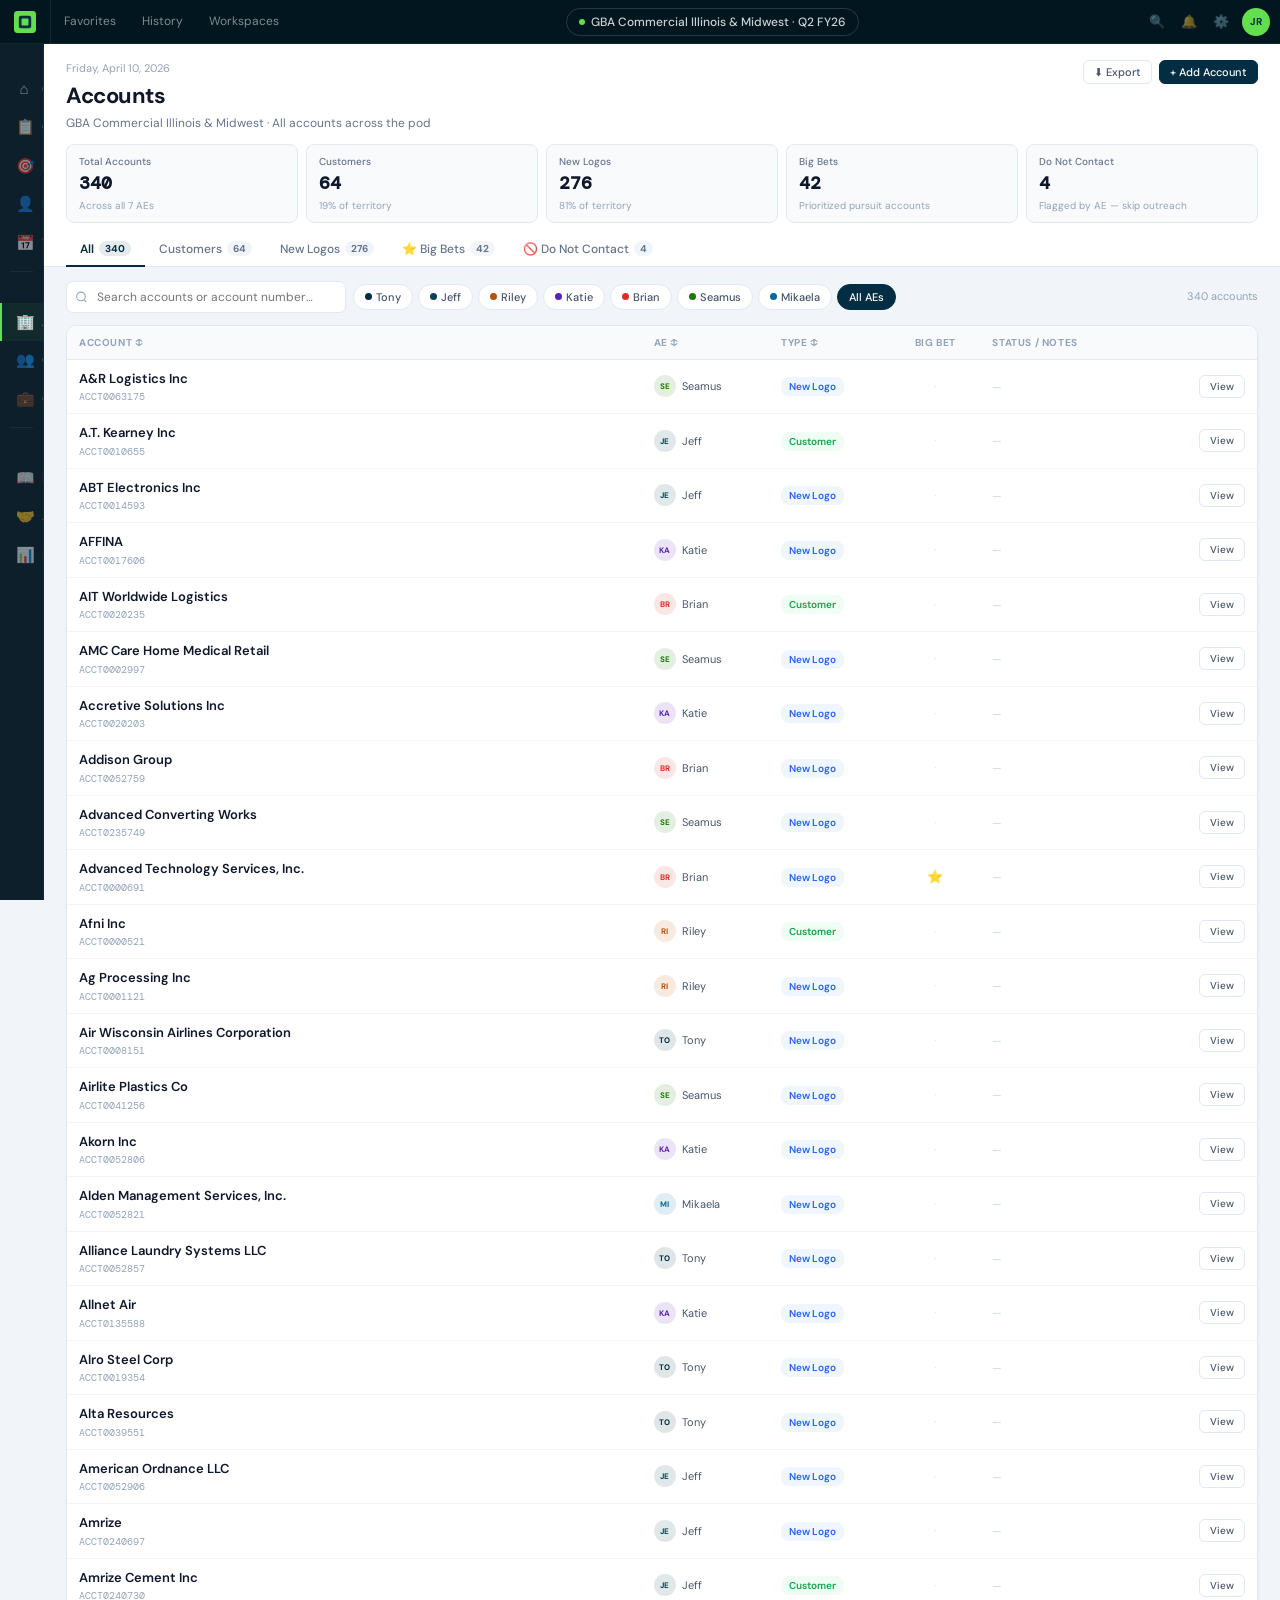
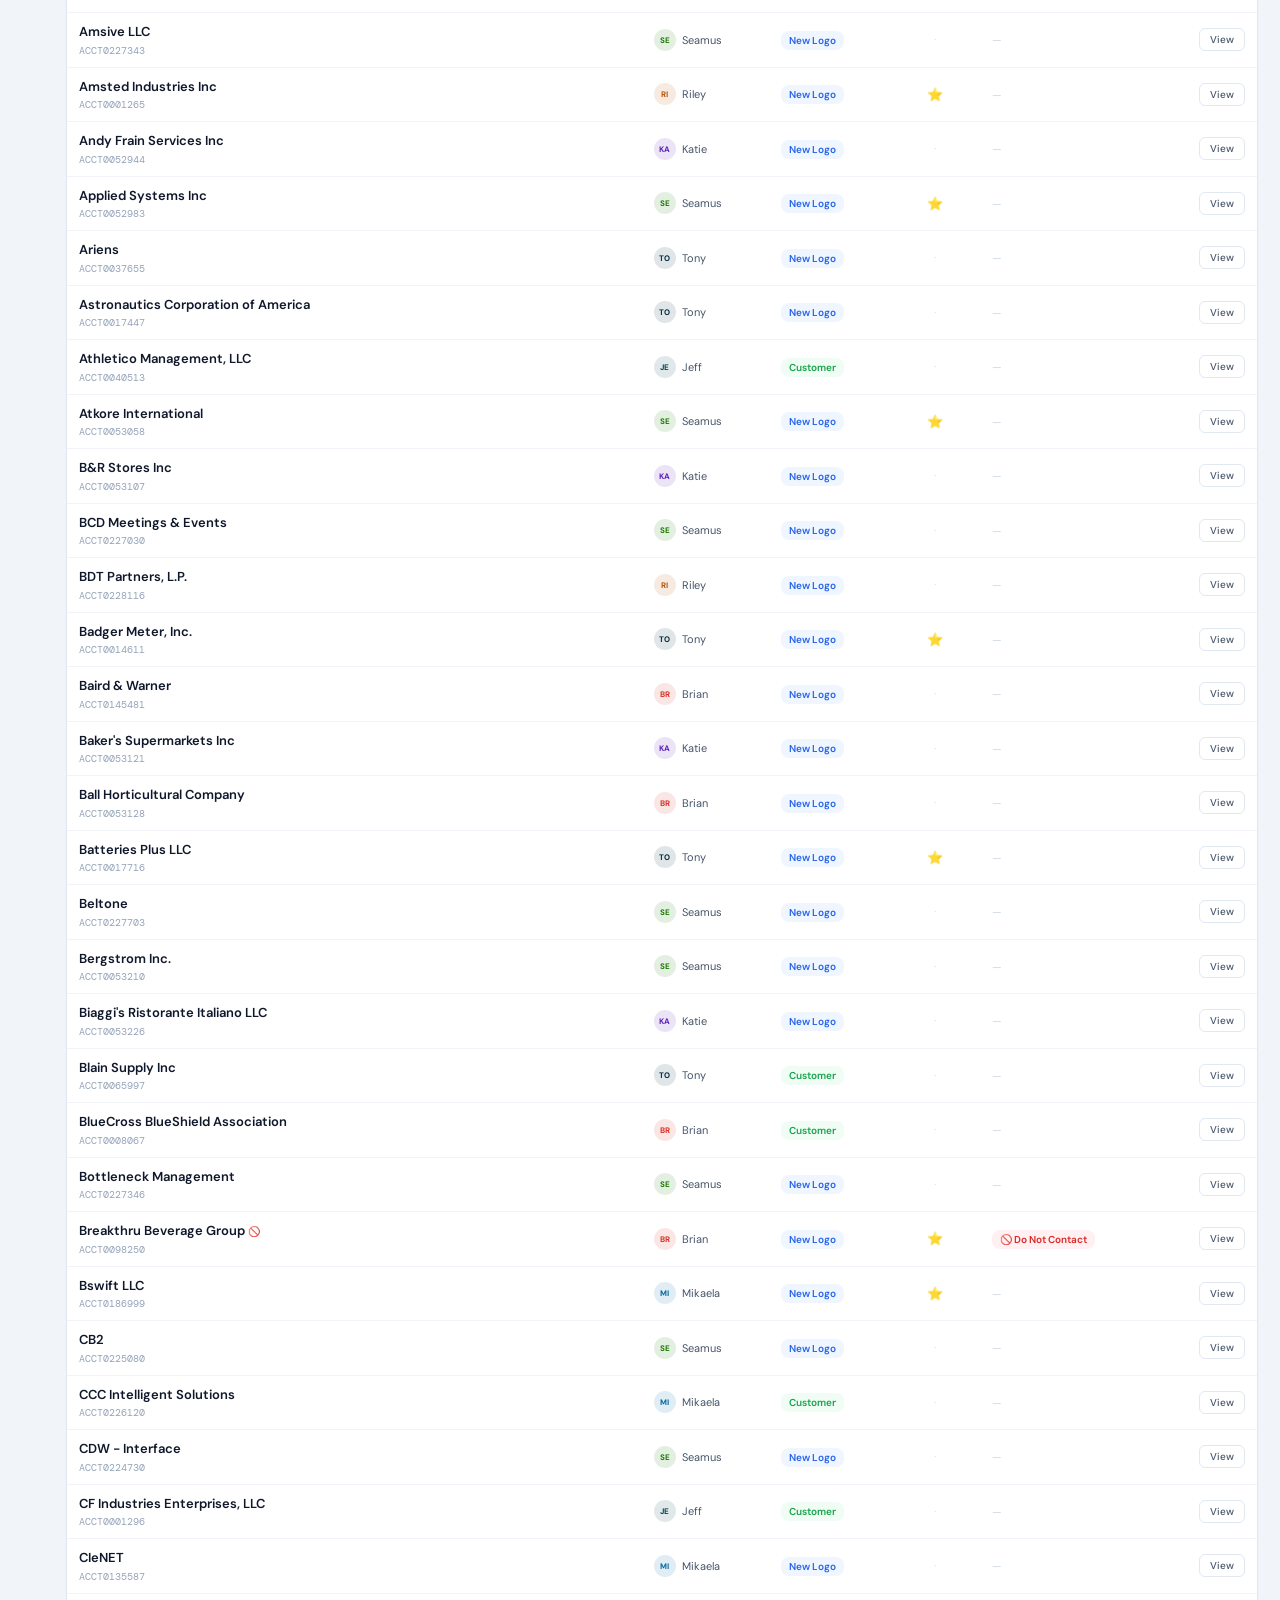
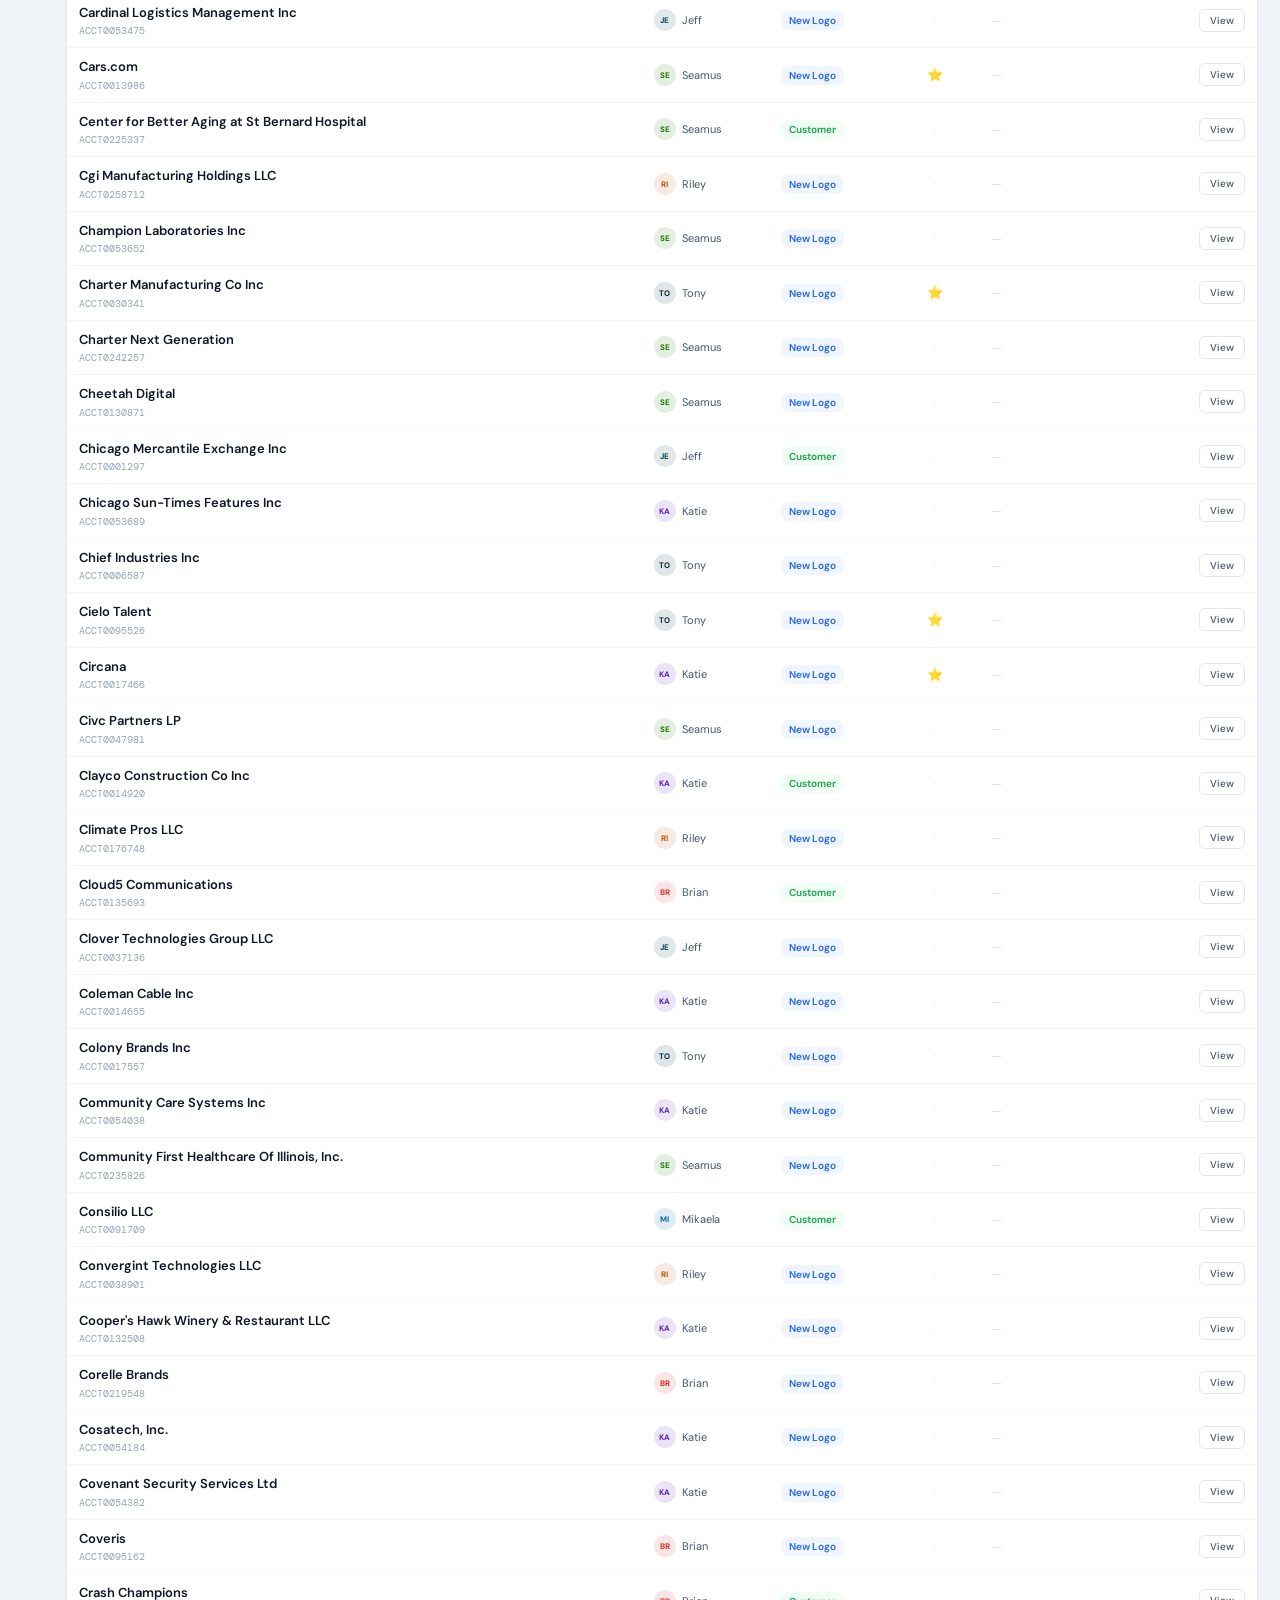
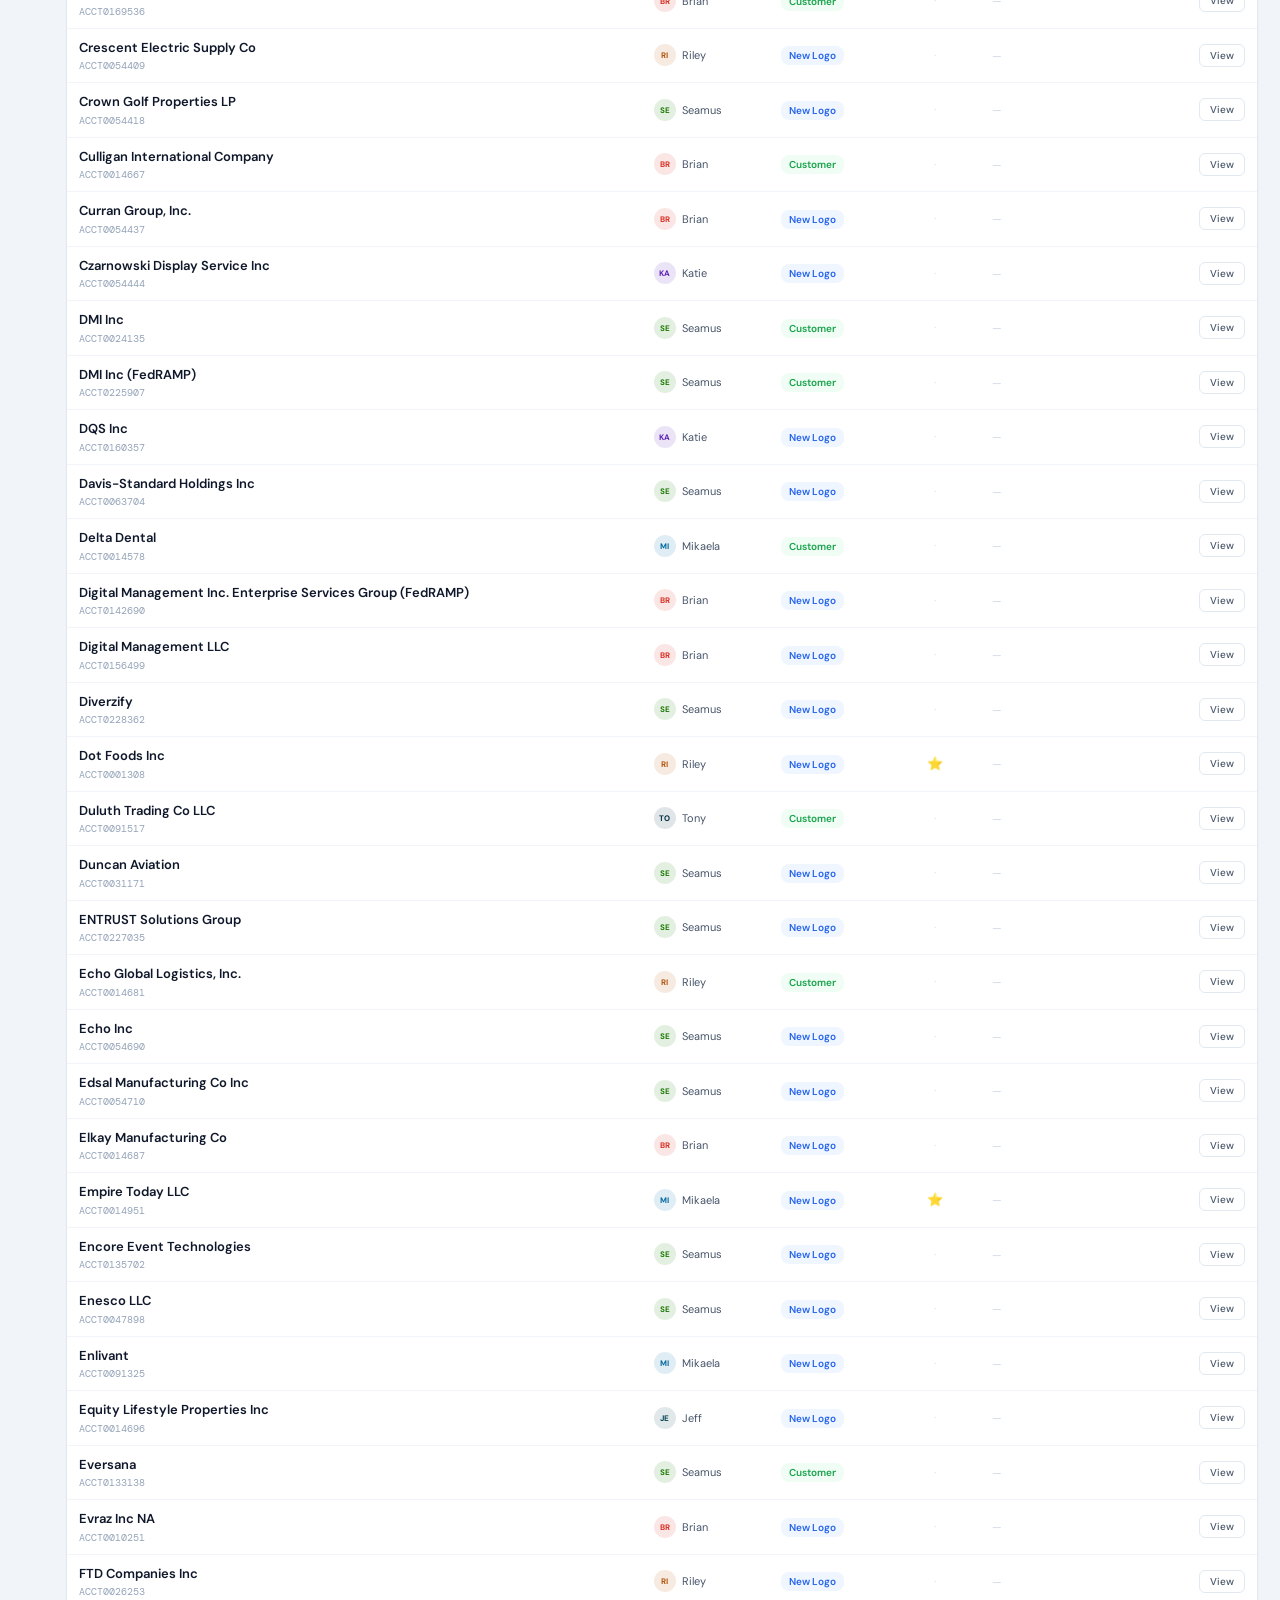
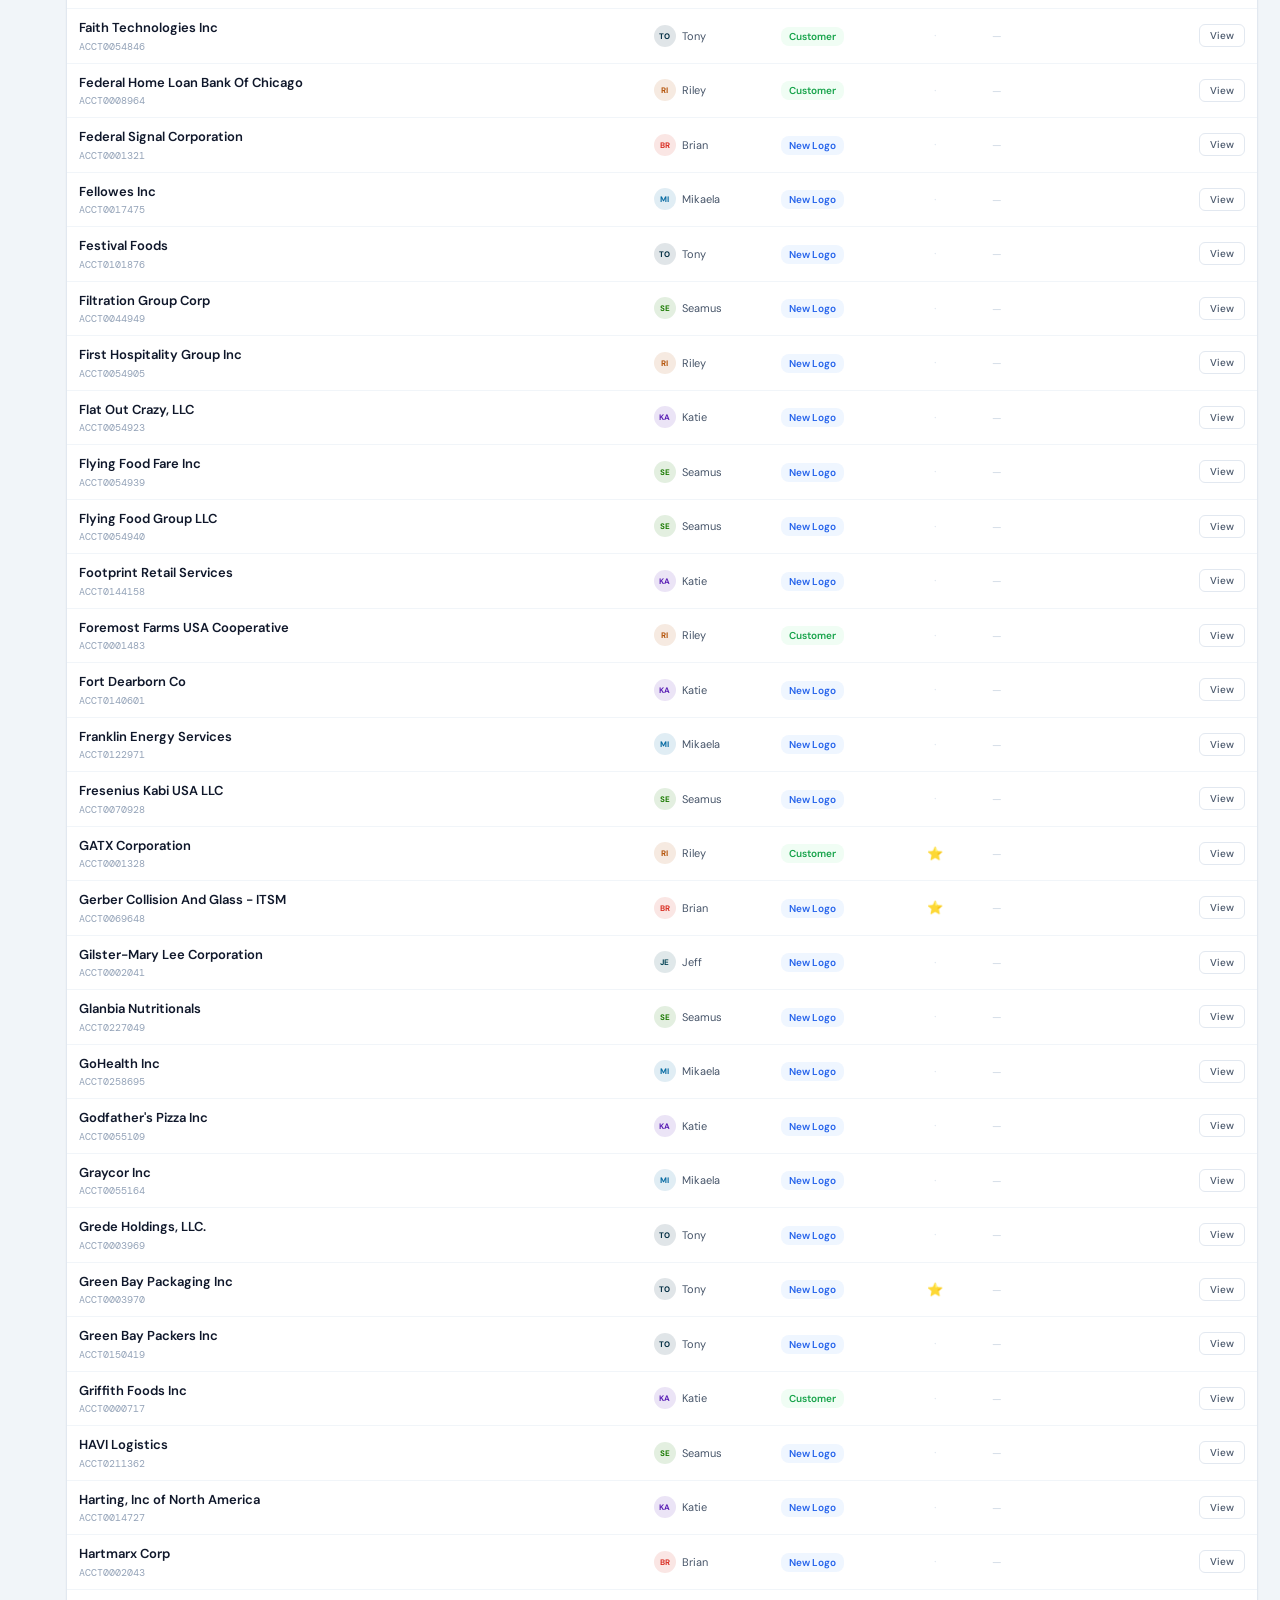
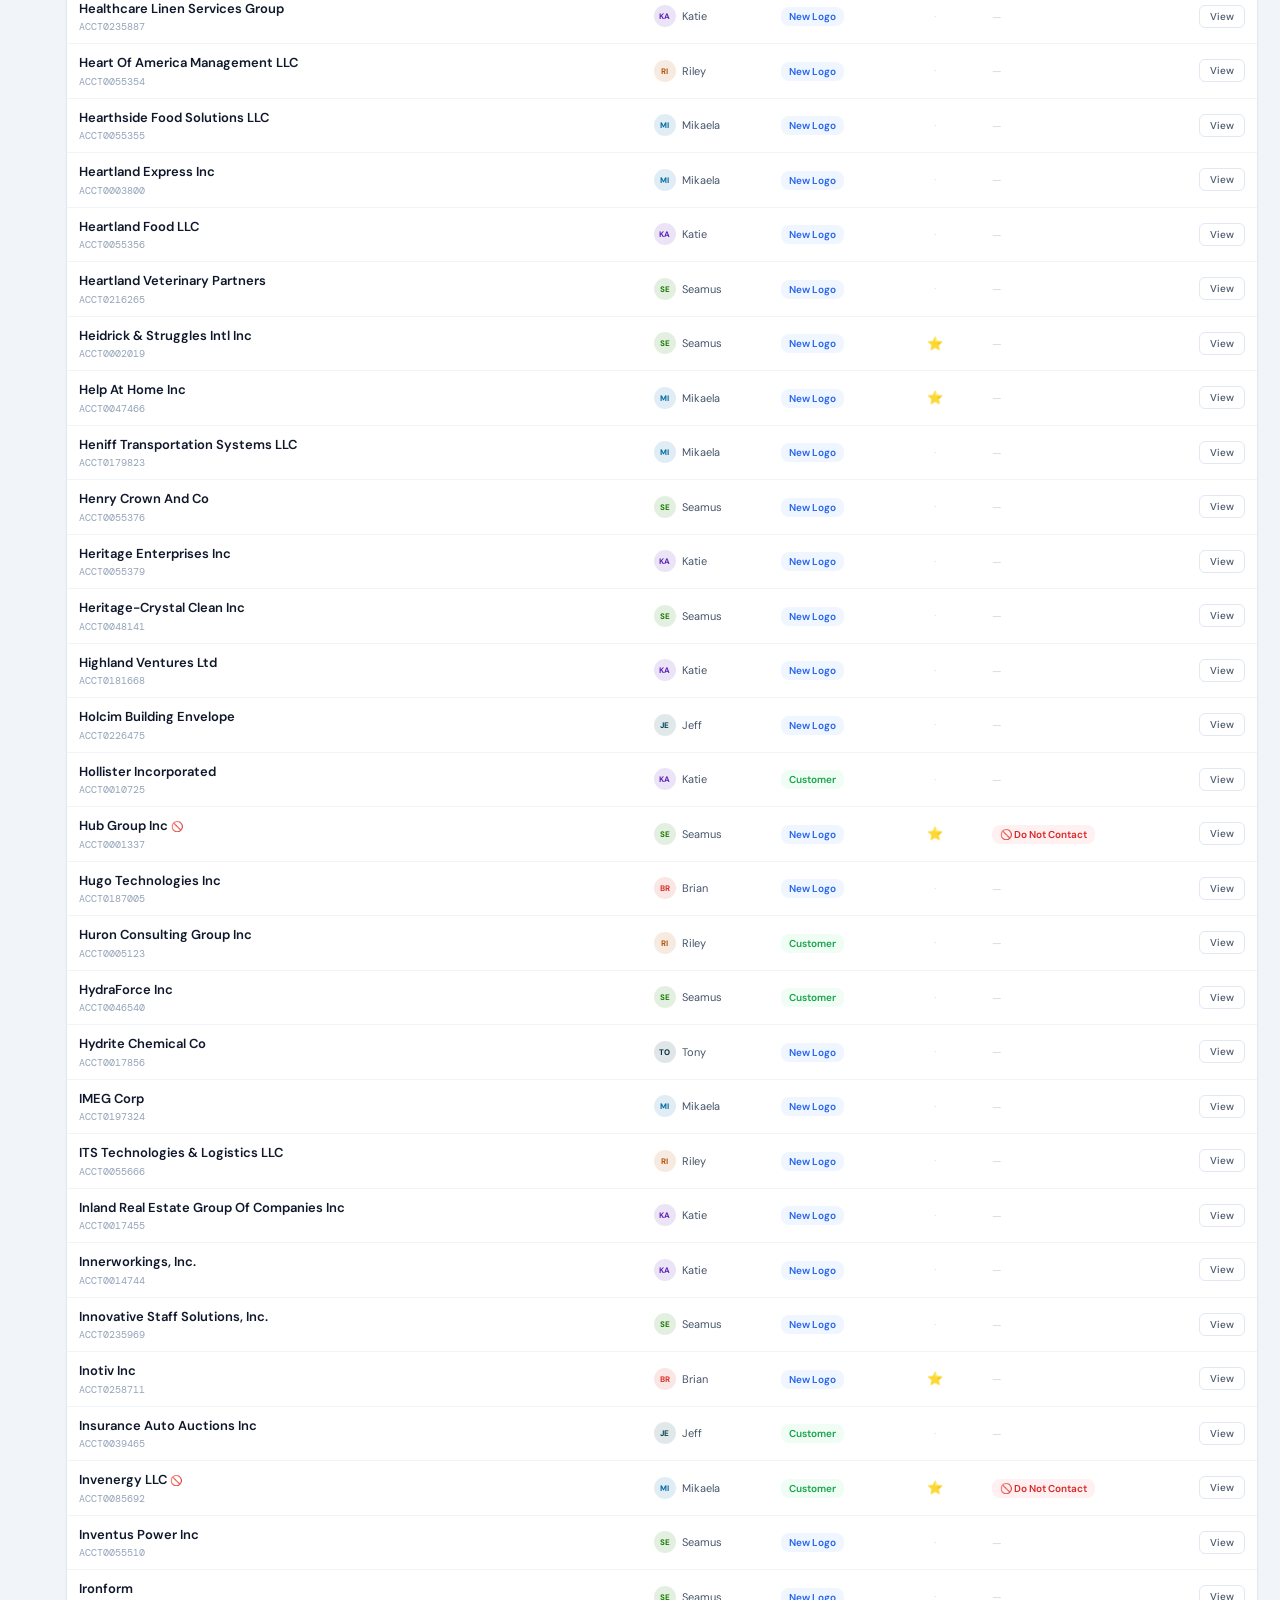
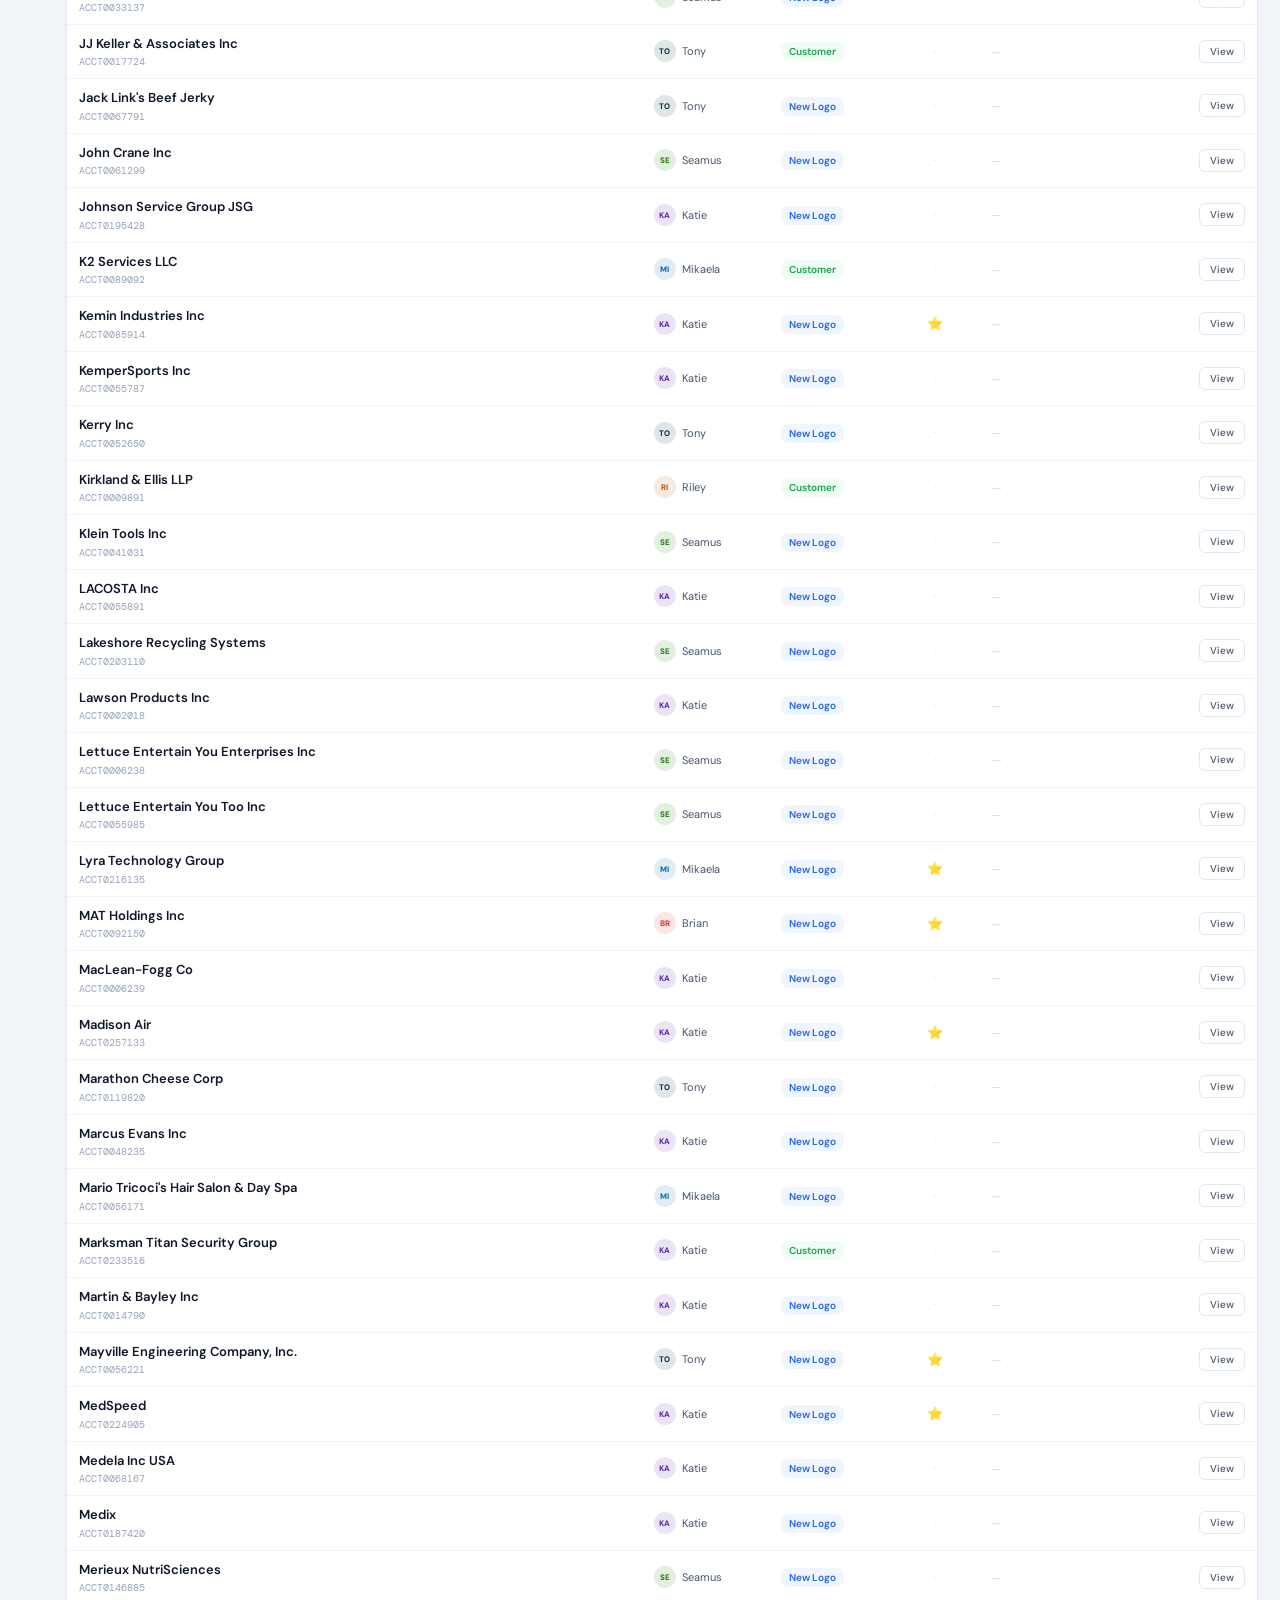
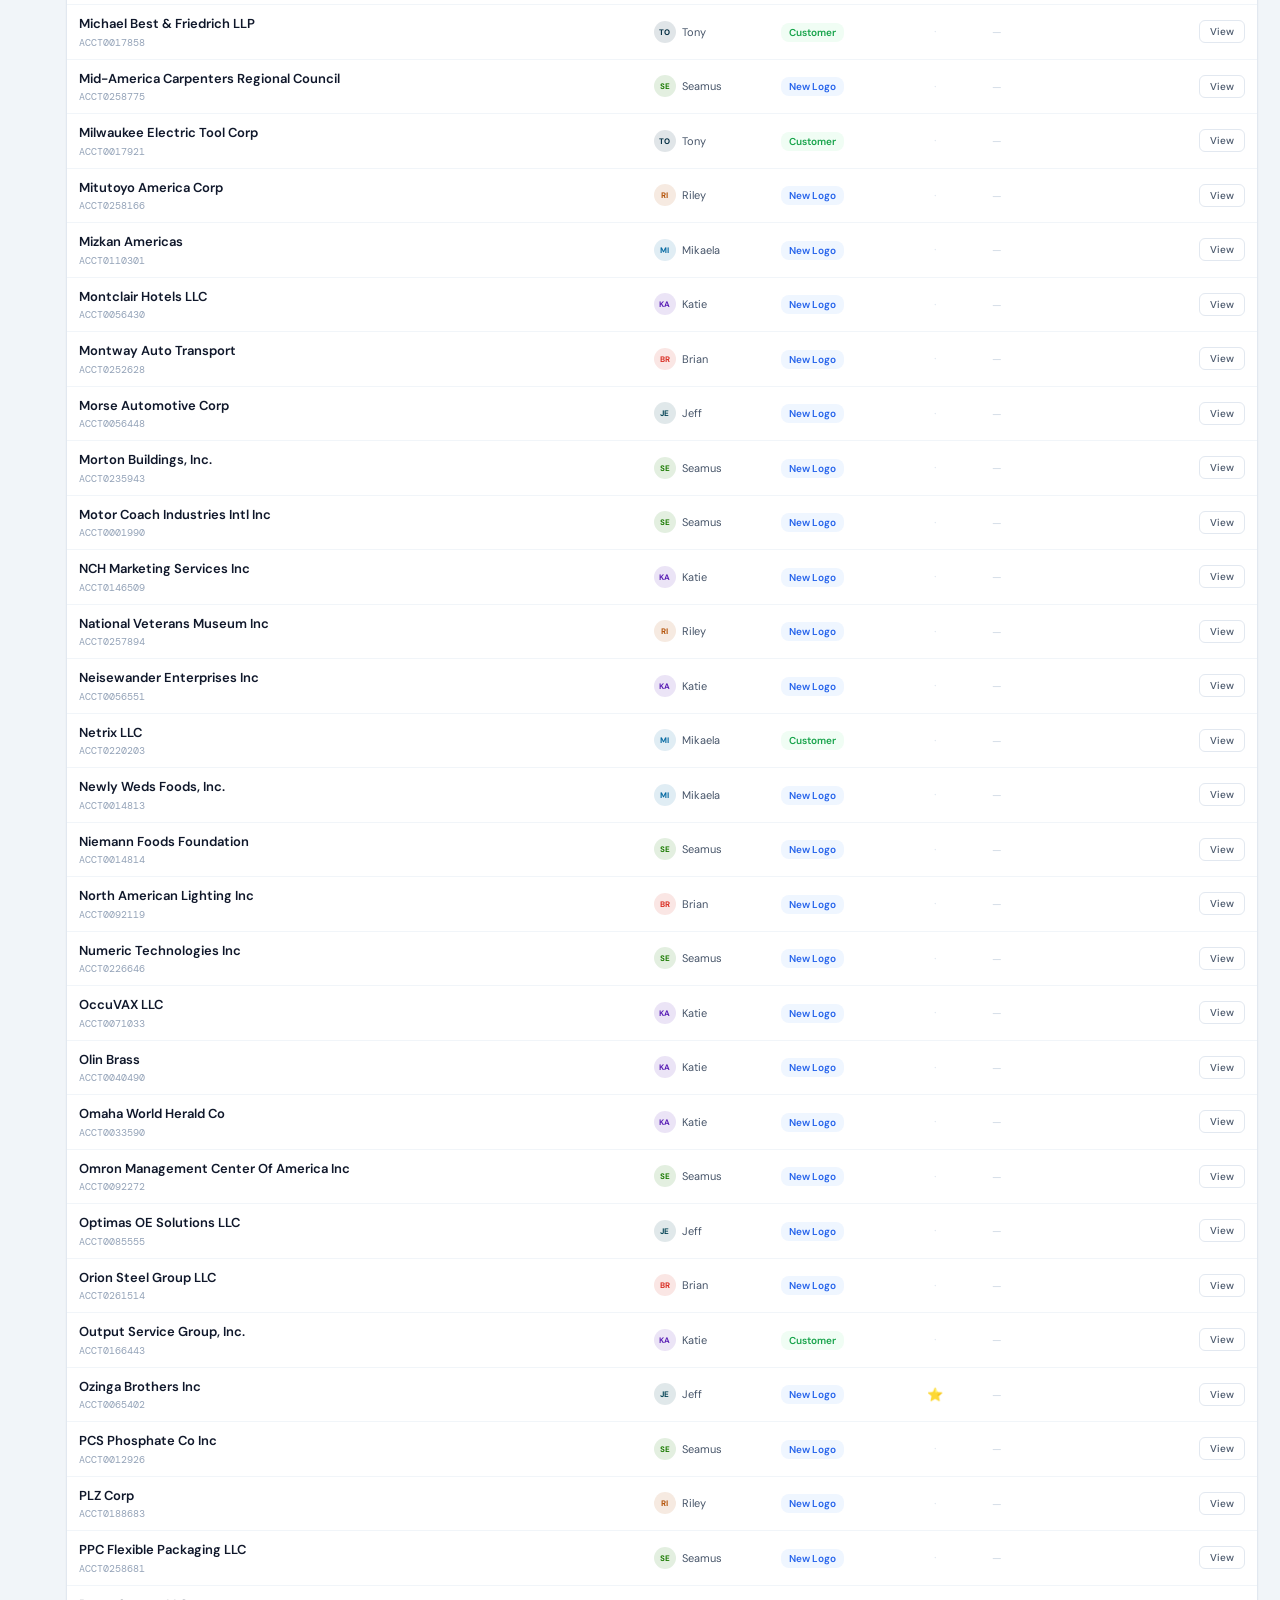
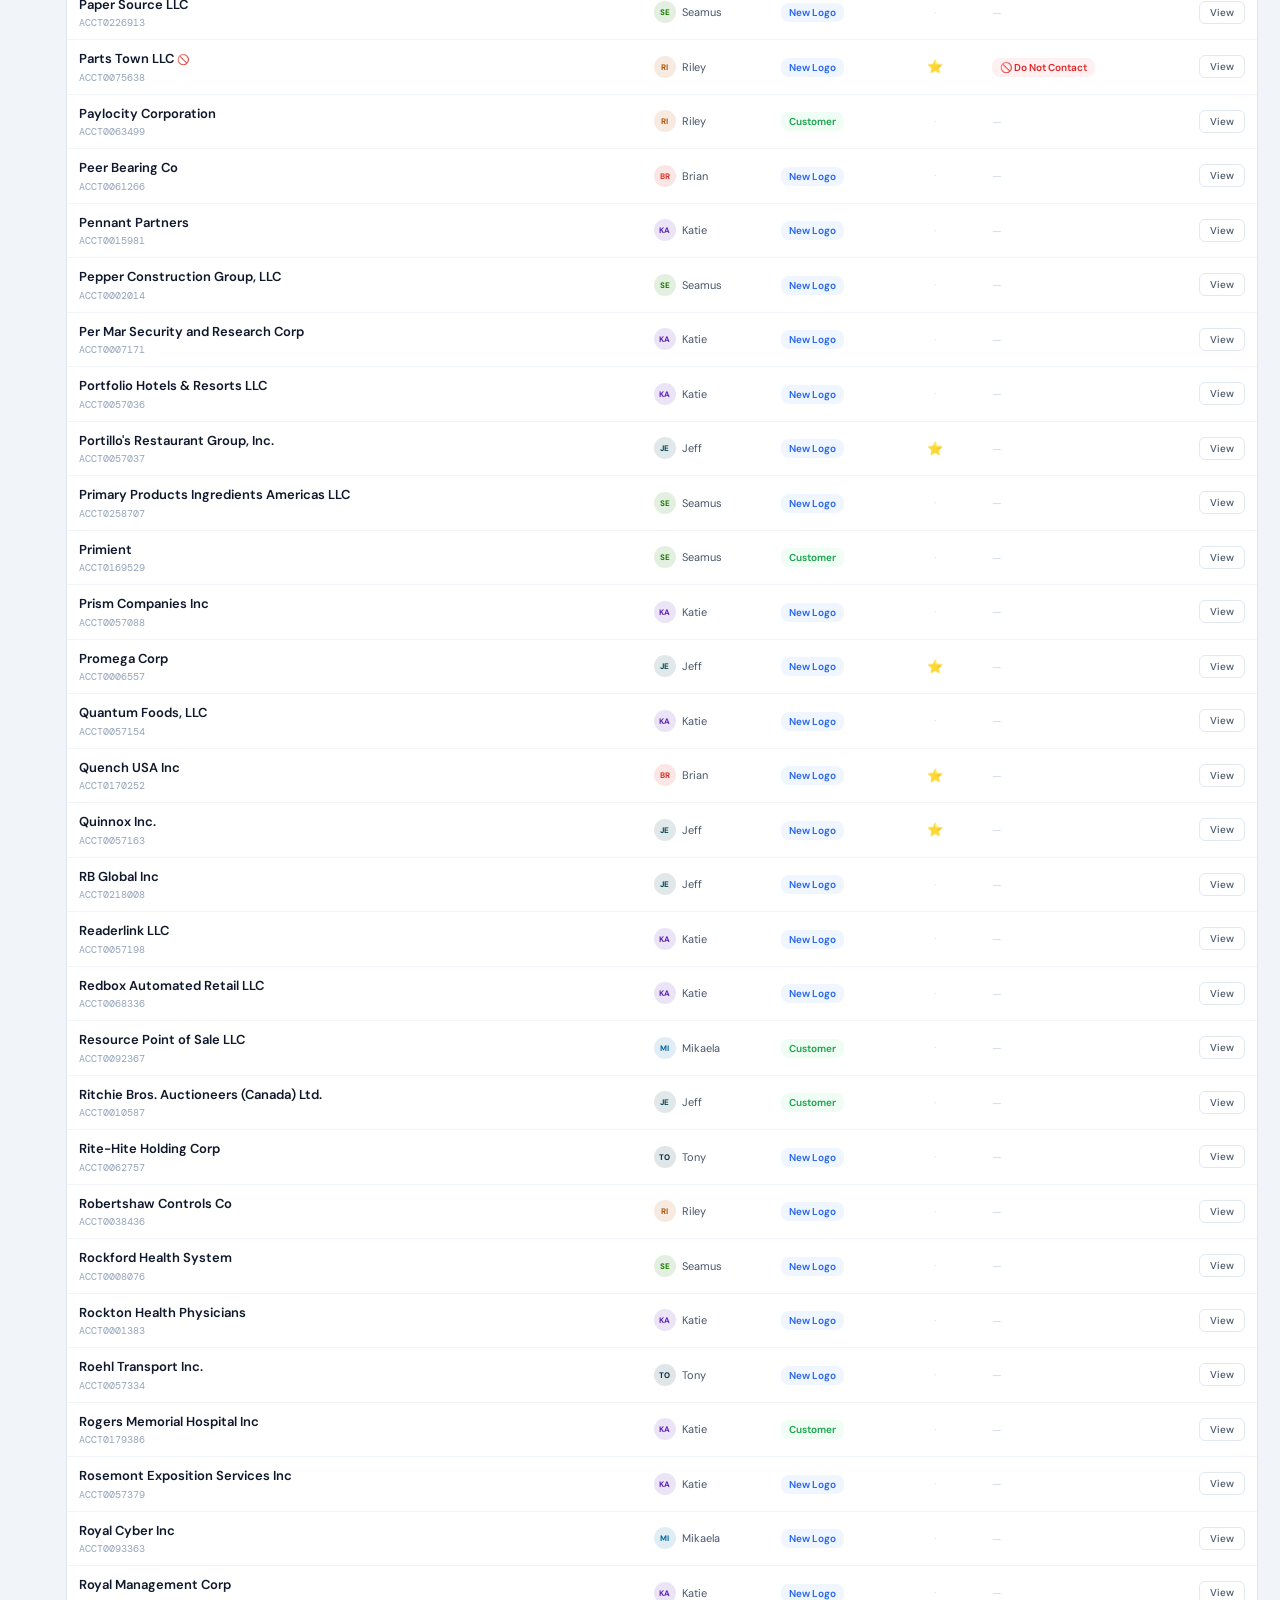
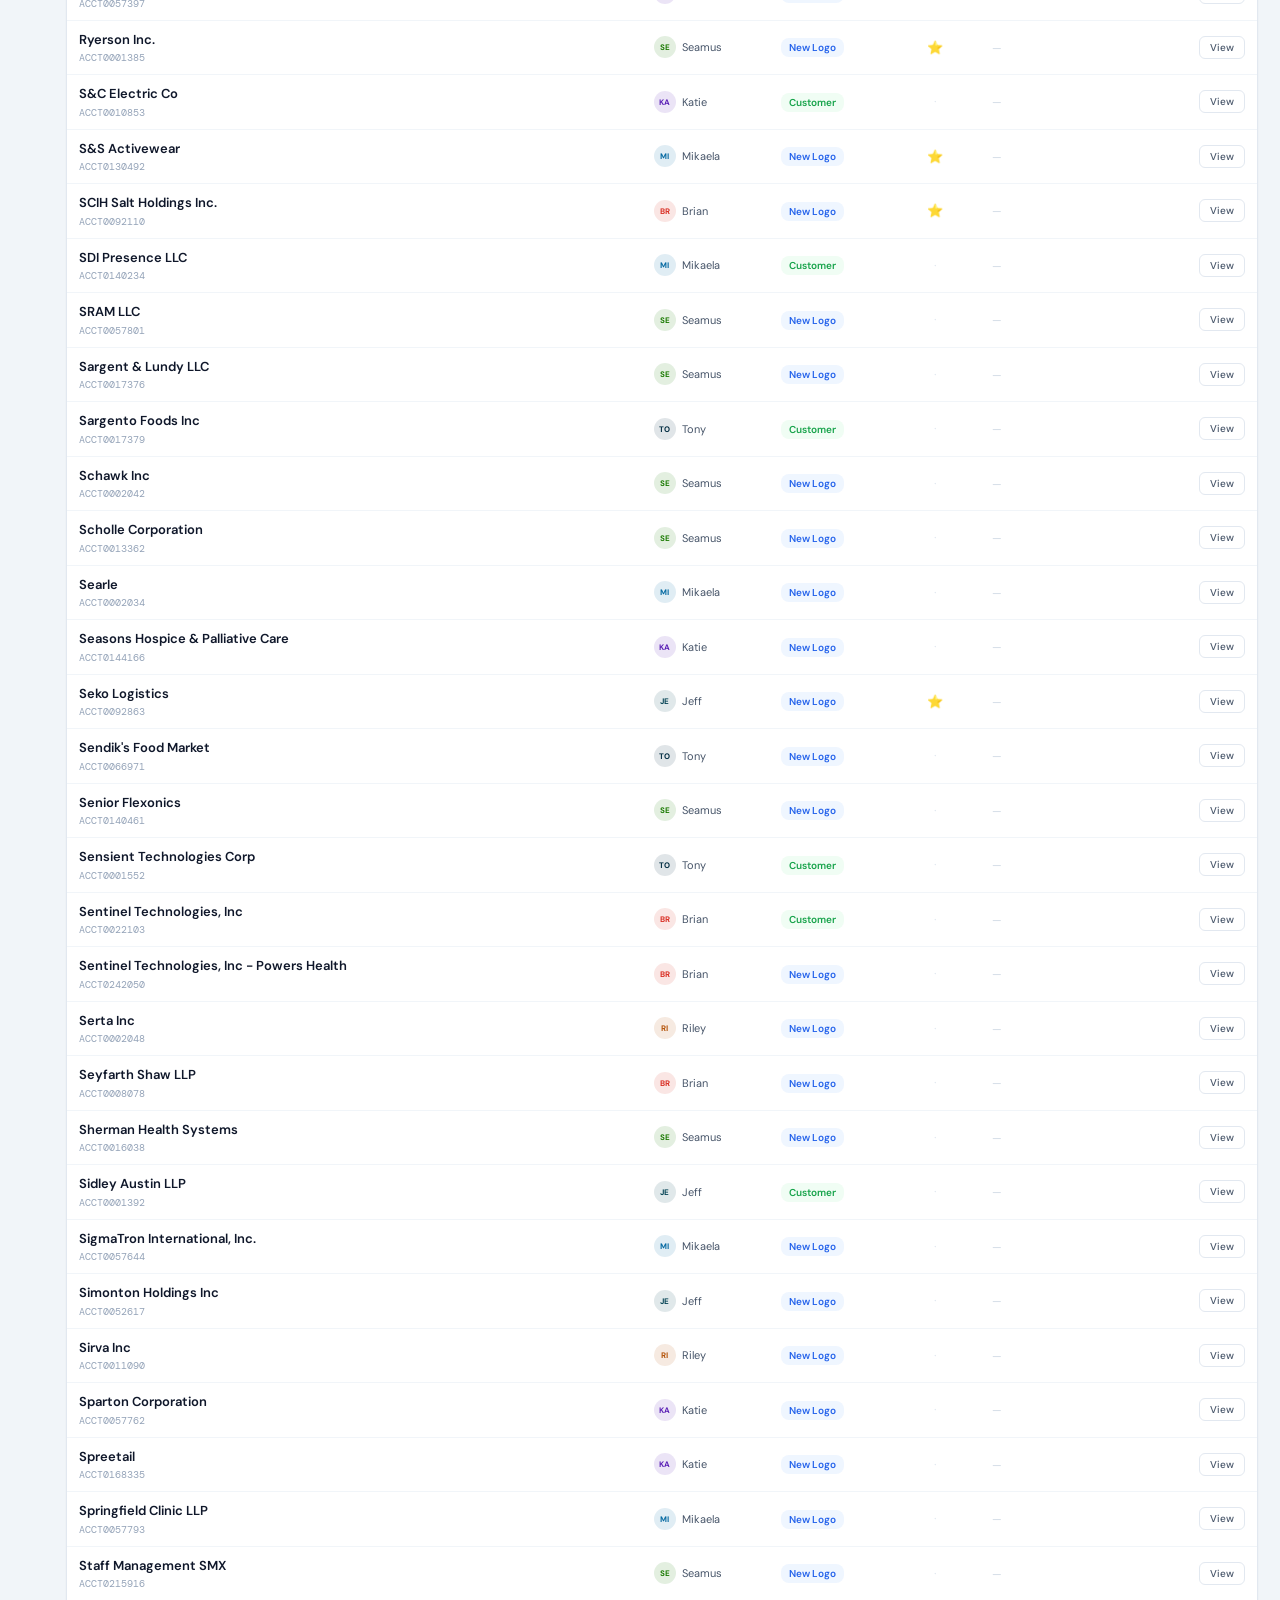
==== accounts.html @ 417cabd1 "Create accounts.html" ====
<!DOCTYPE html>
<html lang="en">
<head>
<meta charset="UTF-8">
<meta name="viewport" content="width=device-width,initial-scale=1">
<title>Accounts — BDR Command Center</title>
<link href="https://fonts.googleapis.com/css2?family=DM+Sans:opsz,wght@9..40,300;9..40,400;9..40,500;9..40,600;9..40,700&family=DM+Mono:wght@400;500&display=swap" rel="stylesheet">
<style>
*,*::before,*::after{margin:0;padding:0;box-sizing:border-box;}
:root{
  --ink:#032D42;--ink-nav:#01161f;--ink-mid:#043d5a;
  --wasabi:#63DF4E;--wdk:#4ab83a;
  --white:#fff;--bg:#f1f5f9;
  --s50:#f8fafc;--s100:#f1f5f9;--s200:#e2e8f0;--s300:#cbd5e1;
  --s400:#94a3b8;--s500:#64748b;--s600:#475569;--s700:#334155;--s800:#1e293b;--s900:#0f172a;
  --b50:#eff6ff;--b600:#2563eb;
  --g50:#f0fdf4;--g500:#22c55e;--g600:#16a34a;
  --a50:#fffbeb;--a500:#f59e0b;--a600:#d97706;
  --r50:#fff1f2;--r500:#ef4444;--r600:#dc2626;
  --p50:#faf5ff;--p500:#a855f7;
  --sh-xs:0 1px 2px rgba(0,0,0,.05);--sh-sm:0 1px 3px rgba(0,0,0,.10);
}
html,body{height:100%;font-family:'DM Sans',sans-serif;background:var(--bg);color:var(--s800);font-size:13px;line-height:1.5;}
a{text-decoration:none;color:inherit;}
button{font-family:inherit;}
::-webkit-scrollbar{width:4px;height:4px;}
::-webkit-scrollbar-thumb{background:var(--s300);border-radius:2px;}

/* NAV */
.gnav{height:44px;background:var(--ink-nav);display:flex;align-items:center;position:fixed;top:0;left:0;right:0;z-index:300;border-bottom:1px solid rgba(255,255,255,.06);}
.gnav-logo{display:flex;align-items:center;padding:0 14px;height:44px;border-right:1px solid rgba(255,255,255,.07);flex-shrink:0;}
.gnav-tabs{display:flex;align-items:center;}
.gnav-tab{display:flex;align-items:center;height:44px;padding:0 13px;font-size:12px;color:rgba(255,255,255,.5);cursor:pointer;border-bottom:2px solid transparent;white-space:nowrap;}
.gnav-tab:hover{color:rgba(255,255,255,.8);background:rgba(255,255,255,.04);}
.gnav-pill-wrap{flex:1;display:flex;justify-content:center;}
.gnav-pill{display:inline-flex;align-items:center;gap:6px;font-size:12px;font-weight:500;padding:4px 12px;border-radius:20px;border:1px solid rgba(255,255,255,.15);color:rgba(255,255,255,.8);}
.gnav-pill-dot{width:6px;height:6px;border-radius:50%;background:var(--wasabi);}
.gnav-r{display:flex;align-items:center;gap:2px;padding:0 10px;}
.gnav-btn{width:30px;height:30px;display:flex;align-items:center;justify-content:center;border-radius:4px;color:rgba(255,255,255,.45);font-size:13px;border:none;background:transparent;cursor:pointer;}
.gnav-btn:hover{background:rgba(255,255,255,.07);color:rgba(255,255,255,.8);}
.gnav-av{width:28px;height:28px;background:var(--wasabi);border-radius:50%;display:flex;align-items:center;justify-content:center;font-size:10px;font-weight:700;color:var(--ink);cursor:pointer;margin-left:4px;}

/* SIDEBAR */
.sbar{position:fixed;top:44px;left:0;bottom:0;width:44px;background:#0d1f2b;border-right:1px solid rgba(255,255,255,.05);z-index:200;display:flex;flex-direction:column;overflow:hidden;transition:width .22s cubic-bezier(.4,0,.2,1);}
.sbar:hover{width:180px;box-shadow:4px 0 20px rgba(0,0,0,.25);}
.sbar-sec{padding:10px 0 4px;}
.sbar-lbl{font-size:9px;font-weight:700;letter-spacing:.10em;text-transform:uppercase;color:rgba(255,255,255,.20);padding:0 14px;margin-bottom:2px;display:block;white-space:nowrap;opacity:0;transition:opacity .15s .05s;}
.sbar:hover .sbar-lbl{opacity:1;}
.sbar-item{display:flex;align-items:center;gap:10px;padding:8px 14px;font-size:12px;color:rgba(255,255,255,.50);border-left:2px solid transparent;transition:background .12s,color .12s;text-decoration:none;white-space:nowrap;}
.sbar-item:hover{background:rgba(255,255,255,.05);color:rgba(255,255,255,.85);}
.sbar-item.on{color:var(--wasabi);border-left-color:var(--wasabi);background:rgba(99,223,78,.06);font-weight:500;}
.sbar-ic{width:16px;min-width:16px;text-align:center;font-size:15px;flex-shrink:0;}
.sb{margin-left:auto;font-size:9px;font-weight:600;padding:1px 5px;border-radius:8px;background:rgba(255,255,255,.08);color:rgba(255,255,255,.40);opacity:0;transition:opacity .1s;flex-shrink:0;}
.sbar:hover .sb{opacity:1;}
.sb.r{background:rgba(239,68,68,.20);color:#fca5a5;}
.sdiv{height:1px;background:rgba(255,255,255,.06);margin:5px 10px;}
.sbar-footer{padding:8px 14px 10px;font-size:9px;color:rgba(255,255,255,.14);margin-top:auto;white-space:nowrap;opacity:0;transition:opacity .15s;}
.sbar:hover .sbar-footer{opacity:1;}

/* LAYOUT */
.main{margin-top:44px;margin-left:44px;min-height:calc(100vh - 44px);display:flex;flex-direction:column;}
.page-hdr{background:var(--white);border-bottom:1px solid var(--s200);padding:16px 22px 0;position:sticky;top:44px;z-index:100;}
.phdr-top{display:flex;align-items:flex-start;justify-content:space-between;margin-bottom:12px;}
.phdr-name{font-size:22px;font-weight:700;color:var(--s900);letter-spacing:-.02em;}
.phdr-sub{font-size:12px;color:var(--s500);margin-top:2px;}
.phdr-acts{display:flex;align-items:center;gap:7px;}

/* BUTTONS */
.btn{display:inline-flex;align-items:center;gap:5px;font-family:inherit;font-size:12px;font-weight:500;padding:6px 13px;border-radius:6px;cursor:pointer;border:1px solid;transition:.12s;white-space:nowrap;}
.btn-g{background:transparent;color:var(--s600);border-color:var(--s200);}
.btn-g:hover{background:var(--s50);border-color:var(--s300);}
.btn-p{background:var(--ink);color:var(--white);border-color:var(--ink);}
.btn-p:hover{background:var(--ink-mid);}
.btn-sm{font-size:11px;padding:4px 10px;}

/* KPI */
.kpi-row{display:flex;gap:8px;margin-bottom:10px;}
.kpi{flex:1;background:var(--s50);border:1px solid var(--s200);border-radius:8px;padding:9px 12px;}
.kpi-lbl{font-size:10px;color:var(--s500);font-weight:500;margin-bottom:1px;}
.kpi-val{font-size:18px;font-weight:700;color:var(--s900);font-family:'DM Mono',monospace;}
.kpi-sub{font-size:10px;color:var(--s400);margin-top:1px;}

/* TABS */
.page-tabs{display:flex;}
.ptab{padding:8px 14px;font-size:12px;font-weight:500;color:var(--s500);cursor:pointer;border-bottom:2px solid transparent;margin-bottom:-1px;white-space:nowrap;background:none;border-top:none;border-left:none;border-right:none;display:flex;align-items:center;gap:5px;}
.ptab:hover{color:var(--s800);}
.ptab.on{color:var(--ink);border-bottom-color:var(--ink);font-weight:600;}
.ptab .ct{font-size:10px;font-weight:700;padding:1px 6px;border-radius:10px;background:var(--s100);color:var(--s500);}
.ptab.on .ct{background:rgba(3,45,66,.1);color:var(--ink);}

/* BODY */
.page-body{flex:1;padding:14px 22px 48px;display:flex;flex-direction:column;gap:12px;}

/* FILTER BAR */
.filter-bar{display:flex;align-items:center;gap:7px;flex-wrap:wrap;}
.fsearch{position:relative;flex:1;min-width:180px;max-width:280px;}
.fsearch input{width:100%;padding:7px 10px 7px 30px;border:1px solid var(--s200);border-radius:7px;font-size:12px;font-family:inherit;background:var(--white);color:var(--s800);outline:none;}
.fsearch input:focus{border-color:var(--s400);}
.fsearch svg{position:absolute;left:9px;top:50%;transform:translateY(-50%);width:13px;height:13px;color:var(--s400);pointer-events:none;}
.chip{display:inline-flex;align-items:center;gap:4px;font-size:11px;font-weight:500;padding:5px 11px;border-radius:20px;border:1px solid var(--s200);background:var(--white);cursor:pointer;color:var(--s600);transition:.1s;white-space:nowrap;}
.chip:hover{border-color:var(--s300);background:var(--s50);}
.chip.on{background:var(--ink);color:var(--white);border-color:var(--ink);}
.chip-dot{width:7px;height:7px;border-radius:50%;flex-shrink:0;}
.filter-info{margin-left:auto;font-size:11px;color:var(--s400);}

/* TABLE */
.tbl-wrap{background:var(--white);border:1px solid var(--s200);border-radius:10px;overflow:hidden;box-shadow:var(--sh-xs);}
.tbl-scroll{overflow-x:auto;}
table{width:100%;border-collapse:collapse;min-width:700px;}
thead th{font-size:10px;font-weight:700;text-transform:uppercase;letter-spacing:.06em;color:var(--s400);padding:9px 12px;text-align:left;border-bottom:1px solid var(--s200);background:var(--s50);white-space:nowrap;cursor:pointer;user-select:none;}
thead th:hover{color:var(--s700);}
tbody td{padding:9px 12px;border-bottom:1px solid var(--s100);vertical-align:middle;}
tbody tr:last-child td{border-bottom:none;}
tbody tr:hover td{background:var(--s50);}
.acct-name{font-size:13px;font-weight:600;color:var(--s900);}
.acct-num{font-size:10px;color:var(--s400);font-family:'DM Mono',monospace;margin-top:1px;}
.ae-dot{width:22px;height:22px;border-radius:50%;display:inline-flex;align-items:center;justify-content:center;font-size:8px;font-weight:700;}
.type-pill{display:inline-flex;align-items:center;font-size:10px;font-weight:600;padding:2px 8px;border-radius:8px;}
.tp-c{background:var(--g50);color:var(--g600);}
.tp-n{background:var(--b50);color:var(--b600);}
.bb-star{font-size:13px;cursor:default;}
.dnc-tag{display:inline-flex;align-items:center;gap:4px;font-size:10px;font-weight:600;padding:2px 8px;border-radius:8px;background:var(--r50);color:var(--r600);}
.note-txt{font-size:11px;color:var(--s500);max-width:220px;overflow:hidden;text-overflow:ellipsis;white-space:nowrap;}
.tbl-footer{padding:10px 14px;font-size:11px;color:var(--s400);border-top:1px solid var(--s100);}

/* AE STYLE chip when active */
.chip[data-ae].on{color:#fff;}

@keyframes fadeIn{from{opacity:0;transform:translateY(2px);}to{opacity:1;transform:translateY(0);}}
.fade-in{animation:fadeIn .12s ease;}
</style>
</head>
<body>

<nav class="gnav">
  <div class="gnav-logo">
    <svg width="22" height="22" viewBox="0 0 32 32" fill="none"><rect width="32" height="32" rx="5" fill="#63DF4E"/><rect x="7" y="7" width="18" height="18" rx="3" fill="#032D42"/><rect x="11" y="11" width="10" height="10" rx="1.5" fill="#63DF4E"/></svg>
  </div>
  <div class="gnav-tabs">
    <span class="gnav-tab">Favorites</span><span class="gnav-tab">History</span><span class="gnav-tab">Workspaces</span>
  </div>
  <div class="gnav-pill-wrap">
    <div class="gnav-pill"><div class="gnav-pill-dot"></div>GBA Commercial Illinois &amp; Midwest · Q2 FY26</div>
  </div>
  <div class="gnav-r">
    <button class="gnav-btn">🔍</button><button class="gnav-btn">🔔</button><button class="gnav-btn">⚙️</button>
    <div class="gnav-av">JR</div>
  </div>
</nav>

<aside class="sbar">
  <div class="sbar-sec">
    <span class="sbar-lbl">My Work</span>
    <a href="index.html" class="sbar-item"><span class="sbar-ic">⌂</span>Command Center</a>
    <a href="outreach-center.html" class="sbar-item"><span class="sbar-ic">📋</span>Outreach Center</a>
    <a href="buying-groups.html" class="sbar-item"><span class="sbar-ic">🎯</span>Buying Groups<span class="sb">12</span></a>
    <a href="leads.html" class="sbar-item"><span class="sbar-ic">👤</span>Leads<span class="sb r">39</span></a>
    <a href="#" class="sbar-item"><span class="sbar-ic">📅</span>Tasks<span class="sb r">17</span></a>
  </div>
  <div class="sdiv"></div>
  <div class="sbar-sec">
    <span class="sbar-lbl">Customers</span>
    <a href="accounts.html" class="sbar-item on"><span class="sbar-ic">🏢</span>Accounts<span class="sb">340</span></a>
    <a href="#" class="sbar-item"><span class="sbar-ic">👥</span>Contacts</a>
    <a href="opportunities.html" class="sbar-item"><span class="sbar-ic">💼</span>Opportunities</a>
  </div>
  <div class="sdiv"></div>
  <div class="sbar-sec">
    <span class="sbar-lbl">Reports</span>
    <a href="book-of-business.html" class="sbar-item"><span class="sbar-ic">📖</span>Book of Business</a>
    <a href="ae-alignment.html" class="sbar-item"><span class="sbar-ic">🤝</span>AE Alignment</a>
    <a href="#" class="sbar-item"><span class="sbar-ic">📊</span>Reports</a>
  </div>
  <div class="sbar-footer">ServiceNow Confidential</div>
</aside>

<div class="main">
  <div class="page-hdr">
    <div class="phdr-top">
      <div>
        <div style="font-size:11px;color:var(--s400);margin-bottom:2px">Friday, April 10, 2026</div>
        <div class="phdr-name">Accounts</div>
        <div class="phdr-sub">GBA Commercial Illinois &amp; Midwest · All accounts across the pod</div>
      </div>
      <div class="phdr-acts">
        <button class="btn btn-g btn-sm">⬇ Export</button>
        <button class="btn btn-p btn-sm">+ Add Account</button>
      </div>
    </div>

    <div class="kpi-row" id="kpiRow"></div>

    <div class="page-tabs">
      <button class="ptab on" onclick="switchTab('all',this)">All <span class="ct" id="ct-all">—</span></button>
      <button class="ptab" onclick="switchTab('customer',this)">Customers <span class="ct" id="ct-customer">—</span></button>
      <button class="ptab" onclick="switchTab('newlogo',this)">New Logos <span class="ct" id="ct-newlogo">—</span></button>
      <button class="ptab" onclick="switchTab('bigbet',this)">⭐ Big Bets <span class="ct" id="ct-bigbet">—</span></button>
      <button class="ptab" onclick="switchTab('dnc',this)">🚫 Do Not Contact <span class="ct" id="ct-dnc">—</span></button>
    </div>
  </div>

  <div class="page-body">
    <!-- FILTERS -->
    <div class="filter-bar">
      <div class="fsearch">
        <svg viewBox="0 0 24 24" fill="none" stroke="currentColor" stroke-width="2"><circle cx="11" cy="11" r="8"/><path d="m21 21-4.35-4.35"/></svg>
        <input id="searchInput" type="text" placeholder="Search accounts or account number…" oninput="render()">
      </div>
      <div id="aeChips" style="display:flex;gap:5px;flex-wrap:wrap"></div>
      <span class="filter-info" id="filterInfo"></span>
    </div>

    <!-- TABLE -->
    <div class="tbl-wrap">
      <div class="tbl-scroll">
        <table>
          <thead>
            <tr>
              <th onclick="sortBy('name')">Account ↕</th>
              <th onclick="sortBy('aeId')">AE ↕</th>
              <th onclick="sortBy('type')">Type ↕</th>
              <th style="text-align:center">Big Bet</th>
              <th>Status / Notes</th>
              <th style="color:transparent">Actions</th>
            </tr>
          </thead>
          <tbody id="tbody"></tbody>
        </table>
      </div>
      <div class="tbl-footer" id="tblFooter"></div>
    </div>
  </div>
</div>

<script>

const ACCOUNTS=[{"id":"fsry6xlk","name":"Milwaukee Electric Tool Corp","acctNum":"ACCT0017921","type":"customer","aeId":"tony","status":"—","bigBet":false},{"id":"6n6u30ot","name":"Tegria Services Group - US, Inc.","acctNum":"ACCT0095732","type":"customer","aeId":"tony","status":"—","bigBet":false},{"id":"ofdp16v2","name":"Sub-Zero Group Inc","acctNum":"ACCT0005141","type":"customer","aeId":"tony","status":"—","bigBet":false},{"id":"whkmpe08","name":"Michael Best & Friedrich LLP","acctNum":"ACCT0017858","type":"customer","aeId":"tony","status":"—","bigBet":false},{"id":"sykploa1","name":"Sargento Foods Inc","acctNum":"ACCT0017379","type":"customer","aeId":"tony","status":"—","bigBet":false},{"id":"zfyw4v8h","name":"Faith Technologies Inc","acctNum":"ACCT0054846","type":"customer","aeId":"tony","status":"—","bigBet":false},{"id":"79sdgqdd","name":"JJ Keller & Associates Inc","acctNum":"ACCT0017724","type":"customer","aeId":"tony","status":"—","bigBet":false},{"id":"e6652rki","name":"Blain Supply Inc","acctNum":"ACCT0065997","type":"customer","aeId":"tony","status":"—","bigBet":false},{"id":"nj95czxk","name":"Duluth Trading Co LLC","acctNum":"ACCT0091517","type":"customer","aeId":"tony","status":"—","bigBet":false},{"id":"n55xvu89","name":"Sensient Technologies Corp","acctNum":"ACCT0001552","type":"customer","aeId":"tony","status":"—","bigBet":false},{"id":"iipklrgb","name":"Rite-Hite Holding Corp","acctNum":"ACCT0062757","type":"newlogo","aeId":"tony","status":"—","bigBet":false},{"id":"yqvzdlo6","name":"Charter Manufacturing Co Inc","acctNum":"ACCT0030341","type":"newlogo","aeId":"tony","status":"—","bigBet":true},{"id":"1vx2cfq8","name":"Cielo Talent","acctNum":"ACCT0095526","type":"newlogo","aeId":"tony","status":"—","bigBet":true},{"id":"aprq8ehs","name":"Badger Meter, Inc.","acctNum":"ACCT0014611","type":"newlogo","aeId":"tony","status":"—","bigBet":true},{"id":"4y9fss1g","name":"The Boldt Group Inc","acctNum":"ACCT0014625","type":"newlogo","aeId":"tony","status":"—","bigBet":true},{"id":"k2lhlh2v","name":"Alliance Laundry Systems LLC","acctNum":"ACCT0052857","type":"newlogo","aeId":"tony","status":"—","bigBet":false},{"id":"3k5g9atp","name":"Batteries Plus LLC","acctNum":"ACCT0017716","type":"newlogo","aeId":"tony","status":"—","bigBet":true},{"id":"48li708v","name":"Mayville Engineering Company, Inc.","acctNum":"ACCT0056221","type":"newlogo","aeId":"tony","status":"—","bigBet":true},{"id":"4pp5a3uv","name":"Waupaca Foundry Inc","acctNum":"ACCT0062808","type":"newlogo","aeId":"tony","status":"—","bigBet":false},{"id":"3vy1lac6","name":"Kerry Inc","acctNum":"ACCT0052650","type":"newlogo","aeId":"tony","status":"—","bigBet":false},{"id":"ryxdnfek","name":"Green Bay Packers Inc","acctNum":"ACCT0150419","type":"newlogo","aeId":"tony","status":"—","bigBet":false},{"id":"fny4sqbi","name":"Alta Resources","acctNum":"ACCT0039551","type":"newlogo","aeId":"tony","status":"—","bigBet":false},{"id":"mjln5acj","name":"Chief Industries Inc","acctNum":"ACCT0006587","type":"newlogo","aeId":"tony","status":"—","bigBet":false},{"id":"pld832ce","name":"Hydrite Chemical Co","acctNum":"ACCT0017856","type":"newlogo","aeId":"tony","status":"—","bigBet":false},{"id":"al2hckp2","name":"Jack Link's Beef Jerky","acctNum":"ACCT0067791","type":"newlogo","aeId":"tony","status":"—","bigBet":false},{"id":"fq9d8h02","name":"Wis-Pak Inc","acctNum":"ACCT0042836","type":"newlogo","aeId":"tony","status":"—","bigBet":false},{"id":"kdpr7ej7","name":"Alro Steel Corp","acctNum":"ACCT0019354","type":"newlogo","aeId":"tony","status":"—","bigBet":false},{"id":"l3wgncxr","name":"Festival Foods","acctNum":"ACCT0101876","type":"newlogo","aeId":"tony","status":"—","bigBet":false},{"id":"atkk7bgf","name":"Colony Brands Inc","acctNum":"ACCT0017557","type":"newlogo","aeId":"tony","status":"—","bigBet":false},{"id":"erb55x8o","name":"Sendik's Food Market","acctNum":"ACCT0066971","type":"newlogo","aeId":"tony","status":"—","bigBet":false},{"id":"s0s8041q","name":"Grede Holdings, LLC.","acctNum":"ACCT0003969","type":"newlogo","aeId":"tony","status":"—","bigBet":false},{"id":"jnkhm40n","name":"Ariens","acctNum":"ACCT0037655","type":"newlogo","aeId":"tony","status":"—","bigBet":false},{"id":"q7ui20ui","name":"Roehl Transport Inc.","acctNum":"ACCT0057334","type":"newlogo","aeId":"tony","status":"—","bigBet":false},{"id":"kpcpf1th","name":"Strattec Security Corp","acctNum":"ACCT0019155","type":"newlogo","aeId":"tony","status":"—","bigBet":false},{"id":"2e6iqp40","name":"Marathon Cheese Corp","acctNum":"ACCT0119820","type":"newlogo","aeId":"tony","status":"—","bigBet":false},{"id":"1t5yda1i","name":"Astronautics Corporation of America","acctNum":"ACCT0017447","type":"newlogo","aeId":"tony","status":"—","bigBet":false},{"id":"ywqbspyb","name":"Green Bay Packaging Inc","acctNum":"ACCT0003970","type":"newlogo","aeId":"tony","status":"—","bigBet":true},{"id":"czey4emq","name":"Air Wisconsin Airlines Corporation","acctNum":"ACCT0008151","type":"newlogo","aeId":"tony","status":"—","bigBet":false},{"id":"gy1zixre","name":"Chicago Mercantile Exchange Inc","acctNum":"ACCT0001297","type":"customer","aeId":"jeff","status":"—","bigBet":false},{"id":"26uuhldj","name":"Sidley Austin LLP","acctNum":"ACCT0001392","type":"customer","aeId":"jeff","status":"—","bigBet":false},{"id":"t8asbxuk","name":"Insurance Auto Auctions Inc","acctNum":"ACCT0039465","type":"customer","aeId":"jeff","status":"—","bigBet":false},{"id":"x0xnah6s","name":"A.T. Kearney Inc","acctNum":"ACCT0010655","type":"customer","aeId":"jeff","status":"—","bigBet":false},{"id":"jar9mrls","name":"Amrize Cement Inc","acctNum":"ACCT0240730","type":"customer","aeId":"jeff","status":"—","bigBet":false},{"id":"7bwv2r7d","name":"CF Industries Enterprises, LLC","acctNum":"ACCT0001296","type":"customer","aeId":"jeff","status":"—","bigBet":false},{"id":"4thupkqw","name":"Athletico Management, LLC","acctNum":"ACCT0040513","type":"customer","aeId":"jeff","status":"—","bigBet":false},{"id":"ywzqdojx","name":"Ritchie Bros. Auctioneers (Canada) Ltd.","acctNum":"ACCT0010587","type":"customer","aeId":"jeff","status":"—","bigBet":false},{"id":"9j3l95ni","name":"Videojet Technologies Inc","acctNum":"ACCT0014587","type":"customer","aeId":"jeff","status":"—","bigBet":true},{"id":"kkrfgm7f","name":"Holcim Building Envelope","acctNum":"ACCT0226475","type":"newlogo","aeId":"jeff","status":"—","bigBet":false},{"id":"3njj0lx2","name":"Veralto","acctNum":"ACCT0218250","type":"newlogo","aeId":"jeff","status":"—","bigBet":false},{"id":"xz7gxh7y","name":"Quinnox Inc.","acctNum":"ACCT0057163","type":"newlogo","aeId":"jeff","status":"—","bigBet":true},{"id":"52v78y4v","name":"Amrize","acctNum":"ACCT0240697","type":"newlogo","aeId":"jeff","status":"—","bigBet":false},{"id":"j8apzfsc","name":"Portillo's Restaurant Group, Inc.","acctNum":"ACCT0057037","type":"newlogo","aeId":"jeff","status":"—","bigBet":true},{"id":"f1bmg7oy","name":"RB Global Inc","acctNum":"ACCT0218008","type":"newlogo","aeId":"jeff","status":"—","bigBet":false},{"id":"1bs4vglc","name":"Promega Corp","acctNum":"ACCT0006557","type":"newlogo","aeId":"jeff","status":"—","bigBet":true},{"id":"e26lykoc","name":"American Ordnance LLC","acctNum":"ACCT0052906","type":"newlogo","aeId":"jeff","status":"—","bigBet":false},{"id":"ln43lpyq","name":"Equity Lifestyle Properties Inc","acctNum":"ACCT0014696","type":"newlogo","aeId":"jeff","status":"—","bigBet":false},{"id":"kx1xtzs6","name":"Morse Automotive Corp","acctNum":"ACCT0056448","type":"newlogo","aeId":"jeff","status":"—","bigBet":false},{"id":"8ck7e6ng","name":"Clover Technologies Group LLC","acctNum":"ACCT0037136","type":"newlogo","aeId":"jeff","status":"—","bigBet":false},{"id":"bmdfxkpe","name":"Optimas OE Solutions LLC","acctNum":"ACCT0085555","type":"newlogo","aeId":"jeff","status":"—","bigBet":false},{"id":"a0floxra","name":"Total Administrative Services Corp","acctNum":"ACCT0097382","type":"newlogo","aeId":"jeff","status":"—","bigBet":true},{"id":"ytoqjnyk","name":"Ozinga Brothers Inc","acctNum":"ACCT0065402","type":"newlogo","aeId":"jeff","status":"—","bigBet":true},{"id":"1l12q6gi","name":"Cardinal Logistics Management Inc","acctNum":"ACCT0053475","type":"newlogo","aeId":"jeff","status":"—","bigBet":false},{"id":"by23kyy5","name":"Wilton Brands LLC","acctNum":"ACCT0058834","type":"newlogo","aeId":"jeff","status":"—","bigBet":false},{"id":"izoues5z","name":"ABT Electronics Inc","acctNum":"ACCT0014593","type":"newlogo","aeId":"jeff","status":"—","bigBet":false},{"id":"s4zpm4cf","name":"Trustmark Insurance Company","acctNum":"ACCT0261194","type":"newlogo","aeId":"jeff","status":"—","bigBet":false},{"id":"v5ft7tk1","name":"Seko Logistics","acctNum":"ACCT0092863","type":"newlogo","aeId":"jeff","status":"—","bigBet":true},{"id":"88766qhl","name":"Gilster-Mary Lee Corporation","acctNum":"ACCT0002041","type":"newlogo","aeId":"jeff","status":"—","bigBet":false},{"id":"3z3rxkpp","name":"Simonton Holdings Inc","acctNum":"ACCT0052617","type":"newlogo","aeId":"jeff","status":"—","bigBet":false},{"id":"df0mxwt3","name":"Kirkland & Ellis LLP","acctNum":"ACCT0009891","type":"customer","aeId":"riley","status":"—","bigBet":false},{"id":"8demkwmf","name":"Huron Consulting Group Inc","acctNum":"ACCT0005123","type":"customer","aeId":"riley","status":"—","bigBet":false},{"id":"h828ft68","name":"Paylocity Corporation","acctNum":"ACCT0063499","type":"customer","aeId":"riley","status":"—","bigBet":false},{"id":"bboew7j9","name":"Federal Home Loan Bank Of Chicago","acctNum":"ACCT0008964","type":"customer","aeId":"riley","status":"—","bigBet":false},{"id":"0yrt9l8u","name":"Echo Global Logistics, Inc.","acctNum":"ACCT0014681","type":"customer","aeId":"riley","status":"—","bigBet":false},{"id":"qofehn2w","name":"Afni Inc","acctNum":"ACCT0000521","type":"customer","aeId":"riley","status":"—","bigBet":false},{"id":"gzk1hbsr","name":"Wheatland Tube, LLC","acctNum":"ACCT0005624","type":"customer","aeId":"riley","status":"—","bigBet":false},{"id":"ngqh7bi7","name":"GATX Corporation","acctNum":"ACCT0001328","type":"customer","aeId":"riley","status":"—","bigBet":true},{"id":"xemacqc3","name":"Foremost Farms USA Cooperative","acctNum":"ACCT0001483","type":"customer","aeId":"riley","status":"—","bigBet":false},{"id":"wnnflwgt","name":"Convergint Technologies LLC","acctNum":"ACCT0038901","type":"newlogo","aeId":"riley","status":"—","bigBet":false},{"id":"m7m5qrqf","name":"Crescent Electric Supply Co","acctNum":"ACCT0054409","type":"newlogo","aeId":"riley","status":"—","bigBet":false},{"id":"y7c1fb8e","name":"National Veterans Museum Inc","acctNum":"ACCT0257894","type":"newlogo","aeId":"riley","status":"—","bigBet":false},{"id":"4azx8er6","name":"Winston & Strawn LLP","acctNum":"ACCT0005470","type":"newlogo","aeId":"riley","status":"—","bigBet":false},{"id":"qgo9w1uu","name":"United Center Joint Venture","acctNum":"ACCT0014896","type":"newlogo","aeId":"riley","status":"—","bigBet":false},{"id":"4vljkn5j","name":"Parts Town LLC","acctNum":"ACCT0075638","type":"newlogo","aeId":"riley","status":"Do Not Contact","bigBet":true},{"id":"qsm1o4io","name":"Verano Holdings LLC","acctNum":"ACCT0206509","type":"newlogo","aeId":"riley","status":"—","bigBet":false},{"id":"uwu646t9","name":"Mitutoyo America Corp","acctNum":"ACCT0258166","type":"newlogo","aeId":"riley","status":"—","bigBet":false},{"id":"7lnlmtzd","name":"First Hospitality Group Inc","acctNum":"ACCT0054905","type":"newlogo","aeId":"riley","status":"—","bigBet":false},{"id":"6nzlfnvo","name":"BDT Partners, L.P.","acctNum":"ACCT0228116","type":"newlogo","aeId":"riley","status":"—","bigBet":false},{"id":"2buwv1ny","name":"Cgi Manufacturing Holdings LLC","acctNum":"ACCT0258712","type":"newlogo","aeId":"riley","status":"—","bigBet":false},{"id":"ki4u43r9","name":"Amsted Industries Inc","acctNum":"ACCT0001265","type":"newlogo","aeId":"riley","status":"—","bigBet":true},{"id":"ffjfmrih","name":"Climate Pros LLC","acctNum":"ACCT0176748","type":"newlogo","aeId":"riley","status":"—","bigBet":false},{"id":"4dn1p2ok","name":"Wilson Sporting Goods Co","acctNum":"ACCT0058831","type":"newlogo","aeId":"riley","status":"—","bigBet":false},{"id":"55wgnb4s","name":"Heart Of America Management LLC","acctNum":"ACCT0055354","type":"newlogo","aeId":"riley","status":"—","bigBet":false},{"id":"p6opij1w","name":"FTD Companies Inc","acctNum":"ACCT0026253","type":"newlogo","aeId":"riley","status":"—","bigBet":false},{"id":"5g523312","name":"Ag Processing Inc","acctNum":"ACCT0001121","type":"newlogo","aeId":"riley","status":"—","bigBet":false},{"id":"r80d70bq","name":"Serta Inc","acctNum":"ACCT0002048","type":"newlogo","aeId":"riley","status":"—","bigBet":false},{"id":"73klricm","name":"Sirva Inc","acctNum":"ACCT0011090","type":"newlogo","aeId":"riley","status":"—","bigBet":false},{"id":"hwqgg0jt","name":"PLZ Corp","acctNum":"ACCT0188683","type":"newlogo","aeId":"riley","status":"—","bigBet":false},{"id":"hdhqgmid","name":"Dot Foods Inc","acctNum":"ACCT0001308","type":"newlogo","aeId":"riley","status":"—","bigBet":true},{"id":"90lktmtw","name":"ITS Technologies & Logistics LLC","acctNum":"ACCT0055666","type":"newlogo","aeId":"riley","status":"—","bigBet":false},{"id":"20pzqpza","name":"Robertshaw Controls Co","acctNum":"ACCT0038436","type":"newlogo","aeId":"riley","status":"—","bigBet":false},{"id":"thd98bx7","name":"Hollister Incorporated","acctNum":"ACCT0010725","type":"customer","aeId":"katie","status":"—","bigBet":false},{"id":"80eut6r1","name":"Clayco Construction Co Inc","acctNum":"ACCT0014920","type":"customer","aeId":"katie","status":"—","bigBet":false},{"id":"615pvxnk","name":"Sysmex America, Inc.","acctNum":"ACCT0021264","type":"customer","aeId":"katie","status":"—","bigBet":false},{"id":"j39qpxqd","name":"Griffith Foods Inc","acctNum":"ACCT0000717","type":"customer","aeId":"katie","status":"—","bigBet":false},{"id":"eo0pfrtd","name":"S&C Electric Co","acctNum":"ACCT0010853","type":"customer","aeId":"katie","status":"—","bigBet":false},{"id":"duzjht9i","name":"Output Service Group, Inc.","acctNum":"ACCT0166443","type":"customer","aeId":"katie","status":"—","bigBet":false},{"id":"9shgeass","name":"Rogers Memorial Hospital Inc","acctNum":"ACCT0179386","type":"customer","aeId":"katie","status":"—","bigBet":false},{"id":"7fnyin87","name":"Weber-Stephen Products LLC","acctNum":"ACCT0027602","type":"customer","aeId":"katie","status":"—","bigBet":false},{"id":"y21kcx2g","name":"Marksman Titan Security Group","acctNum":"ACCT0233516","type":"customer","aeId":"katie","status":"—","bigBet":false},{"id":"lexsa4wz","name":"Titan Intl Inc","acctNum":"ACCT0002035","type":"customer","aeId":"katie","status":"—","bigBet":false},{"id":"4hd7g07u","name":"Madison Air","acctNum":"ACCT0257133","type":"newlogo","aeId":"katie","status":"—","bigBet":true},{"id":"0cm1epd6","name":"Circana","acctNum":"ACCT0017466","type":"newlogo","aeId":"katie","status":"—","bigBet":true},{"id":"ngtgqdey","name":"Johnson Service Group JSG","acctNum":"ACCT0195428","type":"newlogo","aeId":"katie","status":"—","bigBet":false},{"id":"r9xk5488","name":"Redbox Automated Retail LLC","acctNum":"ACCT0068336","type":"newlogo","aeId":"katie","status":"—","bigBet":false},{"id":"mhwu5tdx","name":"Akorn Inc","acctNum":"ACCT0052806","type":"newlogo","aeId":"katie","status":"—","bigBet":false},{"id":"u3srfby3","name":"infoGROUP Inc.","acctNum":"ACCT0005680","type":"newlogo","aeId":"katie","status":"—","bigBet":false},{"id":"fflp7j73","name":"Coleman Cable Inc","acctNum":"ACCT0014655","type":"newlogo","aeId":"katie","status":"—","bigBet":false},{"id":"1l9cmx8t","name":"Medix","acctNum":"ACCT0187420","type":"newlogo","aeId":"katie","status":"—","bigBet":false},{"id":"8eri8ldr","name":"Czarnowski Display Service Inc","acctNum":"ACCT0054444","type":"newlogo","aeId":"katie","status":"—","bigBet":false},{"id":"0va8avut","name":"NCH Marketing Services Inc","acctNum":"ACCT0146509","type":"newlogo","aeId":"katie","status":"—","bigBet":false},{"id":"3hjkvej5","name":"Fort Dearborn Co","acctNum":"ACCT0140601","type":"newlogo","aeId":"katie","status":"—","bigBet":false},{"id":"akl1jzt9","name":"Tootsie Roll Industries Inc","acctNum":"ACCT0014892","type":"newlogo","aeId":"katie","status":"—","bigBet":false},{"id":"djla6m1i","name":"Godfather's Pizza Inc","acctNum":"ACCT0055109","type":"newlogo","aeId":"katie","status":"—","bigBet":false},{"id":"5z3a8lbq","name":"United Temps Inc","acctNum":"ACCT0058524","type":"newlogo","aeId":"katie","status":"—","bigBet":false},{"id":"kigbz4wx","name":"Andy Frain Services Inc","acctNum":"ACCT0052944","type":"newlogo","aeId":"katie","status":"—","bigBet":false},{"id":"b4fjps8z","name":"Sparton Corporation","acctNum":"ACCT0057762","type":"newlogo","aeId":"katie","status":"—","bigBet":false},{"id":"03sevuge","name":"Marcus Evans Inc","acctNum":"ACCT0048235","type":"newlogo","aeId":"katie","status":"—","bigBet":false},{"id":"spnw48ue","name":"DQS Inc","acctNum":"ACCT0160357","type":"newlogo","aeId":"katie","status":"—","bigBet":false},{"id":"zxlud89g","name":"Prism Companies Inc","acctNum":"ACCT0057088","type":"newlogo","aeId":"katie","status":"—","bigBet":false},{"id":"yxep8ri5","name":"Healthcare Linen Services Group","acctNum":"ACCT0235887","type":"newlogo","aeId":"katie","status":"—","bigBet":false},{"id":"ay3xl7pb","name":"Heartland Food LLC","acctNum":"ACCT0055356","type":"newlogo","aeId":"katie","status":"—","bigBet":false},{"id":"kwpes3mw","name":"Rosemont Exposition Services Inc","acctNum":"ACCT0057379","type":"newlogo","aeId":"katie","status":"—","bigBet":false},{"id":"z06nksg4","name":"Tennis Corp Of America","acctNum":"ACCT0058072","type":"newlogo","aeId":"katie","status":"—","bigBet":false},{"id":"kg0osee1","name":"Martin & Bayley Inc","acctNum":"ACCT0014790","type":"newlogo","aeId":"katie","status":"—","bigBet":false},{"id":"nbucesl4","name":"Medela Inc USA","acctNum":"ACCT0068167","type":"newlogo","aeId":"katie","status":"—","bigBet":false},{"id":"5evxaqdg","name":"AFFINA","acctNum":"ACCT0017606","type":"newlogo","aeId":"katie","status":"—","bigBet":false},{"id":"pw6f5f38","name":"Allnet Air","acctNum":"ACCT0135588","type":"newlogo","aeId":"katie","status":"—","bigBet":false},{"id":"rvxvvg53","name":"MedSpeed","acctNum":"ACCT0224905","type":"newlogo","aeId":"katie","status":"—","bigBet":true},{"id":"n7yy8srq","name":"Harting, Inc of North America","acctNum":"ACCT0014727","type":"newlogo","aeId":"katie","status":"—","bigBet":false},{"id":"ktulqret","name":"Inland Real Estate Group Of Companies Inc","acctNum":"ACCT0017455","type":"newlogo","aeId":"katie","status":"—","bigBet":false},{"id":"cslzonky","name":"Spreetail","acctNum":"ACCT0168335","type":"newlogo","aeId":"katie","status":"—","bigBet":false},{"id":"igj4jad7","name":"Lawson Products Inc","acctNum":"ACCT0002018","type":"newlogo","aeId":"katie","status":"—","bigBet":false},{"id":"bmhs3ems","name":"Rockton Health Physicians","acctNum":"ACCT0001383","type":"newlogo","aeId":"katie","status":"—","bigBet":false},{"id":"72nht41z","name":"Flat Out Crazy, LLC","acctNum":"ACCT0054923","type":"newlogo","aeId":"katie","status":"—","bigBet":false},{"id":"r1iu1udw","name":"Biaggi's Ristorante Italiano LLC","acctNum":"ACCT0053226","type":"newlogo","aeId":"katie","status":"—","bigBet":false},{"id":"6iw8btp0","name":"Royal Management Corp","acctNum":"ACCT0057397","type":"newlogo","aeId":"katie","status":"—","bigBet":false},{"id":"61lsm44x","name":"LACOSTA Inc","acctNum":"ACCT0055891","type":"newlogo","aeId":"katie","status":"—","bigBet":false},{"id":"4rpa6xjm","name":"B&R Stores Inc","acctNum":"ACCT0053107","type":"newlogo","aeId":"katie","status":"—","bigBet":false},{"id":"jvja7dqb","name":"OccuVAX LLC","acctNum":"ACCT0071033","type":"newlogo","aeId":"katie","status":"—","bigBet":false},{"id":"sii9zjqd","name":"Neisewander Enterprises Inc","acctNum":"ACCT0056551","type":"newlogo","aeId":"katie","status":"—","bigBet":false},{"id":"h1fyjgf0","name":"Chicago Sun-Times Features Inc","acctNum":"ACCT0053689","type":"newlogo","aeId":"katie","status":"—","bigBet":false},{"id":"y48vx7yg","name":"Seasons Hospice & Palliative Care","acctNum":"ACCT0144166","type":"newlogo","aeId":"katie","status":"—","bigBet":false},{"id":"7cc78jx7","name":"KemperSports Inc","acctNum":"ACCT0055787","type":"newlogo","aeId":"katie","status":"—","bigBet":false},{"id":"554hxixg","name":"Covenant Security Services Ltd","acctNum":"ACCT0054382","type":"newlogo","aeId":"katie","status":"—","bigBet":false},{"id":"w99zhj1s","name":"Highland Ventures Ltd","acctNum":"ACCT0181668","type":"newlogo","aeId":"katie","status":"—","bigBet":false},{"id":"r199fqxg","name":"Quantum Foods, LLC","acctNum":"ACCT0057154","type":"newlogo","aeId":"katie","status":"—","bigBet":false},{"id":"23pm11eu","name":"Readerlink LLC","acctNum":"ACCT0057198","type":"newlogo","aeId":"katie","status":"—","bigBet":false},{"id":"lrha5f7i","name":"Vi Living","acctNum":"ACCT0092704","type":"newlogo","aeId":"katie","status":"—","bigBet":false},{"id":"njae8ne8","name":"Community Care Systems Inc","acctNum":"ACCT0054038","type":"newlogo","aeId":"katie","status":"—","bigBet":false},{"id":"xhymif9s","name":"Per Mar Security and Research Corp","acctNum":"ACCT0007171","type":"newlogo","aeId":"katie","status":"—","bigBet":false},{"id":"6pmfdalh","name":"Footprint Retail Services","acctNum":"ACCT0144158","type":"newlogo","aeId":"katie","status":"—","bigBet":false},{"id":"m2zi6kj6","name":"Omaha World Herald Co","acctNum":"ACCT0033590","type":"newlogo","aeId":"katie","status":"—","bigBet":false},{"id":"yjrish0g","name":"Swissotel Management Corp","acctNum":"ACCT0057999","type":"newlogo","aeId":"katie","status":"—","bigBet":false},{"id":"ejiqflbh","name":"Cooper's Hawk Winery & Restaurant LLC","acctNum":"ACCT0132508","type":"newlogo","aeId":"katie","status":"—","bigBet":false},{"id":"kccovjl8","name":"Pennant Partners","acctNum":"ACCT0015981","type":"newlogo","aeId":"katie","status":"—","bigBet":false},{"id":"89qqunwq","name":"Heritage Enterprises Inc","acctNum":"ACCT0055379","type":"newlogo","aeId":"katie","status":"—","bigBet":false},{"id":"fjrs6n0c","name":"Cosatech, Inc.","acctNum":"ACCT0054184","type":"newlogo","aeId":"katie","status":"—","bigBet":false},{"id":"dqi4guqx","name":"Superior Consolidated Industries Inc","acctNum":"ACCT0046124","type":"newlogo","aeId":"katie","status":"—","bigBet":false},{"id":"gvr62chx","name":"Stats Perform","acctNum":"ACCT0097685","type":"newlogo","aeId":"katie","status":"—","bigBet":false},{"id":"v11291t7","name":"Accretive Solutions Inc","acctNum":"ACCT0020203","type":"newlogo","aeId":"katie","status":"—","bigBet":false},{"id":"ubp2a0i9","name":"Innerworkings, Inc.","acctNum":"ACCT0014744","type":"newlogo","aeId":"katie","status":"—","bigBet":false},{"id":"ybwac5te","name":"Symbria","acctNum":"ACCT0144160","type":"newlogo","aeId":"katie","status":"—","bigBet":false},{"id":"qwj4e91b","name":"Portfolio Hotels & Resorts LLC","acctNum":"ACCT0057036","type":"newlogo","aeId":"katie","status":"—","bigBet":false},{"id":"6g0s2rqp","name":"Baker's Supermarkets Inc","acctNum":"ACCT0053121","type":"newlogo","aeId":"katie","status":"—","bigBet":false},{"id":"wnt782yh","name":"System Software Associates Inc Del","acctNum":"ACCT0058011","type":"newlogo","aeId":"katie","status":"—","bigBet":false},{"id":"qvn2l6mg","name":"Kemin Industries Inc","acctNum":"ACCT0085914","type":"newlogo","aeId":"katie","status":"—","bigBet":true},{"id":"w703qnni","name":"Olin Brass","acctNum":"ACCT0040490","type":"newlogo","aeId":"katie","status":"—","bigBet":false},{"id":"yji897p0","name":"Tecta America Corp","acctNum":"ACCT0058050","type":"newlogo","aeId":"katie","status":"—","bigBet":true},{"id":"17e69lum","name":"Montclair Hotels LLC","acctNum":"ACCT0056430","type":"newlogo","aeId":"katie","status":"—","bigBet":false},{"id":"4bc39grb","name":"MacLean-Fogg Co","acctNum":"ACCT0006239","type":"newlogo","aeId":"katie","status":"—","bigBet":false},{"id":"5iupgwhh","name":"BlueCross BlueShield Association","acctNum":"ACCT0008067","type":"customer","aeId":"brian","status":"—","bigBet":false},{"id":"2ote67cz","name":"US LBM LLC","acctNum":"ACCT0058547","type":"customer","aeId":"brian","status":"—","bigBet":false},{"id":"0xcco5d0","name":"AIT Worldwide Logistics","acctNum":"ACCT0020235","type":"customer","aeId":"brian","status":"—","bigBet":false},{"id":"wk0sdphk","name":"Sentinel Technologies, Inc","acctNum":"ACCT0022103","type":"customer","aeId":"brian","status":"—","bigBet":false},{"id":"fngu4zv2","name":"West Monroe Partners LLC.","acctNum":"ACCT0147132","type":"customer","aeId":"brian","status":"—","bigBet":false},{"id":"30gjnh5r","name":"Cloud5 Communications","acctNum":"ACCT0135693","type":"customer","aeId":"brian","status":"—","bigBet":false},{"id":"gaf1fzt1","name":"Crash Champions","acctNum":"ACCT0169536","type":"customer","aeId":"brian","status":"—","bigBet":false},{"id":"688hx0z4","name":"Culligan International Company","acctNum":"ACCT0014667","type":"customer","aeId":"brian","status":"—","bigBet":false},{"id":"qh274ap6","name":"Advanced Technology Services, Inc.","acctNum":"ACCT0000691","type":"newlogo","aeId":"brian","status":"—","bigBet":true},{"id":"glnaj3bn","name":"North American Lighting Inc","acctNum":"ACCT0092119","type":"newlogo","aeId":"brian","status":"—","bigBet":false},{"id":"6yo8b5ne","name":"Digital Management LLC","acctNum":"ACCT0156499","type":"newlogo","aeId":"brian","status":"—","bigBet":false},{"id":"zgjf06ek","name":"Montway Auto Transport","acctNum":"ACCT0252628","type":"newlogo","aeId":"brian","status":"—","bigBet":false},{"id":"4ilu7y3v","name":"Seyfarth Shaw LLP","acctNum":"ACCT0008078","type":"newlogo","aeId":"brian","status":"—","bigBet":false},{"id":"dwez812j","name":"Ball Horticultural Company","acctNum":"ACCT0053128","type":"newlogo","aeId":"brian","status":"—","bigBet":false},{"id":"2991i2nb","name":"Addison Group","acctNum":"ACCT0052759","type":"newlogo","aeId":"brian","status":"—","bigBet":false},{"id":"2hain4g2","name":"SCIH Salt Holdings Inc.","acctNum":"ACCT0092110","type":"newlogo","aeId":"brian","status":"—","bigBet":true},{"id":"yw4oixnc","name":"Breakthru Beverage Group","acctNum":"ACCT0098250","type":"newlogo","aeId":"brian","status":"Do Not Contact","bigBet":true},{"id":"z5r16iy0","name":"Curran Group, Inc.","acctNum":"ACCT0054437","type":"newlogo","aeId":"brian","status":"—","bigBet":false},{"id":"35dape8r","name":"Digital Management Inc. Enterprise Services Group (FedRAMP)","acctNum":"ACCT0142690","type":"newlogo","aeId":"brian","status":"—","bigBet":false},{"id":"c30hmf7u","name":"Evraz Inc NA","acctNum":"ACCT0010251","type":"newlogo","aeId":"brian","status":"—","bigBet":false},{"id":"7wjl9p69","name":"Federal Signal Corporation","acctNum":"ACCT0001321","type":"newlogo","aeId":"brian","status":"—","bigBet":false},{"id":"oivqdvh1","name":"Sentinel Technologies, Inc - Powers Health","acctNum":"ACCT0242050","type":"newlogo","aeId":"brian","status":"—","bigBet":false},{"id":"rvv6ilvm","name":"Hartmarx Corp","acctNum":"ACCT0002043","type":"newlogo","aeId":"brian","status":"—","bigBet":false},{"id":"fptc3llm","name":"Inotiv Inc","acctNum":"ACCT0258711","type":"newlogo","aeId":"brian","status":"—","bigBet":true},{"id":"9nnq372f","name":"Waldinger Corp","acctNum":"ACCT0006603","type":"newlogo","aeId":"brian","status":"—","bigBet":false},{"id":"nj0l1l2o","name":"MAT Holdings Inc","acctNum":"ACCT0092150","type":"newlogo","aeId":"brian","status":"—","bigBet":true},{"id":"o030t8pb","name":"Coveris","acctNum":"ACCT0095162","type":"newlogo","aeId":"brian","status":"—","bigBet":false},{"id":"z37y3x83","name":"Quench USA Inc","acctNum":"ACCT0170252","type":"newlogo","aeId":"brian","status":"—","bigBet":true},{"id":"cein3dhp","name":"Corelle Brands","acctNum":"ACCT0219548","type":"newlogo","aeId":"brian","status":"—","bigBet":false},{"id":"yr1gllfr","name":"Peer Bearing Co","acctNum":"ACCT0061266","type":"newlogo","aeId":"brian","status":"—","bigBet":false},{"id":"4tnwcvsr","name":"Elkay Manufacturing Co","acctNum":"ACCT0014687","type":"newlogo","aeId":"brian","status":"—","bigBet":false},{"id":"wrvk3vbm","name":"Gerber Collision And Glass - ITSM","acctNum":"ACCT0069648","type":"newlogo","aeId":"brian","status":"—","bigBet":true},{"id":"v0oda74r","name":"Orion Steel Group LLC","acctNum":"ACCT0261514","type":"newlogo","aeId":"brian","status":"—","bigBet":false},{"id":"uvbttupj","name":"The Planet Group","acctNum":"ACCT0230592","type":"newlogo","aeId":"brian","status":"—","bigBet":false},{"id":"jfgdblam","name":"Baird & Warner","acctNum":"ACCT0145481","type":"newlogo","aeId":"brian","status":"—","bigBet":false},{"id":"makqyljj","name":"Hugo Technologies Inc","acctNum":"ACCT0187005","type":"newlogo","aeId":"brian","status":"—","bigBet":false},{"id":"76d5aooi","name":"Eversana","acctNum":"ACCT0133138","type":"customer","aeId":"seamus","status":"—","bigBet":false},{"id":"wxhy4z3u","name":"Tate & Lyle Inc","acctNum":"ACCT0005228","type":"customer","aeId":"seamus","status":"—","bigBet":false},{"id":"6bfny2y1","name":"DMI Inc","acctNum":"ACCT0024135","type":"customer","aeId":"seamus","status":"—","bigBet":false},{"id":"9d7qbdvr","name":"TTX Company","acctNum":"ACCT0010571","type":"customer","aeId":"seamus","status":"—","bigBet":false},{"id":"wnxsv4in","name":"Stepan Co","acctNum":"ACCT0001401","type":"customer","aeId":"seamus","status":"—","bigBet":false},{"id":"2p2poqq9","name":"Primient","acctNum":"ACCT0169529","type":"customer","aeId":"seamus","status":"—","bigBet":false},{"id":"ejeaeu71","name":"HydraForce Inc","acctNum":"ACCT0046540","type":"customer","aeId":"seamus","status":"—","bigBet":false},{"id":"o4hibn0y","name":"DMI Inc (FedRAMP)","acctNum":"ACCT0225907","type":"customer","aeId":"seamus","status":"—","bigBet":false},{"id":"qoe804iw","name":"Center for Better Aging at St Bernard Hospital","acctNum":"ACCT0225337","type":"customer","aeId":"seamus","status":"—","bigBet":false},{"id":"jxtoczls","name":"Charter Next Generation","acctNum":"ACCT0242257","type":"newlogo","aeId":"seamus","status":"—","bigBet":false},{"id":"30gi37ni","name":"Hub Group Inc","acctNum":"ACCT0001337","type":"newlogo","aeId":"seamus","status":"Do Not Contact","bigBet":true},{"id":"exqot55b","name":"SRAM LLC","acctNum":"ACCT0057801","type":"newlogo","aeId":"seamus","status":"—","bigBet":false},{"id":"956jlwo2","name":"ENTRUST Solutions Group","acctNum":"ACCT0227035","type":"newlogo","aeId":"seamus","status":"—","bigBet":false},{"id":"dpwmr2cs","name":"CDW - Interface","acctNum":"ACCT0224730","type":"newlogo","aeId":"seamus","status":"—","bigBet":false},{"id":"tw9rvrh0","name":"Encore Event Technologies","acctNum":"ACCT0135702","type":"newlogo","aeId":"seamus","status":"—","bigBet":false},{"id":"lvwmtopk","name":"Henry Crown And Co","acctNum":"ACCT0055376","type":"newlogo","aeId":"seamus","status":"—","bigBet":false},{"id":"wl4o0t8u","name":"Amsive LLC","acctNum":"ACCT0227343","type":"newlogo","aeId":"seamus","status":"—","bigBet":false},{"id":"lvadypp9","name":"Flying Food Fare Inc","acctNum":"ACCT0054939","type":"newlogo","aeId":"seamus","status":"—","bigBet":false},{"id":"o36bdhh3","name":"Duncan Aviation","acctNum":"ACCT0031171","type":"newlogo","aeId":"seamus","status":"—","bigBet":false},{"id":"0gsib6e4","name":"VCNA Prairie, LLC","acctNum":"ACCT0235984","type":"newlogo","aeId":"seamus","status":"—","bigBet":false},{"id":"720kc2bq","name":"Advanced Converting Works","acctNum":"ACCT0235749","type":"newlogo","aeId":"seamus","status":"—","bigBet":false},{"id":"pxl8y5le","name":"Merieux NutriSciences","acctNum":"ACCT0146885","type":"newlogo","aeId":"seamus","status":"—","bigBet":false},{"id":"7wr3rmhj","name":"Atkore International","acctNum":"ACCT0053058","type":"newlogo","aeId":"seamus","status":"—","bigBet":true},{"id":"ibxf8ffh","name":"Echo Inc","acctNum":"ACCT0054690","type":"newlogo","aeId":"seamus","status":"—","bigBet":false},{"id":"7y7f5z6x","name":"Bottleneck Management","acctNum":"ACCT0227346","type":"newlogo","aeId":"seamus","status":"—","bigBet":false},{"id":"gcdulymv","name":"Flying Food Group LLC","acctNum":"ACCT0054940","type":"newlogo","aeId":"seamus","status":"—","bigBet":false},{"id":"cchqwe2u","name":"Lakeshore Recycling Systems","acctNum":"ACCT0203110","type":"newlogo","aeId":"seamus","status":"—","bigBet":false},{"id":"hrenrntp","name":"Cheetah Digital","acctNum":"ACCT0130871","type":"newlogo","aeId":"seamus","status":"—","bigBet":false},{"id":"3eqosk0b","name":"AMC Care Home Medical Retail","acctNum":"ACCT0002997","type":"newlogo","aeId":"seamus","status":"—","bigBet":false},{"id":"ch3bvrxa","name":"Omron Management Center Of America Inc","acctNum":"ACCT0092272","type":"newlogo","aeId":"seamus","status":"—","bigBet":false},{"id":"58a5hun0","name":"Inventus Power Inc","acctNum":"ACCT0055510","type":"newlogo","aeId":"seamus","status":"—","bigBet":false},{"id":"7eae68dz","name":"Innovative Staff Solutions, Inc.","acctNum":"ACCT0235969","type":"newlogo","aeId":"seamus","status":"—","bigBet":false},{"id":"aow1uuwq","name":"Glanbia Nutritionals","acctNum":"ACCT0227049","type":"newlogo","aeId":"seamus","status":"—","bigBet":false},{"id":"sw19e6ox","name":"Edsal Manufacturing Co Inc","acctNum":"ACCT0054710","type":"newlogo","aeId":"seamus","status":"—","bigBet":false},{"id":"obft4gs2","name":"Superior Bulk Logistics Inc","acctNum":"ACCT0057978","type":"newlogo","aeId":"seamus","status":"—","bigBet":false},{"id":"bbpj1uhl","name":"Staff Management SMX","acctNum":"ACCT0215916","type":"newlogo","aeId":"seamus","status":"—","bigBet":false},{"id":"8b1swsdb","name":"Wilton Holdings Inc","acctNum":"ACCT0058835","type":"newlogo","aeId":"seamus","status":"—","bigBet":false},{"id":"plnajwcd","name":"Schawk Inc","acctNum":"ACCT0002042","type":"newlogo","aeId":"seamus","status":"—","bigBet":false},{"id":"nfa38s94","name":"Wilton Industries Inc","acctNum":"ACCT0042933","type":"newlogo","aeId":"seamus","status":"—","bigBet":false},{"id":"7s2vw8li","name":"The AZEK Company Inc","acctNum":"ACCT0226441","type":"newlogo","aeId":"seamus","status":"—","bigBet":false},{"id":"swis0y3a","name":"Mid-America Carpenters Regional Council","acctNum":"ACCT0258775","type":"newlogo","aeId":"seamus","status":"—","bigBet":false},{"id":"plfjb3ke","name":"CB2","acctNum":"ACCT0225080","type":"newlogo","aeId":"seamus","status":"—","bigBet":false},{"id":"pt2v2pgo","name":"Enesco LLC","acctNum":"ACCT0047898","type":"newlogo","aeId":"seamus","status":"—","bigBet":false},{"id":"vtpwk1jd","name":"The Scion Group LLC","acctNum":"ACCT0227381","type":"newlogo","aeId":"seamus","status":"—","bigBet":false},{"id":"xqihbxts","name":"Community First Healthcare Of Illinois, Inc.","acctNum":"ACCT0235826","type":"newlogo","aeId":"seamus","status":"—","bigBet":false},{"id":"wvt3cx5f","name":"Filtration Group Corp","acctNum":"ACCT0044949","type":"newlogo","aeId":"seamus","status":"—","bigBet":false},{"id":"07ko90d5","name":"Scholle Corporation","acctNum":"ACCT0013362","type":"newlogo","aeId":"seamus","status":"—","bigBet":false},{"id":"k99mhsqj","name":"Morton Buildings, Inc.","acctNum":"ACCT0235943","type":"newlogo","aeId":"seamus","status":"—","bigBet":false},{"id":"edq8l35c","name":"Champion Laboratories Inc","acctNum":"ACCT0053652","type":"newlogo","aeId":"seamus","status":"—","bigBet":false},{"id":"q4949qd5","name":"Davis-Standard Holdings Inc","acctNum":"ACCT0063704","type":"newlogo","aeId":"seamus","status":"—","bigBet":false},{"id":"vx4wmxer","name":"PCS Phosphate Co Inc","acctNum":"ACCT0012926","type":"newlogo","aeId":"seamus","status":"—","bigBet":false},{"id":"vvtnyowt","name":"SunSource","acctNum":"ACCT0045640","type":"newlogo","aeId":"seamus","status":"—","bigBet":false},{"id":"t12k5hpw","name":"Beltone","acctNum":"ACCT0227703","type":"newlogo","aeId":"seamus","status":"—","bigBet":false},{"id":"e06wa97k","name":"Ironform","acctNum":"ACCT0033137","type":"newlogo","aeId":"seamus","status":"—","bigBet":false},{"id":"qe9z9v8p","name":"PPC Flexible Packaging LLC","acctNum":"ACCT0258681","type":"newlogo","aeId":"seamus","status":"—","bigBet":false},{"id":"0dezsgim","name":"Bergstrom Inc.","acctNum":"ACCT0053210","type":"newlogo","aeId":"seamus","status":"—","bigBet":false},{"id":"zgb8h3fv","name":"Senior Flexonics","acctNum":"ACCT0140461","type":"newlogo","aeId":"seamus","status":"—","bigBet":false},{"id":"47ikuokw","name":"Klein Tools Inc","acctNum":"ACCT0041031","type":"newlogo","aeId":"seamus","status":"—","bigBet":false},{"id":"hnkvbmwu","name":"Crown Golf Properties LP","acctNum":"ACCT0054418","type":"newlogo","aeId":"seamus","status":"—","bigBet":false},{"id":"mhqd5q58","name":"Niemann Foods Foundation","acctNum":"ACCT0014814","type":"newlogo","aeId":"seamus","status":"—","bigBet":false},{"id":"lbbtxn2y","name":"Fresenius Kabi USA LLC","acctNum":"ACCT0070928","type":"newlogo","aeId":"seamus","status":"—","bigBet":false},{"id":"oygc8o35","name":"Numeric Technologies Inc","acctNum":"ACCT0226646","type":"newlogo","aeId":"seamus","status":"—","bigBet":false},{"id":"w0i871xm","name":"Vesuvius Crucible Co","acctNum":"ACCT0058601","type":"newlogo","aeId":"seamus","status":"—","bigBet":false},{"id":"xivp2t7u","name":"Tempel Steel Co","acctNum":"ACCT0058065","type":"newlogo","aeId":"seamus","status":"—","bigBet":false},{"id":"cwaij3o3","name":"Pepper Construction Group, LLC","acctNum":"ACCT0002014","type":"newlogo","aeId":"seamus","status":"—","bigBet":false},{"id":"n03do2sw","name":"Wanxiang America Corp","acctNum":"ACCT0058685","type":"newlogo","aeId":"seamus","status":"—","bigBet":false},{"id":"ebke1lrw","name":"BCD Meetings & Events","acctNum":"ACCT0227030","type":"newlogo","aeId":"seamus","status":"—","bigBet":false},{"id":"jbed8clx","name":"Heidrick & Struggles Intl Inc","acctNum":"ACCT0002019","type":"newlogo","aeId":"seamus","status":"—","bigBet":true},{"id":"crpvcnl9","name":"Univar Solutions USA LLC","acctNum":"ACCT0258789","type":"newlogo","aeId":"seamus","status":"—","bigBet":false},{"id":"cemvd2pe","name":"Sargent & Lundy LLC","acctNum":"ACCT0017376","type":"newlogo","aeId":"seamus","status":"—","bigBet":false},{"id":"xdxs57vl","name":"Lettuce Entertain You Enterprises Inc","acctNum":"ACCT0006238","type":"newlogo","aeId":"seamus","status":"—","bigBet":false},{"id":"xrp5zag7","name":"Rockford Health System","acctNum":"ACCT0008076","type":"newlogo","aeId":"seamus","status":"—","bigBet":false},{"id":"9k823zk9","name":"Primary Products Ingredients Americas LLC","acctNum":"ACCT0258707","type":"newlogo","aeId":"seamus","status":"—","bigBet":false},{"id":"peilajfu","name":"Ryerson Inc.","acctNum":"ACCT0001385","type":"newlogo","aeId":"seamus","status":"—","bigBet":true},{"id":"2m4urwq1","name":"Civc Partners LP","acctNum":"ACCT0047981","type":"newlogo","aeId":"seamus","status":"—","bigBet":false},{"id":"mnkbl4ji","name":"John Crane Inc","acctNum":"ACCT0061299","type":"newlogo","aeId":"seamus","status":"—","bigBet":false},{"id":"s9ciqntp","name":"Airlite Plastics Co","acctNum":"ACCT0041256","type":"newlogo","aeId":"seamus","status":"—","bigBet":false},{"id":"hc1hwiud","name":"Paper Source LLC","acctNum":"ACCT0226913","type":"newlogo","aeId":"seamus","status":"—","bigBet":false},{"id":"cvirm252","name":"Heritage-Crystal Clean Inc","acctNum":"ACCT0048141","type":"newlogo","aeId":"seamus","status":"—","bigBet":false},{"id":"ylu7b0ba","name":"Diverzify","acctNum":"ACCT0228362","type":"newlogo","aeId":"seamus","status":"—","bigBet":false},{"id":"wlgjmybo","name":"Heartland Veterinary Partners","acctNum":"ACCT0216265","type":"newlogo","aeId":"seamus","status":"—","bigBet":false},{"id":"gqt4uibc","name":"Motor Coach Industries Intl Inc","acctNum":"ACCT0001990","type":"newlogo","aeId":"seamus","status":"—","bigBet":false},{"id":"3gfrlnei","name":"Lettuce Entertain You Too Inc","acctNum":"ACCT0055985","type":"newlogo","aeId":"seamus","status":"—","bigBet":false},{"id":"plbj54ff","name":"A&R Logistics Inc","acctNum":"ACCT0063175","type":"newlogo","aeId":"seamus","status":"—","bigBet":false},{"id":"qlep3ggx","name":"HAVI Logistics","acctNum":"ACCT0211362","type":"newlogo","aeId":"seamus","status":"—","bigBet":false},{"id":"8c7pov88","name":"Sherman Health Systems","acctNum":"ACCT0016038","type":"newlogo","aeId":"seamus","status":"—","bigBet":false},{"id":"21j564pw","name":"CCC Intelligent Solutions","acctNum":"ACCT0226120","type":"customer","aeId":"mikaela","status":"—","bigBet":false},{"id":"2nxw6tzx","name":"Consilio LLC","acctNum":"ACCT0091709","type":"customer","aeId":"mikaela","status":"—","bigBet":false},{"id":"nsdonzpv","name":"Delta Dental","acctNum":"ACCT0014578","type":"customer","aeId":"mikaela","status":"—","bigBet":false},{"id":"5x5bnced","name":"Invenergy LLC","acctNum":"ACCT0085692","type":"customer","aeId":"mikaela","status":"Do Not Contact","bigBet":true},{"id":"6si3wr3a","name":"K2 Services LLC","acctNum":"ACCT0089092","type":"customer","aeId":"mikaela","status":"—","bigBet":false},{"id":"cd0955ng","name":"Netrix LLC","acctNum":"ACCT0220203","type":"customer","aeId":"mikaela","status":"—","bigBet":false},{"id":"5s893tfm","name":"Resource Point of Sale LLC","acctNum":"ACCT0092367","type":"customer","aeId":"mikaela","status":"—","bigBet":false},{"id":"fgcg5hg2","name":"SDI Presence LLC","acctNum":"ACCT0140234","type":"customer","aeId":"mikaela","status":"—","bigBet":false},{"id":"eja0v7os","name":"ThoughtWorks Inc","acctNum":"ACCT0018101","type":"customer","aeId":"mikaela","status":"—","bigBet":false},{"id":"09xvkoh6","name":"Bswift LLC","acctNum":"ACCT0186999","type":"newlogo","aeId":"mikaela","status":"—","bigBet":true},{"id":"q30hk5ru","name":"Fellowes Inc","acctNum":"ACCT0017475","type":"newlogo","aeId":"mikaela","status":"—","bigBet":false},{"id":"rjsyjvkp","name":"Help At Home Inc","acctNum":"ACCT0047466","type":"newlogo","aeId":"mikaela","status":"—","bigBet":true},{"id":"h5tklmm4","name":"IMEG Corp","acctNum":"ACCT0197324","type":"newlogo","aeId":"mikaela","status":"—","bigBet":false},{"id":"db0p9zbx","name":"Royal Cyber Inc","acctNum":"ACCT0093363","type":"newlogo","aeId":"mikaela","status":"—","bigBet":false},{"id":"ua5kpwht","name":"S&S Activewear","acctNum":"ACCT0130492","type":"newlogo","aeId":"mikaela","status":"—","bigBet":true},{"id":"4apqs8ni","name":"ThoughtFocus, Inc.","acctNum":"ACCT0139268","type":"newlogo","aeId":"mikaela","status":"—","bigBet":false},{"id":"jjl0w8tt","name":"Vistex","acctNum":"ACCT0130858","type":"newlogo","aeId":"mikaela","status":"—","bigBet":false},{"id":"49mw7k9b","name":"Alden Management Services, Inc.","acctNum":"ACCT0052821","type":"newlogo","aeId":"mikaela","status":"—","bigBet":false},{"id":"izrmu2n1","name":"CIeNET","acctNum":"ACCT0135587","type":"newlogo","aeId":"mikaela","status":"—","bigBet":false},{"id":"6fcr07m8","name":"Empire Today LLC","acctNum":"ACCT0014951","type":"newlogo","aeId":"mikaela","status":"—","bigBet":true},{"id":"jgoz6u2x","name":"Enlivant","acctNum":"ACCT0091325","type":"newlogo","aeId":"mikaela","status":"—","bigBet":false},{"id":"iboc13yt","name":"Franklin Energy Services","acctNum":"ACCT0122971","type":"newlogo","aeId":"mikaela","status":"—","bigBet":false},{"id":"dfv0kvxe","name":"GoHealth Inc","acctNum":"ACCT0258695","type":"newlogo","aeId":"mikaela","status":"—","bigBet":false},{"id":"mwqs72ye","name":"Graycor Inc","acctNum":"ACCT0055164","type":"newlogo","aeId":"mikaela","status":"—","bigBet":false},{"id":"1yn88wpy","name":"Hearthside Food Solutions LLC","acctNum":"ACCT0055355","type":"newlogo","aeId":"mikaela","status":"—","bigBet":false},{"id":"k45xr5lq","name":"Heartland Express Inc","acctNum":"ACCT0003800","type":"newlogo","aeId":"mikaela","status":"—","bigBet":false},{"id":"kc74ac25","name":"Heniff Transportation Systems LLC","acctNum":"ACCT0179823","type":"newlogo","aeId":"mikaela","status":"—","bigBet":false},{"id":"slk2wcfo","name":"Lyra Technology Group","acctNum":"ACCT0216135","type":"newlogo","aeId":"mikaela","status":"—","bigBet":true},{"id":"6knopxgz","name":"Mario Tricoci's Hair Salon & Day Spa","acctNum":"ACCT0056171","type":"newlogo","aeId":"mikaela","status":"—","bigBet":false},{"id":"xwd8ev9n","name":"Mizkan Americas","acctNum":"ACCT0110301","type":"newlogo","aeId":"mikaela","status":"—","bigBet":false},{"id":"oblf9x1i","name":"Newly Weds Foods, Inc.","acctNum":"ACCT0014813","type":"newlogo","aeId":"mikaela","status":"—","bigBet":false},{"id":"7dpwptvq","name":"Searle","acctNum":"ACCT0002034","type":"newlogo","aeId":"mikaela","status":"—","bigBet":false},{"id":"7durkfb6","name":"SigmaTron International, Inc.","acctNum":"ACCT0057644","type":"newlogo","aeId":"mikaela","status":"—","bigBet":false},{"id":"dxdszpki","name":"Springfield Clinic LLP","acctNum":"ACCT0057793","type":"newlogo","aeId":"mikaela","status":"—","bigBet":false},{"id":"xqj6da0b","name":"Sterigenics US LLC","acctNum":"ACCT0057912","type":"newlogo","aeId":"mikaela","status":"—","bigBet":false},{"id":"rht56u5n","name":"The Plus Group Inc","acctNum":"ACCT0058199","type":"newlogo","aeId":"mikaela","status":"—","bigBet":false},{"id":"sqqi3ebu","name":"Applied Systems Inc","acctNum":"ACCT0052983","type":"newlogo","aeId":"seamus","status":"—","bigBet":true},{"id":"mvtlg3nq","name":"Cars.com","acctNum":"ACCT0013986","type":"newlogo","aeId":"seamus","status":"—","bigBet":true}];

const AE_STYLES = {
  tony:    {bg:'rgba(3,45,66,.12)',   color:'#032D42', hex:'#032D42',   label:'Tony'},
  jeff:    {bg:'rgba(4,67,85,.12)',   color:'#044355', hex:'#044355',   label:'Jeff'},
  riley:   {bg:'rgba(180,83,9,.12)', color:'#B45309', hex:'#B45309',   label:'Riley'},
  katie:   {bg:'rgba(91,33,182,.12)',color:'#5B21B6', hex:'#5B21B6',   label:'Katie'},
  brian:   {bg:'rgba(217,48,37,.12)',color:'#D93025', hex:'#D93025',   label:'Brian'},
  seamus:  {bg:'rgba(26,122,0,.12)', color:'#1a7a00', hex:'#1a7a00',   label:'Seamus'},
  mikaela:{bg:'rgba(3,105,161,.12)',color:'#0369A1', hex:'#0369A1',   label:'Mikaela'},
};

let activeTab = 'all';
let activeAE = 'all';
let sortCol = 'name';
let sortDir = 1;

function getFiltered() {
  const q = document.getElementById('searchInput').value.trim().toLowerCase();
  return ACCOUNTS.filter(a => {
    if (activeTab === 'customer' && a.type !== 'customer') return false;
    if (activeTab === 'newlogo' && a.type !== 'newlogo') return false;
    if (activeTab === 'bigbet' && !a.bigBet) return false;
    if (activeTab === 'dnc' && a.status !== 'Do Not Contact') return false;
    if (activeAE !== 'all' && a.aeId !== activeAE) return false;
    if (q && !a.name.toLowerCase().includes(q) && !a.acctNum.toLowerCase().includes(q)) return false;
    return true;
  }).sort((a, b) => {
    let av = a[sortCol] || '', bv = b[sortCol] || '';
    if (typeof av === 'boolean') av = av ? 0 : 1;
    if (typeof bv === 'boolean') bv = bv ? 0 : 1;
    return sortDir * (av < bv ? -1 : av > bv ? 1 : 0);
  });
}

function render() {
  const rows = getFiltered();
  document.getElementById('filterInfo').textContent = rows.length + ' accounts';
  document.getElementById('tblFooter').textContent = 'Showing ' + rows.length + ' of ' + ACCOUNTS.length + ' accounts';

  // Tab counts
  ['all','customer','newlogo','bigbet','dnc'].forEach(t => {
    const savedTab = activeTab;
    activeTab = t;
    const savedAE = activeAE;
    const c = ACCOUNTS.filter(a => {
      if (t === 'customer' && a.type !== 'customer') return false;
      if (t === 'newlogo' && a.type !== 'newlogo') return false;
      if (t === 'bigbet' && !a.bigBet) return false;
      if (t === 'dnc' && a.status !== 'Do Not Contact') return false;
      if (savedAE !== 'all' && a.aeId !== savedAE) return false;
      return true;
    }).length;
    activeTab = savedTab;
    const el = document.getElementById('ct-' + t);
    if (el) el.textContent = c;
  });

  if (!rows.length) {
    document.getElementById('tbody').innerHTML = '<tr><td colspan="6" style="text-align:center;padding:40px;color:var(--s400)">No accounts match this filter.</td></tr>';
    return;
  }

  document.getElementById('tbody').innerHTML = rows.map(a => {
    const ae = AE_STYLES[a.aeId] || {bg:'var(--s100)',color:'var(--s600)',label:a.aeId};
    const typePill = a.type === 'customer'
      ? '<span class="type-pill tp-c">Customer</span>'
      : '<span class="type-pill tp-n">New Logo</span>';
    const isDNC = a.status === 'Do Not Contact';
    let statusCell = '';
    if (isDNC) {
      statusCell = '<span class="dnc-tag">🚫 Do Not Contact</span>';
    } else if (a.notes) {
      statusCell = '<div class="note-txt" title="' + a.notes.replace(/"/g,"'") + '">' + a.notes + '</div>';
    } else {
      statusCell = '<span style="color:var(--s300);font-size:11px">—</span>';
    }

    return '<tr class="fade-in">' +
      '<td><div class="acct-name">' + a.name + (isDNC ? ' <span style="font-size:10px;color:var(--r500)">🚫</span>' : '') + '</div><div class="acct-num">' + a.acctNum + '</div></td>' +
      '<td><div style="display:flex;align-items:center;gap:6px"><div class="ae-dot" style="background:' + ae.bg + ';color:' + ae.color + '">' + ae.label.slice(0,2).toUpperCase() + '</div><span style="font-size:11px;color:var(--s600)">' + ae.label + '</span></div></td>' +
      '<td>' + typePill + '</td>' +
      '<td style="text-align:center">' + (a.bigBet ? '<span class="bb-star" title="Big Bet">⭐</span>' : '<span style="color:var(--s200)">·</span>') + '</td>' +
      '<td>' + statusCell + '</td>' +
      '<td style="text-align:right"><button class="btn btn-g btn-sm" style="font-size:10px">View</button></td>' +
    '</tr>';
  }).join('');
}

function renderKPIs() {
  const total = ACCOUNTS.length;
  const customers = ACCOUNTS.filter(a => a.type === 'customer').length;
  const newlogos = ACCOUNTS.filter(a => a.type === 'newlogo').length;
  const bigbets = ACCOUNTS.filter(a => a.bigBet).length;
  const dnc = ACCOUNTS.filter(a => a.status === 'Do Not Contact').length;
  const aeCounts = {};
  ACCOUNTS.forEach(a => aeCounts[a.aeId] = (aeCounts[a.aeId] || 0) + 1);
  const topAE = Object.entries(aeCounts).sort((a,b) => b[1]-a[1])[0];
  const topAELabel = AE_STYLES[topAE[0]] ? AE_STYLES[topAE[0]].label : topAE[0];

  document.getElementById('kpiRow').innerHTML = [
    {lbl:'Total Accounts', val:total, sub:'Across all 7 AEs'},
    {lbl:'Customers', val:customers, sub:Math.round(customers/total*100)+'% of territory'},
    {lbl:'New Logos', val:newlogos, sub:Math.round(newlogos/total*100)+'% of territory'},
    {lbl:'Big Bets', val:bigbets, sub:'Prioritized pursuit accounts'},
    {lbl:'Do Not Contact', val:dnc, sub:'Flagged by AE — skip outreach'},
  ].map(k => '<div class="kpi"><div class="kpi-lbl">' + k.lbl + '</div><div class="kpi-val">' + k.val + '</div><div class="kpi-sub">' + k.sub + '</div></div>').join('');
}

function renderAEChips() {
  const AEs = ['tony','jeff','riley','katie','brian','seamus','mikaela'];
  const chips = AEs.map(ae => {
    const s = AE_STYLES[ae];
    const isOn = activeAE === ae;
    const style = isOn ? 'background:' + s.hex + ';border-color:' + s.hex + ';color:#fff;' : '';
    return '<button class="chip ' + (isOn ? 'on' : '') + '" data-ae="' + ae + '" onclick="setAE(\'' + ae + '\')" style="' + style + '"><span class="chip-dot" style="background:' + s.color + '"></span>' + s.label + '</button>';
  }).join('');
  const allOn = activeAE === 'all';
  document.getElementById('aeChips').innerHTML = chips +
    '<button class="chip ' + (allOn ? 'on' : '') + '" onclick="setAE(\'all\')">All AEs</button>';
}

function switchTab(tab, btn) {
  activeTab = tab;
  document.querySelectorAll('.ptab').forEach(b => b.classList.remove('on'));
  if (btn) btn.classList.add('on');
  render();
}

function setAE(ae) {
  activeAE = ae;
  renderAEChips();
  render();
}

function sortBy(col) {
  if (sortCol === col) sortDir *= -1;
  else { sortCol = col; sortDir = 1; }
  render();
}

renderKPIs();
renderAEChips();
render();
</script>
</body>
</html>
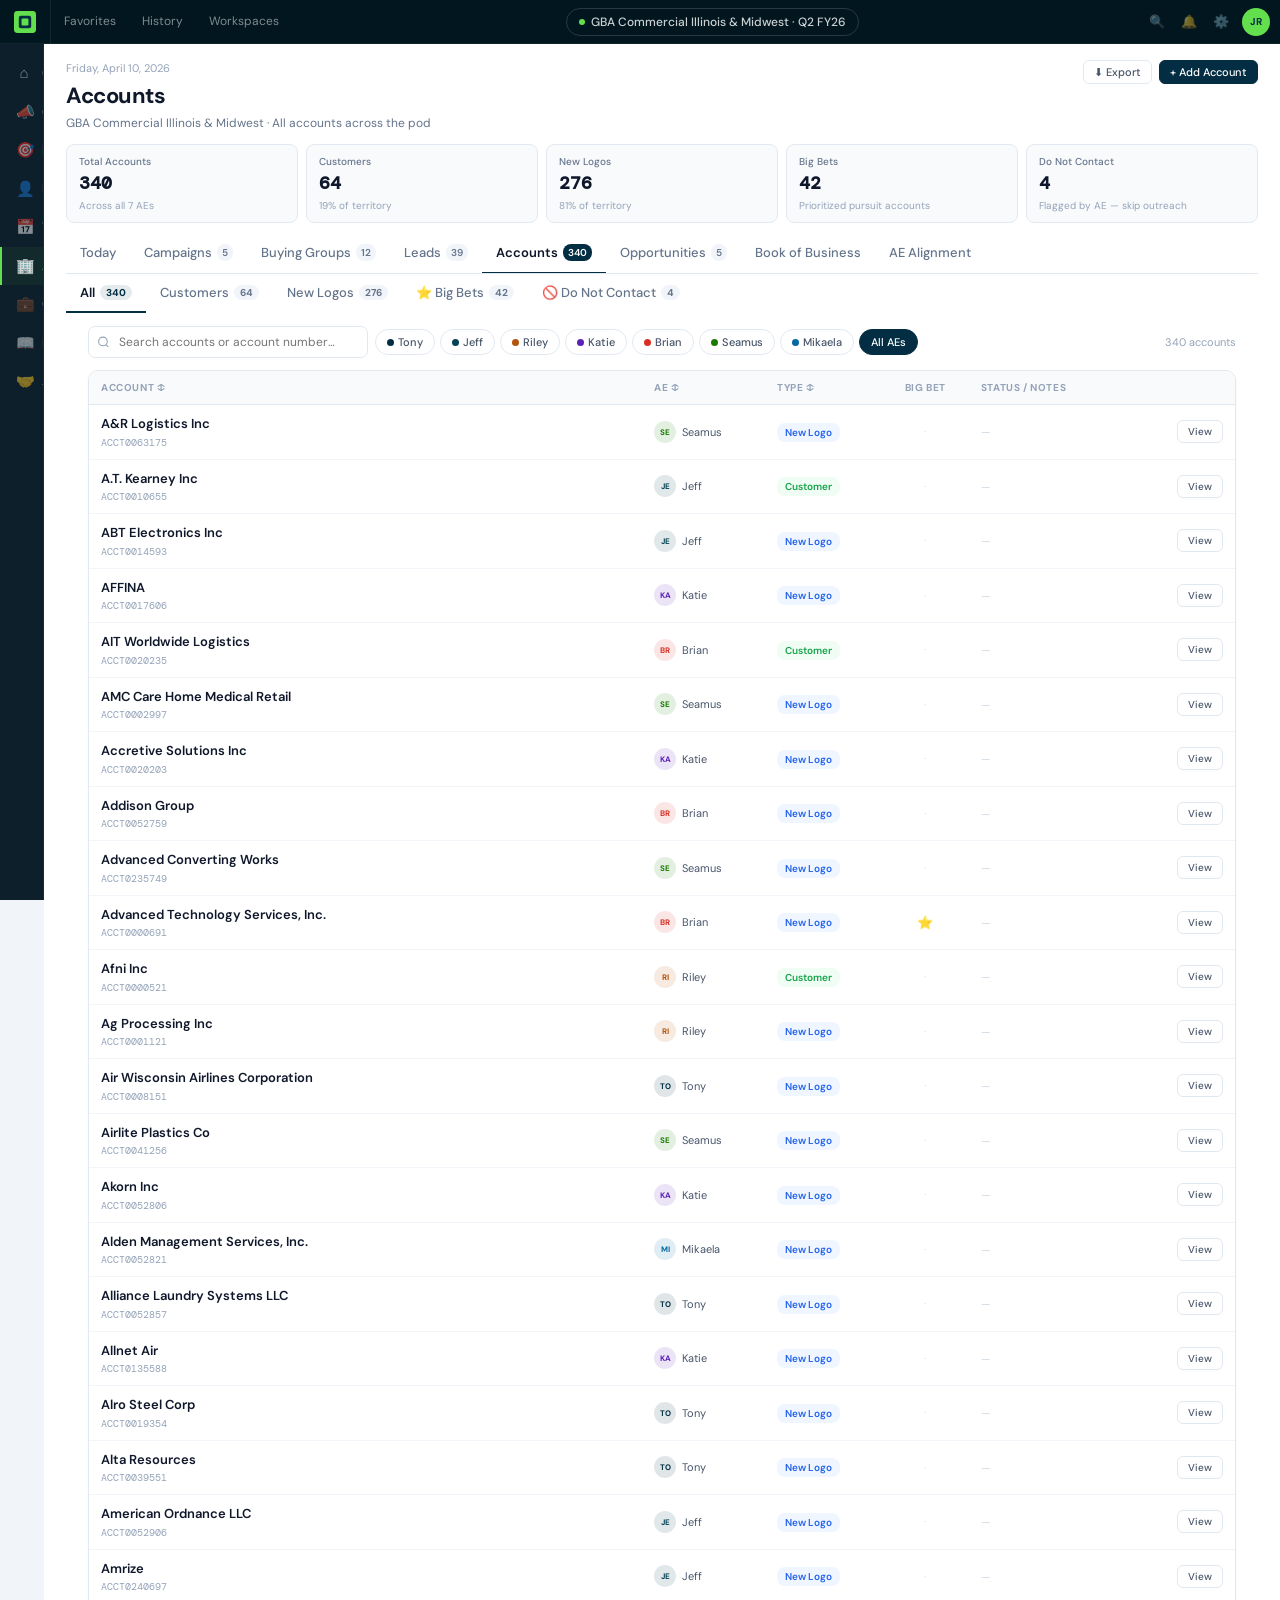
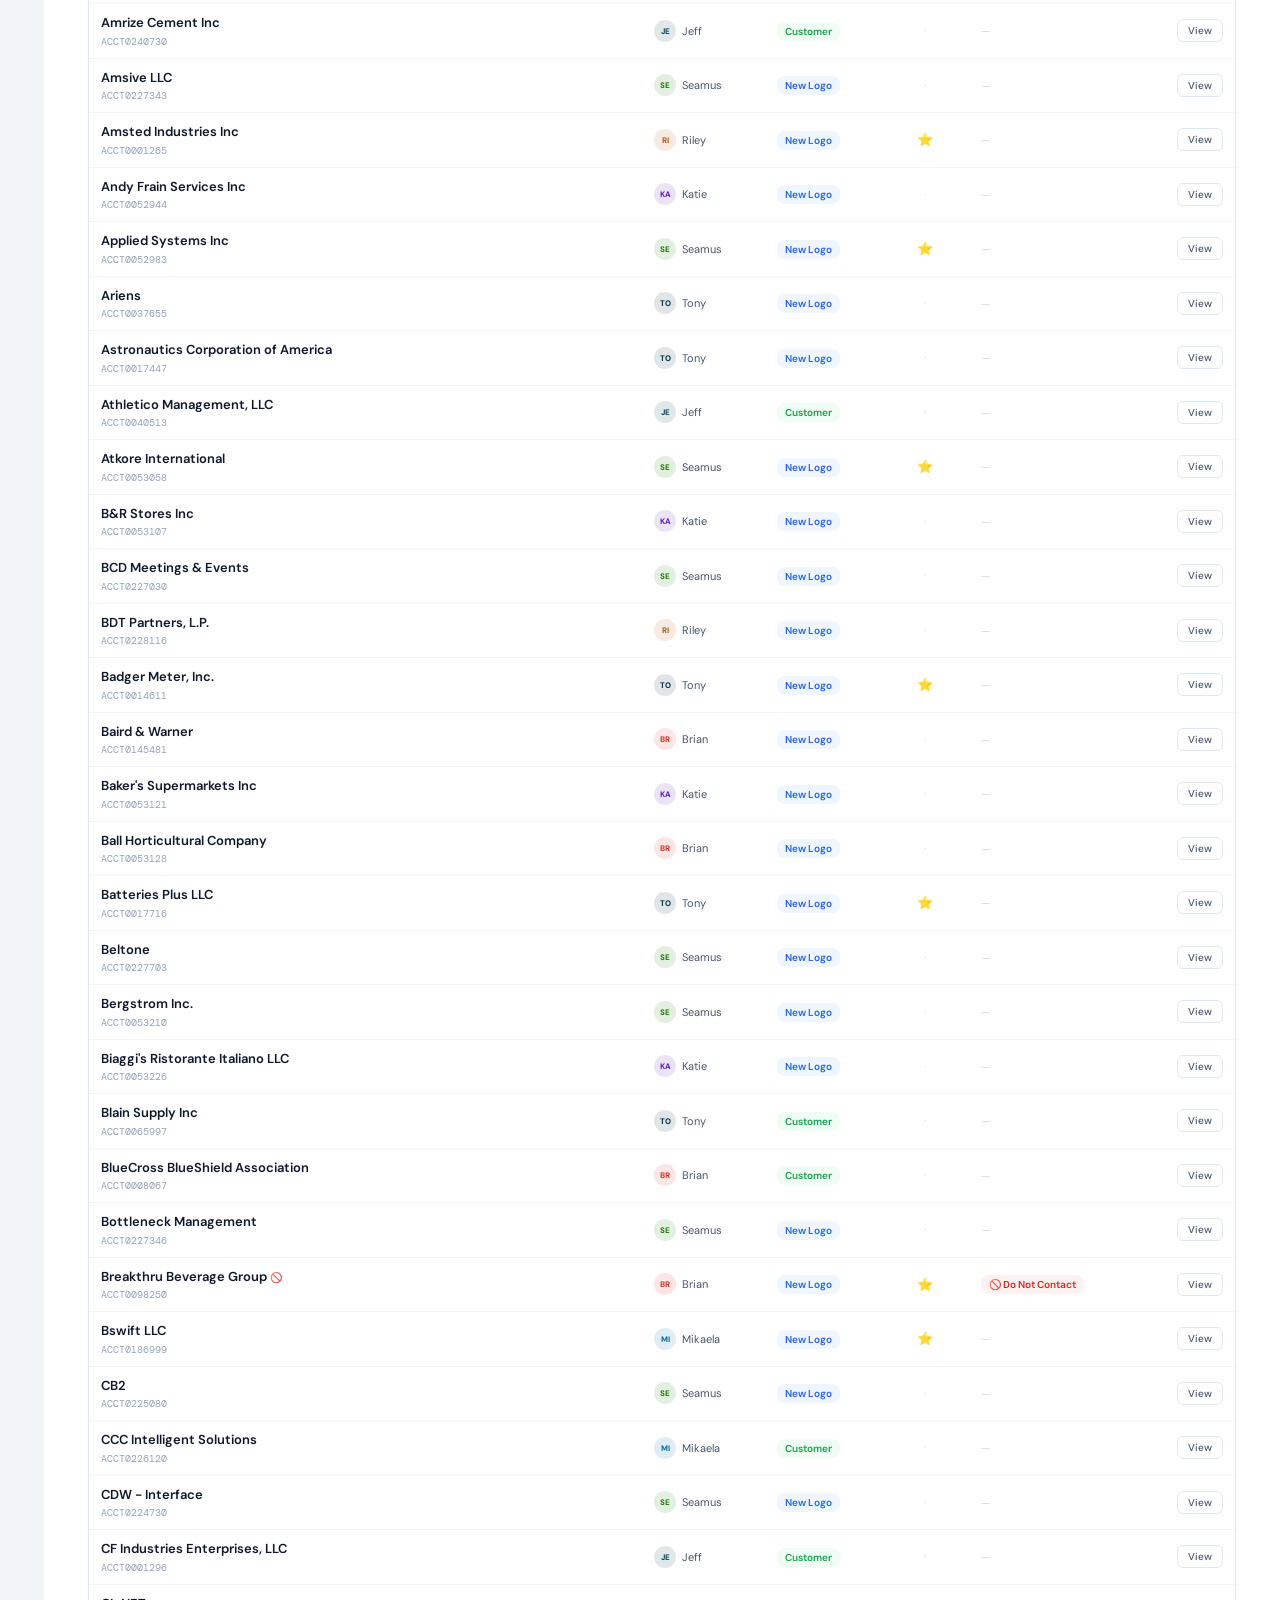
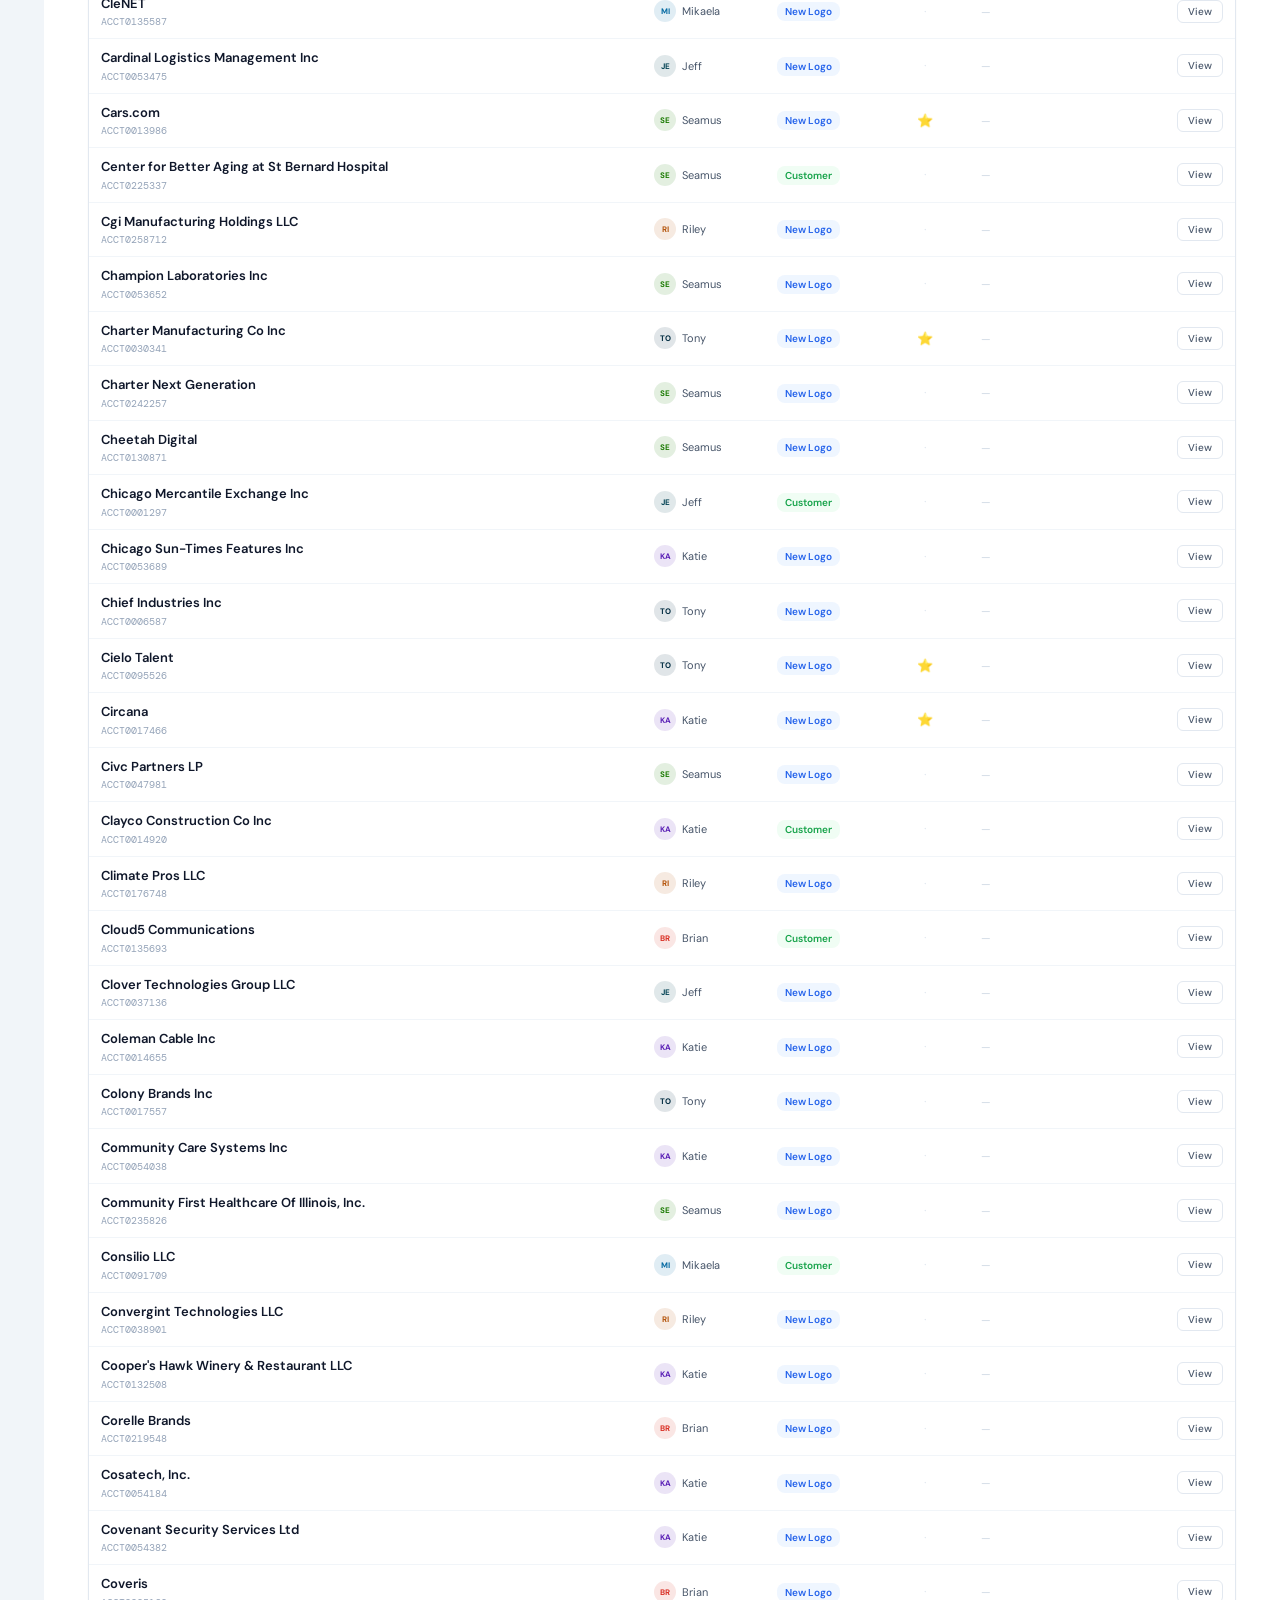
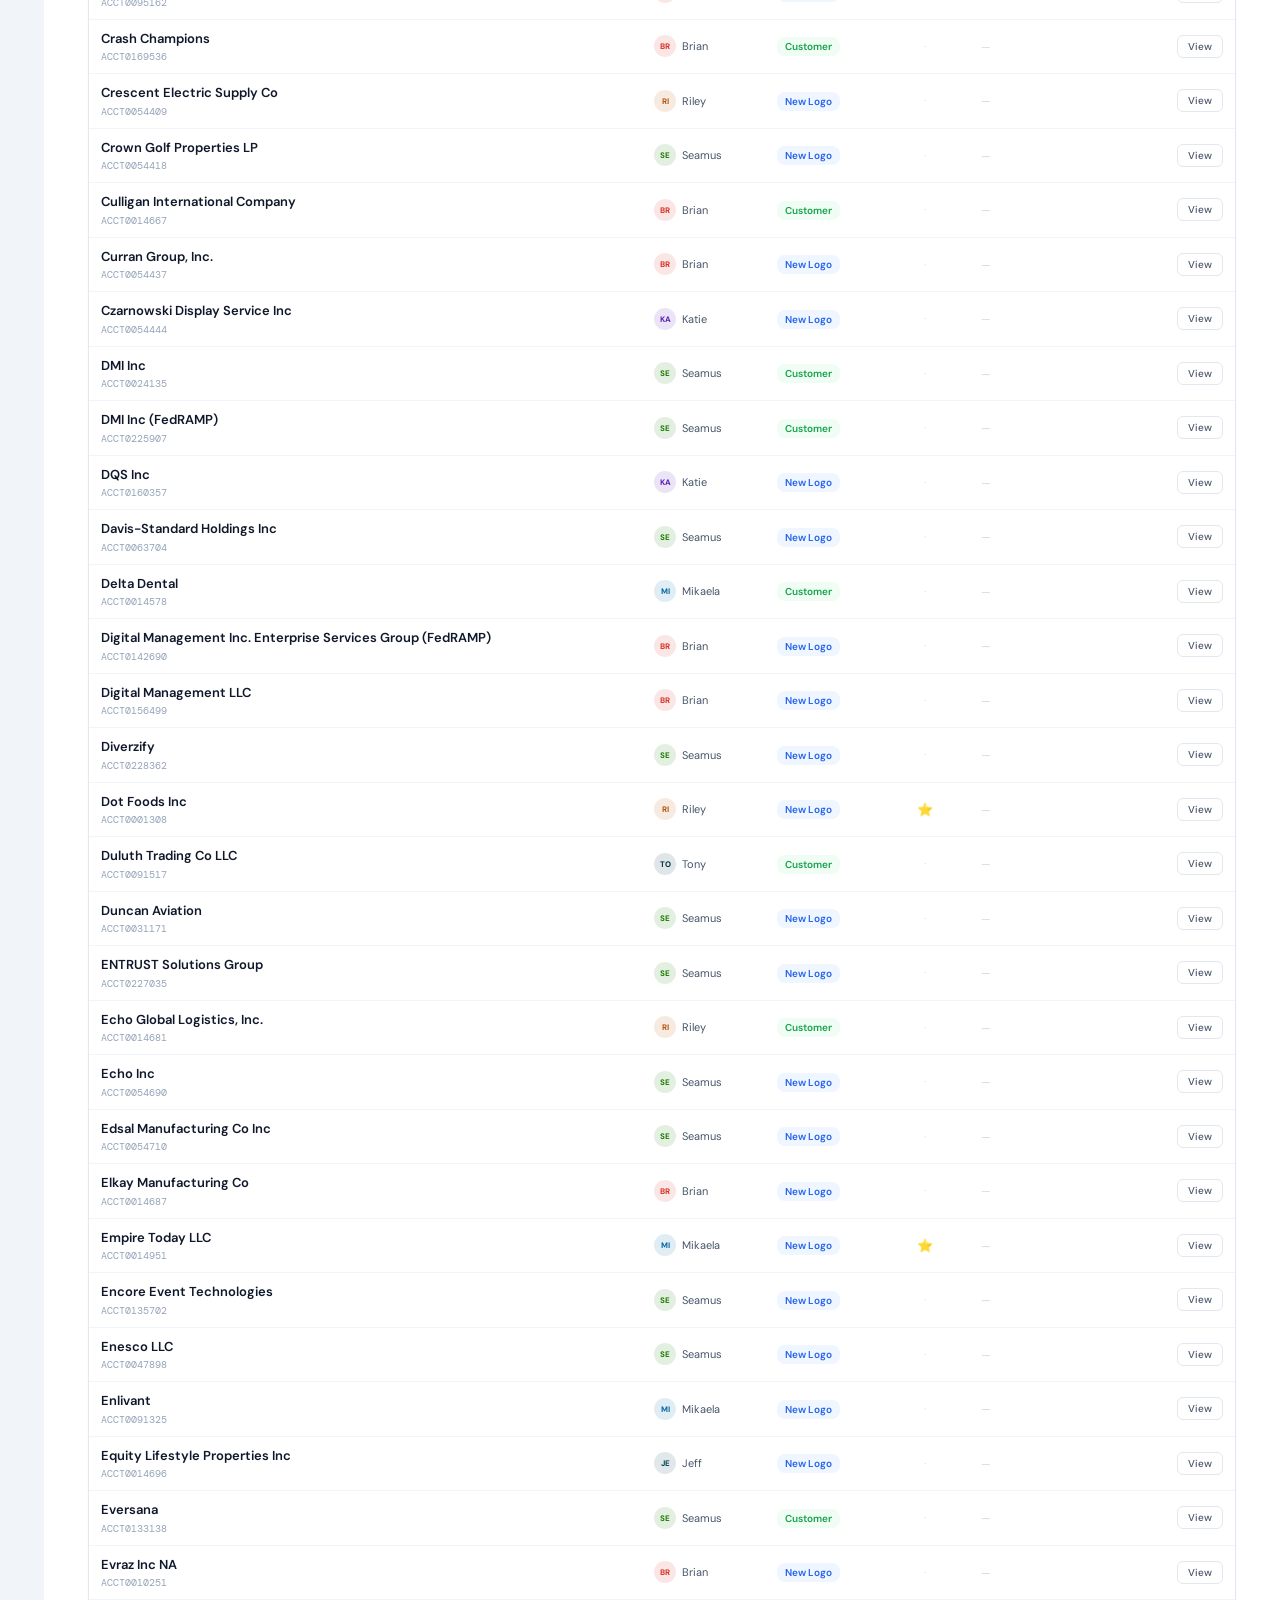
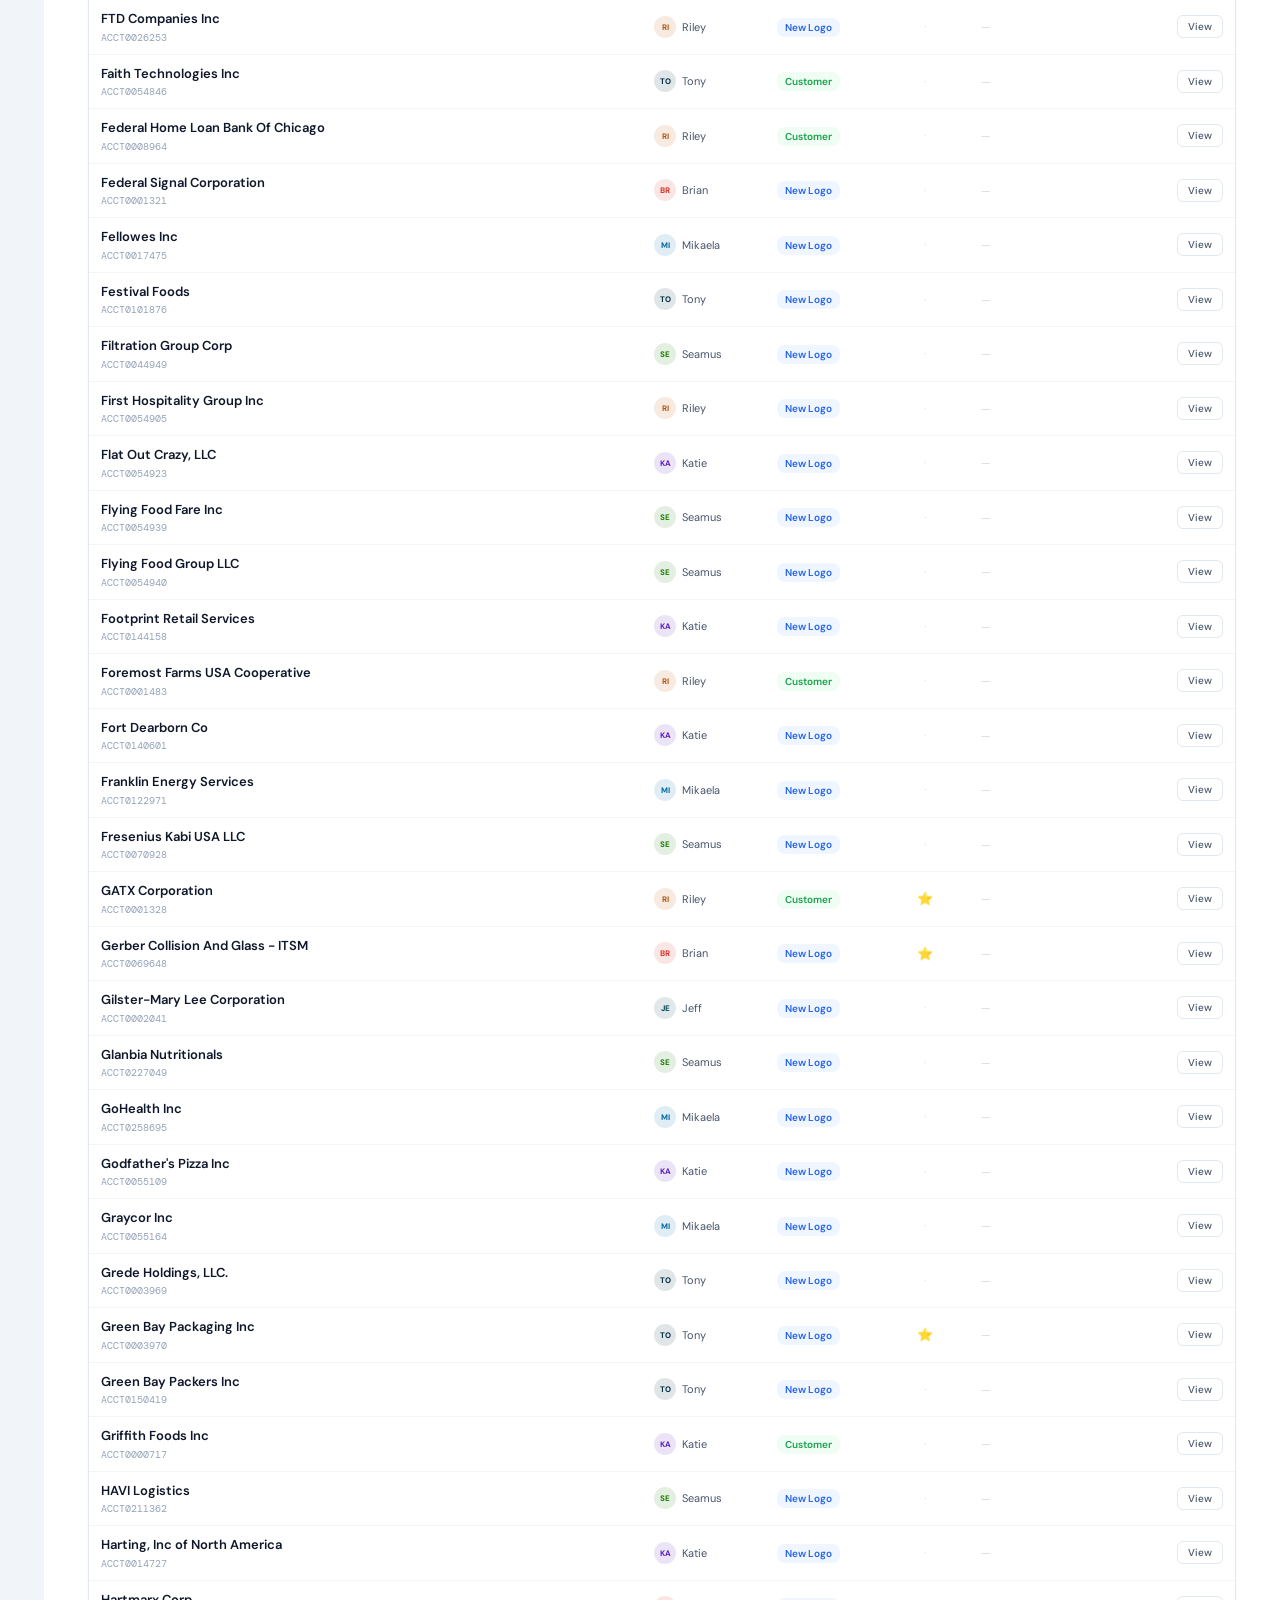
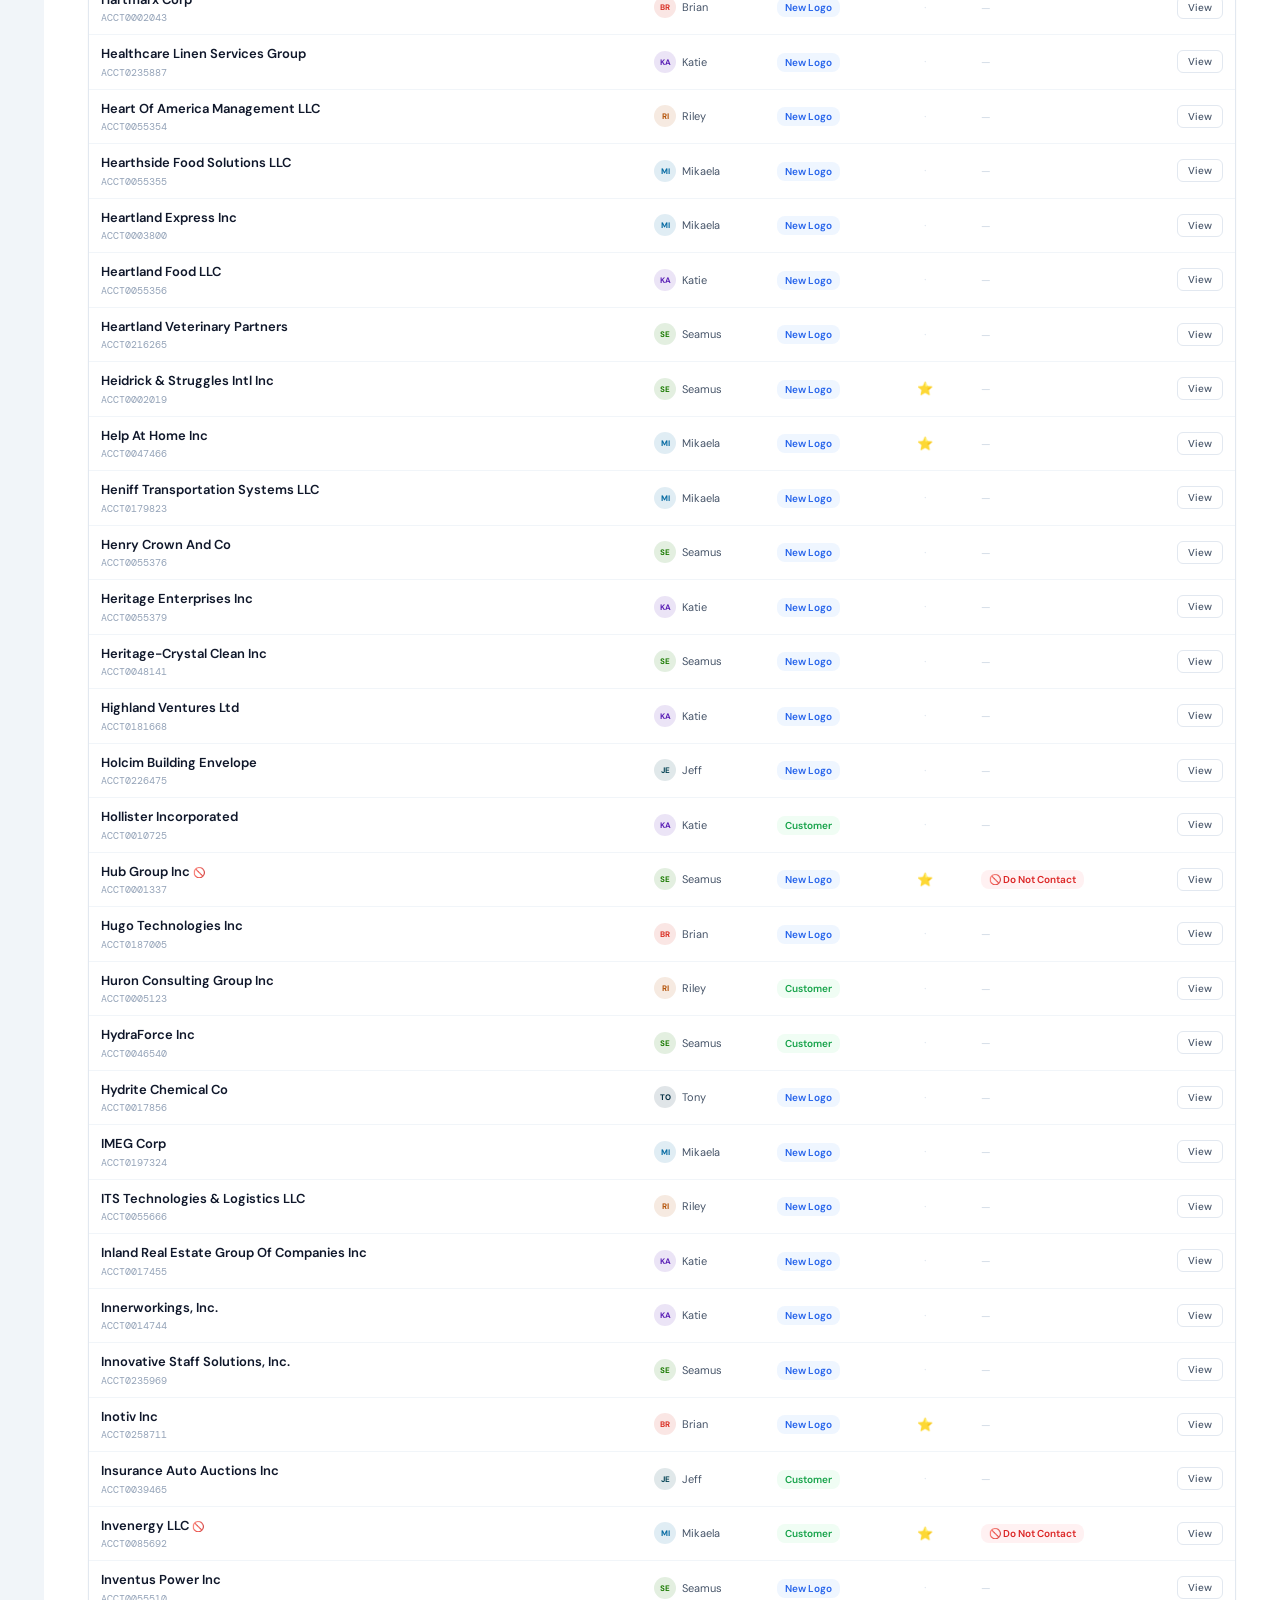
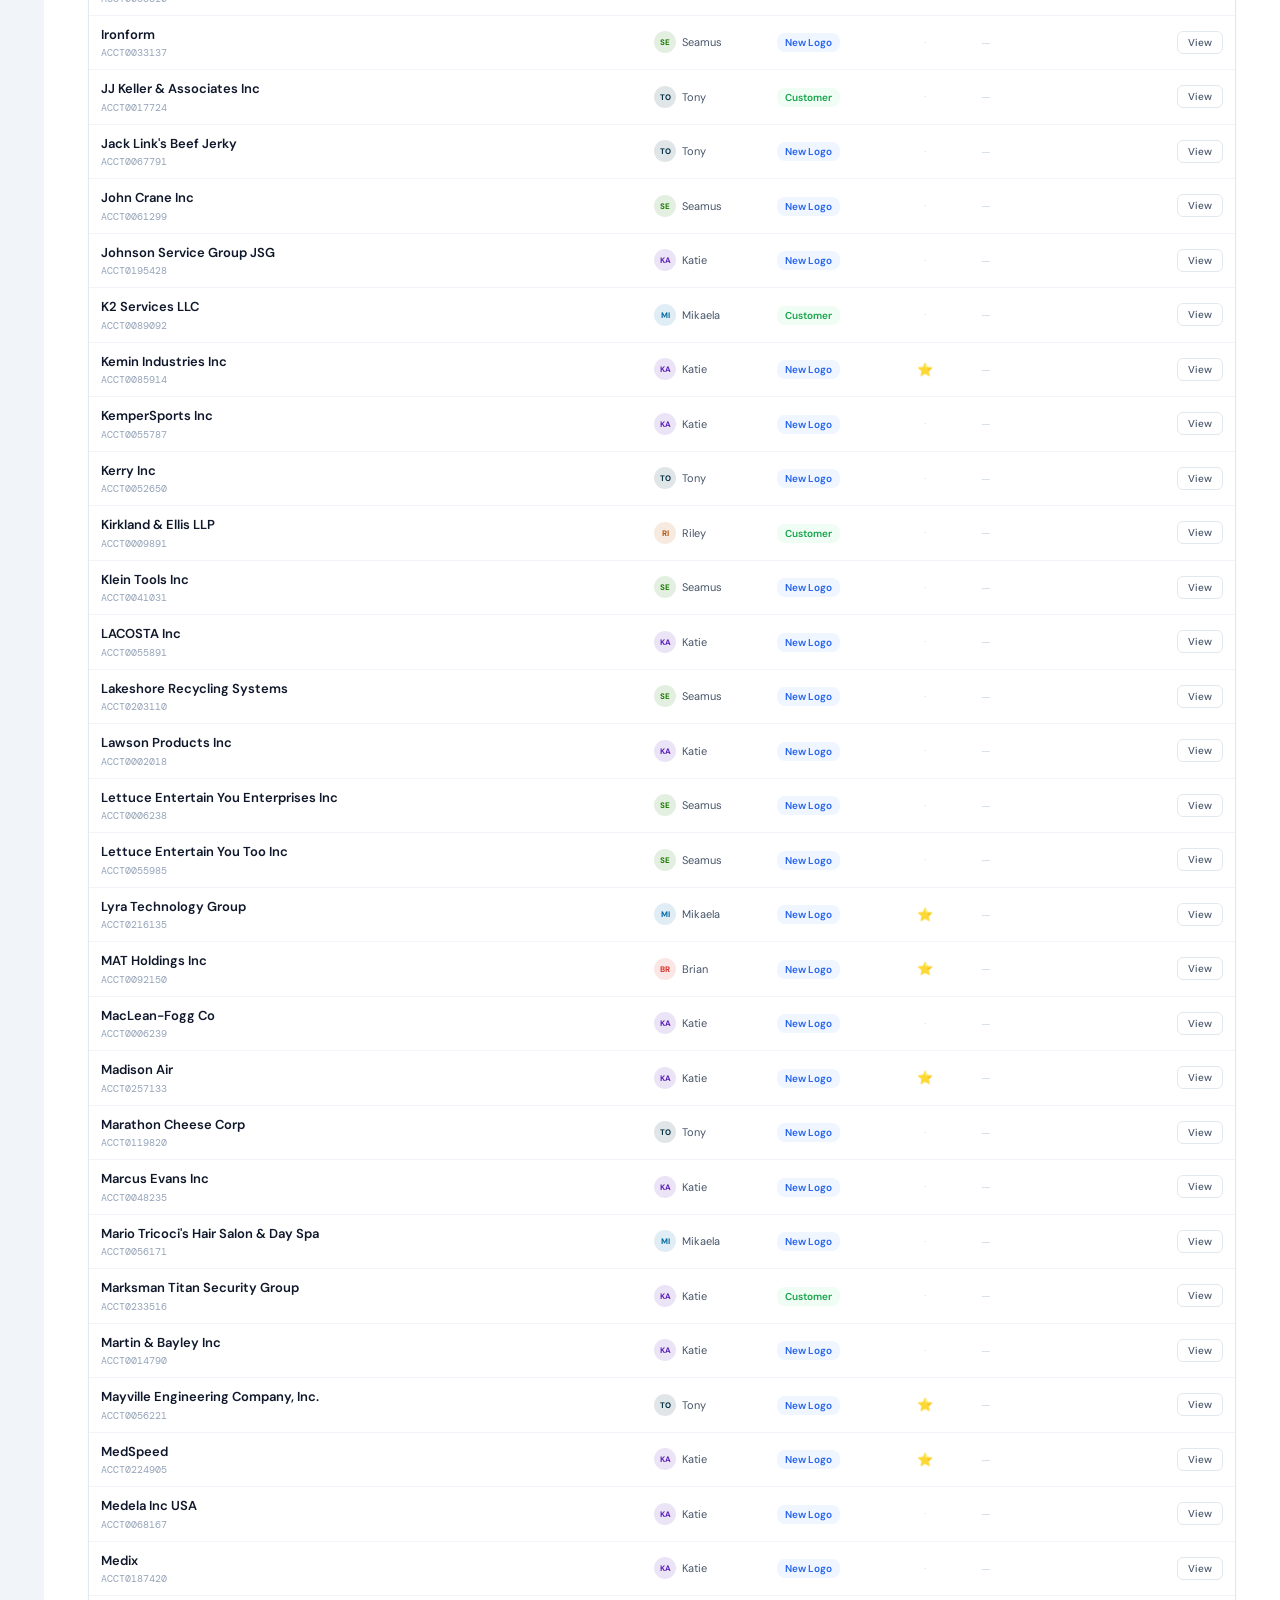
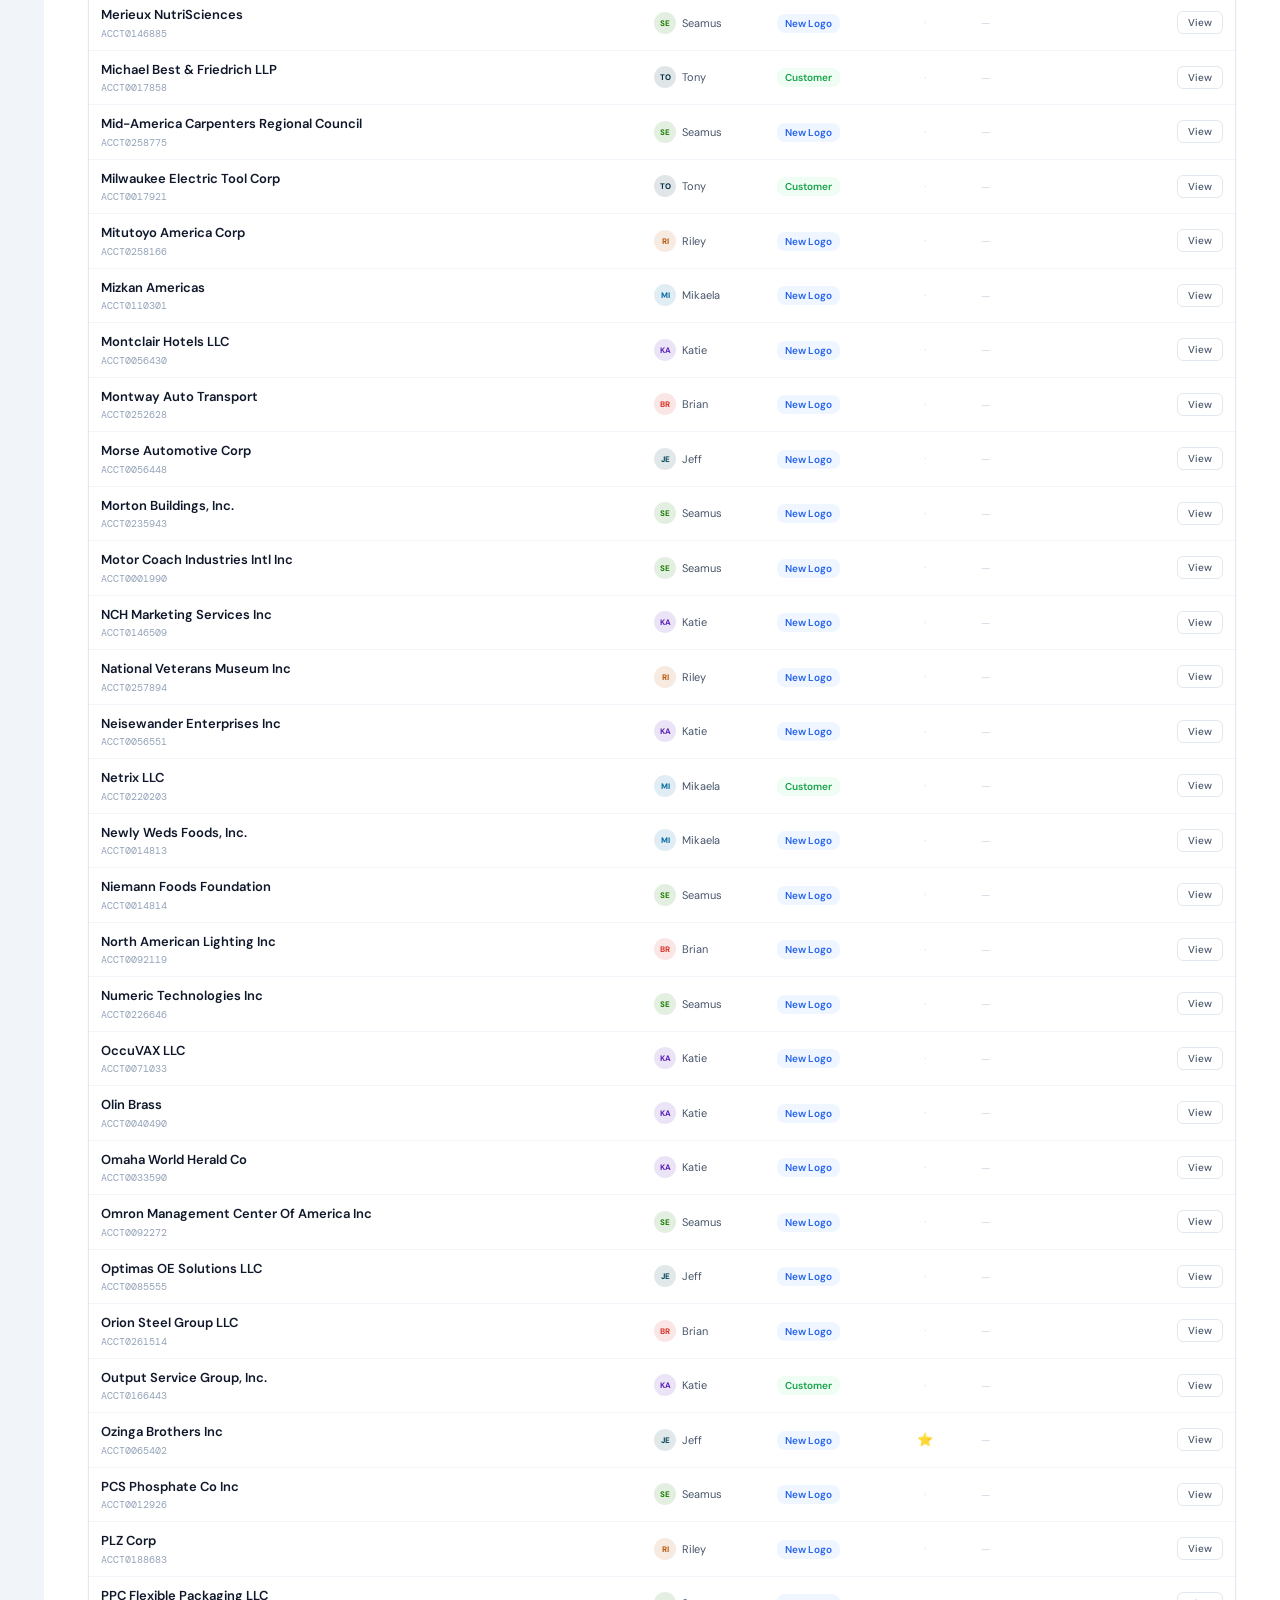
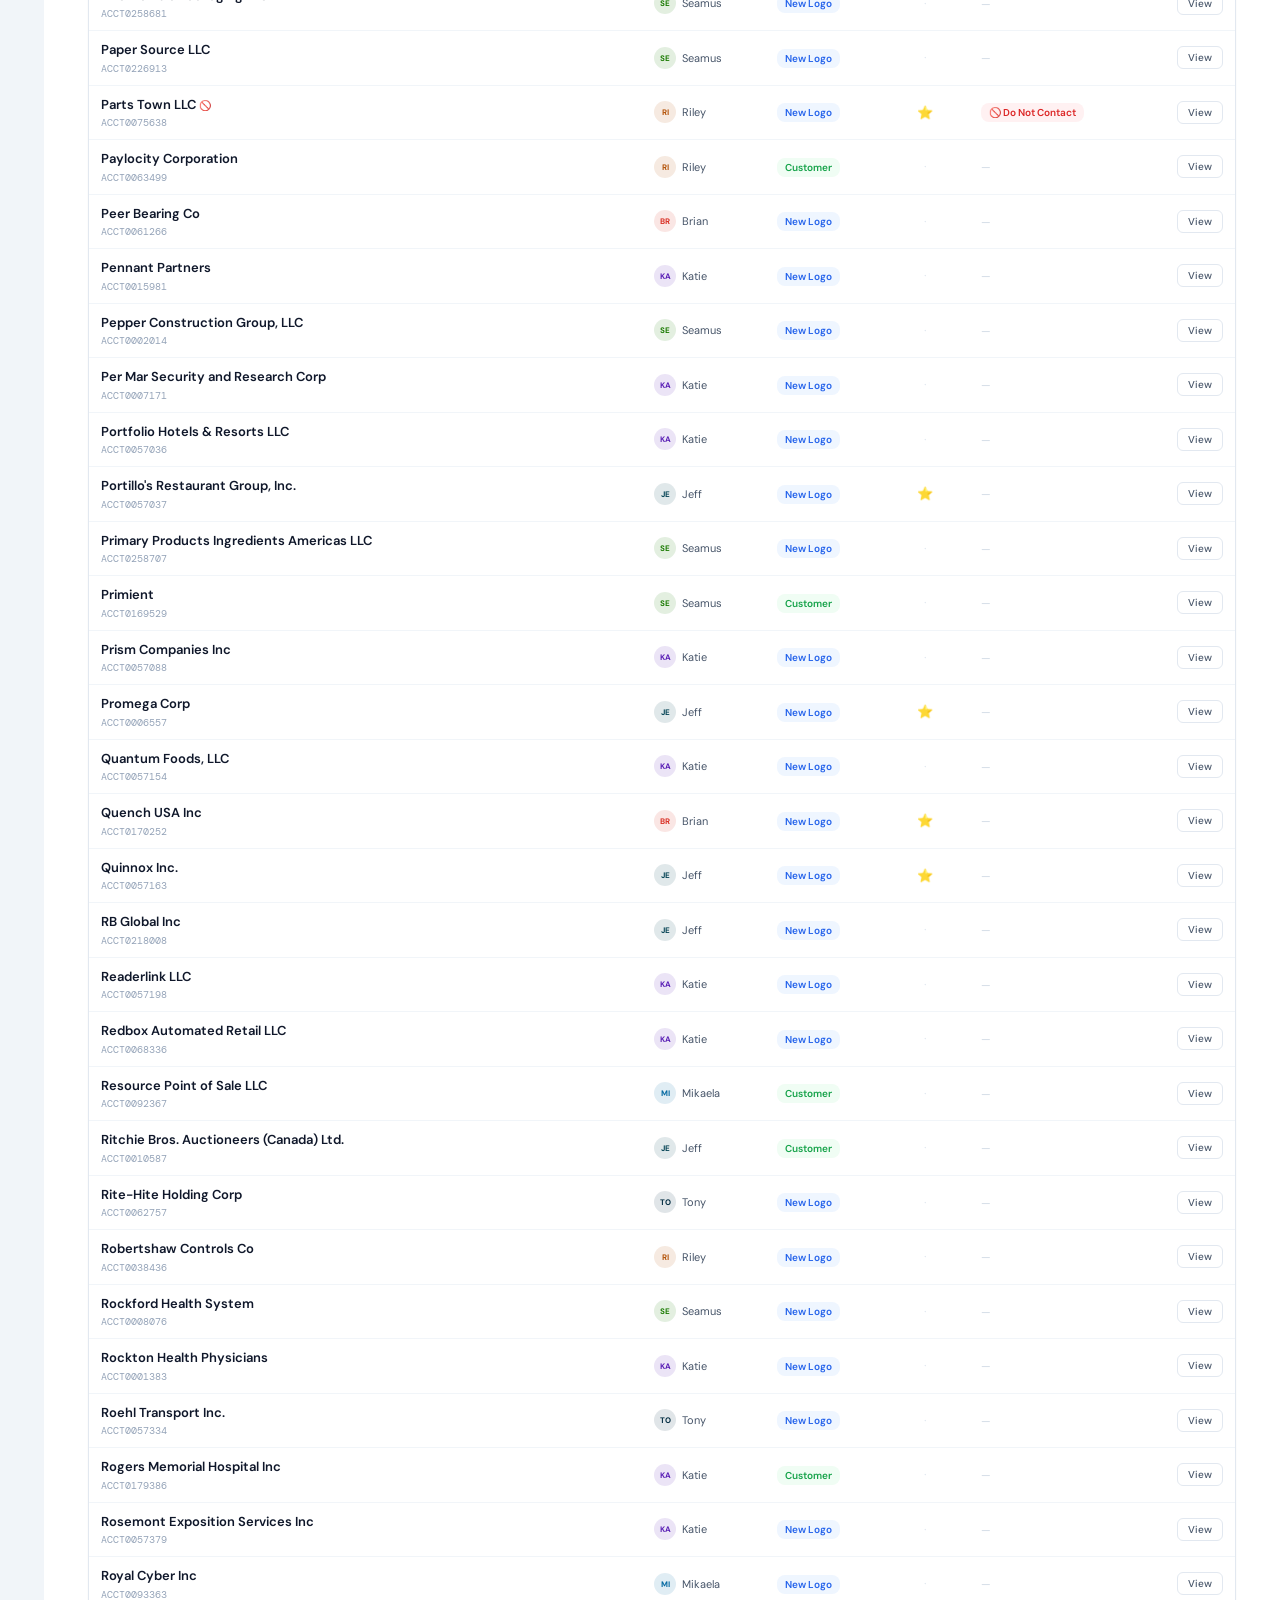
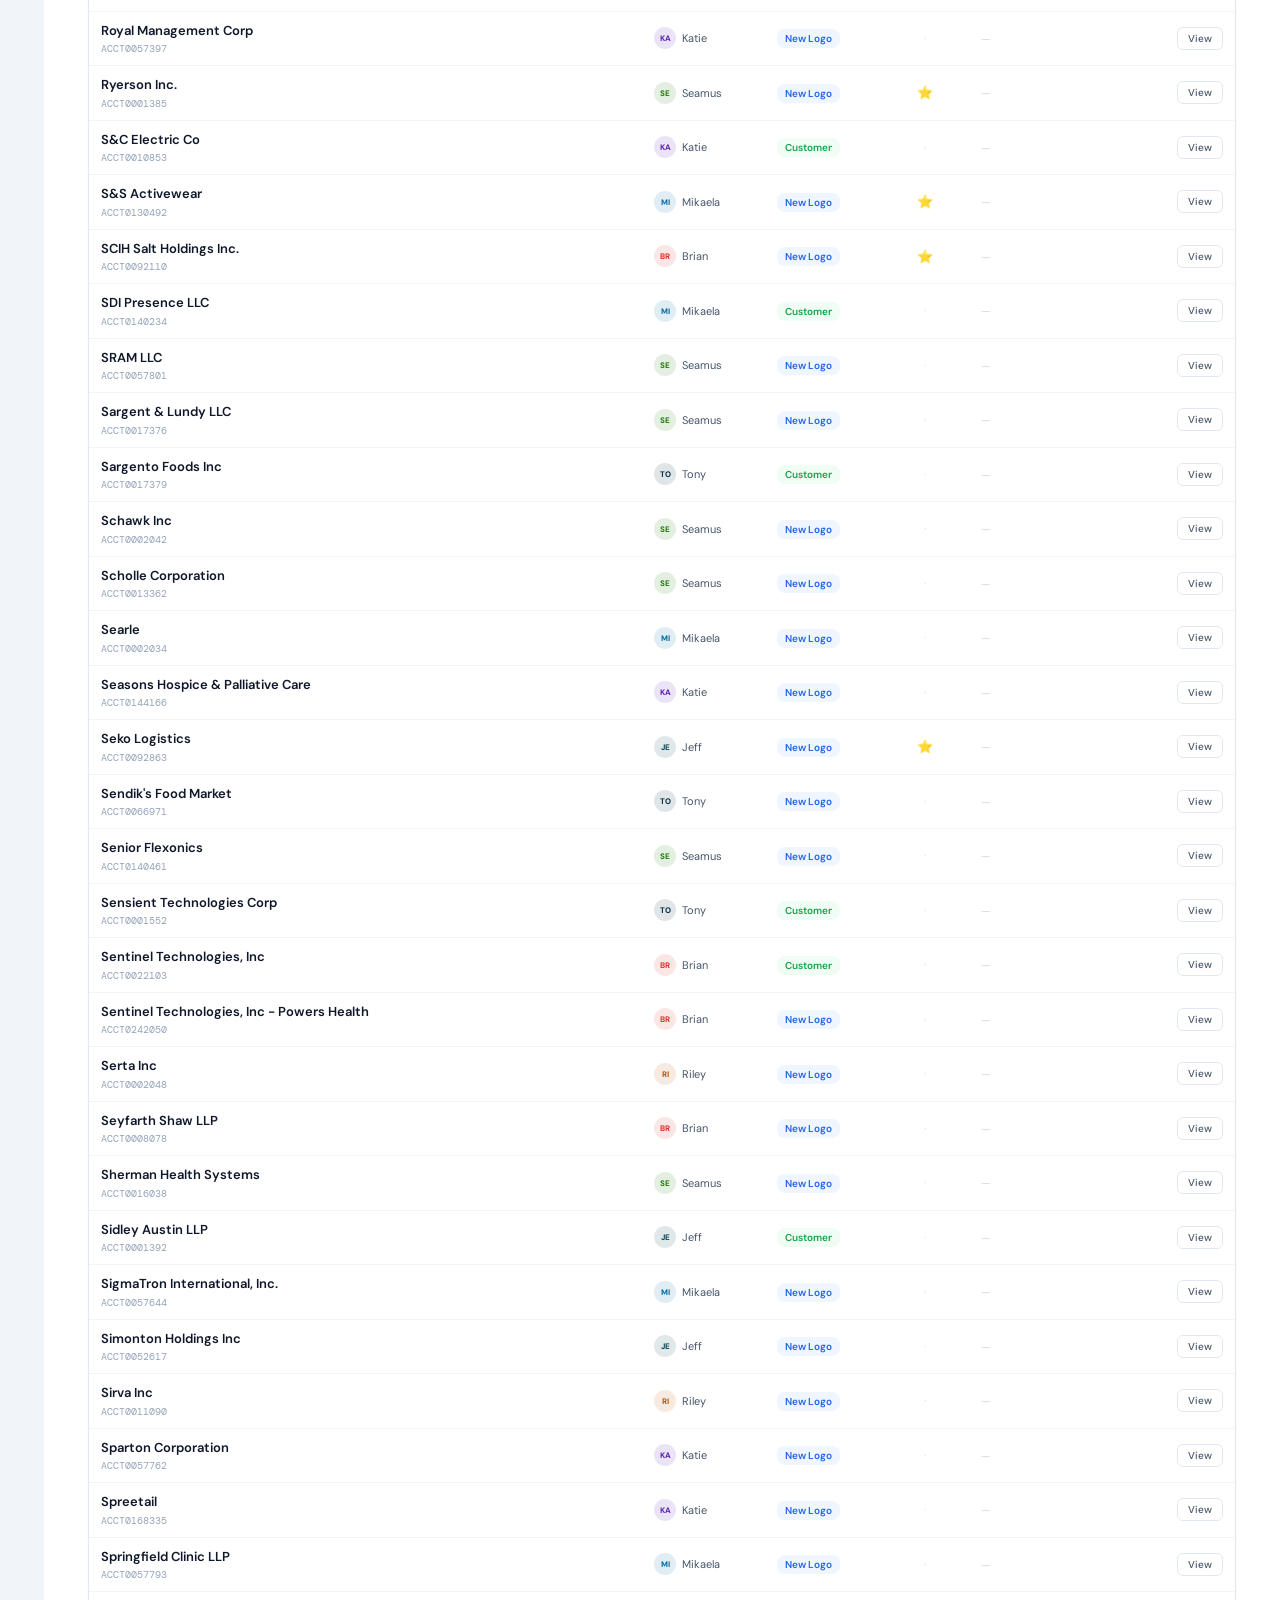
==== commit 2bf456da: "Update accounts.html" ====
--- a/accounts.html
+++ b/accounts.html
@@ -128,6 +128,23 @@
 
 @keyframes fadeIn{from{opacity:0;transform:translateY(2px);}to{opacity:1;transform:translateY(0);}}
 .fade-in{animation:fadeIn .12s ease;}
+
+/* CROSS-PAGE TABS */
+.ptabs{display:flex;align-items:center;border-bottom:1px solid var(--s200);margin:0;padding:0;overflow-x:auto;background:var(--white);}
+.ptabs::-webkit-scrollbar{height:0;}
+.ptab{display:inline-flex;align-items:center;gap:5px;padding:10px 14px;font-size:13px;font-weight:500;color:var(--s500);border-bottom:2px solid transparent;white-space:nowrap;transition:.1s;text-decoration:none;cursor:pointer;}
+.ptab:hover{color:var(--s700);}
+.ptab.on{color:var(--s900);border-bottom-color:var(--ink);font-weight:600;}
+.ptab-ct{font-size:10px;font-weight:600;padding:1px 5px;border-radius:8px;background:var(--s100);color:var(--s500);}
+.ptab.on .ptab-ct{background:var(--ink);color:var(--white);}
+
+.nav-tabs{display:flex;align-items:center;border-top:1px solid var(--s200);overflow-x:auto;margin:6px -22px 0;padding:0 22px;background:var(--white);}
+.nav-tabs::-webkit-scrollbar{height:0;}
+.ntab{display:inline-flex;align-items:center;gap:5px;padding:9px 14px;font-size:13px;font-weight:500;color:var(--s500);border-bottom:2px solid transparent;white-space:nowrap;transition:.1s;text-decoration:none;}
+.ntab:hover{color:var(--s700);}
+.ntab.on{color:var(--s900);border-bottom-color:var(--ink);font-weight:600;}
+.ntab-ct{font-size:10px;font-weight:600;padding:1px 5px;border-radius:8px;background:var(--s100);color:var(--s500);}
+.ntab.on .ntab-ct{background:var(--ink);color:var(--white);}
 </style>
 </head>
 <body>
@@ -150,26 +167,15 @@
 
 <aside class="sbar">
   <div class="sbar-sec">
-    <span class="sbar-lbl">My Work</span>
-    <a href="index.html" class="sbar-item"><span class="sbar-ic">⌂</span>Command Center</a>
-    <a href="outreach-center.html" class="sbar-item"><span class="sbar-ic">📋</span>Outreach Center</a>
-    <a href="buying-groups.html" class="sbar-item"><span class="sbar-ic">🎯</span>Buying Groups<span class="sb">12</span></a>
-    <a href="leads.html" class="sbar-item"><span class="sbar-ic">👤</span>Leads<span class="sb r">39</span></a>
-    <a href="#" class="sbar-item"><span class="sbar-ic">📅</span>Tasks<span class="sb r">17</span></a>
-  </div>
-  <div class="sdiv"></div>
-  <div class="sbar-sec">
-    <span class="sbar-lbl">Customers</span>
-    <a href="accounts.html" class="sbar-item on"><span class="sbar-ic">🏢</span>Accounts<span class="sb">340</span></a>
-    <a href="#" class="sbar-item"><span class="sbar-ic">👥</span>Contacts</a>
-    <a href="opportunities.html" class="sbar-item"><span class="sbar-ic">💼</span>Opportunities</a>
-  </div>
-  <div class="sdiv"></div>
-  <div class="sbar-sec">
-    <span class="sbar-lbl">Reports</span>
-    <a href="book-of-business.html" class="sbar-item"><span class="sbar-ic">📖</span>Book of Business</a>
-    <a href="ae-alignment.html" class="sbar-item"><span class="sbar-ic">🤝</span>AE Alignment</a>
-    <a href="#" class="sbar-item"><span class="sbar-ic">📊</span>Reports</a>
+    <a href="index.html"            class="sbar-item"    ><span class="sbar-ic">⌂</span>Command Center</a>
+    <a href="campaigns.html"        class="sbar-item"    ><span class="sbar-ic">📣</span>Campaigns<span class="sb">5</span></a>
+    <a href="buying-groups.html"    class="sbar-item"    ><span class="sbar-ic">🎯</span>Buying Groups<span class="sb">12</span></a>
+    <a href="leads.html"            class="sbar-item"    ><span class="sbar-ic">👤</span>Leads<span class="sb r">39</span></a>
+    <a href="#"                     class="sbar-item"    ><span class="sbar-ic">📅</span>Tasks<span class="sb r">17</span></a>
+    <a href="accounts.html"         class="sbar-item on" ><span class="sbar-ic">🏢</span>Accounts<span class="sb">340</span></a>
+    <a href="opportunities.html"    class="sbar-item"    ><span class="sbar-ic">💼</span>Opportunities</a>
+    <a href="book-of-business.html" class="sbar-item"    ><span class="sbar-ic">📖</span>Book of Business</a>
+    <a href="ae-alignment.html"     class="sbar-item"    ><span class="sbar-ic">🤝</span>AE Alignment</a>
   </div>
   <div class="sbar-footer">ServiceNow Confidential</div>
 </aside>
@@ -190,14 +196,25 @@
 
     <div class="kpi-row" id="kpiRow"></div>
 
-    <div class="page-tabs">
+    <div class="ptabs">
+      <a href="index.html" class="ptab">Today</a>
+      <a href="campaigns.html" class="ptab">Campaigns <span class="ptab-ct">5</span></a>
+      <a href="buying-groups.html" class="ptab">Buying Groups <span class="ptab-ct">12</span></a>
+      <a href="leads.html" class="ptab">Leads <span class="ptab-ct">39</span></a>
+      <a href="accounts.html" class="ptab on">Accounts <span class="ptab-ct">340</span></a>
+      <a href="opportunities.html" class="ptab">Opportunities <span class="ptab-ct">5</span></a>
+      <a href="book-of-business.html" class="ptab">Book of Business</a>
+      <a href="ae-alignment.html" class="ptab">AE Alignment</a>
+    </div>
+
+        <div class="page-tabs">
       <button class="ptab on" onclick="switchTab('all',this)">All <span class="ct" id="ct-all">—</span></button>
       <button class="ptab" onclick="switchTab('customer',this)">Customers <span class="ct" id="ct-customer">—</span></button>
       <button class="ptab" onclick="switchTab('newlogo',this)">New Logos <span class="ct" id="ct-newlogo">—</span></button>
       <button class="ptab" onclick="switchTab('bigbet',this)">⭐ Big Bets <span class="ct" id="ct-bigbet">—</span></button>
       <button class="ptab" onclick="switchTab('dnc',this)">🚫 Do Not Contact <span class="ct" id="ct-dnc">—</span></button>
     </div>
-  </div>
+    
 
   <div class="page-body">
     <!-- FILTERS -->
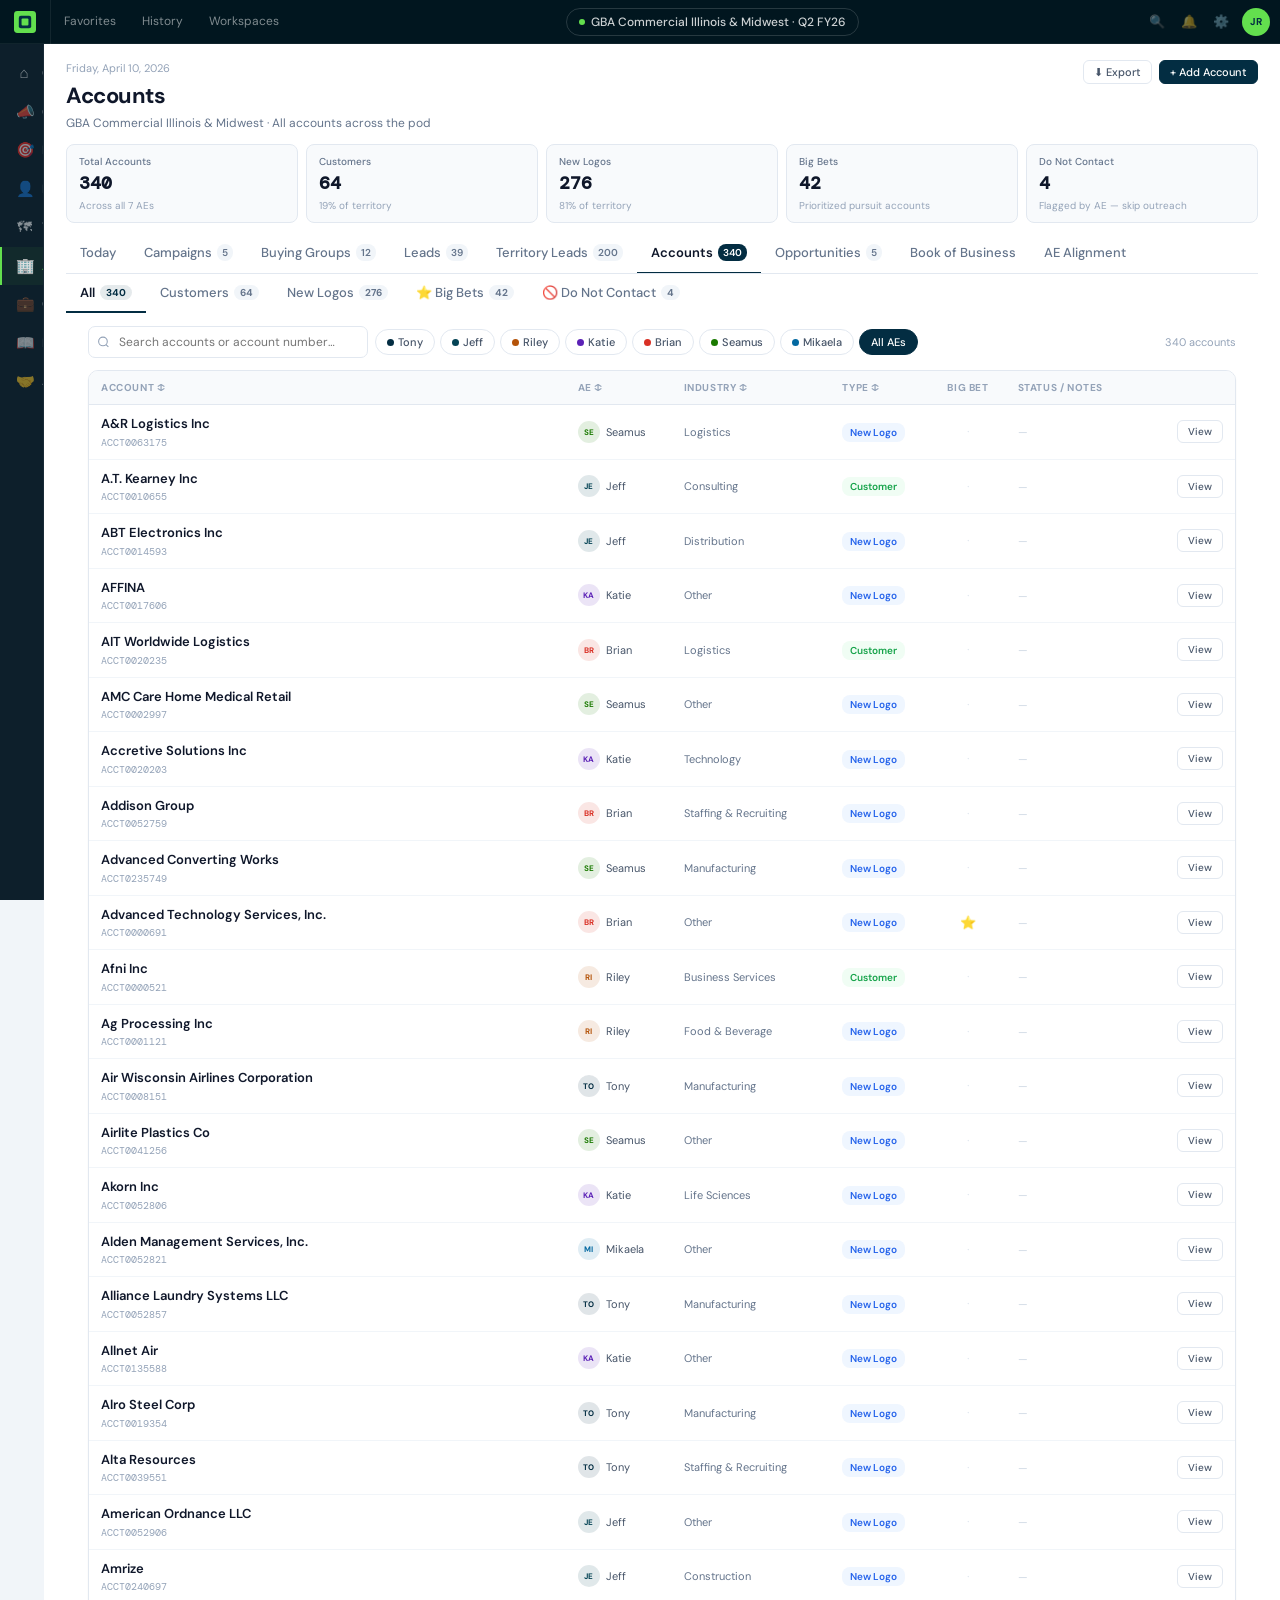
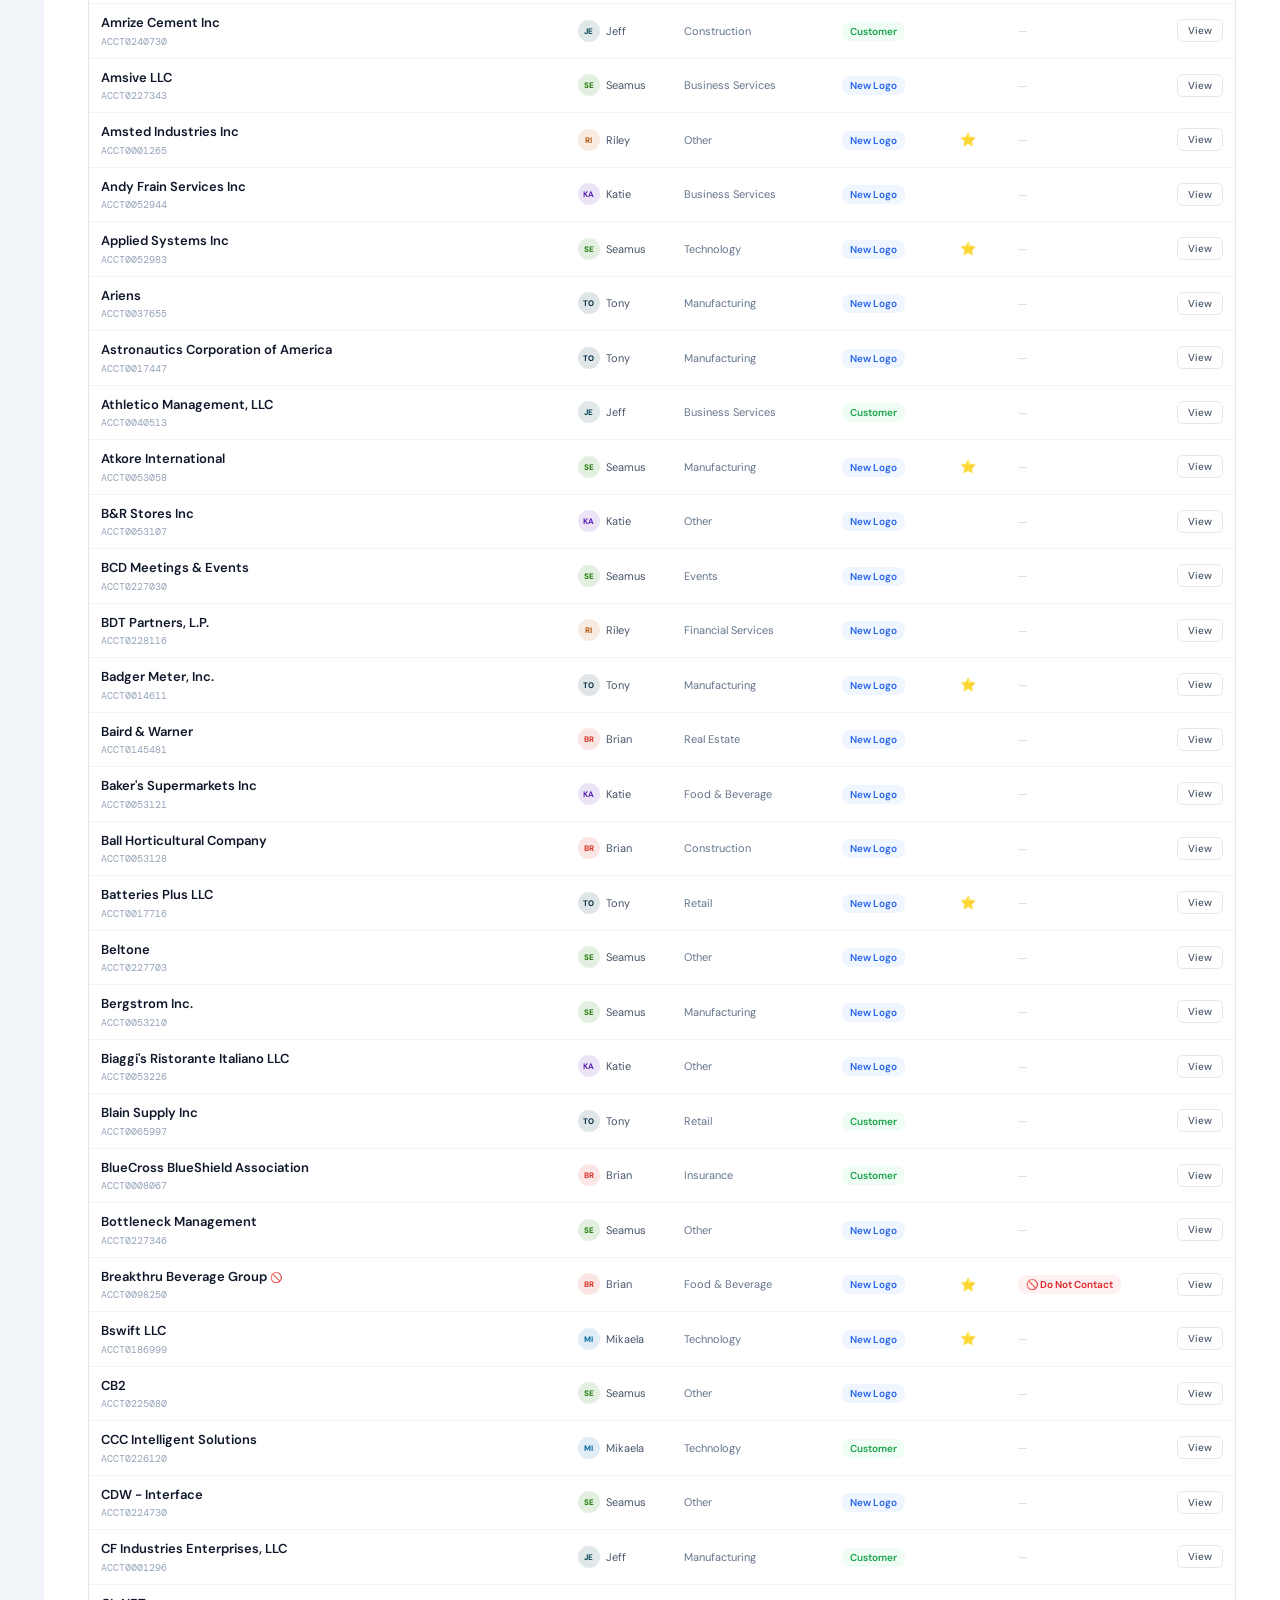
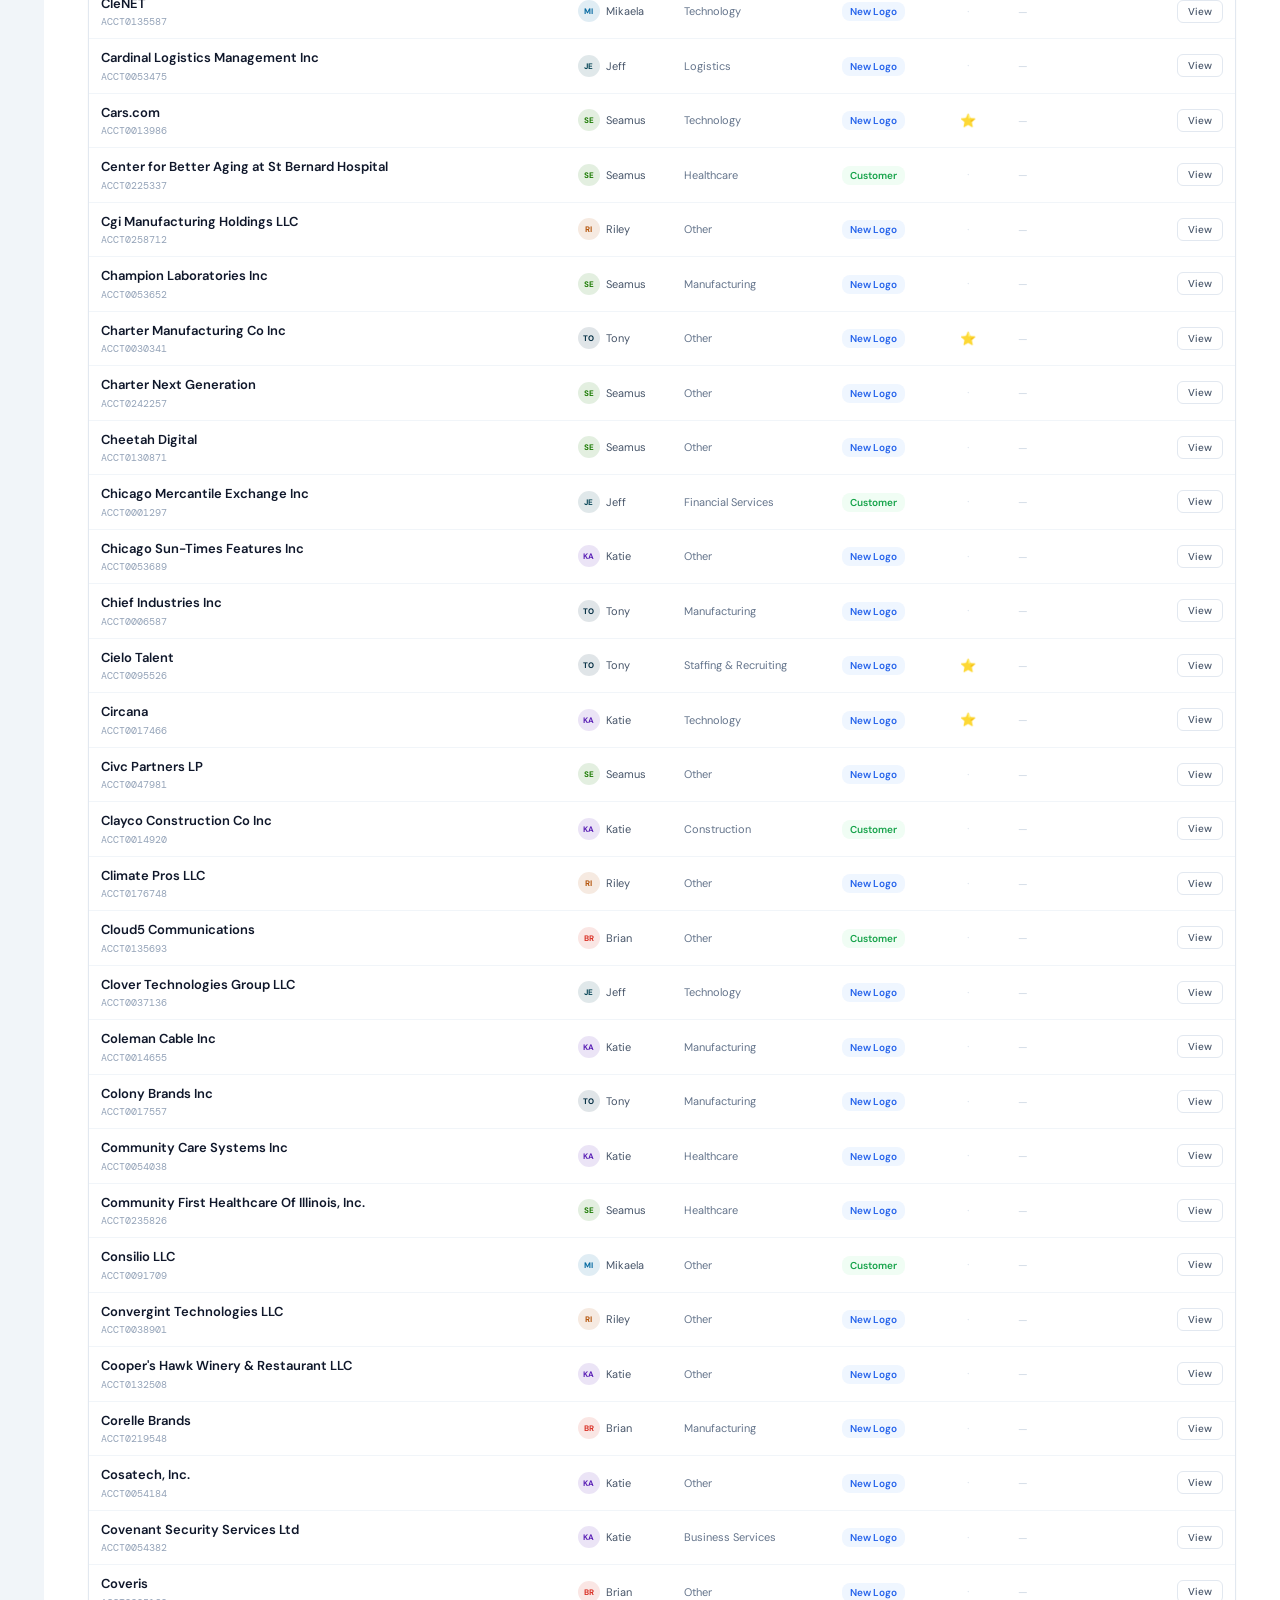
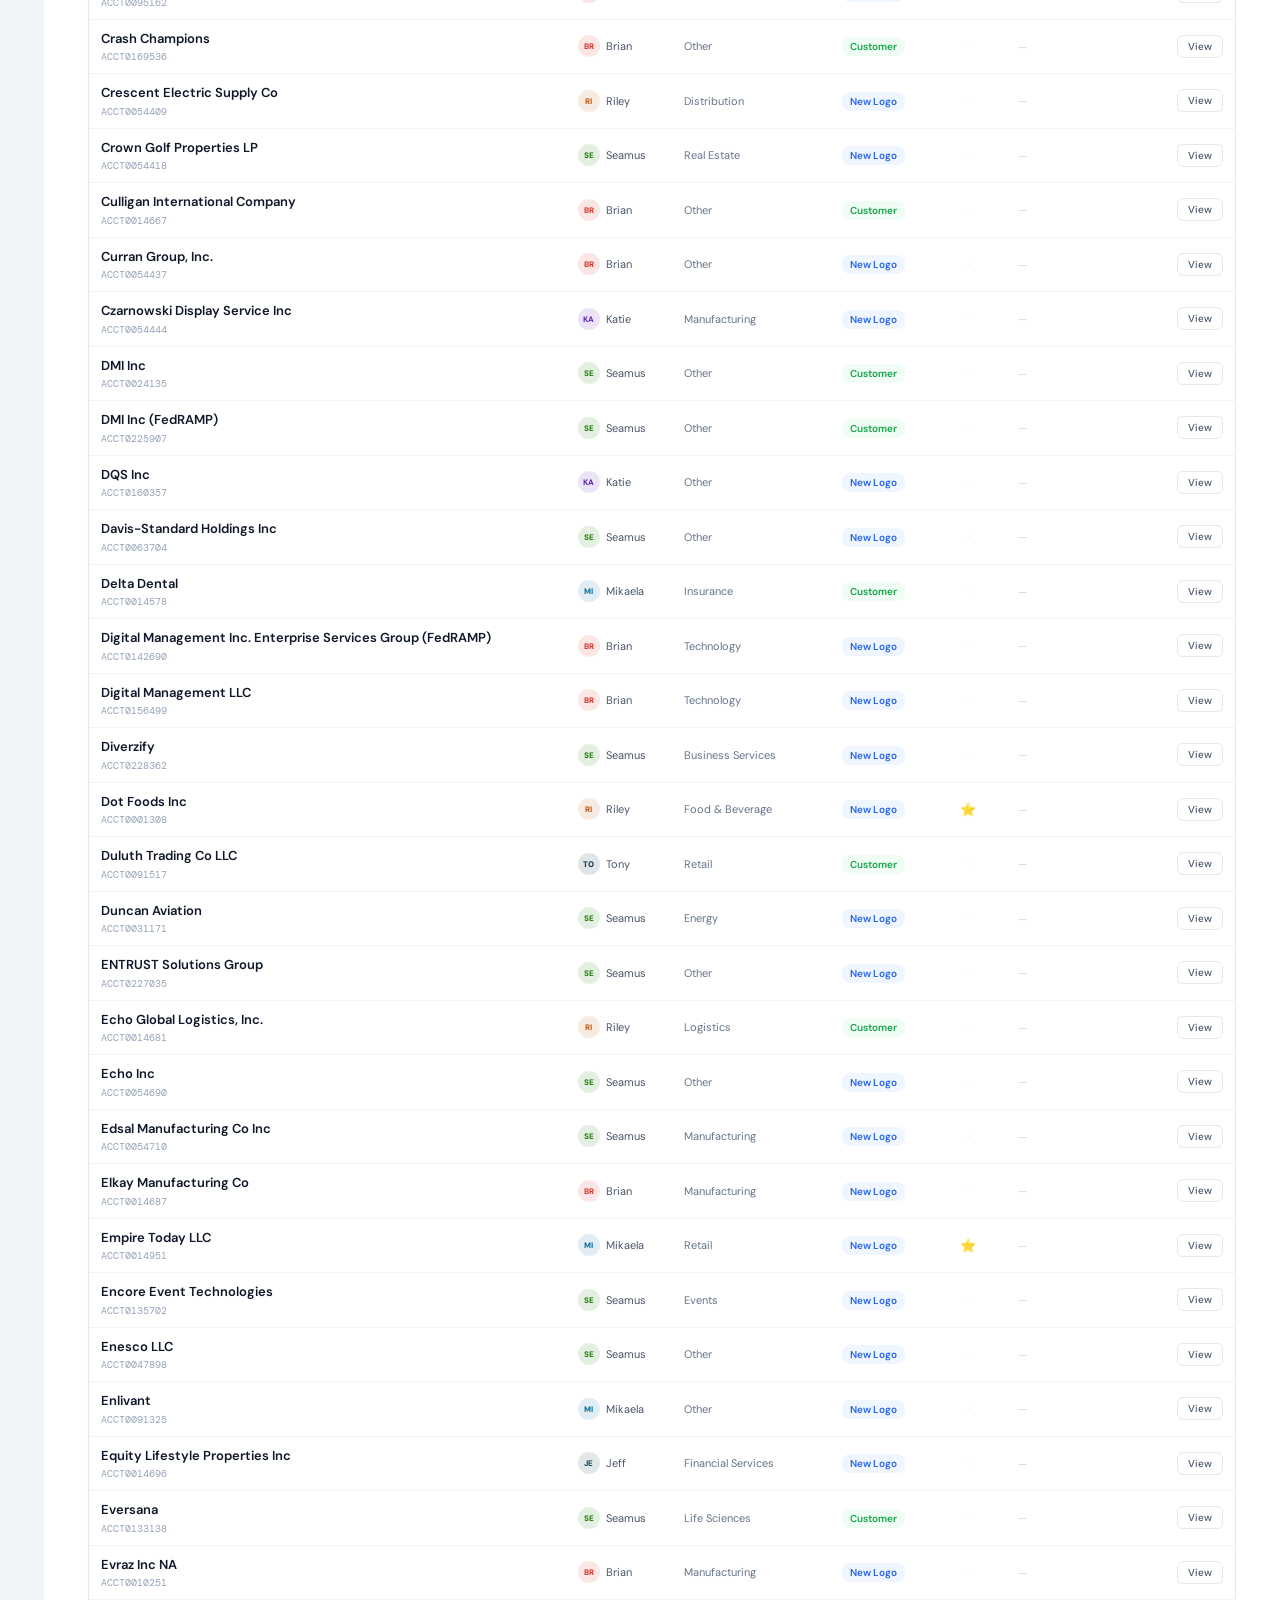
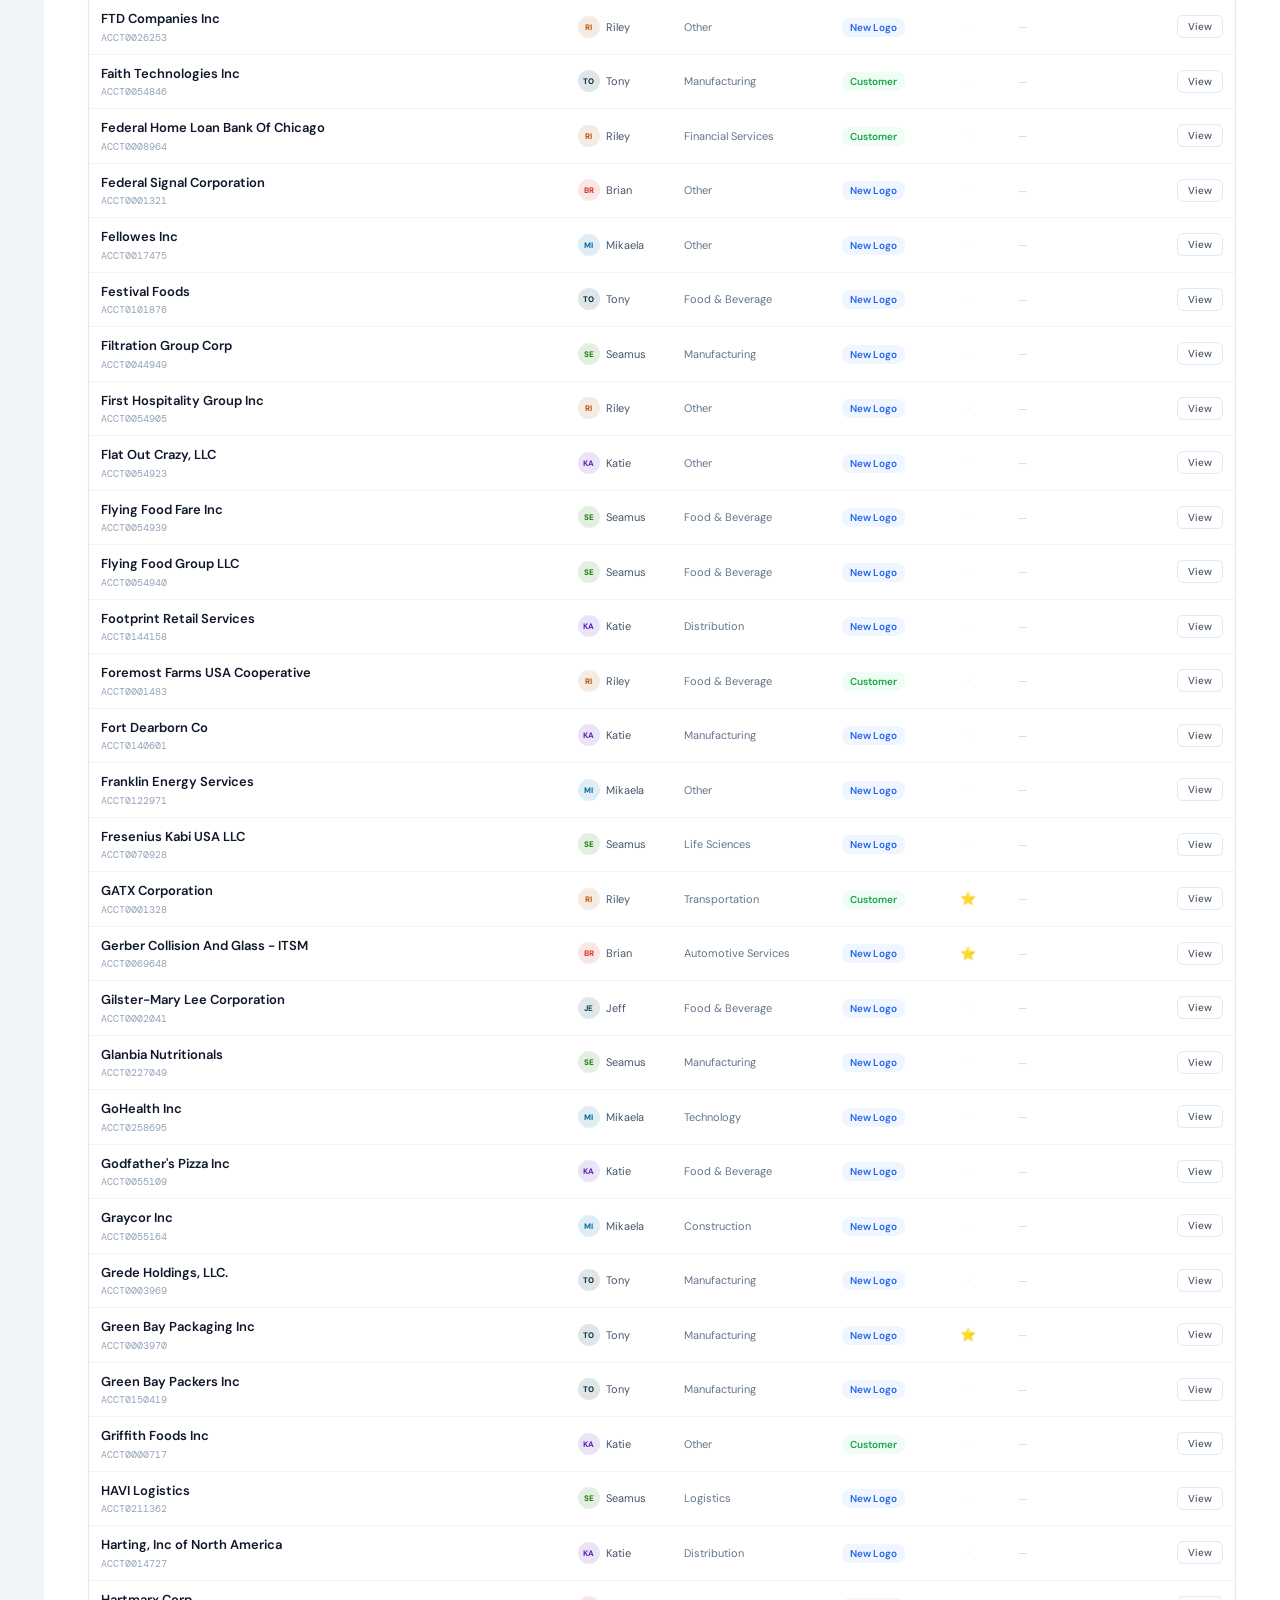
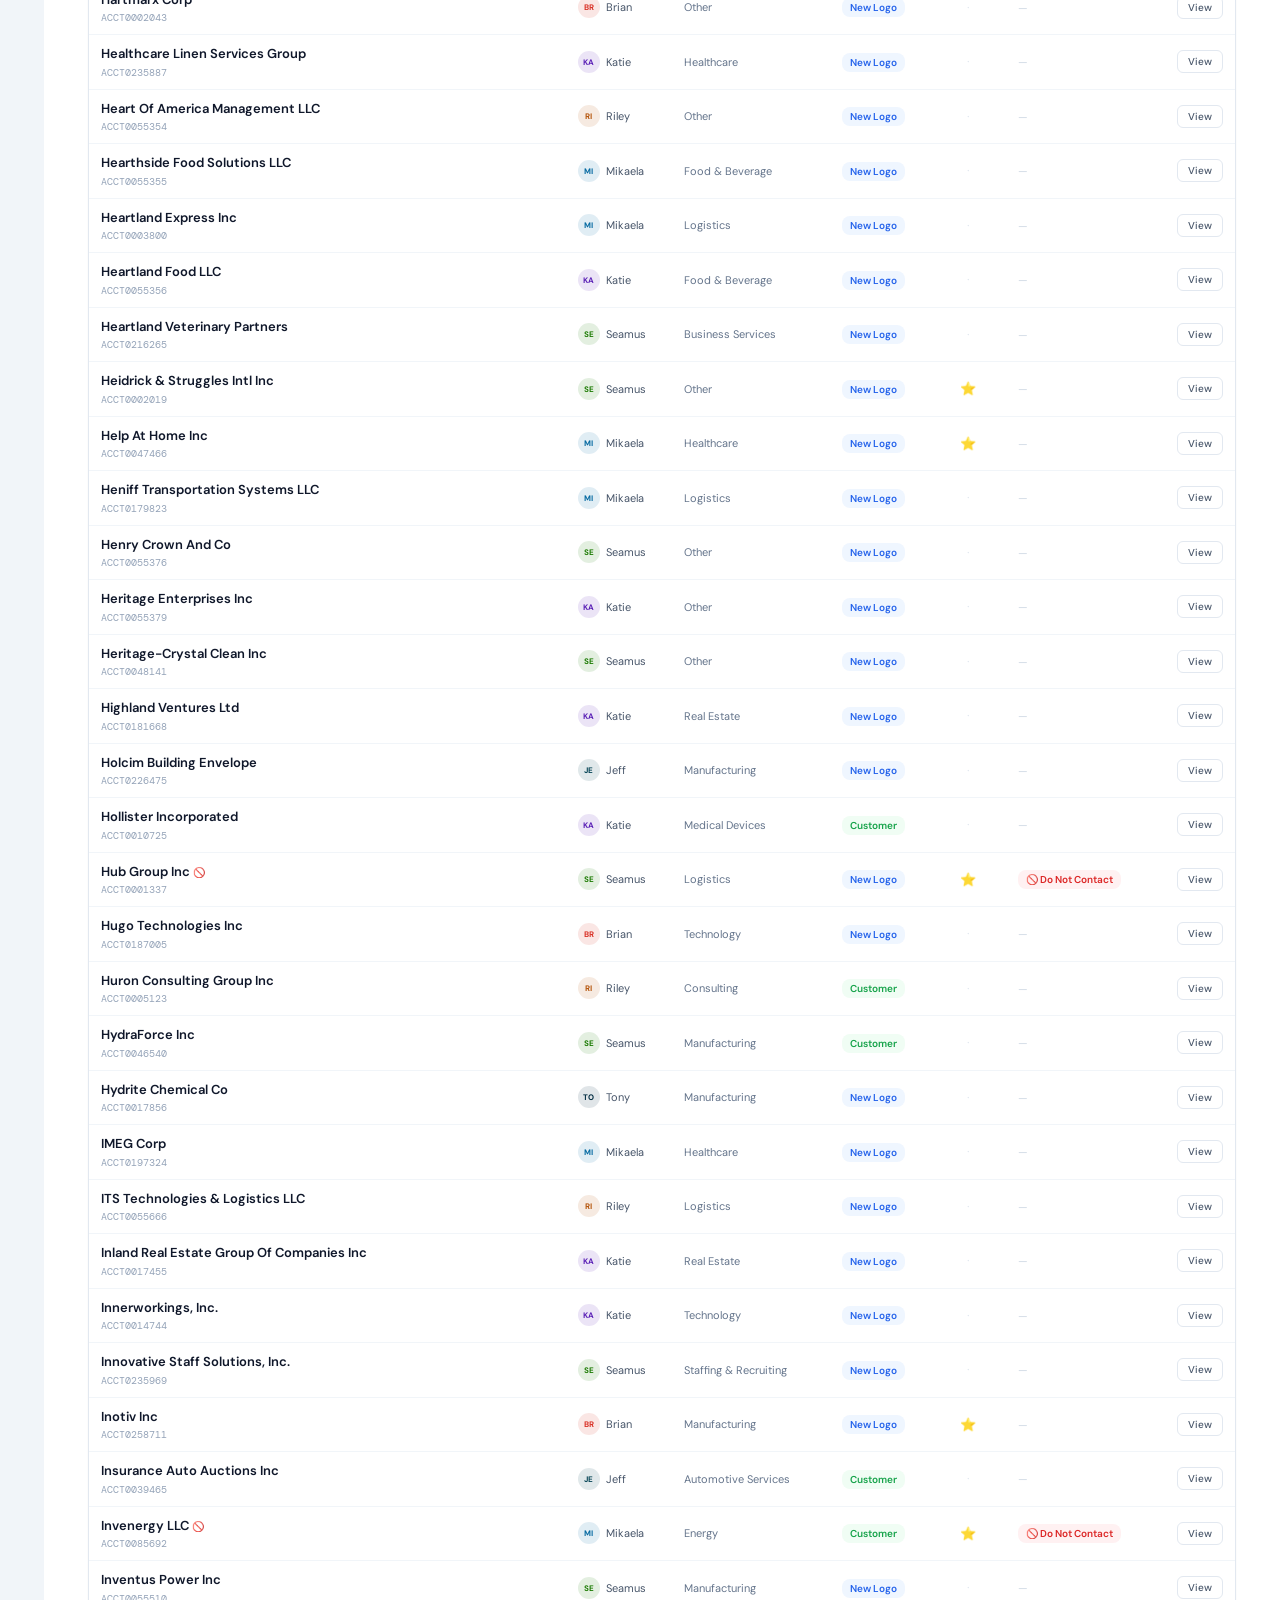
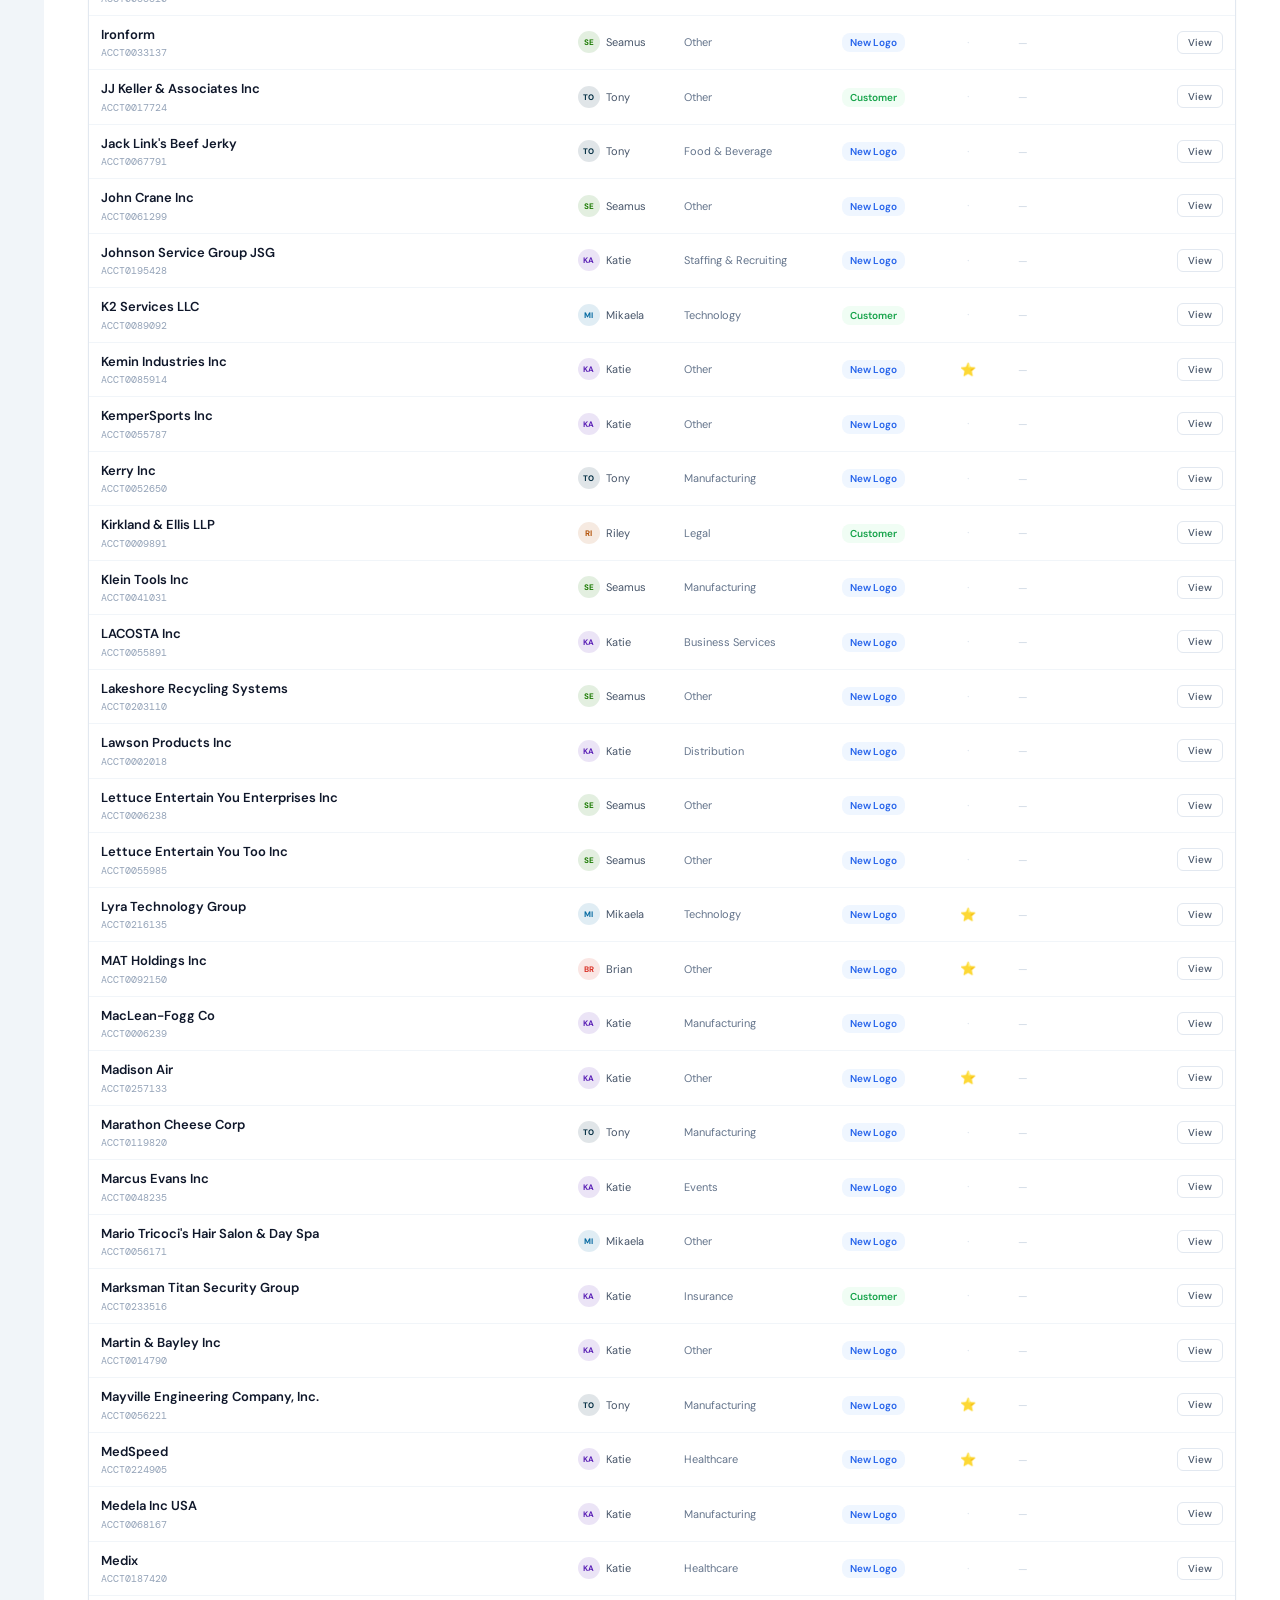
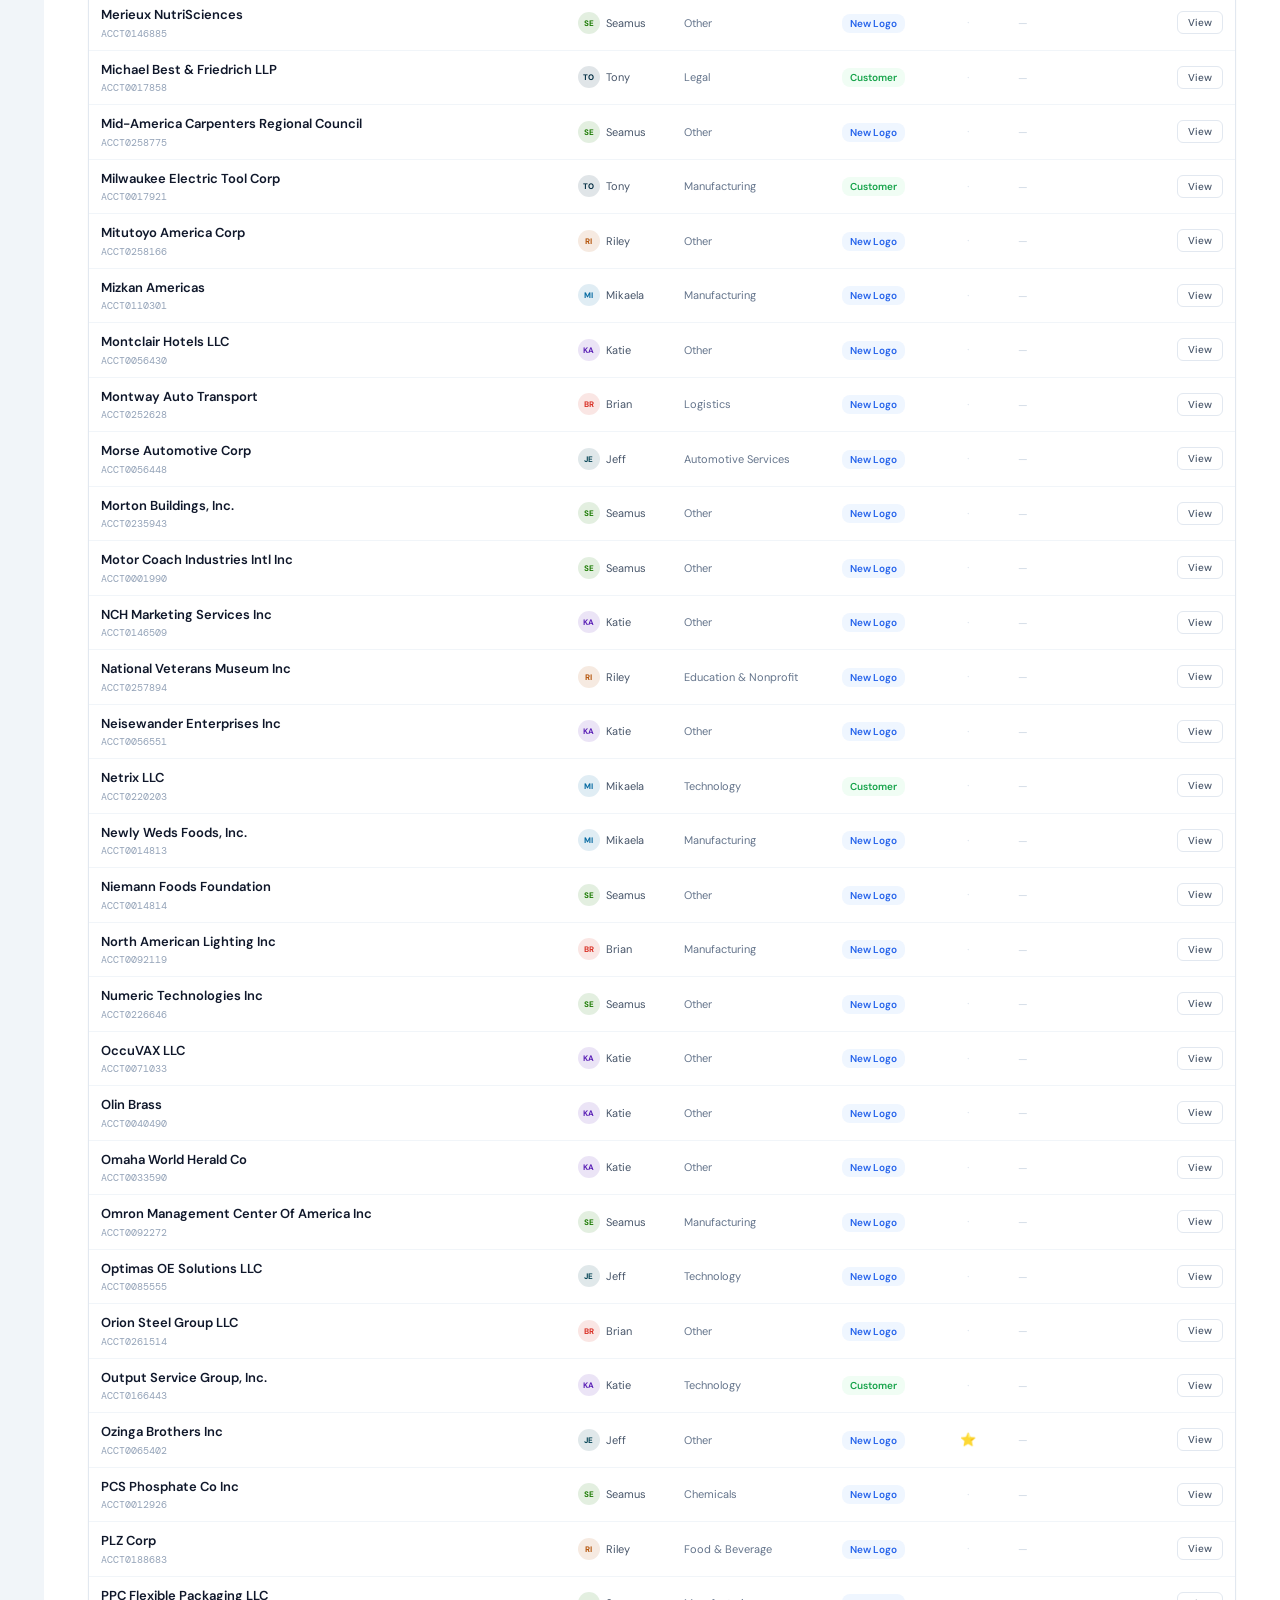
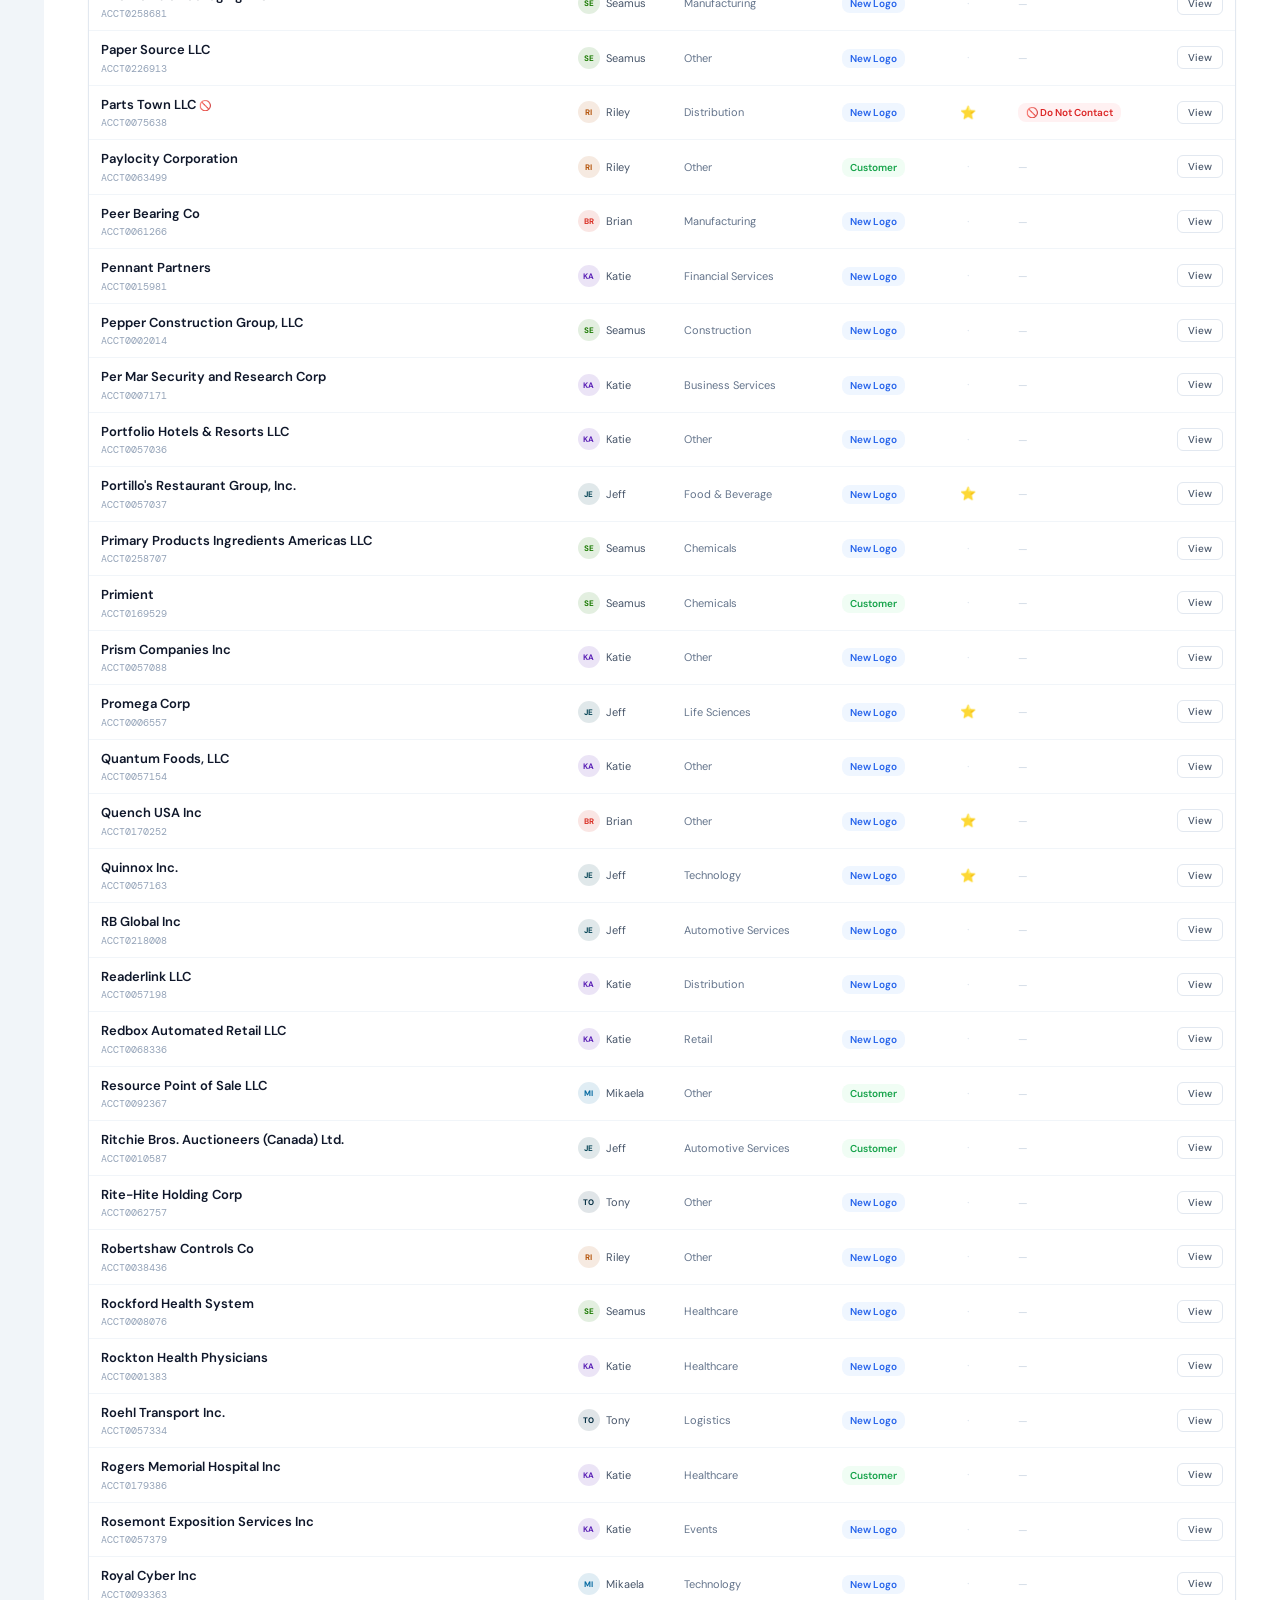
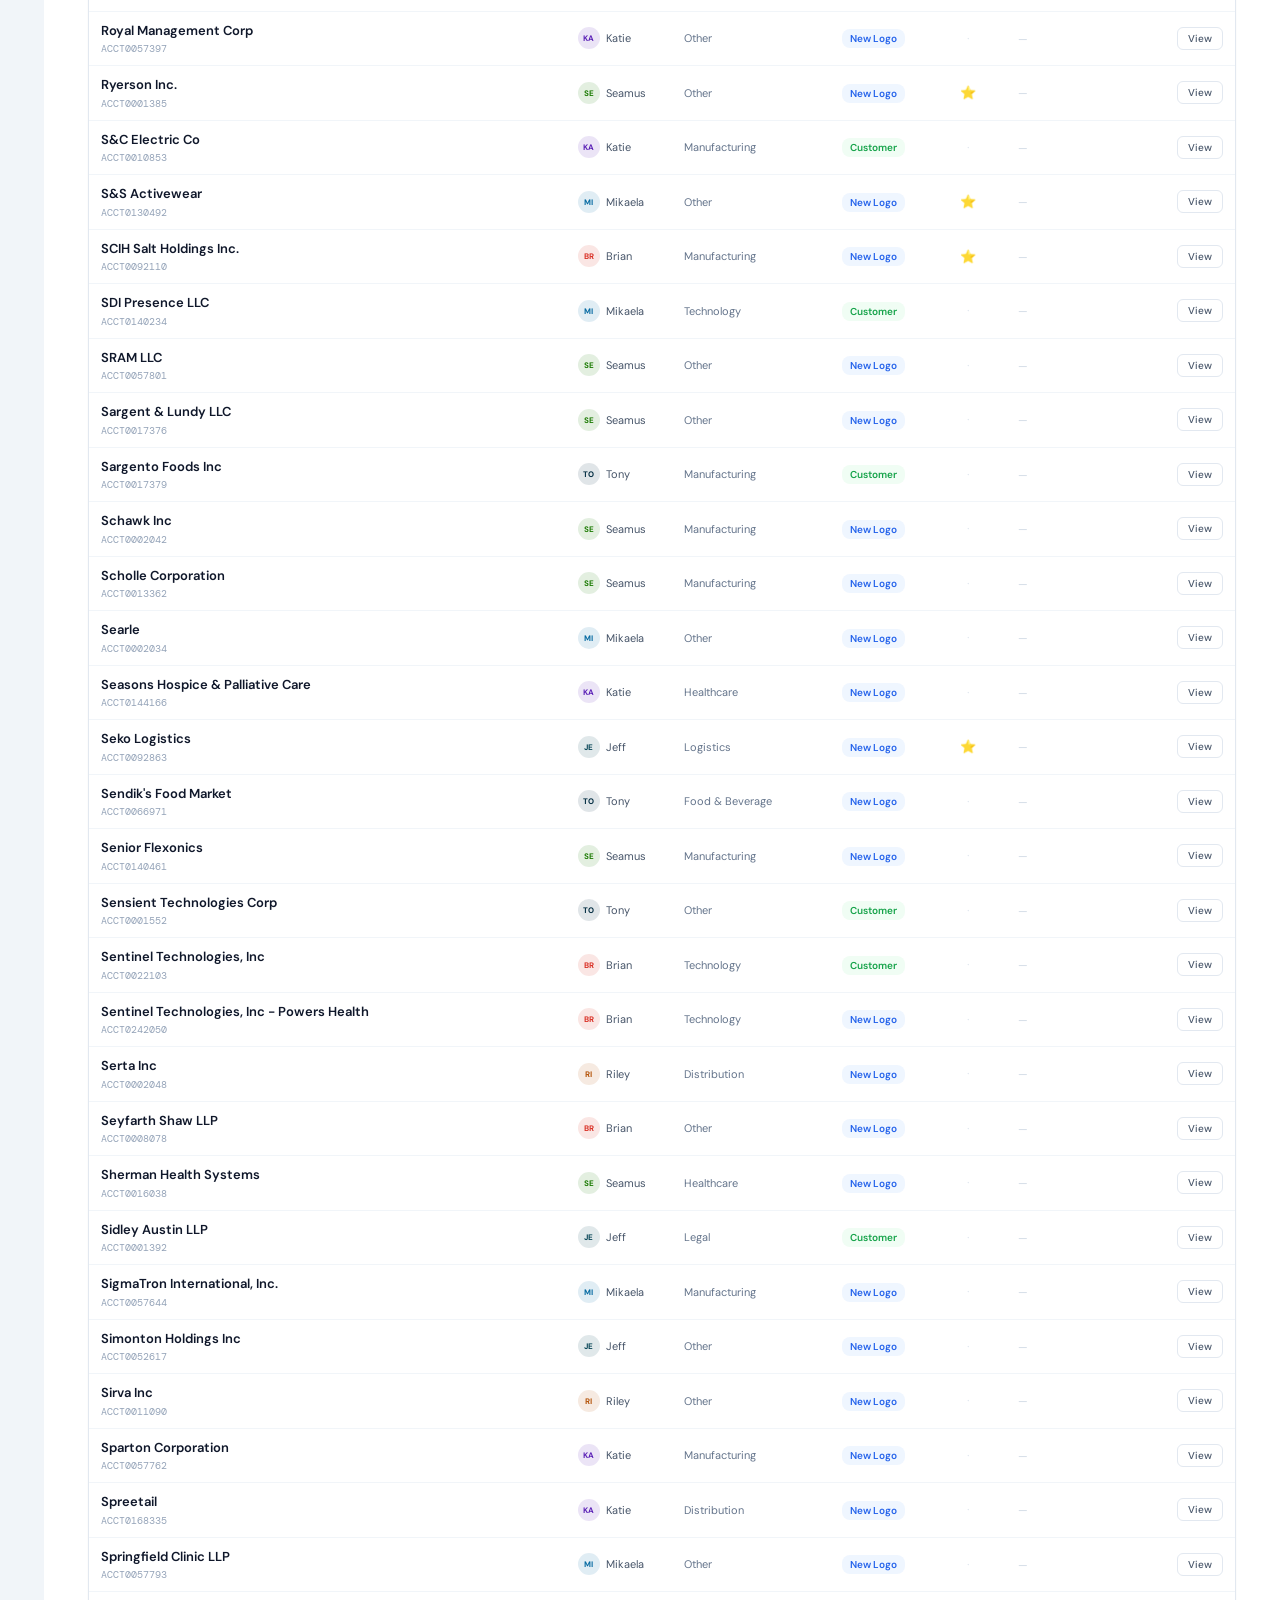
==== commit 47017be0: "Update print statement from 'Hello' to 'Goodbye'" ====
--- a/accounts.html
+++ b/accounts.html
@@ -171,7 +171,7 @@
     <a href="campaigns.html"        class="sbar-item"    ><span class="sbar-ic">📣</span>Campaigns<span class="sb">5</span></a>
     <a href="buying-groups.html"    class="sbar-item"    ><span class="sbar-ic">🎯</span>Buying Groups<span class="sb">12</span></a>
     <a href="leads.html"            class="sbar-item"    ><span class="sbar-ic">👤</span>Leads<span class="sb r">39</span></a>
-    <a href="#"                     class="sbar-item"    ><span class="sbar-ic">📅</span>Tasks<span class="sb r">17</span></a>
+    <a href="territory-leads.html"    class="sbar-item"    ><span class="sbar-ic">🗺</span>Territory Leads<span class="sb">200</span></a>
     <a href="accounts.html"         class="sbar-item on" ><span class="sbar-ic">🏢</span>Accounts<span class="sb">340</span></a>
     <a href="opportunities.html"    class="sbar-item"    ><span class="sbar-ic">💼</span>Opportunities</a>
     <a href="book-of-business.html" class="sbar-item"    ><span class="sbar-ic">📖</span>Book of Business</a>
@@ -201,6 +201,7 @@
       <a href="campaigns.html" class="ptab">Campaigns <span class="ptab-ct">5</span></a>
       <a href="buying-groups.html" class="ptab">Buying Groups <span class="ptab-ct">12</span></a>
       <a href="leads.html" class="ptab">Leads <span class="ptab-ct">39</span></a>
+      <a href="territory-leads.html"  class="ptab">Territory Leads <span class="ptab-ct">200</span></a>
       <a href="accounts.html" class="ptab on">Accounts <span class="ptab-ct">340</span></a>
       <a href="opportunities.html" class="ptab">Opportunities <span class="ptab-ct">5</span></a>
       <a href="book-of-business.html" class="ptab">Book of Business</a>
@@ -235,6 +236,7 @@
             <tr>
               <th onclick="sortBy('name')">Account ↕</th>
               <th onclick="sortBy('aeId')">AE ↕</th>
+              <th onclick="sortBy('industry')">Industry ↕</th>
               <th onclick="sortBy('type')">Type ↕</th>
               <th style="text-align:center">Big Bet</th>
               <th>Status / Notes</th>
@@ -251,7 +253,7 @@
 
 <script>
 
-const ACCOUNTS=[{"id":"fsry6xlk","name":"Milwaukee Electric Tool Corp","acctNum":"ACCT0017921","type":"customer","aeId":"tony","status":"—","bigBet":false},{"id":"6n6u30ot","name":"Tegria Services Group - US, Inc.","acctNum":"ACCT0095732","type":"customer","aeId":"tony","status":"—","bigBet":false},{"id":"ofdp16v2","name":"Sub-Zero Group Inc","acctNum":"ACCT0005141","type":"customer","aeId":"tony","status":"—","bigBet":false},{"id":"whkmpe08","name":"Michael Best & Friedrich LLP","acctNum":"ACCT0017858","type":"customer","aeId":"tony","status":"—","bigBet":false},{"id":"sykploa1","name":"Sargento Foods Inc","acctNum":"ACCT0017379","type":"customer","aeId":"tony","status":"—","bigBet":false},{"id":"zfyw4v8h","name":"Faith Technologies Inc","acctNum":"ACCT0054846","type":"customer","aeId":"tony","status":"—","bigBet":false},{"id":"79sdgqdd","name":"JJ Keller & Associates Inc","acctNum":"ACCT0017724","type":"customer","aeId":"tony","status":"—","bigBet":false},{"id":"e6652rki","name":"Blain Supply Inc","acctNum":"ACCT0065997","type":"customer","aeId":"tony","status":"—","bigBet":false},{"id":"nj95czxk","name":"Duluth Trading Co LLC","acctNum":"ACCT0091517","type":"customer","aeId":"tony","status":"—","bigBet":false},{"id":"n55xvu89","name":"Sensient Technologies Corp","acctNum":"ACCT0001552","type":"customer","aeId":"tony","status":"—","bigBet":false},{"id":"iipklrgb","name":"Rite-Hite Holding Corp","acctNum":"ACCT0062757","type":"newlogo","aeId":"tony","status":"—","bigBet":false},{"id":"yqvzdlo6","name":"Charter Manufacturing Co Inc","acctNum":"ACCT0030341","type":"newlogo","aeId":"tony","status":"—","bigBet":true},{"id":"1vx2cfq8","name":"Cielo Talent","acctNum":"ACCT0095526","type":"newlogo","aeId":"tony","status":"—","bigBet":true},{"id":"aprq8ehs","name":"Badger Meter, Inc.","acctNum":"ACCT0014611","type":"newlogo","aeId":"tony","status":"—","bigBet":true},{"id":"4y9fss1g","name":"The Boldt Group Inc","acctNum":"ACCT0014625","type":"newlogo","aeId":"tony","status":"—","bigBet":true},{"id":"k2lhlh2v","name":"Alliance Laundry Systems LLC","acctNum":"ACCT0052857","type":"newlogo","aeId":"tony","status":"—","bigBet":false},{"id":"3k5g9atp","name":"Batteries Plus LLC","acctNum":"ACCT0017716","type":"newlogo","aeId":"tony","status":"—","bigBet":true},{"id":"48li708v","name":"Mayville Engineering Company, Inc.","acctNum":"ACCT0056221","type":"newlogo","aeId":"tony","status":"—","bigBet":true},{"id":"4pp5a3uv","name":"Waupaca Foundry Inc","acctNum":"ACCT0062808","type":"newlogo","aeId":"tony","status":"—","bigBet":false},{"id":"3vy1lac6","name":"Kerry Inc","acctNum":"ACCT0052650","type":"newlogo","aeId":"tony","status":"—","bigBet":false},{"id":"ryxdnfek","name":"Green Bay Packers Inc","acctNum":"ACCT0150419","type":"newlogo","aeId":"tony","status":"—","bigBet":false},{"id":"fny4sqbi","name":"Alta Resources","acctNum":"ACCT0039551","type":"newlogo","aeId":"tony","status":"—","bigBet":false},{"id":"mjln5acj","name":"Chief Industries Inc","acctNum":"ACCT0006587","type":"newlogo","aeId":"tony","status":"—","bigBet":false},{"id":"pld832ce","name":"Hydrite Chemical Co","acctNum":"ACCT0017856","type":"newlogo","aeId":"tony","status":"—","bigBet":false},{"id":"al2hckp2","name":"Jack Link's Beef Jerky","acctNum":"ACCT0067791","type":"newlogo","aeId":"tony","status":"—","bigBet":false},{"id":"fq9d8h02","name":"Wis-Pak Inc","acctNum":"ACCT0042836","type":"newlogo","aeId":"tony","status":"—","bigBet":false},{"id":"kdpr7ej7","name":"Alro Steel Corp","acctNum":"ACCT0019354","type":"newlogo","aeId":"tony","status":"—","bigBet":false},{"id":"l3wgncxr","name":"Festival Foods","acctNum":"ACCT0101876","type":"newlogo","aeId":"tony","status":"—","bigBet":false},{"id":"atkk7bgf","name":"Colony Brands Inc","acctNum":"ACCT0017557","type":"newlogo","aeId":"tony","status":"—","bigBet":false},{"id":"erb55x8o","name":"Sendik's Food Market","acctNum":"ACCT0066971","type":"newlogo","aeId":"tony","status":"—","bigBet":false},{"id":"s0s8041q","name":"Grede Holdings, LLC.","acctNum":"ACCT0003969","type":"newlogo","aeId":"tony","status":"—","bigBet":false},{"id":"jnkhm40n","name":"Ariens","acctNum":"ACCT0037655","type":"newlogo","aeId":"tony","status":"—","bigBet":false},{"id":"q7ui20ui","name":"Roehl Transport Inc.","acctNum":"ACCT0057334","type":"newlogo","aeId":"tony","status":"—","bigBet":false},{"id":"kpcpf1th","name":"Strattec Security Corp","acctNum":"ACCT0019155","type":"newlogo","aeId":"tony","status":"—","bigBet":false},{"id":"2e6iqp40","name":"Marathon Cheese Corp","acctNum":"ACCT0119820","type":"newlogo","aeId":"tony","status":"—","bigBet":false},{"id":"1t5yda1i","name":"Astronautics Corporation of America","acctNum":"ACCT0017447","type":"newlogo","aeId":"tony","status":"—","bigBet":false},{"id":"ywqbspyb","name":"Green Bay Packaging Inc","acctNum":"ACCT0003970","type":"newlogo","aeId":"tony","status":"—","bigBet":true},{"id":"czey4emq","name":"Air Wisconsin Airlines Corporation","acctNum":"ACCT0008151","type":"newlogo","aeId":"tony","status":"—","bigBet":false},{"id":"gy1zixre","name":"Chicago Mercantile Exchange Inc","acctNum":"ACCT0001297","type":"customer","aeId":"jeff","status":"—","bigBet":false},{"id":"26uuhldj","name":"Sidley Austin LLP","acctNum":"ACCT0001392","type":"customer","aeId":"jeff","status":"—","bigBet":false},{"id":"t8asbxuk","name":"Insurance Auto Auctions Inc","acctNum":"ACCT0039465","type":"customer","aeId":"jeff","status":"—","bigBet":false},{"id":"x0xnah6s","name":"A.T. Kearney Inc","acctNum":"ACCT0010655","type":"customer","aeId":"jeff","status":"—","bigBet":false},{"id":"jar9mrls","name":"Amrize Cement Inc","acctNum":"ACCT0240730","type":"customer","aeId":"jeff","status":"—","bigBet":false},{"id":"7bwv2r7d","name":"CF Industries Enterprises, LLC","acctNum":"ACCT0001296","type":"customer","aeId":"jeff","status":"—","bigBet":false},{"id":"4thupkqw","name":"Athletico Management, LLC","acctNum":"ACCT0040513","type":"customer","aeId":"jeff","status":"—","bigBet":false},{"id":"ywzqdojx","name":"Ritchie Bros. Auctioneers (Canada) Ltd.","acctNum":"ACCT0010587","type":"customer","aeId":"jeff","status":"—","bigBet":false},{"id":"9j3l95ni","name":"Videojet Technologies Inc","acctNum":"ACCT0014587","type":"customer","aeId":"jeff","status":"—","bigBet":true},{"id":"kkrfgm7f","name":"Holcim Building Envelope","acctNum":"ACCT0226475","type":"newlogo","aeId":"jeff","status":"—","bigBet":false},{"id":"3njj0lx2","name":"Veralto","acctNum":"ACCT0218250","type":"newlogo","aeId":"jeff","status":"—","bigBet":false},{"id":"xz7gxh7y","name":"Quinnox Inc.","acctNum":"ACCT0057163","type":"newlogo","aeId":"jeff","status":"—","bigBet":true},{"id":"52v78y4v","name":"Amrize","acctNum":"ACCT0240697","type":"newlogo","aeId":"jeff","status":"—","bigBet":false},{"id":"j8apzfsc","name":"Portillo's Restaurant Group, Inc.","acctNum":"ACCT0057037","type":"newlogo","aeId":"jeff","status":"—","bigBet":true},{"id":"f1bmg7oy","name":"RB Global Inc","acctNum":"ACCT0218008","type":"newlogo","aeId":"jeff","status":"—","bigBet":false},{"id":"1bs4vglc","name":"Promega Corp","acctNum":"ACCT0006557","type":"newlogo","aeId":"jeff","status":"—","bigBet":true},{"id":"e26lykoc","name":"American Ordnance LLC","acctNum":"ACCT0052906","type":"newlogo","aeId":"jeff","status":"—","bigBet":false},{"id":"ln43lpyq","name":"Equity Lifestyle Properties Inc","acctNum":"ACCT0014696","type":"newlogo","aeId":"jeff","status":"—","bigBet":false},{"id":"kx1xtzs6","name":"Morse Automotive Corp","acctNum":"ACCT0056448","type":"newlogo","aeId":"jeff","status":"—","bigBet":false},{"id":"8ck7e6ng","name":"Clover Technologies Group LLC","acctNum":"ACCT0037136","type":"newlogo","aeId":"jeff","status":"—","bigBet":false},{"id":"bmdfxkpe","name":"Optimas OE Solutions LLC","acctNum":"ACCT0085555","type":"newlogo","aeId":"jeff","status":"—","bigBet":false},{"id":"a0floxra","name":"Total Administrative Services Corp","acctNum":"ACCT0097382","type":"newlogo","aeId":"jeff","status":"—","bigBet":true},{"id":"ytoqjnyk","name":"Ozinga Brothers Inc","acctNum":"ACCT0065402","type":"newlogo","aeId":"jeff","status":"—","bigBet":true},{"id":"1l12q6gi","name":"Cardinal Logistics Management Inc","acctNum":"ACCT0053475","type":"newlogo","aeId":"jeff","status":"—","bigBet":false},{"id":"by23kyy5","name":"Wilton Brands LLC","acctNum":"ACCT0058834","type":"newlogo","aeId":"jeff","status":"—","bigBet":false},{"id":"izoues5z","name":"ABT Electronics Inc","acctNum":"ACCT0014593","type":"newlogo","aeId":"jeff","status":"—","bigBet":false},{"id":"s4zpm4cf","name":"Trustmark Insurance Company","acctNum":"ACCT0261194","type":"newlogo","aeId":"jeff","status":"—","bigBet":false},{"id":"v5ft7tk1","name":"Seko Logistics","acctNum":"ACCT0092863","type":"newlogo","aeId":"jeff","status":"—","bigBet":true},{"id":"88766qhl","name":"Gilster-Mary Lee Corporation","acctNum":"ACCT0002041","type":"newlogo","aeId":"jeff","status":"—","bigBet":false},{"id":"3z3rxkpp","name":"Simonton Holdings Inc","acctNum":"ACCT0052617","type":"newlogo","aeId":"jeff","status":"—","bigBet":false},{"id":"df0mxwt3","name":"Kirkland & Ellis LLP","acctNum":"ACCT0009891","type":"customer","aeId":"riley","status":"—","bigBet":false},{"id":"8demkwmf","name":"Huron Consulting Group Inc","acctNum":"ACCT0005123","type":"customer","aeId":"riley","status":"—","bigBet":false},{"id":"h828ft68","name":"Paylocity Corporation","acctNum":"ACCT0063499","type":"customer","aeId":"riley","status":"—","bigBet":false},{"id":"bboew7j9","name":"Federal Home Loan Bank Of Chicago","acctNum":"ACCT0008964","type":"customer","aeId":"riley","status":"—","bigBet":false},{"id":"0yrt9l8u","name":"Echo Global Logistics, Inc.","acctNum":"ACCT0014681","type":"customer","aeId":"riley","status":"—","bigBet":false},{"id":"qofehn2w","name":"Afni Inc","acctNum":"ACCT0000521","type":"customer","aeId":"riley","status":"—","bigBet":false},{"id":"gzk1hbsr","name":"Wheatland Tube, LLC","acctNum":"ACCT0005624","type":"customer","aeId":"riley","status":"—","bigBet":false},{"id":"ngqh7bi7","name":"GATX Corporation","acctNum":"ACCT0001328","type":"customer","aeId":"riley","status":"—","bigBet":true},{"id":"xemacqc3","name":"Foremost Farms USA Cooperative","acctNum":"ACCT0001483","type":"customer","aeId":"riley","status":"—","bigBet":false},{"id":"wnnflwgt","name":"Convergint Technologies LLC","acctNum":"ACCT0038901","type":"newlogo","aeId":"riley","status":"—","bigBet":false},{"id":"m7m5qrqf","name":"Crescent Electric Supply Co","acctNum":"ACCT0054409","type":"newlogo","aeId":"riley","status":"—","bigBet":false},{"id":"y7c1fb8e","name":"National Veterans Museum Inc","acctNum":"ACCT0257894","type":"newlogo","aeId":"riley","status":"—","bigBet":false},{"id":"4azx8er6","name":"Winston & Strawn LLP","acctNum":"ACCT0005470","type":"newlogo","aeId":"riley","status":"—","bigBet":false},{"id":"qgo9w1uu","name":"United Center Joint Venture","acctNum":"ACCT0014896","type":"newlogo","aeId":"riley","status":"—","bigBet":false},{"id":"4vljkn5j","name":"Parts Town LLC","acctNum":"ACCT0075638","type":"newlogo","aeId":"riley","status":"Do Not Contact","bigBet":true},{"id":"qsm1o4io","name":"Verano Holdings LLC","acctNum":"ACCT0206509","type":"newlogo","aeId":"riley","status":"—","bigBet":false},{"id":"uwu646t9","name":"Mitutoyo America Corp","acctNum":"ACCT0258166","type":"newlogo","aeId":"riley","status":"—","bigBet":false},{"id":"7lnlmtzd","name":"First Hospitality Group Inc","acctNum":"ACCT0054905","type":"newlogo","aeId":"riley","status":"—","bigBet":false},{"id":"6nzlfnvo","name":"BDT Partners, L.P.","acctNum":"ACCT0228116","type":"newlogo","aeId":"riley","status":"—","bigBet":false},{"id":"2buwv1ny","name":"Cgi Manufacturing Holdings LLC","acctNum":"ACCT0258712","type":"newlogo","aeId":"riley","status":"—","bigBet":false},{"id":"ki4u43r9","name":"Amsted Industries Inc","acctNum":"ACCT0001265","type":"newlogo","aeId":"riley","status":"—","bigBet":true},{"id":"ffjfmrih","name":"Climate Pros LLC","acctNum":"ACCT0176748","type":"newlogo","aeId":"riley","status":"—","bigBet":false},{"id":"4dn1p2ok","name":"Wilson Sporting Goods Co","acctNum":"ACCT0058831","type":"newlogo","aeId":"riley","status":"—","bigBet":false},{"id":"55wgnb4s","name":"Heart Of America Management LLC","acctNum":"ACCT0055354","type":"newlogo","aeId":"riley","status":"—","bigBet":false},{"id":"p6opij1w","name":"FTD Companies Inc","acctNum":"ACCT0026253","type":"newlogo","aeId":"riley","status":"—","bigBet":false},{"id":"5g523312","name":"Ag Processing Inc","acctNum":"ACCT0001121","type":"newlogo","aeId":"riley","status":"—","bigBet":false},{"id":"r80d70bq","name":"Serta Inc","acctNum":"ACCT0002048","type":"newlogo","aeId":"riley","status":"—","bigBet":false},{"id":"73klricm","name":"Sirva Inc","acctNum":"ACCT0011090","type":"newlogo","aeId":"riley","status":"—","bigBet":false},{"id":"hwqgg0jt","name":"PLZ Corp","acctNum":"ACCT0188683","type":"newlogo","aeId":"riley","status":"—","bigBet":false},{"id":"hdhqgmid","name":"Dot Foods Inc","acctNum":"ACCT0001308","type":"newlogo","aeId":"riley","status":"—","bigBet":true},{"id":"90lktmtw","name":"ITS Technologies & Logistics LLC","acctNum":"ACCT0055666","type":"newlogo","aeId":"riley","status":"—","bigBet":false},{"id":"20pzqpza","name":"Robertshaw Controls Co","acctNum":"ACCT0038436","type":"newlogo","aeId":"riley","status":"—","bigBet":false},{"id":"thd98bx7","name":"Hollister Incorporated","acctNum":"ACCT0010725","type":"customer","aeId":"katie","status":"—","bigBet":false},{"id":"80eut6r1","name":"Clayco Construction Co Inc","acctNum":"ACCT0014920","type":"customer","aeId":"katie","status":"—","bigBet":false},{"id":"615pvxnk","name":"Sysmex America, Inc.","acctNum":"ACCT0021264","type":"customer","aeId":"katie","status":"—","bigBet":false},{"id":"j39qpxqd","name":"Griffith Foods Inc","acctNum":"ACCT0000717","type":"customer","aeId":"katie","status":"—","bigBet":false},{"id":"eo0pfrtd","name":"S&C Electric Co","acctNum":"ACCT0010853","type":"customer","aeId":"katie","status":"—","bigBet":false},{"id":"duzjht9i","name":"Output Service Group, Inc.","acctNum":"ACCT0166443","type":"customer","aeId":"katie","status":"—","bigBet":false},{"id":"9shgeass","name":"Rogers Memorial Hospital Inc","acctNum":"ACCT0179386","type":"customer","aeId":"katie","status":"—","bigBet":false},{"id":"7fnyin87","name":"Weber-Stephen Products LLC","acctNum":"ACCT0027602","type":"customer","aeId":"katie","status":"—","bigBet":false},{"id":"y21kcx2g","name":"Marksman Titan Security Group","acctNum":"ACCT0233516","type":"customer","aeId":"katie","status":"—","bigBet":false},{"id":"lexsa4wz","name":"Titan Intl Inc","acctNum":"ACCT0002035","type":"customer","aeId":"katie","status":"—","bigBet":false},{"id":"4hd7g07u","name":"Madison Air","acctNum":"ACCT0257133","type":"newlogo","aeId":"katie","status":"—","bigBet":true},{"id":"0cm1epd6","name":"Circana","acctNum":"ACCT0017466","type":"newlogo","aeId":"katie","status":"—","bigBet":true},{"id":"ngtgqdey","name":"Johnson Service Group JSG","acctNum":"ACCT0195428","type":"newlogo","aeId":"katie","status":"—","bigBet":false},{"id":"r9xk5488","name":"Redbox Automated Retail LLC","acctNum":"ACCT0068336","type":"newlogo","aeId":"katie","status":"—","bigBet":false},{"id":"mhwu5tdx","name":"Akorn Inc","acctNum":"ACCT0052806","type":"newlogo","aeId":"katie","status":"—","bigBet":false},{"id":"u3srfby3","name":"infoGROUP Inc.","acctNum":"ACCT0005680","type":"newlogo","aeId":"katie","status":"—","bigBet":false},{"id":"fflp7j73","name":"Coleman Cable Inc","acctNum":"ACCT0014655","type":"newlogo","aeId":"katie","status":"—","bigBet":false},{"id":"1l9cmx8t","name":"Medix","acctNum":"ACCT0187420","type":"newlogo","aeId":"katie","status":"—","bigBet":false},{"id":"8eri8ldr","name":"Czarnowski Display Service Inc","acctNum":"ACCT0054444","type":"newlogo","aeId":"katie","status":"—","bigBet":false},{"id":"0va8avut","name":"NCH Marketing Services Inc","acctNum":"ACCT0146509","type":"newlogo","aeId":"katie","status":"—","bigBet":false},{"id":"3hjkvej5","name":"Fort Dearborn Co","acctNum":"ACCT0140601","type":"newlogo","aeId":"katie","status":"—","bigBet":false},{"id":"akl1jzt9","name":"Tootsie Roll Industries Inc","acctNum":"ACCT0014892","type":"newlogo","aeId":"katie","status":"—","bigBet":false},{"id":"djla6m1i","name":"Godfather's Pizza Inc","acctNum":"ACCT0055109","type":"newlogo","aeId":"katie","status":"—","bigBet":false},{"id":"5z3a8lbq","name":"United Temps Inc","acctNum":"ACCT0058524","type":"newlogo","aeId":"katie","status":"—","bigBet":false},{"id":"kigbz4wx","name":"Andy Frain Services Inc","acctNum":"ACCT0052944","type":"newlogo","aeId":"katie","status":"—","bigBet":false},{"id":"b4fjps8z","name":"Sparton Corporation","acctNum":"ACCT0057762","type":"newlogo","aeId":"katie","status":"—","bigBet":false},{"id":"03sevuge","name":"Marcus Evans Inc","acctNum":"ACCT0048235","type":"newlogo","aeId":"katie","status":"—","bigBet":false},{"id":"spnw48ue","name":"DQS Inc","acctNum":"ACCT0160357","type":"newlogo","aeId":"katie","status":"—","bigBet":false},{"id":"zxlud89g","name":"Prism Companies Inc","acctNum":"ACCT0057088","type":"newlogo","aeId":"katie","status":"—","bigBet":false},{"id":"yxep8ri5","name":"Healthcare Linen Services Group","acctNum":"ACCT0235887","type":"newlogo","aeId":"katie","status":"—","bigBet":false},{"id":"ay3xl7pb","name":"Heartland Food LLC","acctNum":"ACCT0055356","type":"newlogo","aeId":"katie","status":"—","bigBet":false},{"id":"kwpes3mw","name":"Rosemont Exposition Services Inc","acctNum":"ACCT0057379","type":"newlogo","aeId":"katie","status":"—","bigBet":false},{"id":"z06nksg4","name":"Tennis Corp Of America","acctNum":"ACCT0058072","type":"newlogo","aeId":"katie","status":"—","bigBet":false},{"id":"kg0osee1","name":"Martin & Bayley Inc","acctNum":"ACCT0014790","type":"newlogo","aeId":"katie","status":"—","bigBet":false},{"id":"nbucesl4","name":"Medela Inc USA","acctNum":"ACCT0068167","type":"newlogo","aeId":"katie","status":"—","bigBet":false},{"id":"5evxaqdg","name":"AFFINA","acctNum":"ACCT0017606","type":"newlogo","aeId":"katie","status":"—","bigBet":false},{"id":"pw6f5f38","name":"Allnet Air","acctNum":"ACCT0135588","type":"newlogo","aeId":"katie","status":"—","bigBet":false},{"id":"rvxvvg53","name":"MedSpeed","acctNum":"ACCT0224905","type":"newlogo","aeId":"katie","status":"—","bigBet":true},{"id":"n7yy8srq","name":"Harting, Inc of North America","acctNum":"ACCT0014727","type":"newlogo","aeId":"katie","status":"—","bigBet":false},{"id":"ktulqret","name":"Inland Real Estate Group Of Companies Inc","acctNum":"ACCT0017455","type":"newlogo","aeId":"katie","status":"—","bigBet":false},{"id":"cslzonky","name":"Spreetail","acctNum":"ACCT0168335","type":"newlogo","aeId":"katie","status":"—","bigBet":false},{"id":"igj4jad7","name":"Lawson Products Inc","acctNum":"ACCT0002018","type":"newlogo","aeId":"katie","status":"—","bigBet":false},{"id":"bmhs3ems","name":"Rockton Health Physicians","acctNum":"ACCT0001383","type":"newlogo","aeId":"katie","status":"—","bigBet":false},{"id":"72nht41z","name":"Flat Out Crazy, LLC","acctNum":"ACCT0054923","type":"newlogo","aeId":"katie","status":"—","bigBet":false},{"id":"r1iu1udw","name":"Biaggi's Ristorante Italiano LLC","acctNum":"ACCT0053226","type":"newlogo","aeId":"katie","status":"—","bigBet":false},{"id":"6iw8btp0","name":"Royal Management Corp","acctNum":"ACCT0057397","type":"newlogo","aeId":"katie","status":"—","bigBet":false},{"id":"61lsm44x","name":"LACOSTA Inc","acctNum":"ACCT0055891","type":"newlogo","aeId":"katie","status":"—","bigBet":false},{"id":"4rpa6xjm","name":"B&R Stores Inc","acctNum":"ACCT0053107","type":"newlogo","aeId":"katie","status":"—","bigBet":false},{"id":"jvja7dqb","name":"OccuVAX LLC","acctNum":"ACCT0071033","type":"newlogo","aeId":"katie","status":"—","bigBet":false},{"id":"sii9zjqd","name":"Neisewander Enterprises Inc","acctNum":"ACCT0056551","type":"newlogo","aeId":"katie","status":"—","bigBet":false},{"id":"h1fyjgf0","name":"Chicago Sun-Times Features Inc","acctNum":"ACCT0053689","type":"newlogo","aeId":"katie","status":"—","bigBet":false},{"id":"y48vx7yg","name":"Seasons Hospice & Palliative Care","acctNum":"ACCT0144166","type":"newlogo","aeId":"katie","status":"—","bigBet":false},{"id":"7cc78jx7","name":"KemperSports Inc","acctNum":"ACCT0055787","type":"newlogo","aeId":"katie","status":"—","bigBet":false},{"id":"554hxixg","name":"Covenant Security Services Ltd","acctNum":"ACCT0054382","type":"newlogo","aeId":"katie","status":"—","bigBet":false},{"id":"w99zhj1s","name":"Highland Ventures Ltd","acctNum":"ACCT0181668","type":"newlogo","aeId":"katie","status":"—","bigBet":false},{"id":"r199fqxg","name":"Quantum Foods, LLC","acctNum":"ACCT0057154","type":"newlogo","aeId":"katie","status":"—","bigBet":false},{"id":"23pm11eu","name":"Readerlink LLC","acctNum":"ACCT0057198","type":"newlogo","aeId":"katie","status":"—","bigBet":false},{"id":"lrha5f7i","name":"Vi Living","acctNum":"ACCT0092704","type":"newlogo","aeId":"katie","status":"—","bigBet":false},{"id":"njae8ne8","name":"Community Care Systems Inc","acctNum":"ACCT0054038","type":"newlogo","aeId":"katie","status":"—","bigBet":false},{"id":"xhymif9s","name":"Per Mar Security and Research Corp","acctNum":"ACCT0007171","type":"newlogo","aeId":"katie","status":"—","bigBet":false},{"id":"6pmfdalh","name":"Footprint Retail Services","acctNum":"ACCT0144158","type":"newlogo","aeId":"katie","status":"—","bigBet":false},{"id":"m2zi6kj6","name":"Omaha World Herald Co","acctNum":"ACCT0033590","type":"newlogo","aeId":"katie","status":"—","bigBet":false},{"id":"yjrish0g","name":"Swissotel Management Corp","acctNum":"ACCT0057999","type":"newlogo","aeId":"katie","status":"—","bigBet":false},{"id":"ejiqflbh","name":"Cooper's Hawk Winery & Restaurant LLC","acctNum":"ACCT0132508","type":"newlogo","aeId":"katie","status":"—","bigBet":false},{"id":"kccovjl8","name":"Pennant Partners","acctNum":"ACCT0015981","type":"newlogo","aeId":"katie","status":"—","bigBet":false},{"id":"89qqunwq","name":"Heritage Enterprises Inc","acctNum":"ACCT0055379","type":"newlogo","aeId":"katie","status":"—","bigBet":false},{"id":"fjrs6n0c","name":"Cosatech, Inc.","acctNum":"ACCT0054184","type":"newlogo","aeId":"katie","status":"—","bigBet":false},{"id":"dqi4guqx","name":"Superior Consolidated Industries Inc","acctNum":"ACCT0046124","type":"newlogo","aeId":"katie","status":"—","bigBet":false},{"id":"gvr62chx","name":"Stats Perform","acctNum":"ACCT0097685","type":"newlogo","aeId":"katie","status":"—","bigBet":false},{"id":"v11291t7","name":"Accretive Solutions Inc","acctNum":"ACCT0020203","type":"newlogo","aeId":"katie","status":"—","bigBet":false},{"id":"ubp2a0i9","name":"Innerworkings, Inc.","acctNum":"ACCT0014744","type":"newlogo","aeId":"katie","status":"—","bigBet":false},{"id":"ybwac5te","name":"Symbria","acctNum":"ACCT0144160","type":"newlogo","aeId":"katie","status":"—","bigBet":false},{"id":"qwj4e91b","name":"Portfolio Hotels & Resorts LLC","acctNum":"ACCT0057036","type":"newlogo","aeId":"katie","status":"—","bigBet":false},{"id":"6g0s2rqp","name":"Baker's Supermarkets Inc","acctNum":"ACCT0053121","type":"newlogo","aeId":"katie","status":"—","bigBet":false},{"id":"wnt782yh","name":"System Software Associates Inc Del","acctNum":"ACCT0058011","type":"newlogo","aeId":"katie","status":"—","bigBet":false},{"id":"qvn2l6mg","name":"Kemin Industries Inc","acctNum":"ACCT0085914","type":"newlogo","aeId":"katie","status":"—","bigBet":true},{"id":"w703qnni","name":"Olin Brass","acctNum":"ACCT0040490","type":"newlogo","aeId":"katie","status":"—","bigBet":false},{"id":"yji897p0","name":"Tecta America Corp","acctNum":"ACCT0058050","type":"newlogo","aeId":"katie","status":"—","bigBet":true},{"id":"17e69lum","name":"Montclair Hotels LLC","acctNum":"ACCT0056430","type":"newlogo","aeId":"katie","status":"—","bigBet":false},{"id":"4bc39grb","name":"MacLean-Fogg Co","acctNum":"ACCT0006239","type":"newlogo","aeId":"katie","status":"—","bigBet":false},{"id":"5iupgwhh","name":"BlueCross BlueShield Association","acctNum":"ACCT0008067","type":"customer","aeId":"brian","status":"—","bigBet":false},{"id":"2ote67cz","name":"US LBM LLC","acctNum":"ACCT0058547","type":"customer","aeId":"brian","status":"—","bigBet":false},{"id":"0xcco5d0","name":"AIT Worldwide Logistics","acctNum":"ACCT0020235","type":"customer","aeId":"brian","status":"—","bigBet":false},{"id":"wk0sdphk","name":"Sentinel Technologies, Inc","acctNum":"ACCT0022103","type":"customer","aeId":"brian","status":"—","bigBet":false},{"id":"fngu4zv2","name":"West Monroe Partners LLC.","acctNum":"ACCT0147132","type":"customer","aeId":"brian","status":"—","bigBet":false},{"id":"30gjnh5r","name":"Cloud5 Communications","acctNum":"ACCT0135693","type":"customer","aeId":"brian","status":"—","bigBet":false},{"id":"gaf1fzt1","name":"Crash Champions","acctNum":"ACCT0169536","type":"customer","aeId":"brian","status":"—","bigBet":false},{"id":"688hx0z4","name":"Culligan International Company","acctNum":"ACCT0014667","type":"customer","aeId":"brian","status":"—","bigBet":false},{"id":"qh274ap6","name":"Advanced Technology Services, Inc.","acctNum":"ACCT0000691","type":"newlogo","aeId":"brian","status":"—","bigBet":true},{"id":"glnaj3bn","name":"North American Lighting Inc","acctNum":"ACCT0092119","type":"newlogo","aeId":"brian","status":"—","bigBet":false},{"id":"6yo8b5ne","name":"Digital Management LLC","acctNum":"ACCT0156499","type":"newlogo","aeId":"brian","status":"—","bigBet":false},{"id":"zgjf06ek","name":"Montway Auto Transport","acctNum":"ACCT0252628","type":"newlogo","aeId":"brian","status":"—","bigBet":false},{"id":"4ilu7y3v","name":"Seyfarth Shaw LLP","acctNum":"ACCT0008078","type":"newlogo","aeId":"brian","status":"—","bigBet":false},{"id":"dwez812j","name":"Ball Horticultural Company","acctNum":"ACCT0053128","type":"newlogo","aeId":"brian","status":"—","bigBet":false},{"id":"2991i2nb","name":"Addison Group","acctNum":"ACCT0052759","type":"newlogo","aeId":"brian","status":"—","bigBet":false},{"id":"2hain4g2","name":"SCIH Salt Holdings Inc.","acctNum":"ACCT0092110","type":"newlogo","aeId":"brian","status":"—","bigBet":true},{"id":"yw4oixnc","name":"Breakthru Beverage Group","acctNum":"ACCT0098250","type":"newlogo","aeId":"brian","status":"Do Not Contact","bigBet":true},{"id":"z5r16iy0","name":"Curran Group, Inc.","acctNum":"ACCT0054437","type":"newlogo","aeId":"brian","status":"—","bigBet":false},{"id":"35dape8r","name":"Digital Management Inc. Enterprise Services Group (FedRAMP)","acctNum":"ACCT0142690","type":"newlogo","aeId":"brian","status":"—","bigBet":false},{"id":"c30hmf7u","name":"Evraz Inc NA","acctNum":"ACCT0010251","type":"newlogo","aeId":"brian","status":"—","bigBet":false},{"id":"7wjl9p69","name":"Federal Signal Corporation","acctNum":"ACCT0001321","type":"newlogo","aeId":"brian","status":"—","bigBet":false},{"id":"oivqdvh1","name":"Sentinel Technologies, Inc - Powers Health","acctNum":"ACCT0242050","type":"newlogo","aeId":"brian","status":"—","bigBet":false},{"id":"rvv6ilvm","name":"Hartmarx Corp","acctNum":"ACCT0002043","type":"newlogo","aeId":"brian","status":"—","bigBet":false},{"id":"fptc3llm","name":"Inotiv Inc","acctNum":"ACCT0258711","type":"newlogo","aeId":"brian","status":"—","bigBet":true},{"id":"9nnq372f","name":"Waldinger Corp","acctNum":"ACCT0006603","type":"newlogo","aeId":"brian","status":"—","bigBet":false},{"id":"nj0l1l2o","name":"MAT Holdings Inc","acctNum":"ACCT0092150","type":"newlogo","aeId":"brian","status":"—","bigBet":true},{"id":"o030t8pb","name":"Coveris","acctNum":"ACCT0095162","type":"newlogo","aeId":"brian","status":"—","bigBet":false},{"id":"z37y3x83","name":"Quench USA Inc","acctNum":"ACCT0170252","type":"newlogo","aeId":"brian","status":"—","bigBet":true},{"id":"cein3dhp","name":"Corelle Brands","acctNum":"ACCT0219548","type":"newlogo","aeId":"brian","status":"—","bigBet":false},{"id":"yr1gllfr","name":"Peer Bearing Co","acctNum":"ACCT0061266","type":"newlogo","aeId":"brian","status":"—","bigBet":false},{"id":"4tnwcvsr","name":"Elkay Manufacturing Co","acctNum":"ACCT0014687","type":"newlogo","aeId":"brian","status":"—","bigBet":false},{"id":"wrvk3vbm","name":"Gerber Collision And Glass - ITSM","acctNum":"ACCT0069648","type":"newlogo","aeId":"brian","status":"—","bigBet":true},{"id":"v0oda74r","name":"Orion Steel Group LLC","acctNum":"ACCT0261514","type":"newlogo","aeId":"brian","status":"—","bigBet":false},{"id":"uvbttupj","name":"The Planet Group","acctNum":"ACCT0230592","type":"newlogo","aeId":"brian","status":"—","bigBet":false},{"id":"jfgdblam","name":"Baird & Warner","acctNum":"ACCT0145481","type":"newlogo","aeId":"brian","status":"—","bigBet":false},{"id":"makqyljj","name":"Hugo Technologies Inc","acctNum":"ACCT0187005","type":"newlogo","aeId":"brian","status":"—","bigBet":false},{"id":"76d5aooi","name":"Eversana","acctNum":"ACCT0133138","type":"customer","aeId":"seamus","status":"—","bigBet":false},{"id":"wxhy4z3u","name":"Tate & Lyle Inc","acctNum":"ACCT0005228","type":"customer","aeId":"seamus","status":"—","bigBet":false},{"id":"6bfny2y1","name":"DMI Inc","acctNum":"ACCT0024135","type":"customer","aeId":"seamus","status":"—","bigBet":false},{"id":"9d7qbdvr","name":"TTX Company","acctNum":"ACCT0010571","type":"customer","aeId":"seamus","status":"—","bigBet":false},{"id":"wnxsv4in","name":"Stepan Co","acctNum":"ACCT0001401","type":"customer","aeId":"seamus","status":"—","bigBet":false},{"id":"2p2poqq9","name":"Primient","acctNum":"ACCT0169529","type":"customer","aeId":"seamus","status":"—","bigBet":false},{"id":"ejeaeu71","name":"HydraForce Inc","acctNum":"ACCT0046540","type":"customer","aeId":"seamus","status":"—","bigBet":false},{"id":"o4hibn0y","name":"DMI Inc (FedRAMP)","acctNum":"ACCT0225907","type":"customer","aeId":"seamus","status":"—","bigBet":false},{"id":"qoe804iw","name":"Center for Better Aging at St Bernard Hospital","acctNum":"ACCT0225337","type":"customer","aeId":"seamus","status":"—","bigBet":false},{"id":"jxtoczls","name":"Charter Next Generation","acctNum":"ACCT0242257","type":"newlogo","aeId":"seamus","status":"—","bigBet":false},{"id":"30gi37ni","name":"Hub Group Inc","acctNum":"ACCT0001337","type":"newlogo","aeId":"seamus","status":"Do Not Contact","bigBet":true},{"id":"exqot55b","name":"SRAM LLC","acctNum":"ACCT0057801","type":"newlogo","aeId":"seamus","status":"—","bigBet":false},{"id":"956jlwo2","name":"ENTRUST Solutions Group","acctNum":"ACCT0227035","type":"newlogo","aeId":"seamus","status":"—","bigBet":false},{"id":"dpwmr2cs","name":"CDW - Interface","acctNum":"ACCT0224730","type":"newlogo","aeId":"seamus","status":"—","bigBet":false},{"id":"tw9rvrh0","name":"Encore Event Technologies","acctNum":"ACCT0135702","type":"newlogo","aeId":"seamus","status":"—","bigBet":false},{"id":"lvwmtopk","name":"Henry Crown And Co","acctNum":"ACCT0055376","type":"newlogo","aeId":"seamus","status":"—","bigBet":false},{"id":"wl4o0t8u","name":"Amsive LLC","acctNum":"ACCT0227343","type":"newlogo","aeId":"seamus","status":"—","bigBet":false},{"id":"lvadypp9","name":"Flying Food Fare Inc","acctNum":"ACCT0054939","type":"newlogo","aeId":"seamus","status":"—","bigBet":false},{"id":"o36bdhh3","name":"Duncan Aviation","acctNum":"ACCT0031171","type":"newlogo","aeId":"seamus","status":"—","bigBet":false},{"id":"0gsib6e4","name":"VCNA Prairie, LLC","acctNum":"ACCT0235984","type":"newlogo","aeId":"seamus","status":"—","bigBet":false},{"id":"720kc2bq","name":"Advanced Converting Works","acctNum":"ACCT0235749","type":"newlogo","aeId":"seamus","status":"—","bigBet":false},{"id":"pxl8y5le","name":"Merieux NutriSciences","acctNum":"ACCT0146885","type":"newlogo","aeId":"seamus","status":"—","bigBet":false},{"id":"7wr3rmhj","name":"Atkore International","acctNum":"ACCT0053058","type":"newlogo","aeId":"seamus","status":"—","bigBet":true},{"id":"ibxf8ffh","name":"Echo Inc","acctNum":"ACCT0054690","type":"newlogo","aeId":"seamus","status":"—","bigBet":false},{"id":"7y7f5z6x","name":"Bottleneck Management","acctNum":"ACCT0227346","type":"newlogo","aeId":"seamus","status":"—","bigBet":false},{"id":"gcdulymv","name":"Flying Food Group LLC","acctNum":"ACCT0054940","type":"newlogo","aeId":"seamus","status":"—","bigBet":false},{"id":"cchqwe2u","name":"Lakeshore Recycling Systems","acctNum":"ACCT0203110","type":"newlogo","aeId":"seamus","status":"—","bigBet":false},{"id":"hrenrntp","name":"Cheetah Digital","acctNum":"ACCT0130871","type":"newlogo","aeId":"seamus","status":"—","bigBet":false},{"id":"3eqosk0b","name":"AMC Care Home Medical Retail","acctNum":"ACCT0002997","type":"newlogo","aeId":"seamus","status":"—","bigBet":false},{"id":"ch3bvrxa","name":"Omron Management Center Of America Inc","acctNum":"ACCT0092272","type":"newlogo","aeId":"seamus","status":"—","bigBet":false},{"id":"58a5hun0","name":"Inventus Power Inc","acctNum":"ACCT0055510","type":"newlogo","aeId":"seamus","status":"—","bigBet":false},{"id":"7eae68dz","name":"Innovative Staff Solutions, Inc.","acctNum":"ACCT0235969","type":"newlogo","aeId":"seamus","status":"—","bigBet":false},{"id":"aow1uuwq","name":"Glanbia Nutritionals","acctNum":"ACCT0227049","type":"newlogo","aeId":"seamus","status":"—","bigBet":false},{"id":"sw19e6ox","name":"Edsal Manufacturing Co Inc","acctNum":"ACCT0054710","type":"newlogo","aeId":"seamus","status":"—","bigBet":false},{"id":"obft4gs2","name":"Superior Bulk Logistics Inc","acctNum":"ACCT0057978","type":"newlogo","aeId":"seamus","status":"—","bigBet":false},{"id":"bbpj1uhl","name":"Staff Management SMX","acctNum":"ACCT0215916","type":"newlogo","aeId":"seamus","status":"—","bigBet":false},{"id":"8b1swsdb","name":"Wilton Holdings Inc","acctNum":"ACCT0058835","type":"newlogo","aeId":"seamus","status":"—","bigBet":false},{"id":"plnajwcd","name":"Schawk Inc","acctNum":"ACCT0002042","type":"newlogo","aeId":"seamus","status":"—","bigBet":false},{"id":"nfa38s94","name":"Wilton Industries Inc","acctNum":"ACCT0042933","type":"newlogo","aeId":"seamus","status":"—","bigBet":false},{"id":"7s2vw8li","name":"The AZEK Company Inc","acctNum":"ACCT0226441","type":"newlogo","aeId":"seamus","status":"—","bigBet":false},{"id":"swis0y3a","name":"Mid-America Carpenters Regional Council","acctNum":"ACCT0258775","type":"newlogo","aeId":"seamus","status":"—","bigBet":false},{"id":"plfjb3ke","name":"CB2","acctNum":"ACCT0225080","type":"newlogo","aeId":"seamus","status":"—","bigBet":false},{"id":"pt2v2pgo","name":"Enesco LLC","acctNum":"ACCT0047898","type":"newlogo","aeId":"seamus","status":"—","bigBet":false},{"id":"vtpwk1jd","name":"The Scion Group LLC","acctNum":"ACCT0227381","type":"newlogo","aeId":"seamus","status":"—","bigBet":false},{"id":"xqihbxts","name":"Community First Healthcare Of Illinois, Inc.","acctNum":"ACCT0235826","type":"newlogo","aeId":"seamus","status":"—","bigBet":false},{"id":"wvt3cx5f","name":"Filtration Group Corp","acctNum":"ACCT0044949","type":"newlogo","aeId":"seamus","status":"—","bigBet":false},{"id":"07ko90d5","name":"Scholle Corporation","acctNum":"ACCT0013362","type":"newlogo","aeId":"seamus","status":"—","bigBet":false},{"id":"k99mhsqj","name":"Morton Buildings, Inc.","acctNum":"ACCT0235943","type":"newlogo","aeId":"seamus","status":"—","bigBet":false},{"id":"edq8l35c","name":"Champion Laboratories Inc","acctNum":"ACCT0053652","type":"newlogo","aeId":"seamus","status":"—","bigBet":false},{"id":"q4949qd5","name":"Davis-Standard Holdings Inc","acctNum":"ACCT0063704","type":"newlogo","aeId":"seamus","status":"—","bigBet":false},{"id":"vx4wmxer","name":"PCS Phosphate Co Inc","acctNum":"ACCT0012926","type":"newlogo","aeId":"seamus","status":"—","bigBet":false},{"id":"vvtnyowt","name":"SunSource","acctNum":"ACCT0045640","type":"newlogo","aeId":"seamus","status":"—","bigBet":false},{"id":"t12k5hpw","name":"Beltone","acctNum":"ACCT0227703","type":"newlogo","aeId":"seamus","status":"—","bigBet":false},{"id":"e06wa97k","name":"Ironform","acctNum":"ACCT0033137","type":"newlogo","aeId":"seamus","status":"—","bigBet":false},{"id":"qe9z9v8p","name":"PPC Flexible Packaging LLC","acctNum":"ACCT0258681","type":"newlogo","aeId":"seamus","status":"—","bigBet":false},{"id":"0dezsgim","name":"Bergstrom Inc.","acctNum":"ACCT0053210","type":"newlogo","aeId":"seamus","status":"—","bigBet":false},{"id":"zgb8h3fv","name":"Senior Flexonics","acctNum":"ACCT0140461","type":"newlogo","aeId":"seamus","status":"—","bigBet":false},{"id":"47ikuokw","name":"Klein Tools Inc","acctNum":"ACCT0041031","type":"newlogo","aeId":"seamus","status":"—","bigBet":false},{"id":"hnkvbmwu","name":"Crown Golf Properties LP","acctNum":"ACCT0054418","type":"newlogo","aeId":"seamus","status":"—","bigBet":false},{"id":"mhqd5q58","name":"Niemann Foods Foundation","acctNum":"ACCT0014814","type":"newlogo","aeId":"seamus","status":"—","bigBet":false},{"id":"lbbtxn2y","name":"Fresenius Kabi USA LLC","acctNum":"ACCT0070928","type":"newlogo","aeId":"seamus","status":"—","bigBet":false},{"id":"oygc8o35","name":"Numeric Technologies Inc","acctNum":"ACCT0226646","type":"newlogo","aeId":"seamus","status":"—","bigBet":false},{"id":"w0i871xm","name":"Vesuvius Crucible Co","acctNum":"ACCT0058601","type":"newlogo","aeId":"seamus","status":"—","bigBet":false},{"id":"xivp2t7u","name":"Tempel Steel Co","acctNum":"ACCT0058065","type":"newlogo","aeId":"seamus","status":"—","bigBet":false},{"id":"cwaij3o3","name":"Pepper Construction Group, LLC","acctNum":"ACCT0002014","type":"newlogo","aeId":"seamus","status":"—","bigBet":false},{"id":"n03do2sw","name":"Wanxiang America Corp","acctNum":"ACCT0058685","type":"newlogo","aeId":"seamus","status":"—","bigBet":false},{"id":"ebke1lrw","name":"BCD Meetings & Events","acctNum":"ACCT0227030","type":"newlogo","aeId":"seamus","status":"—","bigBet":false},{"id":"jbed8clx","name":"Heidrick & Struggles Intl Inc","acctNum":"ACCT0002019","type":"newlogo","aeId":"seamus","status":"—","bigBet":true},{"id":"crpvcnl9","name":"Univar Solutions USA LLC","acctNum":"ACCT0258789","type":"newlogo","aeId":"seamus","status":"—","bigBet":false},{"id":"cemvd2pe","name":"Sargent & Lundy LLC","acctNum":"ACCT0017376","type":"newlogo","aeId":"seamus","status":"—","bigBet":false},{"id":"xdxs57vl","name":"Lettuce Entertain You Enterprises Inc","acctNum":"ACCT0006238","type":"newlogo","aeId":"seamus","status":"—","bigBet":false},{"id":"xrp5zag7","name":"Rockford Health System","acctNum":"ACCT0008076","type":"newlogo","aeId":"seamus","status":"—","bigBet":false},{"id":"9k823zk9","name":"Primary Products Ingredients Americas LLC","acctNum":"ACCT0258707","type":"newlogo","aeId":"seamus","status":"—","bigBet":false},{"id":"peilajfu","name":"Ryerson Inc.","acctNum":"ACCT0001385","type":"newlogo","aeId":"seamus","status":"—","bigBet":true},{"id":"2m4urwq1","name":"Civc Partners LP","acctNum":"ACCT0047981","type":"newlogo","aeId":"seamus","status":"—","bigBet":false},{"id":"mnkbl4ji","name":"John Crane Inc","acctNum":"ACCT0061299","type":"newlogo","aeId":"seamus","status":"—","bigBet":false},{"id":"s9ciqntp","name":"Airlite Plastics Co","acctNum":"ACCT0041256","type":"newlogo","aeId":"seamus","status":"—","bigBet":false},{"id":"hc1hwiud","name":"Paper Source LLC","acctNum":"ACCT0226913","type":"newlogo","aeId":"seamus","status":"—","bigBet":false},{"id":"cvirm252","name":"Heritage-Crystal Clean Inc","acctNum":"ACCT0048141","type":"newlogo","aeId":"seamus","status":"—","bigBet":false},{"id":"ylu7b0ba","name":"Diverzify","acctNum":"ACCT0228362","type":"newlogo","aeId":"seamus","status":"—","bigBet":false},{"id":"wlgjmybo","name":"Heartland Veterinary Partners","acctNum":"ACCT0216265","type":"newlogo","aeId":"seamus","status":"—","bigBet":false},{"id":"gqt4uibc","name":"Motor Coach Industries Intl Inc","acctNum":"ACCT0001990","type":"newlogo","aeId":"seamus","status":"—","bigBet":false},{"id":"3gfrlnei","name":"Lettuce Entertain You Too Inc","acctNum":"ACCT0055985","type":"newlogo","aeId":"seamus","status":"—","bigBet":false},{"id":"plbj54ff","name":"A&R Logistics Inc","acctNum":"ACCT0063175","type":"newlogo","aeId":"seamus","status":"—","bigBet":false},{"id":"qlep3ggx","name":"HAVI Logistics","acctNum":"ACCT0211362","type":"newlogo","aeId":"seamus","status":"—","bigBet":false},{"id":"8c7pov88","name":"Sherman Health Systems","acctNum":"ACCT0016038","type":"newlogo","aeId":"seamus","status":"—","bigBet":false},{"id":"21j564pw","name":"CCC Intelligent Solutions","acctNum":"ACCT0226120","type":"customer","aeId":"mikaela","status":"—","bigBet":false},{"id":"2nxw6tzx","name":"Consilio LLC","acctNum":"ACCT0091709","type":"customer","aeId":"mikaela","status":"—","bigBet":false},{"id":"nsdonzpv","name":"Delta Dental","acctNum":"ACCT0014578","type":"customer","aeId":"mikaela","status":"—","bigBet":false},{"id":"5x5bnced","name":"Invenergy LLC","acctNum":"ACCT0085692","type":"customer","aeId":"mikaela","status":"Do Not Contact","bigBet":true},{"id":"6si3wr3a","name":"K2 Services LLC","acctNum":"ACCT0089092","type":"customer","aeId":"mikaela","status":"—","bigBet":false},{"id":"cd0955ng","name":"Netrix LLC","acctNum":"ACCT0220203","type":"customer","aeId":"mikaela","status":"—","bigBet":false},{"id":"5s893tfm","name":"Resource Point of Sale LLC","acctNum":"ACCT0092367","type":"customer","aeId":"mikaela","status":"—","bigBet":false},{"id":"fgcg5hg2","name":"SDI Presence LLC","acctNum":"ACCT0140234","type":"customer","aeId":"mikaela","status":"—","bigBet":false},{"id":"eja0v7os","name":"ThoughtWorks Inc","acctNum":"ACCT0018101","type":"customer","aeId":"mikaela","status":"—","bigBet":false},{"id":"09xvkoh6","name":"Bswift LLC","acctNum":"ACCT0186999","type":"newlogo","aeId":"mikaela","status":"—","bigBet":true},{"id":"q30hk5ru","name":"Fellowes Inc","acctNum":"ACCT0017475","type":"newlogo","aeId":"mikaela","status":"—","bigBet":false},{"id":"rjsyjvkp","name":"Help At Home Inc","acctNum":"ACCT0047466","type":"newlogo","aeId":"mikaela","status":"—","bigBet":true},{"id":"h5tklmm4","name":"IMEG Corp","acctNum":"ACCT0197324","type":"newlogo","aeId":"mikaela","status":"—","bigBet":false},{"id":"db0p9zbx","name":"Royal Cyber Inc","acctNum":"ACCT0093363","type":"newlogo","aeId":"mikaela","status":"—","bigBet":false},{"id":"ua5kpwht","name":"S&S Activewear","acctNum":"ACCT0130492","type":"newlogo","aeId":"mikaela","status":"—","bigBet":true},{"id":"4apqs8ni","name":"ThoughtFocus, Inc.","acctNum":"ACCT0139268","type":"newlogo","aeId":"mikaela","status":"—","bigBet":false},{"id":"jjl0w8tt","name":"Vistex","acctNum":"ACCT0130858","type":"newlogo","aeId":"mikaela","status":"—","bigBet":false},{"id":"49mw7k9b","name":"Alden Management Services, Inc.","acctNum":"ACCT0052821","type":"newlogo","aeId":"mikaela","status":"—","bigBet":false},{"id":"izrmu2n1","name":"CIeNET","acctNum":"ACCT0135587","type":"newlogo","aeId":"mikaela","status":"—","bigBet":false},{"id":"6fcr07m8","name":"Empire Today LLC","acctNum":"ACCT0014951","type":"newlogo","aeId":"mikaela","status":"—","bigBet":true},{"id":"jgoz6u2x","name":"Enlivant","acctNum":"ACCT0091325","type":"newlogo","aeId":"mikaela","status":"—","bigBet":false},{"id":"iboc13yt","name":"Franklin Energy Services","acctNum":"ACCT0122971","type":"newlogo","aeId":"mikaela","status":"—","bigBet":false},{"id":"dfv0kvxe","name":"GoHealth Inc","acctNum":"ACCT0258695","type":"newlogo","aeId":"mikaela","status":"—","bigBet":false},{"id":"mwqs72ye","name":"Graycor Inc","acctNum":"ACCT0055164","type":"newlogo","aeId":"mikaela","status":"—","bigBet":false},{"id":"1yn88wpy","name":"Hearthside Food Solutions LLC","acctNum":"ACCT0055355","type":"newlogo","aeId":"mikaela","status":"—","bigBet":false},{"id":"k45xr5lq","name":"Heartland Express Inc","acctNum":"ACCT0003800","type":"newlogo","aeId":"mikaela","status":"—","bigBet":false},{"id":"kc74ac25","name":"Heniff Transportation Systems LLC","acctNum":"ACCT0179823","type":"newlogo","aeId":"mikaela","status":"—","bigBet":false},{"id":"slk2wcfo","name":"Lyra Technology Group","acctNum":"ACCT0216135","type":"newlogo","aeId":"mikaela","status":"—","bigBet":true},{"id":"6knopxgz","name":"Mario Tricoci's Hair Salon & Day Spa","acctNum":"ACCT0056171","type":"newlogo","aeId":"mikaela","status":"—","bigBet":false},{"id":"xwd8ev9n","name":"Mizkan Americas","acctNum":"ACCT0110301","type":"newlogo","aeId":"mikaela","status":"—","bigBet":false},{"id":"oblf9x1i","name":"Newly Weds Foods, Inc.","acctNum":"ACCT0014813","type":"newlogo","aeId":"mikaela","status":"—","bigBet":false},{"id":"7dpwptvq","name":"Searle","acctNum":"ACCT0002034","type":"newlogo","aeId":"mikaela","status":"—","bigBet":false},{"id":"7durkfb6","name":"SigmaTron International, Inc.","acctNum":"ACCT0057644","type":"newlogo","aeId":"mikaela","status":"—","bigBet":false},{"id":"dxdszpki","name":"Springfield Clinic LLP","acctNum":"ACCT0057793","type":"newlogo","aeId":"mikaela","status":"—","bigBet":false},{"id":"xqj6da0b","name":"Sterigenics US LLC","acctNum":"ACCT0057912","type":"newlogo","aeId":"mikaela","status":"—","bigBet":false},{"id":"rht56u5n","name":"The Plus Group Inc","acctNum":"ACCT0058199","type":"newlogo","aeId":"mikaela","status":"—","bigBet":false},{"id":"sqqi3ebu","name":"Applied Systems Inc","acctNum":"ACCT0052983","type":"newlogo","aeId":"seamus","status":"—","bigBet":true},{"id":"mvtlg3nq","name":"Cars.com","acctNum":"ACCT0013986","type":"newlogo","aeId":"seamus","status":"—","bigBet":true}];
+const ACCOUNTS=[{"id":"fsry6xlk","name":"Milwaukee Electric Tool Corp","acctNum":"ACCT0017921","type":"customer","aeId":"tony","status":"—","bigBet":false,"industry":"Manufacturing"},{"id":"6n6u30ot","name":"Tegria Services Group - US, Inc.","acctNum":"ACCT0095732","type":"customer","aeId":"tony","status":"—","bigBet":false,"industry":"Other"},{"id":"ofdp16v2","name":"Sub-Zero Group Inc","acctNum":"ACCT0005141","type":"customer","aeId":"tony","status":"—","bigBet":false,"industry":"Other"},{"id":"whkmpe08","name":"Michael Best & Friedrich LLP","acctNum":"ACCT0017858","type":"customer","aeId":"tony","status":"—","bigBet":false,"industry":"Legal"},{"id":"sykploa1","name":"Sargento Foods Inc","acctNum":"ACCT0017379","type":"customer","aeId":"tony","status":"—","bigBet":false,"industry":"Manufacturing"},{"id":"zfyw4v8h","name":"Faith Technologies Inc","acctNum":"ACCT0054846","type":"customer","aeId":"tony","status":"—","bigBet":false,"industry":"Manufacturing"},{"id":"79sdgqdd","name":"JJ Keller & Associates Inc","acctNum":"ACCT0017724","type":"customer","aeId":"tony","status":"—","bigBet":false,"industry":"Other"},{"id":"e6652rki","name":"Blain Supply Inc","acctNum":"ACCT0065997","type":"customer","aeId":"tony","status":"—","bigBet":false,"industry":"Retail"},{"id":"nj95czxk","name":"Duluth Trading Co LLC","acctNum":"ACCT0091517","type":"customer","aeId":"tony","status":"—","bigBet":false,"industry":"Retail"},{"id":"n55xvu89","name":"Sensient Technologies Corp","acctNum":"ACCT0001552","type":"customer","aeId":"tony","status":"—","bigBet":false,"industry":"Other"},{"id":"iipklrgb","name":"Rite-Hite Holding Corp","acctNum":"ACCT0062757","type":"newlogo","aeId":"tony","status":"—","bigBet":false,"industry":"Other"},{"id":"yqvzdlo6","name":"Charter Manufacturing Co Inc","acctNum":"ACCT0030341","type":"newlogo","aeId":"tony","status":"—","bigBet":true,"industry":"Other"},{"id":"1vx2cfq8","name":"Cielo Talent","acctNum":"ACCT0095526","type":"newlogo","aeId":"tony","status":"—","bigBet":true,"industry":"Staffing & Recruiting"},{"id":"aprq8ehs","name":"Badger Meter, Inc.","acctNum":"ACCT0014611","type":"newlogo","aeId":"tony","status":"—","bigBet":true,"industry":"Manufacturing"},{"id":"4y9fss1g","name":"The Boldt Group Inc","acctNum":"ACCT0014625","type":"newlogo","aeId":"tony","status":"—","bigBet":true,"industry":"Construction"},{"id":"k2lhlh2v","name":"Alliance Laundry Systems LLC","acctNum":"ACCT0052857","type":"newlogo","aeId":"tony","status":"—","bigBet":false,"industry":"Manufacturing"},{"id":"3k5g9atp","name":"Batteries Plus LLC","acctNum":"ACCT0017716","type":"newlogo","aeId":"tony","status":"—","bigBet":true,"industry":"Retail"},{"id":"48li708v","name":"Mayville Engineering Company, Inc.","acctNum":"ACCT0056221","type":"newlogo","aeId":"tony","status":"—","bigBet":true,"industry":"Manufacturing"},{"id":"4pp5a3uv","name":"Waupaca Foundry Inc","acctNum":"ACCT0062808","type":"newlogo","aeId":"tony","status":"—","bigBet":false,"industry":"Manufacturing"},{"id":"3vy1lac6","name":"Kerry Inc","acctNum":"ACCT0052650","type":"newlogo","aeId":"tony","status":"—","bigBet":false,"industry":"Manufacturing"},{"id":"ryxdnfek","name":"Green Bay Packers Inc","acctNum":"ACCT0150419","type":"newlogo","aeId":"tony","status":"—","bigBet":false,"industry":"Manufacturing"},{"id":"fny4sqbi","name":"Alta Resources","acctNum":"ACCT0039551","type":"newlogo","aeId":"tony","status":"—","bigBet":false,"industry":"Staffing & Recruiting"},{"id":"mjln5acj","name":"Chief Industries Inc","acctNum":"ACCT0006587","type":"newlogo","aeId":"tony","status":"—","bigBet":false,"industry":"Manufacturing"},{"id":"pld832ce","name":"Hydrite Chemical Co","acctNum":"ACCT0017856","type":"newlogo","aeId":"tony","status":"—","bigBet":false,"industry":"Manufacturing"},{"id":"al2hckp2","name":"Jack Link's Beef Jerky","acctNum":"ACCT0067791","type":"newlogo","aeId":"tony","status":"—","bigBet":false,"industry":"Food & Beverage"},{"id":"fq9d8h02","name":"Wis-Pak Inc","acctNum":"ACCT0042836","type":"newlogo","aeId":"tony","status":"—","bigBet":false,"industry":"Manufacturing"},{"id":"kdpr7ej7","name":"Alro Steel Corp","acctNum":"ACCT0019354","type":"newlogo","aeId":"tony","status":"—","bigBet":false,"industry":"Manufacturing"},{"id":"l3wgncxr","name":"Festival Foods","acctNum":"ACCT0101876","type":"newlogo","aeId":"tony","status":"—","bigBet":false,"industry":"Food & Beverage"},{"id":"atkk7bgf","name":"Colony Brands Inc","acctNum":"ACCT0017557","type":"newlogo","aeId":"tony","status":"—","bigBet":false,"industry":"Manufacturing"},{"id":"erb55x8o","name":"Sendik's Food Market","acctNum":"ACCT0066971","type":"newlogo","aeId":"tony","status":"—","bigBet":false,"industry":"Food & Beverage"},{"id":"s0s8041q","name":"Grede Holdings, LLC.","acctNum":"ACCT0003969","type":"newlogo","aeId":"tony","status":"—","bigBet":false,"industry":"Manufacturing"},{"id":"jnkhm40n","name":"Ariens","acctNum":"ACCT0037655","type":"newlogo","aeId":"tony","status":"—","bigBet":false,"industry":"Manufacturing"},{"id":"q7ui20ui","name":"Roehl Transport Inc.","acctNum":"ACCT0057334","type":"newlogo","aeId":"tony","status":"—","bigBet":false,"industry":"Logistics"},{"id":"kpcpf1th","name":"Strattec Security Corp","acctNum":"ACCT0019155","type":"newlogo","aeId":"tony","status":"—","bigBet":false,"industry":"Manufacturing"},{"id":"2e6iqp40","name":"Marathon Cheese Corp","acctNum":"ACCT0119820","type":"newlogo","aeId":"tony","status":"—","bigBet":false,"industry":"Manufacturing"},{"id":"1t5yda1i","name":"Astronautics Corporation of America","acctNum":"ACCT0017447","type":"newlogo","aeId":"tony","status":"—","bigBet":false,"industry":"Manufacturing"},{"id":"ywqbspyb","name":"Green Bay Packaging Inc","acctNum":"ACCT0003970","type":"newlogo","aeId":"tony","status":"—","bigBet":true,"industry":"Manufacturing"},{"id":"czey4emq","name":"Air Wisconsin Airlines Corporation","acctNum":"ACCT0008151","type":"newlogo","aeId":"tony","status":"—","bigBet":false,"industry":"Manufacturing"},{"id":"gy1zixre","name":"Chicago Mercantile Exchange Inc","acctNum":"ACCT0001297","type":"customer","aeId":"jeff","status":"—","bigBet":false,"industry":"Financial Services"},{"id":"26uuhldj","name":"Sidley Austin LLP","acctNum":"ACCT0001392","type":"customer","aeId":"jeff","status":"—","bigBet":false,"industry":"Legal"},{"id":"t8asbxuk","name":"Insurance Auto Auctions Inc","acctNum":"ACCT0039465","type":"customer","aeId":"jeff","status":"—","bigBet":false,"industry":"Automotive Services"},{"id":"x0xnah6s","name":"A.T. Kearney Inc","acctNum":"ACCT0010655","type":"customer","aeId":"jeff","status":"—","bigBet":false,"industry":"Consulting"},{"id":"jar9mrls","name":"Amrize Cement Inc","acctNum":"ACCT0240730","type":"customer","aeId":"jeff","status":"—","bigBet":false,"industry":"Construction"},{"id":"7bwv2r7d","name":"CF Industries Enterprises, LLC","acctNum":"ACCT0001296","type":"customer","aeId":"jeff","status":"—","bigBet":false,"industry":"Manufacturing"},{"id":"4thupkqw","name":"Athletico Management, LLC","acctNum":"ACCT0040513","type":"customer","aeId":"jeff","status":"—","bigBet":false,"industry":"Business Services"},{"id":"ywzqdojx","name":"Ritchie Bros. Auctioneers (Canada) Ltd.","acctNum":"ACCT0010587","type":"customer","aeId":"jeff","status":"—","bigBet":false,"industry":"Automotive Services"},{"id":"9j3l95ni","name":"Videojet Technologies Inc","acctNum":"ACCT0014587","type":"customer","aeId":"jeff","status":"—","bigBet":true,"industry":"Manufacturing"},{"id":"kkrfgm7f","name":"Holcim Building Envelope","acctNum":"ACCT0226475","type":"newlogo","aeId":"jeff","status":"—","bigBet":false,"industry":"Manufacturing"},{"id":"3njj0lx2","name":"Veralto","acctNum":"ACCT0218250","type":"newlogo","aeId":"jeff","status":"—","bigBet":false,"industry":"Technology"},{"id":"xz7gxh7y","name":"Quinnox Inc.","acctNum":"ACCT0057163","type":"newlogo","aeId":"jeff","status":"—","bigBet":true,"industry":"Technology"},{"id":"52v78y4v","name":"Amrize","acctNum":"ACCT0240697","type":"newlogo","aeId":"jeff","status":"—","bigBet":false,"industry":"Construction"},{"id":"j8apzfsc","name":"Portillo's Restaurant Group, Inc.","acctNum":"ACCT0057037","type":"newlogo","aeId":"jeff","status":"—","bigBet":true,"industry":"Food & Beverage"},{"id":"f1bmg7oy","name":"RB Global Inc","acctNum":"ACCT0218008","type":"newlogo","aeId":"jeff","status":"—","bigBet":false,"industry":"Automotive Services"},{"id":"1bs4vglc","name":"Promega Corp","acctNum":"ACCT0006557","type":"newlogo","aeId":"jeff","status":"—","bigBet":true,"industry":"Life Sciences"},{"id":"e26lykoc","name":"American Ordnance LLC","acctNum":"ACCT0052906","type":"newlogo","aeId":"jeff","status":"—","bigBet":false,"industry":"Other"},{"id":"ln43lpyq","name":"Equity Lifestyle Properties Inc","acctNum":"ACCT0014696","type":"newlogo","aeId":"jeff","status":"—","bigBet":false,"industry":"Financial Services"},{"id":"kx1xtzs6","name":"Morse Automotive Corp","acctNum":"ACCT0056448","type":"newlogo","aeId":"jeff","status":"—","bigBet":false,"industry":"Automotive Services"},{"id":"8ck7e6ng","name":"Clover Technologies Group LLC","acctNum":"ACCT0037136","type":"newlogo","aeId":"jeff","status":"—","bigBet":false,"industry":"Technology"},{"id":"bmdfxkpe","name":"Optimas OE Solutions LLC","acctNum":"ACCT0085555","type":"newlogo","aeId":"jeff","status":"—","bigBet":false,"industry":"Technology"},{"id":"a0floxra","name":"Total Administrative Services Corp","acctNum":"ACCT0097382","type":"newlogo","aeId":"jeff","status":"—","bigBet":true,"industry":"Other"},{"id":"ytoqjnyk","name":"Ozinga Brothers Inc","acctNum":"ACCT0065402","type":"newlogo","aeId":"jeff","status":"—","bigBet":true,"industry":"Other"},{"id":"1l12q6gi","name":"Cardinal Logistics Management Inc","acctNum":"ACCT0053475","type":"newlogo","aeId":"jeff","status":"—","bigBet":false,"industry":"Logistics"},{"id":"by23kyy5","name":"Wilton Brands LLC","acctNum":"ACCT0058834","type":"newlogo","aeId":"jeff","status":"—","bigBet":false,"industry":"Food & Beverage"},{"id":"izoues5z","name":"ABT Electronics Inc","acctNum":"ACCT0014593","type":"newlogo","aeId":"jeff","status":"—","bigBet":false,"industry":"Distribution"},{"id":"s4zpm4cf","name":"Trustmark Insurance Company","acctNum":"ACCT0261194","type":"newlogo","aeId":"jeff","status":"—","bigBet":false,"industry":"Financial Services"},{"id":"v5ft7tk1","name":"Seko Logistics","acctNum":"ACCT0092863","type":"newlogo","aeId":"jeff","status":"—","bigBet":true,"industry":"Logistics"},{"id":"88766qhl","name":"Gilster-Mary Lee Corporation","acctNum":"ACCT0002041","type":"newlogo","aeId":"jeff","status":"—","bigBet":false,"industry":"Food & Beverage"},{"id":"3z3rxkpp","name":"Simonton Holdings Inc","acctNum":"ACCT0052617","type":"newlogo","aeId":"jeff","status":"—","bigBet":false,"industry":"Other"},{"id":"df0mxwt3","name":"Kirkland & Ellis LLP","acctNum":"ACCT0009891","type":"customer","aeId":"riley","status":"—","bigBet":false,"industry":"Legal"},{"id":"8demkwmf","name":"Huron Consulting Group Inc","acctNum":"ACCT0005123","type":"customer","aeId":"riley","status":"—","bigBet":false,"industry":"Consulting"},{"id":"h828ft68","name":"Paylocity Corporation","acctNum":"ACCT0063499","type":"customer","aeId":"riley","status":"—","bigBet":false,"industry":"Other"},{"id":"bboew7j9","name":"Federal Home Loan Bank Of Chicago","acctNum":"ACCT0008964","type":"customer","aeId":"riley","status":"—","bigBet":false,"industry":"Financial Services"},{"id":"0yrt9l8u","name":"Echo Global Logistics, Inc.","acctNum":"ACCT0014681","type":"customer","aeId":"riley","status":"—","bigBet":false,"industry":"Logistics"},{"id":"qofehn2w","name":"Afni Inc","acctNum":"ACCT0000521","type":"customer","aeId":"riley","status":"—","bigBet":false,"industry":"Business Services"},{"id":"gzk1hbsr","name":"Wheatland Tube, LLC","acctNum":"ACCT0005624","type":"customer","aeId":"riley","status":"—","bigBet":false,"industry":"Other"},{"id":"ngqh7bi7","name":"GATX Corporation","acctNum":"ACCT0001328","type":"customer","aeId":"riley","status":"—","bigBet":true,"industry":"Transportation"},{"id":"xemacqc3","name":"Foremost Farms USA Cooperative","acctNum":"ACCT0001483","type":"customer","aeId":"riley","status":"—","bigBet":false,"industry":"Food & Beverage"},{"id":"wnnflwgt","name":"Convergint Technologies LLC","acctNum":"ACCT0038901","type":"newlogo","aeId":"riley","status":"—","bigBet":false,"industry":"Other"},{"id":"m7m5qrqf","name":"Crescent Electric Supply Co","acctNum":"ACCT0054409","type":"newlogo","aeId":"riley","status":"—","bigBet":false,"industry":"Distribution"},{"id":"y7c1fb8e","name":"National Veterans Museum Inc","acctNum":"ACCT0257894","type":"newlogo","aeId":"riley","status":"—","bigBet":false,"industry":"Education & Nonprofit"},{"id":"4azx8er6","name":"Winston & Strawn LLP","acctNum":"ACCT0005470","type":"newlogo","aeId":"riley","status":"—","bigBet":false,"industry":"Legal"},{"id":"qgo9w1uu","name":"United Center Joint Venture","acctNum":"ACCT0014896","type":"newlogo","aeId":"riley","status":"—","bigBet":false,"industry":"Education & Nonprofit"},{"id":"4vljkn5j","name":"Parts Town LLC","acctNum":"ACCT0075638","type":"newlogo","aeId":"riley","status":"Do Not Contact","bigBet":true,"industry":"Distribution"},{"id":"qsm1o4io","name":"Verano Holdings LLC","acctNum":"ACCT0206509","type":"newlogo","aeId":"riley","status":"—","bigBet":false,"industry":"Other"},{"id":"uwu646t9","name":"Mitutoyo America Corp","acctNum":"ACCT0258166","type":"newlogo","aeId":"riley","status":"—","bigBet":false,"industry":"Other"},{"id":"7lnlmtzd","name":"First Hospitality Group Inc","acctNum":"ACCT0054905","type":"newlogo","aeId":"riley","status":"—","bigBet":false,"industry":"Other"},{"id":"6nzlfnvo","name":"BDT Partners, L.P.","acctNum":"ACCT0228116","type":"newlogo","aeId":"riley","status":"—","bigBet":false,"industry":"Financial Services"},{"id":"2buwv1ny","name":"Cgi Manufacturing Holdings LLC","acctNum":"ACCT0258712","type":"newlogo","aeId":"riley","status":"—","bigBet":false,"industry":"Other"},{"id":"ki4u43r9","name":"Amsted Industries Inc","acctNum":"ACCT0001265","type":"newlogo","aeId":"riley","status":"—","bigBet":true,"industry":"Other"},{"id":"ffjfmrih","name":"Climate Pros LLC","acctNum":"ACCT0176748","type":"newlogo","aeId":"riley","status":"—","bigBet":false,"industry":"Other"},{"id":"4dn1p2ok","name":"Wilson Sporting Goods Co","acctNum":"ACCT0058831","type":"newlogo","aeId":"riley","status":"—","bigBet":false,"industry":"Other"},{"id":"55wgnb4s","name":"Heart Of America Management LLC","acctNum":"ACCT0055354","type":"newlogo","aeId":"riley","status":"—","bigBet":false,"industry":"Other"},{"id":"p6opij1w","name":"FTD Companies Inc","acctNum":"ACCT0026253","type":"newlogo","aeId":"riley","status":"—","bigBet":false,"industry":"Other"},{"id":"5g523312","name":"Ag Processing Inc","acctNum":"ACCT0001121","type":"newlogo","aeId":"riley","status":"—","bigBet":false,"industry":"Food & Beverage"},{"id":"r80d70bq","name":"Serta Inc","acctNum":"ACCT0002048","type":"newlogo","aeId":"riley","status":"—","bigBet":false,"industry":"Distribution"},{"id":"73klricm","name":"Sirva Inc","acctNum":"ACCT0011090","type":"newlogo","aeId":"riley","status":"—","bigBet":false,"industry":"Other"},{"id":"hwqgg0jt","name":"PLZ Corp","acctNum":"ACCT0188683","type":"newlogo","aeId":"riley","status":"—","bigBet":false,"industry":"Food & Beverage"},{"id":"hdhqgmid","name":"Dot Foods Inc","acctNum":"ACCT0001308","type":"newlogo","aeId":"riley","status":"—","bigBet":true,"industry":"Food & Beverage"},{"id":"90lktmtw","name":"ITS Technologies & Logistics LLC","acctNum":"ACCT0055666","type":"newlogo","aeId":"riley","status":"—","bigBet":false,"industry":"Logistics"},{"id":"20pzqpza","name":"Robertshaw Controls Co","acctNum":"ACCT0038436","type":"newlogo","aeId":"riley","status":"—","bigBet":false,"industry":"Other"},{"id":"thd98bx7","name":"Hollister Incorporated","acctNum":"ACCT0010725","type":"customer","aeId":"katie","status":"—","bigBet":false,"industry":"Medical Devices"},{"id":"80eut6r1","name":"Clayco Construction Co Inc","acctNum":"ACCT0014920","type":"customer","aeId":"katie","status":"—","bigBet":false,"industry":"Construction"},{"id":"615pvxnk","name":"Sysmex America, Inc.","acctNum":"ACCT0021264","type":"customer","aeId":"katie","status":"—","bigBet":false,"industry":"Medical Devices"},{"id":"j39qpxqd","name":"Griffith Foods Inc","acctNum":"ACCT0000717","type":"customer","aeId":"katie","status":"—","bigBet":false,"industry":"Other"},{"id":"eo0pfrtd","name":"S&C Electric Co","acctNum":"ACCT0010853","type":"customer","aeId":"katie","status":"—","bigBet":false,"industry":"Manufacturing"},{"id":"duzjht9i","name":"Output Service Group, Inc.","acctNum":"ACCT0166443","type":"customer","aeId":"katie","status":"—","bigBet":false,"industry":"Technology"},{"id":"9shgeass","name":"Rogers Memorial Hospital Inc","acctNum":"ACCT0179386","type":"customer","aeId":"katie","status":"—","bigBet":false,"industry":"Healthcare"},{"id":"7fnyin87","name":"Weber-Stephen Products LLC","acctNum":"ACCT0027602","type":"customer","aeId":"katie","status":"—","bigBet":false,"industry":"Manufacturing"},{"id":"y21kcx2g","name":"Marksman Titan Security Group","acctNum":"ACCT0233516","type":"customer","aeId":"katie","status":"—","bigBet":false,"industry":"Insurance"},{"id":"lexsa4wz","name":"Titan Intl Inc","acctNum":"ACCT0002035","type":"customer","aeId":"katie","status":"—","bigBet":false,"industry":"Manufacturing"},{"id":"4hd7g07u","name":"Madison Air","acctNum":"ACCT0257133","type":"newlogo","aeId":"katie","status":"—","bigBet":true,"industry":"Other"},{"id":"0cm1epd6","name":"Circana","acctNum":"ACCT0017466","type":"newlogo","aeId":"katie","status":"—","bigBet":true,"industry":"Technology"},{"id":"ngtgqdey","name":"Johnson Service Group JSG","acctNum":"ACCT0195428","type":"newlogo","aeId":"katie","status":"—","bigBet":false,"industry":"Staffing & Recruiting"},{"id":"r9xk5488","name":"Redbox Automated Retail LLC","acctNum":"ACCT0068336","type":"newlogo","aeId":"katie","status":"—","bigBet":false,"industry":"Retail"},{"id":"mhwu5tdx","name":"Akorn Inc","acctNum":"ACCT0052806","type":"newlogo","aeId":"katie","status":"—","bigBet":false,"industry":"Life Sciences"},{"id":"u3srfby3","name":"infoGROUP Inc.","acctNum":"ACCT0005680","type":"newlogo","aeId":"katie","status":"—","bigBet":false,"industry":"Technology"},{"id":"fflp7j73","name":"Coleman Cable Inc","acctNum":"ACCT0014655","type":"newlogo","aeId":"katie","status":"—","bigBet":false,"industry":"Manufacturing"},{"id":"1l9cmx8t","name":"Medix","acctNum":"ACCT0187420","type":"newlogo","aeId":"katie","status":"—","bigBet":false,"industry":"Healthcare"},{"id":"8eri8ldr","name":"Czarnowski Display Service Inc","acctNum":"ACCT0054444","type":"newlogo","aeId":"katie","status":"—","bigBet":false,"industry":"Manufacturing"},{"id":"0va8avut","name":"NCH Marketing Services Inc","acctNum":"ACCT0146509","type":"newlogo","aeId":"katie","status":"—","bigBet":false,"industry":"Other"},{"id":"3hjkvej5","name":"Fort Dearborn Co","acctNum":"ACCT0140601","type":"newlogo","aeId":"katie","status":"—","bigBet":false,"industry":"Manufacturing"},{"id":"akl1jzt9","name":"Tootsie Roll Industries Inc","acctNum":"ACCT0014892","type":"newlogo","aeId":"katie","status":"—","bigBet":false,"industry":"Education & Nonprofit"},{"id":"djla6m1i","name":"Godfather's Pizza Inc","acctNum":"ACCT0055109","type":"newlogo","aeId":"katie","status":"—","bigBet":false,"industry":"Food & Beverage"},{"id":"5z3a8lbq","name":"United Temps Inc","acctNum":"ACCT0058524","type":"newlogo","aeId":"katie","status":"—","bigBet":false,"industry":"Staffing & Recruiting"},{"id":"kigbz4wx","name":"Andy Frain Services Inc","acctNum":"ACCT0052944","type":"newlogo","aeId":"katie","status":"—","bigBet":false,"industry":"Business Services"},{"id":"b4fjps8z","name":"Sparton Corporation","acctNum":"ACCT0057762","type":"newlogo","aeId":"katie","status":"—","bigBet":false,"industry":"Manufacturing"},{"id":"03sevuge","name":"Marcus Evans Inc","acctNum":"ACCT0048235","type":"newlogo","aeId":"katie","status":"—","bigBet":false,"industry":"Events"},{"id":"spnw48ue","name":"DQS Inc","acctNum":"ACCT0160357","type":"newlogo","aeId":"katie","status":"—","bigBet":false,"industry":"Other"},{"id":"zxlud89g","name":"Prism Companies Inc","acctNum":"ACCT0057088","type":"newlogo","aeId":"katie","status":"—","bigBet":false,"industry":"Other"},{"id":"yxep8ri5","name":"Healthcare Linen Services Group","acctNum":"ACCT0235887","type":"newlogo","aeId":"katie","status":"—","bigBet":false,"industry":"Healthcare"},{"id":"ay3xl7pb","name":"Heartland Food LLC","acctNum":"ACCT0055356","type":"newlogo","aeId":"katie","status":"—","bigBet":false,"industry":"Food & Beverage"},{"id":"kwpes3mw","name":"Rosemont Exposition Services Inc","acctNum":"ACCT0057379","type":"newlogo","aeId":"katie","status":"—","bigBet":false,"industry":"Events"},{"id":"z06nksg4","name":"Tennis Corp Of America","acctNum":"ACCT0058072","type":"newlogo","aeId":"katie","status":"—","bigBet":false,"industry":"Other"},{"id":"kg0osee1","name":"Martin & Bayley Inc","acctNum":"ACCT0014790","type":"newlogo","aeId":"katie","status":"—","bigBet":false,"industry":"Other"},{"id":"nbucesl4","name":"Medela Inc USA","acctNum":"ACCT0068167","type":"newlogo","aeId":"katie","status":"—","bigBet":false,"industry":"Manufacturing"},{"id":"5evxaqdg","name":"AFFINA","acctNum":"ACCT0017606","type":"newlogo","aeId":"katie","status":"—","bigBet":false,"industry":"Other"},{"id":"pw6f5f38","name":"Allnet Air","acctNum":"ACCT0135588","type":"newlogo","aeId":"katie","status":"—","bigBet":false,"industry":"Other"},{"id":"rvxvvg53","name":"MedSpeed","acctNum":"ACCT0224905","type":"newlogo","aeId":"katie","status":"—","bigBet":true,"industry":"Healthcare"},{"id":"n7yy8srq","name":"Harting, Inc of North America","acctNum":"ACCT0014727","type":"newlogo","aeId":"katie","status":"—","bigBet":false,"industry":"Distribution"},{"id":"ktulqret","name":"Inland Real Estate Group Of Companies Inc","acctNum":"ACCT0017455","type":"newlogo","aeId":"katie","status":"—","bigBet":false,"industry":"Real Estate"},{"id":"cslzonky","name":"Spreetail","acctNum":"ACCT0168335","type":"newlogo","aeId":"katie","status":"—","bigBet":false,"industry":"Distribution"},{"id":"igj4jad7","name":"Lawson Products Inc","acctNum":"ACCT0002018","type":"newlogo","aeId":"katie","status":"—","bigBet":false,"industry":"Distribution"},{"id":"bmhs3ems","name":"Rockton Health Physicians","acctNum":"ACCT0001383","type":"newlogo","aeId":"katie","status":"—","bigBet":false,"industry":"Healthcare"},{"id":"72nht41z","name":"Flat Out Crazy, LLC","acctNum":"ACCT0054923","type":"newlogo","aeId":"katie","status":"—","bigBet":false,"industry":"Other"},{"id":"r1iu1udw","name":"Biaggi's Ristorante Italiano LLC","acctNum":"ACCT0053226","type":"newlogo","aeId":"katie","status":"—","bigBet":false,"industry":"Other"},{"id":"6iw8btp0","name":"Royal Management Corp","acctNum":"ACCT0057397","type":"newlogo","aeId":"katie","status":"—","bigBet":false,"industry":"Other"},{"id":"61lsm44x","name":"LACOSTA Inc","acctNum":"ACCT0055891","type":"newlogo","aeId":"katie","status":"—","bigBet":false,"industry":"Business Services"},{"id":"4rpa6xjm","name":"B&R Stores Inc","acctNum":"ACCT0053107","type":"newlogo","aeId":"katie","status":"—","bigBet":false,"industry":"Other"},{"id":"jvja7dqb","name":"OccuVAX LLC","acctNum":"ACCT0071033","type":"newlogo","aeId":"katie","status":"—","bigBet":false,"industry":"Other"},{"id":"sii9zjqd","name":"Neisewander Enterprises Inc","acctNum":"ACCT0056551","type":"newlogo","aeId":"katie","status":"—","bigBet":false,"industry":"Other"},{"id":"h1fyjgf0","name":"Chicago Sun-Times Features Inc","acctNum":"ACCT0053689","type":"newlogo","aeId":"katie","status":"—","bigBet":false,"industry":"Other"},{"id":"y48vx7yg","name":"Seasons Hospice & Palliative Care","acctNum":"ACCT0144166","type":"newlogo","aeId":"katie","status":"—","bigBet":false,"industry":"Healthcare"},{"id":"7cc78jx7","name":"KemperSports Inc","acctNum":"ACCT0055787","type":"newlogo","aeId":"katie","status":"—","bigBet":false,"industry":"Other"},{"id":"554hxixg","name":"Covenant Security Services Ltd","acctNum":"ACCT0054382","type":"newlogo","aeId":"katie","status":"—","bigBet":false,"industry":"Business Services"},{"id":"w99zhj1s","name":"Highland Ventures Ltd","acctNum":"ACCT0181668","type":"newlogo","aeId":"katie","status":"—","bigBet":false,"industry":"Real Estate"},{"id":"r199fqxg","name":"Quantum Foods, LLC","acctNum":"ACCT0057154","type":"newlogo","aeId":"katie","status":"—","bigBet":false,"industry":"Other"},{"id":"23pm11eu","name":"Readerlink LLC","acctNum":"ACCT0057198","type":"newlogo","aeId":"katie","status":"—","bigBet":false,"industry":"Distribution"},{"id":"lrha5f7i","name":"Vi Living","acctNum":"ACCT0092704","type":"newlogo","aeId":"katie","status":"—","bigBet":false,"industry":"Healthcare"},{"id":"njae8ne8","name":"Community Care Systems Inc","acctNum":"ACCT0054038","type":"newlogo","aeId":"katie","status":"—","bigBet":false,"industry":"Healthcare"},{"id":"xhymif9s","name":"Per Mar Security and Research Corp","acctNum":"ACCT0007171","type":"newlogo","aeId":"katie","status":"—","bigBet":false,"industry":"Business Services"},{"id":"6pmfdalh","name":"Footprint Retail Services","acctNum":"ACCT0144158","type":"newlogo","aeId":"katie","status":"—","bigBet":false,"industry":"Distribution"},{"id":"m2zi6kj6","name":"Omaha World Herald Co","acctNum":"ACCT0033590","type":"newlogo","aeId":"katie","status":"—","bigBet":false,"industry":"Other"},{"id":"yjrish0g","name":"Swissotel Management Corp","acctNum":"ACCT0057999","type":"newlogo","aeId":"katie","status":"—","bigBet":false,"industry":"Other"},{"id":"ejiqflbh","name":"Cooper's Hawk Winery & Restaurant LLC","acctNum":"ACCT0132508","type":"newlogo","aeId":"katie","status":"—","bigBet":false,"industry":"Other"},{"id":"kccovjl8","name":"Pennant Partners","acctNum":"ACCT0015981","type":"newlogo","aeId":"katie","status":"—","bigBet":false,"industry":"Financial Services"},{"id":"89qqunwq","name":"Heritage Enterprises Inc","acctNum":"ACCT0055379","type":"newlogo","aeId":"katie","status":"—","bigBet":false,"industry":"Other"},{"id":"fjrs6n0c","name":"Cosatech, Inc.","acctNum":"ACCT0054184","type":"newlogo","aeId":"katie","status":"—","bigBet":false,"industry":"Other"},{"id":"dqi4guqx","name":"Superior Consolidated Industries Inc","acctNum":"ACCT0046124","type":"newlogo","aeId":"katie","status":"—","bigBet":false,"industry":"Manufacturing"},{"id":"gvr62chx","name":"Stats Perform","acctNum":"ACCT0097685","type":"newlogo","aeId":"katie","status":"—","bigBet":false,"industry":"Technology"},{"id":"v11291t7","name":"Accretive Solutions Inc","acctNum":"ACCT0020203","type":"newlogo","aeId":"katie","status":"—","bigBet":false,"industry":"Technology"},{"id":"ubp2a0i9","name":"Innerworkings, Inc.","acctNum":"ACCT0014744","type":"newlogo","aeId":"katie","status":"—","bigBet":false,"industry":"Technology"},{"id":"ybwac5te","name":"Symbria","acctNum":"ACCT0144160","type":"newlogo","aeId":"katie","status":"—","bigBet":false,"industry":"Healthcare"},{"id":"qwj4e91b","name":"Portfolio Hotels & Resorts LLC","acctNum":"ACCT0057036","type":"newlogo","aeId":"katie","status":"—","bigBet":false,"industry":"Other"},{"id":"6g0s2rqp","name":"Baker's Supermarkets Inc","acctNum":"ACCT0053121","type":"newlogo","aeId":"katie","status":"—","bigBet":false,"industry":"Food & Beverage"},{"id":"wnt782yh","name":"System Software Associates Inc Del","acctNum":"ACCT0058011","type":"newlogo","aeId":"katie","status":"—","bigBet":false,"industry":"Other"},{"id":"qvn2l6mg","name":"Kemin Industries Inc","acctNum":"ACCT0085914","type":"newlogo","aeId":"katie","status":"—","bigBet":true,"industry":"Other"},{"id":"w703qnni","name":"Olin Brass","acctNum":"ACCT0040490","type":"newlogo","aeId":"katie","status":"—","bigBet":false,"industry":"Other"},{"id":"yji897p0","name":"Tecta America Corp","acctNum":"ACCT0058050","type":"newlogo","aeId":"katie","status":"—","bigBet":true,"industry":"Other"},{"id":"17e69lum","name":"Montclair Hotels LLC","acctNum":"ACCT0056430","type":"newlogo","aeId":"katie","status":"—","bigBet":false,"industry":"Other"},{"id":"4bc39grb","name":"MacLean-Fogg Co","acctNum":"ACCT0006239","type":"newlogo","aeId":"katie","status":"—","bigBet":false,"industry":"Manufacturing"},{"id":"5iupgwhh","name":"BlueCross BlueShield Association","acctNum":"ACCT0008067","type":"customer","aeId":"brian","status":"—","bigBet":false,"industry":"Insurance"},{"id":"2ote67cz","name":"US LBM LLC","acctNum":"ACCT0058547","type":"customer","aeId":"brian","status":"—","bigBet":false,"industry":"Distribution"},{"id":"0xcco5d0","name":"AIT Worldwide Logistics","acctNum":"ACCT0020235","type":"customer","aeId":"brian","status":"—","bigBet":false,"industry":"Logistics"},{"id":"wk0sdphk","name":"Sentinel Technologies, Inc","acctNum":"ACCT0022103","type":"customer","aeId":"brian","status":"—","bigBet":false,"industry":"Technology"},{"id":"fngu4zv2","name":"West Monroe Partners LLC.","acctNum":"ACCT0147132","type":"customer","aeId":"brian","status":"—","bigBet":false,"industry":"Consulting"},{"id":"30gjnh5r","name":"Cloud5 Communications","acctNum":"ACCT0135693","type":"customer","aeId":"brian","status":"—","bigBet":false,"industry":"Other"},{"id":"gaf1fzt1","name":"Crash Champions","acctNum":"ACCT0169536","type":"customer","aeId":"brian","status":"—","bigBet":false,"industry":"Other"},{"id":"688hx0z4","name":"Culligan International Company","acctNum":"ACCT0014667","type":"customer","aeId":"brian","status":"—","bigBet":false,"industry":"Other"},{"id":"qh274ap6","name":"Advanced Technology Services, Inc.","acctNum":"ACCT0000691","type":"newlogo","aeId":"brian","status":"—","bigBet":true,"industry":"Other"},{"id":"glnaj3bn","name":"North American Lighting Inc","acctNum":"ACCT0092119","type":"newlogo","aeId":"brian","status":"—","bigBet":false,"industry":"Manufacturing"},{"id":"6yo8b5ne","name":"Digital Management LLC","acctNum":"ACCT0156499","type":"newlogo","aeId":"brian","status":"—","bigBet":false,"industry":"Technology"},{"id":"zgjf06ek","name":"Montway Auto Transport","acctNum":"ACCT0252628","type":"newlogo","aeId":"brian","status":"—","bigBet":false,"industry":"Logistics"},{"id":"4ilu7y3v","name":"Seyfarth Shaw LLP","acctNum":"ACCT0008078","type":"newlogo","aeId":"brian","status":"—","bigBet":false,"industry":"Other"},{"id":"dwez812j","name":"Ball Horticultural Company","acctNum":"ACCT0053128","type":"newlogo","aeId":"brian","status":"—","bigBet":false,"industry":"Construction"},{"id":"2991i2nb","name":"Addison Group","acctNum":"ACCT0052759","type":"newlogo","aeId":"brian","status":"—","bigBet":false,"industry":"Staffing & Recruiting"},{"id":"2hain4g2","name":"SCIH Salt Holdings Inc.","acctNum":"ACCT0092110","type":"newlogo","aeId":"brian","status":"—","bigBet":true,"industry":"Manufacturing"},{"id":"yw4oixnc","name":"Breakthru Beverage Group","acctNum":"ACCT0098250","type":"newlogo","aeId":"brian","status":"Do Not Contact","bigBet":true,"industry":"Food & Beverage"},{"id":"z5r16iy0","name":"Curran Group, Inc.","acctNum":"ACCT0054437","type":"newlogo","aeId":"brian","status":"—","bigBet":false,"industry":"Other"},{"id":"35dape8r","name":"Digital Management Inc. Enterprise Services Group (FedRAMP)","acctNum":"ACCT0142690","type":"newlogo","aeId":"brian","status":"—","bigBet":false,"industry":"Technology"},{"id":"c30hmf7u","name":"Evraz Inc NA","acctNum":"ACCT0010251","type":"newlogo","aeId":"brian","status":"—","bigBet":false,"industry":"Manufacturing"},{"id":"7wjl9p69","name":"Federal Signal Corporation","acctNum":"ACCT0001321","type":"newlogo","aeId":"brian","status":"—","bigBet":false,"industry":"Other"},{"id":"oivqdvh1","name":"Sentinel Technologies, Inc - Powers Health","acctNum":"ACCT0242050","type":"newlogo","aeId":"brian","status":"—","bigBet":false,"industry":"Technology"},{"id":"rvv6ilvm","name":"Hartmarx Corp","acctNum":"ACCT0002043","type":"newlogo","aeId":"brian","status":"—","bigBet":false,"industry":"Other"},{"id":"fptc3llm","name":"Inotiv Inc","acctNum":"ACCT0258711","type":"newlogo","aeId":"brian","status":"—","bigBet":true,"industry":"Manufacturing"},{"id":"9nnq372f","name":"Waldinger Corp","acctNum":"ACCT0006603","type":"newlogo","aeId":"brian","status":"—","bigBet":false,"industry":"Construction"},{"id":"nj0l1l2o","name":"MAT Holdings Inc","acctNum":"ACCT0092150","type":"newlogo","aeId":"brian","status":"—","bigBet":true,"industry":"Other"},{"id":"o030t8pb","name":"Coveris","acctNum":"ACCT0095162","type":"newlogo","aeId":"brian","status":"—","bigBet":false,"industry":"Other"},{"id":"z37y3x83","name":"Quench USA Inc","acctNum":"ACCT0170252","type":"newlogo","aeId":"brian","status":"—","bigBet":true,"industry":"Other"},{"id":"cein3dhp","name":"Corelle Brands","acctNum":"ACCT0219548","type":"newlogo","aeId":"brian","status":"—","bigBet":false,"industry":"Manufacturing"},{"id":"yr1gllfr","name":"Peer Bearing Co","acctNum":"ACCT0061266","type":"newlogo","aeId":"brian","status":"—","bigBet":false,"industry":"Manufacturing"},{"id":"4tnwcvsr","name":"Elkay Manufacturing Co","acctNum":"ACCT0014687","type":"newlogo","aeId":"brian","status":"—","bigBet":false,"industry":"Manufacturing"},{"id":"wrvk3vbm","name":"Gerber Collision And Glass - ITSM","acctNum":"ACCT0069648","type":"newlogo","aeId":"brian","status":"—","bigBet":true,"industry":"Automotive Services"},{"id":"v0oda74r","name":"Orion Steel Group LLC","acctNum":"ACCT0261514","type":"newlogo","aeId":"brian","status":"—","bigBet":false,"industry":"Other"},{"id":"uvbttupj","name":"The Planet Group","acctNum":"ACCT0230592","type":"newlogo","aeId":"brian","status":"—","bigBet":false,"industry":"Business Services"},{"id":"jfgdblam","name":"Baird & Warner","acctNum":"ACCT0145481","type":"newlogo","aeId":"brian","status":"—","bigBet":false,"industry":"Real Estate"},{"id":"makqyljj","name":"Hugo Technologies Inc","acctNum":"ACCT0187005","type":"newlogo","aeId":"brian","status":"—","bigBet":false,"industry":"Technology"},{"id":"76d5aooi","name":"Eversana","acctNum":"ACCT0133138","type":"customer","aeId":"seamus","status":"—","bigBet":false,"industry":"Life Sciences"},{"id":"wxhy4z3u","name":"Tate & Lyle Inc","acctNum":"ACCT0005228","type":"customer","aeId":"seamus","status":"—","bigBet":false,"industry":"Other"},{"id":"6bfny2y1","name":"DMI Inc","acctNum":"ACCT0024135","type":"customer","aeId":"seamus","status":"—","bigBet":false,"industry":"Other"},{"id":"9d7qbdvr","name":"TTX Company","acctNum":"ACCT0010571","type":"customer","aeId":"seamus","status":"—","bigBet":false,"industry":"Transportation"},{"id":"wnxsv4in","name":"Stepan Co","acctNum":"ACCT0001401","type":"customer","aeId":"seamus","status":"—","bigBet":false,"industry":"Chemicals"},{"id":"2p2poqq9","name":"Primient","acctNum":"ACCT0169529","type":"customer","aeId":"seamus","status":"—","bigBet":false,"industry":"Chemicals"},{"id":"ejeaeu71","name":"HydraForce Inc","acctNum":"ACCT0046540","type":"customer","aeId":"seamus","status":"—","bigBet":false,"industry":"Manufacturing"},{"id":"o4hibn0y","name":"DMI Inc (FedRAMP)","acctNum":"ACCT0225907","type":"customer","aeId":"seamus","status":"—","bigBet":false,"industry":"Other"},{"id":"qoe804iw","name":"Center for Better Aging at St Bernard Hospital","acctNum":"ACCT0225337","type":"customer","aeId":"seamus","status":"—","bigBet":false,"industry":"Healthcare"},{"id":"jxtoczls","name":"Charter Next Generation","acctNum":"ACCT0242257","type":"newlogo","aeId":"seamus","status":"—","bigBet":false,"industry":"Other"},{"id":"30gi37ni","name":"Hub Group Inc","acctNum":"ACCT0001337","type":"newlogo","aeId":"seamus","status":"Do Not Contact","bigBet":true,"industry":"Logistics"},{"id":"exqot55b","name":"SRAM LLC","acctNum":"ACCT0057801","type":"newlogo","aeId":"seamus","status":"—","bigBet":false,"industry":"Other"},{"id":"956jlwo2","name":"ENTRUST Solutions Group","acctNum":"ACCT0227035","type":"newlogo","aeId":"seamus","status":"—","bigBet":false,"industry":"Other"},{"id":"dpwmr2cs","name":"CDW - Interface","acctNum":"ACCT0224730","type":"newlogo","aeId":"seamus","status":"—","bigBet":false,"industry":"Other"},{"id":"tw9rvrh0","name":"Encore Event Technologies","acctNum":"ACCT0135702","type":"newlogo","aeId":"seamus","status":"—","bigBet":false,"industry":"Events"},{"id":"lvwmtopk","name":"Henry Crown And Co","acctNum":"ACCT0055376","type":"newlogo","aeId":"seamus","status":"—","bigBet":false,"industry":"Other"},{"id":"wl4o0t8u","name":"Amsive LLC","acctNum":"ACCT0227343","type":"newlogo","aeId":"seamus","status":"—","bigBet":false,"industry":"Business Services"},{"id":"lvadypp9","name":"Flying Food Fare Inc","acctNum":"ACCT0054939","type":"newlogo","aeId":"seamus","status":"—","bigBet":false,"industry":"Food & Beverage"},{"id":"o36bdhh3","name":"Duncan Aviation","acctNum":"ACCT0031171","type":"newlogo","aeId":"seamus","status":"—","bigBet":false,"industry":"Energy"},{"id":"0gsib6e4","name":"VCNA Prairie, LLC","acctNum":"ACCT0235984","type":"newlogo","aeId":"seamus","status":"—","bigBet":false,"industry":"Other"},{"id":"720kc2bq","name":"Advanced Converting Works","acctNum":"ACCT0235749","type":"newlogo","aeId":"seamus","status":"—","bigBet":false,"industry":"Manufacturing"},{"id":"pxl8y5le","name":"Merieux NutriSciences","acctNum":"ACCT0146885","type":"newlogo","aeId":"seamus","status":"—","bigBet":false,"industry":"Other"},{"id":"7wr3rmhj","name":"Atkore International","acctNum":"ACCT0053058","type":"newlogo","aeId":"seamus","status":"—","bigBet":true,"industry":"Manufacturing"},{"id":"ibxf8ffh","name":"Echo Inc","acctNum":"ACCT0054690","type":"newlogo","aeId":"seamus","status":"—","bigBet":false,"industry":"Other"},{"id":"7y7f5z6x","name":"Bottleneck Management","acctNum":"ACCT0227346","type":"newlogo","aeId":"seamus","status":"—","bigBet":false,"industry":"Other"},{"id":"gcdulymv","name":"Flying Food Group LLC","acctNum":"ACCT0054940","type":"newlogo","aeId":"seamus","status":"—","bigBet":false,"industry":"Food & Beverage"},{"id":"cchqwe2u","name":"Lakeshore Recycling Systems","acctNum":"ACCT0203110","type":"newlogo","aeId":"seamus","status":"—","bigBet":false,"industry":"Other"},{"id":"hrenrntp","name":"Cheetah Digital","acctNum":"ACCT0130871","type":"newlogo","aeId":"seamus","status":"—","bigBet":false,"industry":"Other"},{"id":"3eqosk0b","name":"AMC Care Home Medical Retail","acctNum":"ACCT0002997","type":"newlogo","aeId":"seamus","status":"—","bigBet":false,"industry":"Other"},{"id":"ch3bvrxa","name":"Omron Management Center Of America Inc","acctNum":"ACCT0092272","type":"newlogo","aeId":"seamus","status":"—","bigBet":false,"industry":"Manufacturing"},{"id":"58a5hun0","name":"Inventus Power Inc","acctNum":"ACCT0055510","type":"newlogo","aeId":"seamus","status":"—","bigBet":false,"industry":"Manufacturing"},{"id":"7eae68dz","name":"Innovative Staff Solutions, Inc.","acctNum":"ACCT0235969","type":"newlogo","aeId":"seamus","status":"—","bigBet":false,"industry":"Staffing & Recruiting"},{"id":"aow1uuwq","name":"Glanbia Nutritionals","acctNum":"ACCT0227049","type":"newlogo","aeId":"seamus","status":"—","bigBet":false,"industry":"Manufacturing"},{"id":"sw19e6ox","name":"Edsal Manufacturing Co Inc","acctNum":"ACCT0054710","type":"newlogo","aeId":"seamus","status":"—","bigBet":false,"industry":"Manufacturing"},{"id":"obft4gs2","name":"Superior Bulk Logistics Inc","acctNum":"ACCT0057978","type":"newlogo","aeId":"seamus","status":"—","bigBet":false,"industry":"Logistics"},{"id":"bbpj1uhl","name":"Staff Management SMX","acctNum":"ACCT0215916","type":"newlogo","aeId":"seamus","status":"—","bigBet":false,"industry":"Staffing & Recruiting"},{"id":"8b1swsdb","name":"Wilton Holdings Inc","acctNum":"ACCT0058835","type":"newlogo","aeId":"seamus","status":"—","bigBet":false,"industry":"Manufacturing"},{"id":"plnajwcd","name":"Schawk Inc","acctNum":"ACCT0002042","type":"newlogo","aeId":"seamus","status":"—","bigBet":false,"industry":"Manufacturing"},{"id":"nfa38s94","name":"Wilton Industries Inc","acctNum":"ACCT0042933","type":"newlogo","aeId":"seamus","status":"—","bigBet":false,"industry":"Manufacturing"},{"id":"7s2vw8li","name":"The AZEK Company Inc","acctNum":"ACCT0226441","type":"newlogo","aeId":"seamus","status":"—","bigBet":false,"industry":"Manufacturing"},{"id":"swis0y3a","name":"Mid-America Carpenters Regional Council","acctNum":"ACCT0258775","type":"newlogo","aeId":"seamus","status":"—","bigBet":false,"industry":"Other"},{"id":"plfjb3ke","name":"CB2","acctNum":"ACCT0225080","type":"newlogo","aeId":"seamus","status":"—","bigBet":false,"industry":"Other"},{"id":"pt2v2pgo","name":"Enesco LLC","acctNum":"ACCT0047898","type":"newlogo","aeId":"seamus","status":"—","bigBet":false,"industry":"Other"},{"id":"vtpwk1jd","name":"The Scion Group LLC","acctNum":"ACCT0227381","type":"newlogo","aeId":"seamus","status":"—","bigBet":false,"industry":"Other"},{"id":"xqihbxts","name":"Community First Healthcare Of Illinois, Inc.","acctNum":"ACCT0235826","type":"newlogo","aeId":"seamus","status":"—","bigBet":false,"industry":"Healthcare"},{"id":"wvt3cx5f","name":"Filtration Group Corp","acctNum":"ACCT0044949","type":"newlogo","aeId":"seamus","status":"—","bigBet":false,"industry":"Manufacturing"},{"id":"07ko90d5","name":"Scholle Corporation","acctNum":"ACCT0013362","type":"newlogo","aeId":"seamus","status":"—","bigBet":false,"industry":"Manufacturing"},{"id":"k99mhsqj","name":"Morton Buildings, Inc.","acctNum":"ACCT0235943","type":"newlogo","aeId":"seamus","status":"—","bigBet":false,"industry":"Other"},{"id":"edq8l35c","name":"Champion Laboratories Inc","acctNum":"ACCT0053652","type":"newlogo","aeId":"seamus","status":"—","bigBet":false,"industry":"Manufacturing"},{"id":"q4949qd5","name":"Davis-Standard Holdings Inc","acctNum":"ACCT0063704","type":"newlogo","aeId":"seamus","status":"—","bigBet":false,"industry":"Other"},{"id":"vx4wmxer","name":"PCS Phosphate Co Inc","acctNum":"ACCT0012926","type":"newlogo","aeId":"seamus","status":"—","bigBet":false,"industry":"Chemicals"},{"id":"vvtnyowt","name":"SunSource","acctNum":"ACCT0045640","type":"newlogo","aeId":"seamus","status":"—","bigBet":false,"industry":"Other"},{"id":"t12k5hpw","name":"Beltone","acctNum":"ACCT0227703","type":"newlogo","aeId":"seamus","status":"—","bigBet":false,"industry":"Other"},{"id":"e06wa97k","name":"Ironform","acctNum":"ACCT0033137","type":"newlogo","aeId":"seamus","status":"—","bigBet":false,"industry":"Other"},{"id":"qe9z9v8p","name":"PPC Flexible Packaging LLC","acctNum":"ACCT0258681","type":"newlogo","aeId":"seamus","status":"—","bigBet":false,"industry":"Manufacturing"},{"id":"0dezsgim","name":"Bergstrom Inc.","acctNum":"ACCT0053210","type":"newlogo","aeId":"seamus","status":"—","bigBet":false,"industry":"Manufacturing"},{"id":"zgb8h3fv","name":"Senior Flexonics","acctNum":"ACCT0140461","type":"newlogo","aeId":"seamus","status":"—","bigBet":false,"industry":"Manufacturing"},{"id":"47ikuokw","name":"Klein Tools Inc","acctNum":"ACCT0041031","type":"newlogo","aeId":"seamus","status":"—","bigBet":false,"industry":"Manufacturing"},{"id":"hnkvbmwu","name":"Crown Golf Properties LP","acctNum":"ACCT0054418","type":"newlogo","aeId":"seamus","status":"—","bigBet":false,"industry":"Real Estate"},{"id":"mhqd5q58","name":"Niemann Foods Foundation","acctNum":"ACCT0014814","type":"newlogo","aeId":"seamus","status":"—","bigBet":false,"industry":"Other"},{"id":"lbbtxn2y","name":"Fresenius Kabi USA LLC","acctNum":"ACCT0070928","type":"newlogo","aeId":"seamus","status":"—","bigBet":false,"industry":"Life Sciences"},{"id":"oygc8o35","name":"Numeric Technologies Inc","acctNum":"ACCT0226646","type":"newlogo","aeId":"seamus","status":"—","bigBet":false,"industry":"Other"},{"id":"w0i871xm","name":"Vesuvius Crucible Co","acctNum":"ACCT0058601","type":"newlogo","aeId":"seamus","status":"—","bigBet":false,"industry":"Manufacturing"},{"id":"xivp2t7u","name":"Tempel Steel Co","acctNum":"ACCT0058065","type":"newlogo","aeId":"seamus","status":"—","bigBet":false,"industry":"Manufacturing"},{"id":"cwaij3o3","name":"Pepper Construction Group, LLC","acctNum":"ACCT0002014","type":"newlogo","aeId":"seamus","status":"—","bigBet":false,"industry":"Construction"},{"id":"n03do2sw","name":"Wanxiang America Corp","acctNum":"ACCT0058685","type":"newlogo","aeId":"seamus","status":"—","bigBet":false,"industry":"Other"},{"id":"ebke1lrw","name":"BCD Meetings & Events","acctNum":"ACCT0227030","type":"newlogo","aeId":"seamus","status":"—","bigBet":false,"industry":"Events"},{"id":"jbed8clx","name":"Heidrick & Struggles Intl Inc","acctNum":"ACCT0002019","type":"newlogo","aeId":"seamus","status":"—","bigBet":true,"industry":"Other"},{"id":"crpvcnl9","name":"Univar Solutions USA LLC","acctNum":"ACCT0258789","type":"newlogo","aeId":"seamus","status":"—","bigBet":false,"industry":"Other"},{"id":"cemvd2pe","name":"Sargent & Lundy LLC","acctNum":"ACCT0017376","type":"newlogo","aeId":"seamus","status":"—","bigBet":false,"industry":"Other"},{"id":"xdxs57vl","name":"Lettuce Entertain You Enterprises Inc","acctNum":"ACCT0006238","type":"newlogo","aeId":"seamus","status":"—","bigBet":false,"industry":"Other"},{"id":"xrp5zag7","name":"Rockford Health System","acctNum":"ACCT0008076","type":"newlogo","aeId":"seamus","status":"—","bigBet":false,"industry":"Healthcare"},{"id":"9k823zk9","name":"Primary Products Ingredients Americas LLC","acctNum":"ACCT0258707","type":"newlogo","aeId":"seamus","status":"—","bigBet":false,"industry":"Chemicals"},{"id":"peilajfu","name":"Ryerson Inc.","acctNum":"ACCT0001385","type":"newlogo","aeId":"seamus","status":"—","bigBet":true,"industry":"Other"},{"id":"2m4urwq1","name":"Civc Partners LP","acctNum":"ACCT0047981","type":"newlogo","aeId":"seamus","status":"—","bigBet":false,"industry":"Other"},{"id":"mnkbl4ji","name":"John Crane Inc","acctNum":"ACCT0061299","type":"newlogo","aeId":"seamus","status":"—","bigBet":false,"industry":"Other"},{"id":"s9ciqntp","name":"Airlite Plastics Co","acctNum":"ACCT0041256","type":"newlogo","aeId":"seamus","status":"—","bigBet":false,"industry":"Other"},{"id":"hc1hwiud","name":"Paper Source LLC","acctNum":"ACCT0226913","type":"newlogo","aeId":"seamus","status":"—","bigBet":false,"industry":"Other"},{"id":"cvirm252","name":"Heritage-Crystal Clean Inc","acctNum":"ACCT0048141","type":"newlogo","aeId":"seamus","status":"—","bigBet":false,"industry":"Other"},{"id":"ylu7b0ba","name":"Diverzify","acctNum":"ACCT0228362","type":"newlogo","aeId":"seamus","status":"—","bigBet":false,"industry":"Business Services"},{"id":"wlgjmybo","name":"Heartland Veterinary Partners","acctNum":"ACCT0216265","type":"newlogo","aeId":"seamus","status":"—","bigBet":false,"industry":"Business Services"},{"id":"gqt4uibc","name":"Motor Coach Industries Intl Inc","acctNum":"ACCT0001990","type":"newlogo","aeId":"seamus","status":"—","bigBet":false,"industry":"Other"},{"id":"3gfrlnei","name":"Lettuce Entertain You Too Inc","acctNum":"ACCT0055985","type":"newlogo","aeId":"seamus","status":"—","bigBet":false,"industry":"Other"},{"id":"plbj54ff","name":"A&R Logistics Inc","acctNum":"ACCT0063175","type":"newlogo","aeId":"seamus","status":"—","bigBet":false,"industry":"Logistics"},{"id":"qlep3ggx","name":"HAVI Logistics","acctNum":"ACCT0211362","type":"newlogo","aeId":"seamus","status":"—","bigBet":false,"industry":"Logistics"},{"id":"8c7pov88","name":"Sherman Health Systems","acctNum":"ACCT0016038","type":"newlogo","aeId":"seamus","status":"—","bigBet":false,"industry":"Healthcare"},{"id":"21j564pw","name":"CCC Intelligent Solutions","acctNum":"ACCT0226120","type":"customer","aeId":"mikaela","status":"—","bigBet":false,"industry":"Technology"},{"id":"2nxw6tzx","name":"Consilio LLC","acctNum":"ACCT0091709","type":"customer","aeId":"mikaela","status":"—","bigBet":false,"industry":"Other"},{"id":"nsdonzpv","name":"Delta Dental","acctNum":"ACCT0014578","type":"customer","aeId":"mikaela","status":"—","bigBet":false,"industry":"Insurance"},{"id":"5x5bnced","name":"Invenergy LLC","acctNum":"ACCT0085692","type":"customer","aeId":"mikaela","status":"Do Not Contact","bigBet":true,"industry":"Energy"},{"id":"6si3wr3a","name":"K2 Services LLC","acctNum":"ACCT0089092","type":"customer","aeId":"mikaela","status":"—","bigBet":false,"industry":"Technology"},{"id":"cd0955ng","name":"Netrix LLC","acctNum":"ACCT0220203","type":"customer","aeId":"mikaela","status":"—","bigBet":false,"industry":"Technology"},{"id":"5s893tfm","name":"Resource Point of Sale LLC","acctNum":"ACCT0092367","type":"customer","aeId":"mikaela","status":"—","bigBet":false,"industry":"Other"},{"id":"fgcg5hg2","name":"SDI Presence LLC","acctNum":"ACCT0140234","type":"customer","aeId":"mikaela","status":"—","bigBet":false,"industry":"Technology"},{"id":"eja0v7os","name":"ThoughtWorks Inc","acctNum":"ACCT0018101","type":"customer","aeId":"mikaela","status":"—","bigBet":false,"industry":"Technology"},{"id":"09xvkoh6","name":"Bswift LLC","acctNum":"ACCT0186999","type":"newlogo","aeId":"mikaela","status":"—","bigBet":true,"industry":"Technology"},{"id":"q30hk5ru","name":"Fellowes Inc","acctNum":"ACCT0017475","type":"newlogo","aeId":"mikaela","status":"—","bigBet":false,"industry":"Other"},{"id":"rjsyjvkp","name":"Help At Home Inc","acctNum":"ACCT0047466","type":"newlogo","aeId":"mikaela","status":"—","bigBet":true,"industry":"Healthcare"},{"id":"h5tklmm4","name":"IMEG Corp","acctNum":"ACCT0197324","type":"newlogo","aeId":"mikaela","status":"—","bigBet":false,"industry":"Healthcare"},{"id":"db0p9zbx","name":"Royal Cyber Inc","acctNum":"ACCT0093363","type":"newlogo","aeId":"mikaela","status":"—","bigBet":false,"industry":"Technology"},{"id":"ua5kpwht","name":"S&S Activewear","acctNum":"ACCT0130492","type":"newlogo","aeId":"mikaela","status":"—","bigBet":true,"industry":"Other"},{"id":"4apqs8ni","name":"ThoughtFocus, Inc.","acctNum":"ACCT0139268","type":"newlogo","aeId":"mikaela","status":"—","bigBet":false,"industry":"Technology"},{"id":"jjl0w8tt","name":"Vistex","acctNum":"ACCT0130858","type":"newlogo","aeId":"mikaela","status":"—","bigBet":false,"industry":"Technology"},{"id":"49mw7k9b","name":"Alden Management Services, Inc.","acctNum":"ACCT0052821","type":"newlogo","aeId":"mikaela","status":"—","bigBet":false,"industry":"Other"},{"id":"izrmu2n1","name":"CIeNET","acctNum":"ACCT0135587","type":"newlogo","aeId":"mikaela","status":"—","bigBet":false,"industry":"Technology"},{"id":"6fcr07m8","name":"Empire Today LLC","acctNum":"ACCT0014951","type":"newlogo","aeId":"mikaela","status":"—","bigBet":true,"industry":"Retail"},{"id":"jgoz6u2x","name":"Enlivant","acctNum":"ACCT0091325","type":"newlogo","aeId":"mikaela","status":"—","bigBet":false,"industry":"Other"},{"id":"iboc13yt","name":"Franklin Energy Services","acctNum":"ACCT0122971","type":"newlogo","aeId":"mikaela","status":"—","bigBet":false,"industry":"Other"},{"id":"dfv0kvxe","name":"GoHealth Inc","acctNum":"ACCT0258695","type":"newlogo","aeId":"mikaela","status":"—","bigBet":false,"industry":"Technology"},{"id":"mwqs72ye","name":"Graycor Inc","acctNum":"ACCT0055164","type":"newlogo","aeId":"mikaela","status":"—","bigBet":false,"industry":"Construction"},{"id":"1yn88wpy","name":"Hearthside Food Solutions LLC","acctNum":"ACCT0055355","type":"newlogo","aeId":"mikaela","status":"—","bigBet":false,"industry":"Food & Beverage"},{"id":"k45xr5lq","name":"Heartland Express Inc","acctNum":"ACCT0003800","type":"newlogo","aeId":"mikaela","status":"—","bigBet":false,"industry":"Logistics"},{"id":"kc74ac25","name":"Heniff Transportation Systems LLC","acctNum":"ACCT0179823","type":"newlogo","aeId":"mikaela","status":"—","bigBet":false,"industry":"Logistics"},{"id":"slk2wcfo","name":"Lyra Technology Group","acctNum":"ACCT0216135","type":"newlogo","aeId":"mikaela","status":"—","bigBet":true,"industry":"Technology"},{"id":"6knopxgz","name":"Mario Tricoci's Hair Salon & Day Spa","acctNum":"ACCT0056171","type":"newlogo","aeId":"mikaela","status":"—","bigBet":false,"industry":"Other"},{"id":"xwd8ev9n","name":"Mizkan Americas","acctNum":"ACCT0110301","type":"newlogo","aeId":"mikaela","status":"—","bigBet":false,"industry":"Manufacturing"},{"id":"oblf9x1i","name":"Newly Weds Foods, Inc.","acctNum":"ACCT0014813","type":"newlogo","aeId":"mikaela","status":"—","bigBet":false,"industry":"Manufacturing"},{"id":"7dpwptvq","name":"Searle","acctNum":"ACCT0002034","type":"newlogo","aeId":"mikaela","status":"—","bigBet":false,"industry":"Other"},{"id":"7durkfb6","name":"SigmaTron International, Inc.","acctNum":"ACCT0057644","type":"newlogo","aeId":"mikaela","status":"—","bigBet":false,"industry":"Manufacturing"},{"id":"dxdszpki","name":"Springfield Clinic LLP","acctNum":"ACCT0057793","type":"newlogo","aeId":"mikaela","status":"—","bigBet":false,"industry":"Other"},{"id":"xqj6da0b","name":"Sterigenics US LLC","acctNum":"ACCT0057912","type":"newlogo","aeId":"mikaela","status":"—","bigBet":false,"industry":"Manufacturing"},{"id":"rht56u5n","name":"The Plus Group Inc","acctNum":"ACCT0058199","type":"newlogo","aeId":"mikaela","status":"—","bigBet":false,"industry":"Other"},{"id":"sqqi3ebu","name":"Applied Systems Inc","acctNum":"ACCT0052983","type":"newlogo","aeId":"seamus","status":"—","bigBet":true,"industry":"Technology"},{"id":"mvtlg3nq","name":"Cars.com","acctNum":"ACCT0013986","type":"newlogo","aeId":"seamus","status":"—","bigBet":true,"industry":"Technology"}];
 
 const AE_STYLES = {
   tony:    {bg:'rgba(3,45,66,.12)',   color:'#032D42', hex:'#032D42',   label:'Tony'},
@@ -332,6 +334,7 @@
     return '<tr class="fade-in">' +
       '<td><div class="acct-name">' + a.name + (isDNC ? ' <span style="font-size:10px;color:var(--r500)">🚫</span>' : '') + '</div><div class="acct-num">' + a.acctNum + '</div></td>' +
       '<td><div style="display:flex;align-items:center;gap:6px"><div class="ae-dot" style="background:' + ae.bg + ';color:' + ae.color + '">' + ae.label.slice(0,2).toUpperCase() + '</div><span style="font-size:11px;color:var(--s600)">' + ae.label + '</span></div></td>' +
+      '<td style="font-size:11px;color:var(--s500)">' + (a.industry||'—') + '</td>' +
       '<td>' + typePill + '</td>' +
       '<td style="text-align:center">' + (a.bigBet ? '<span class="bb-star" title="Big Bet">⭐</span>' : '<span style="color:var(--s200)">·</span>') + '</td>' +
       '<td>' + statusCell + '</td>' +
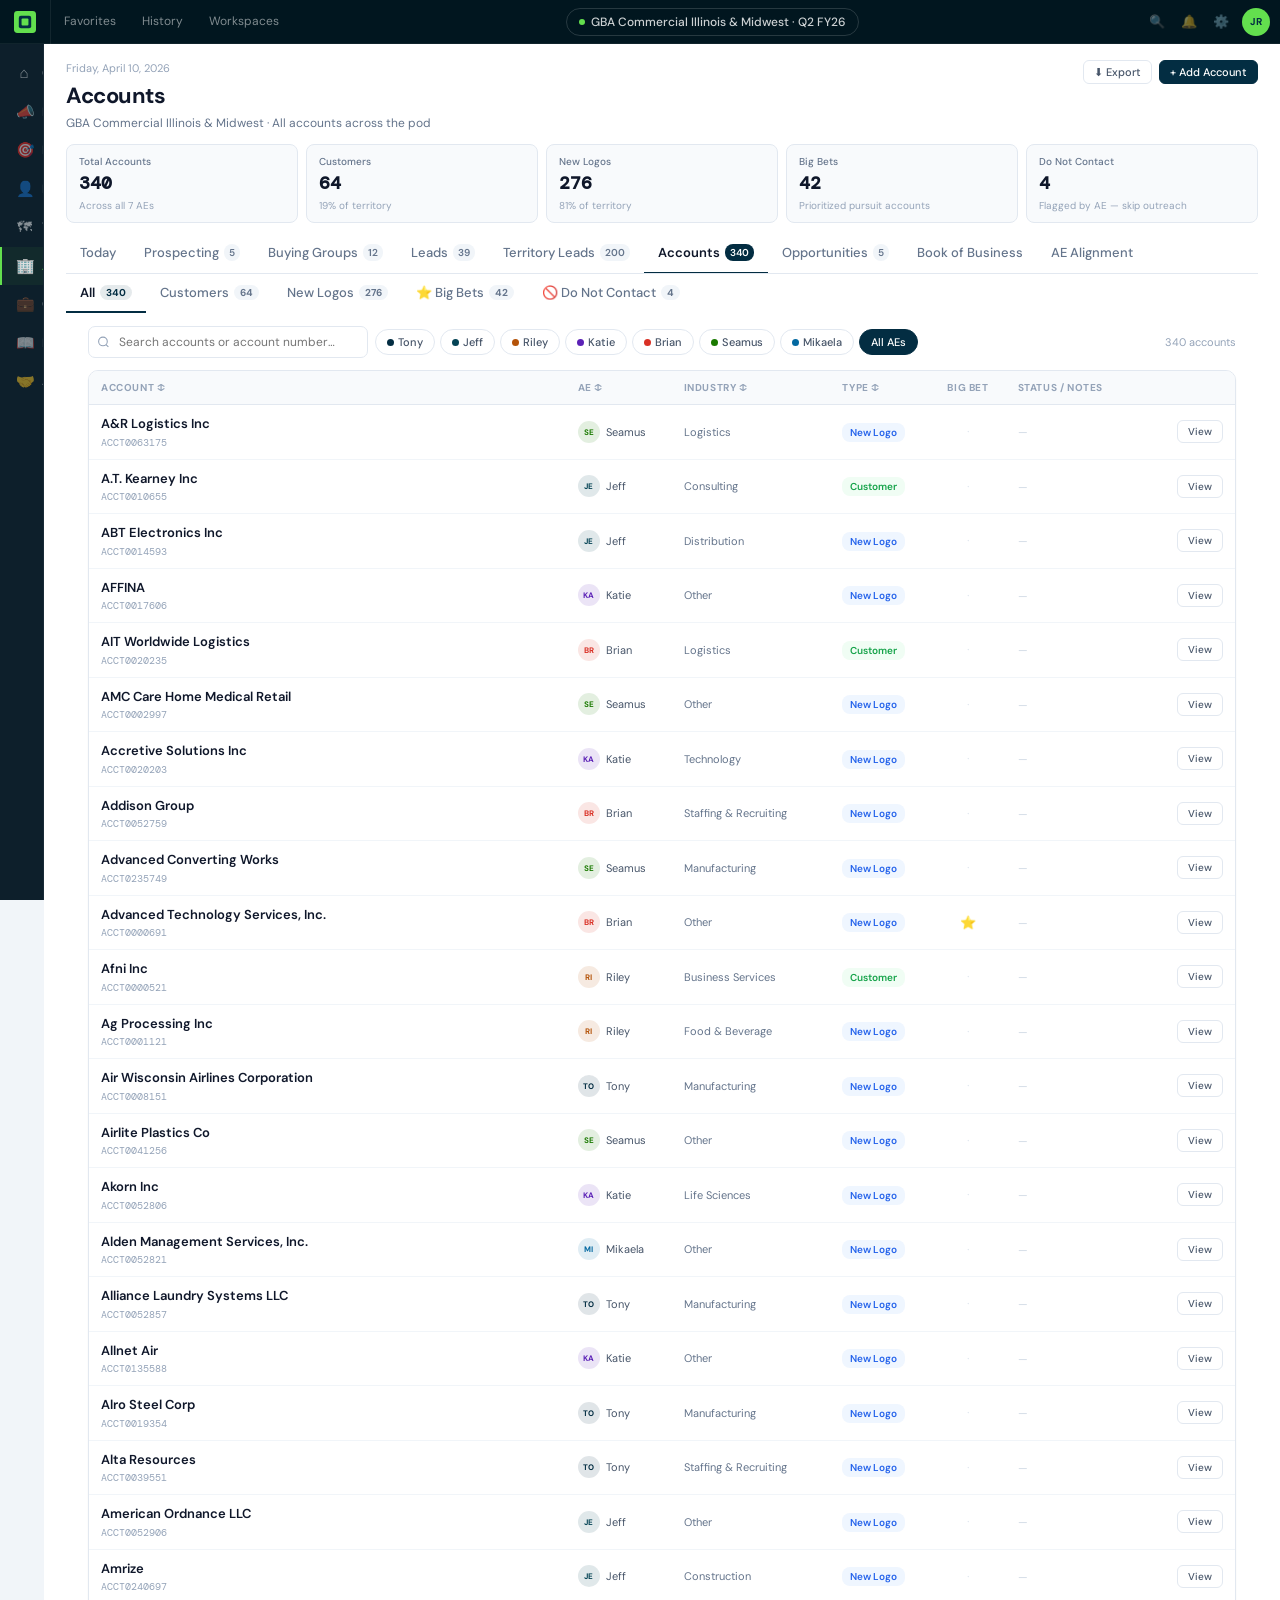
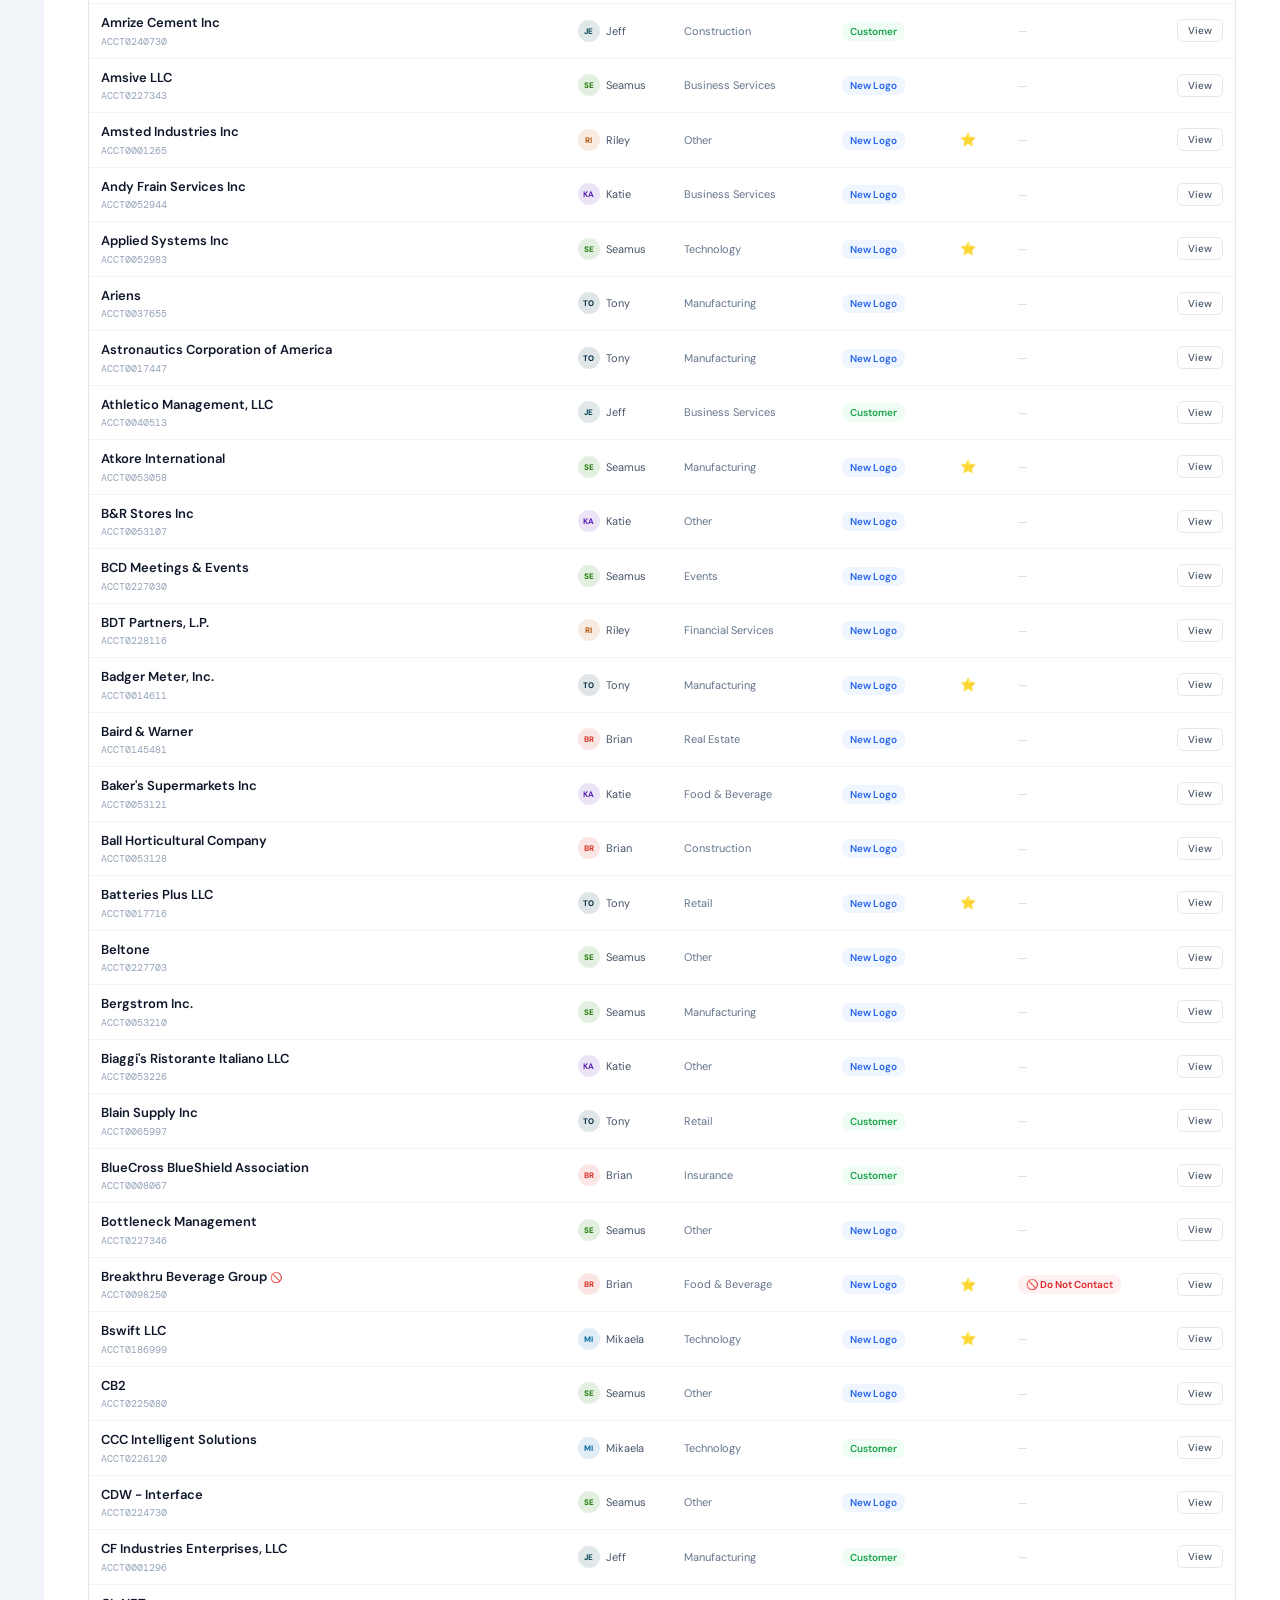
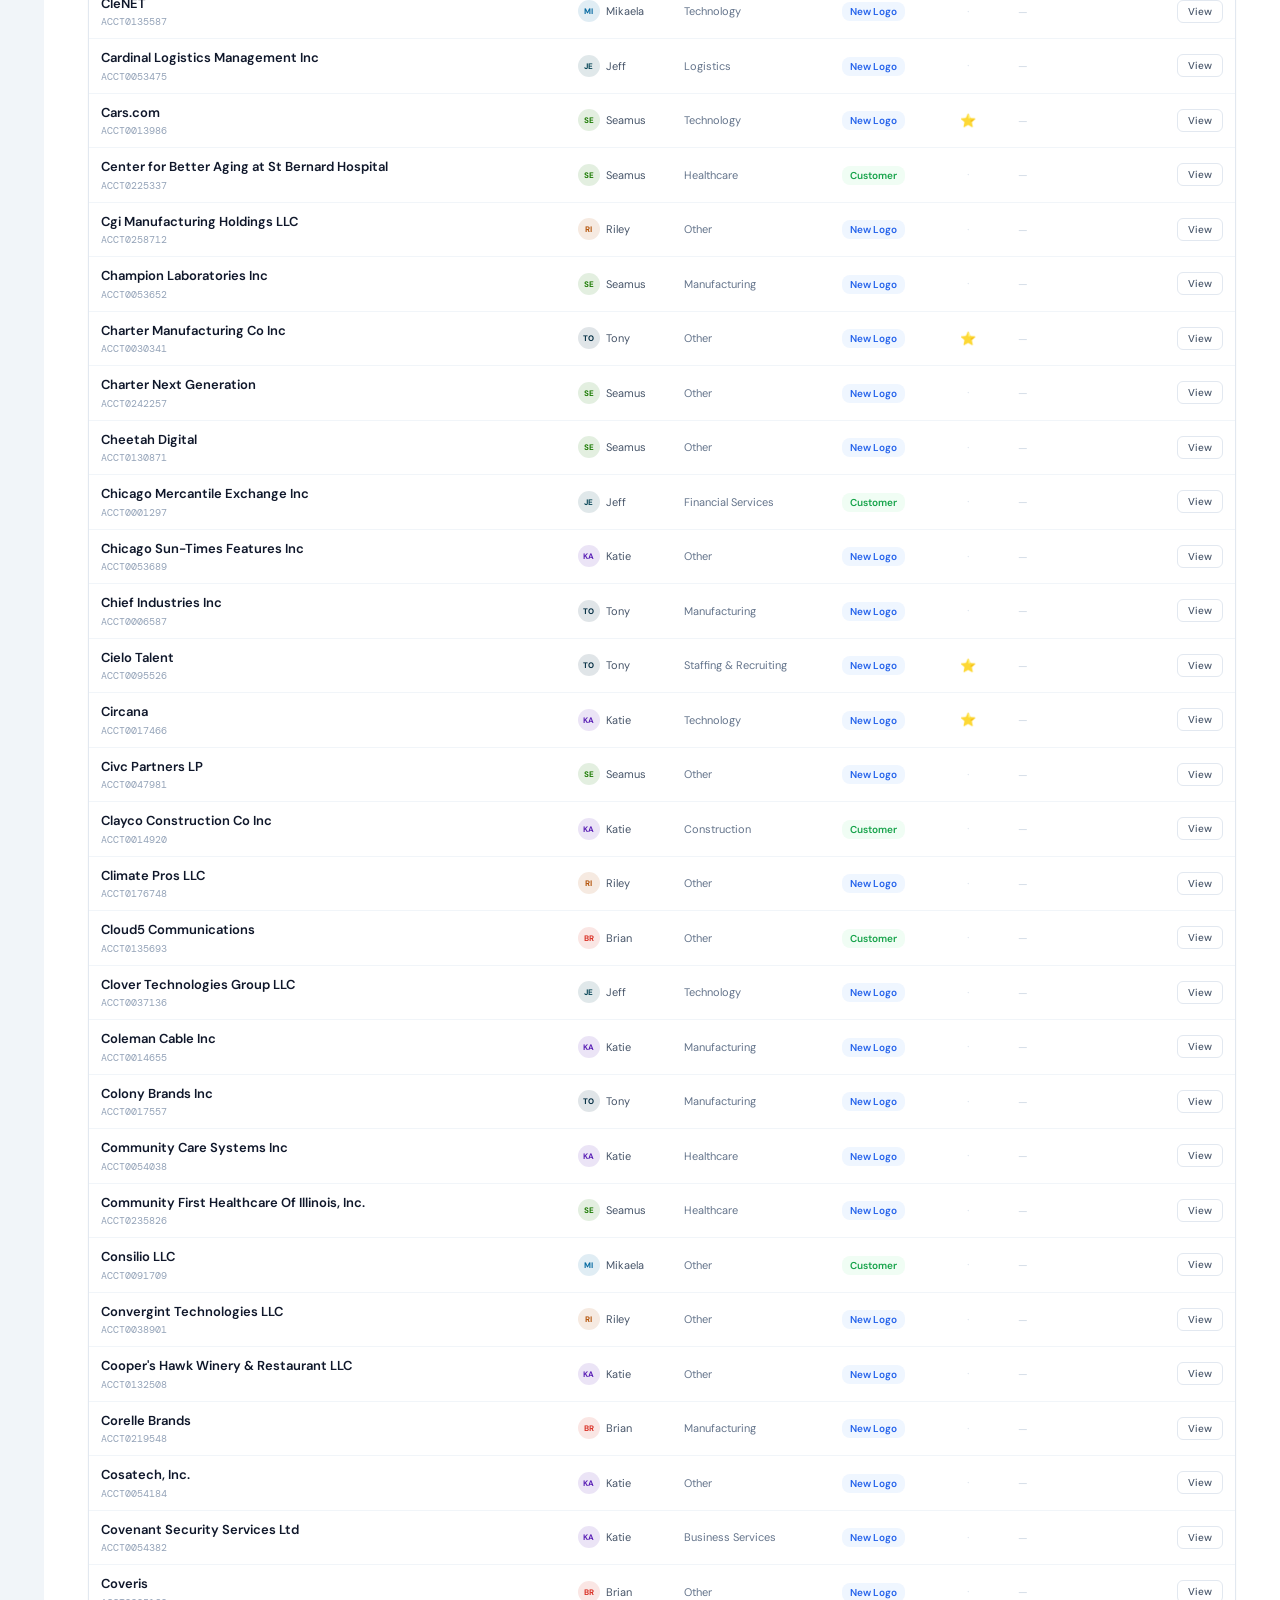
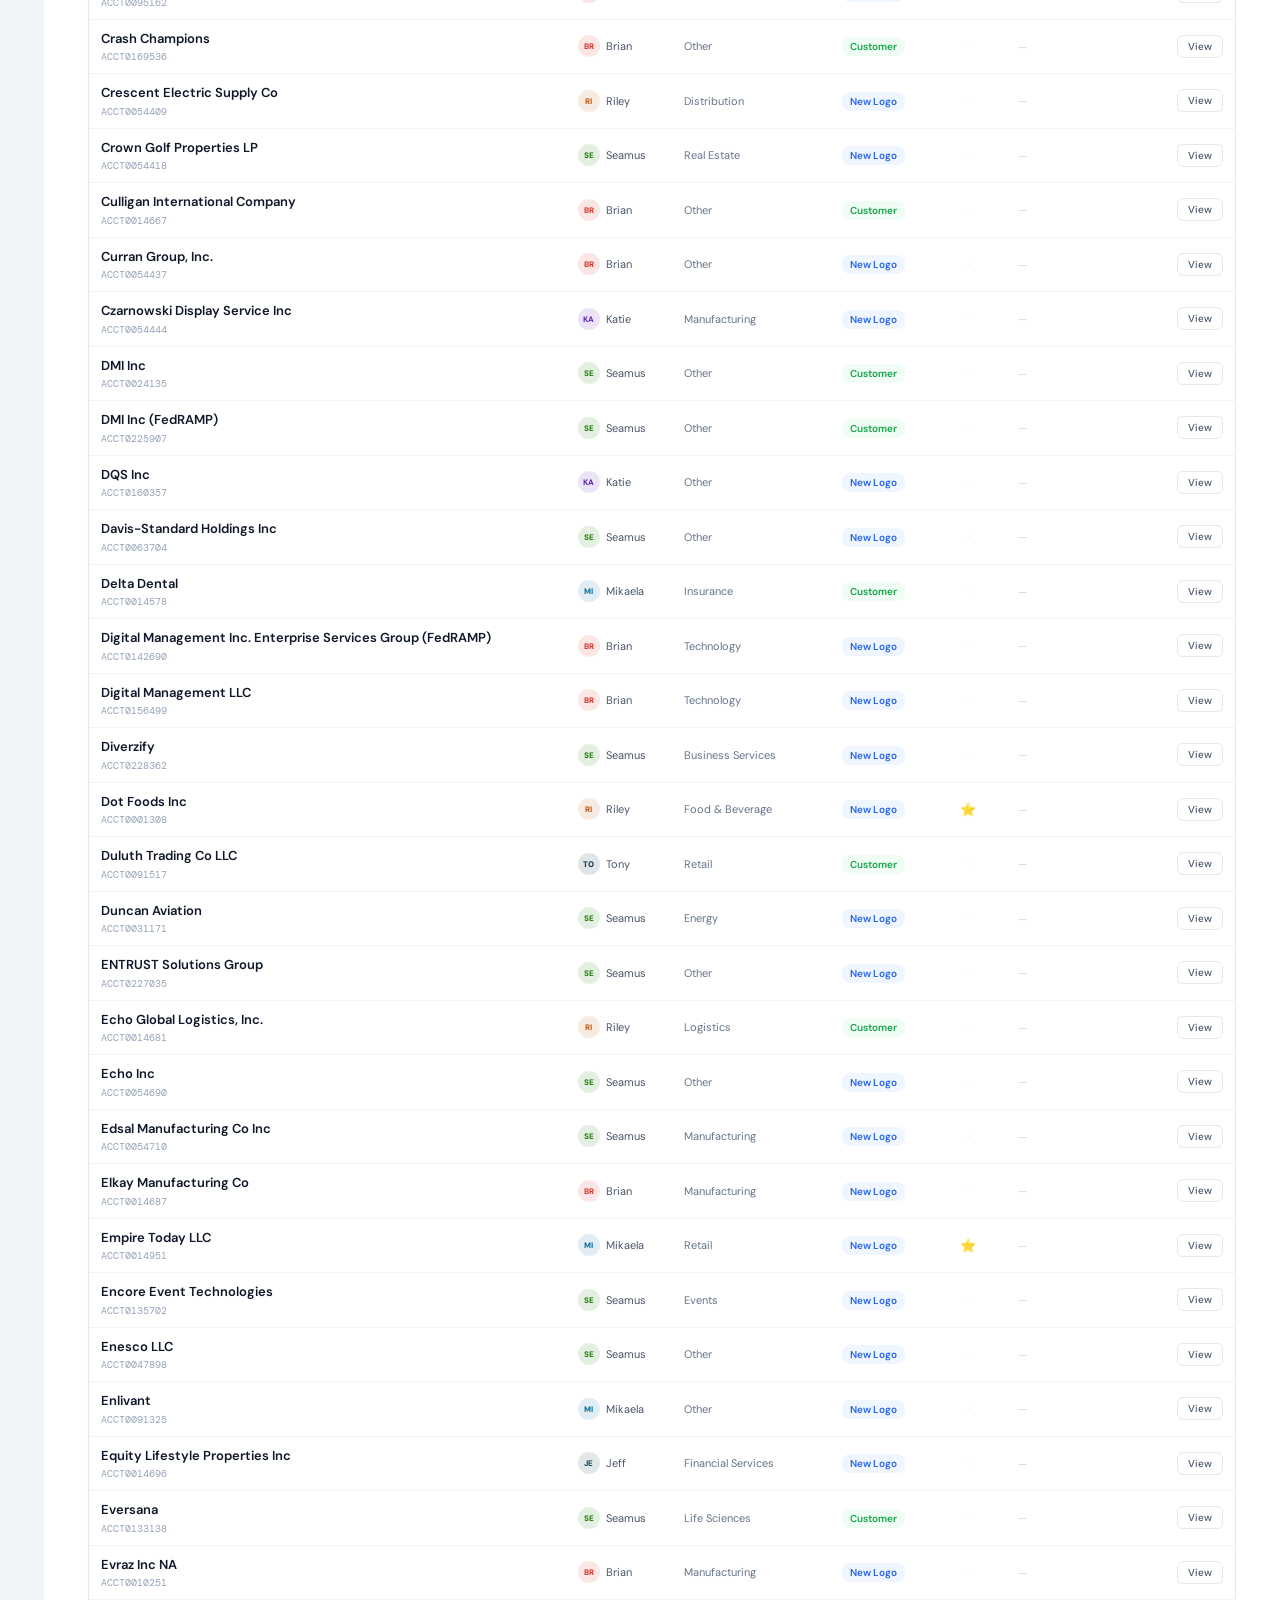
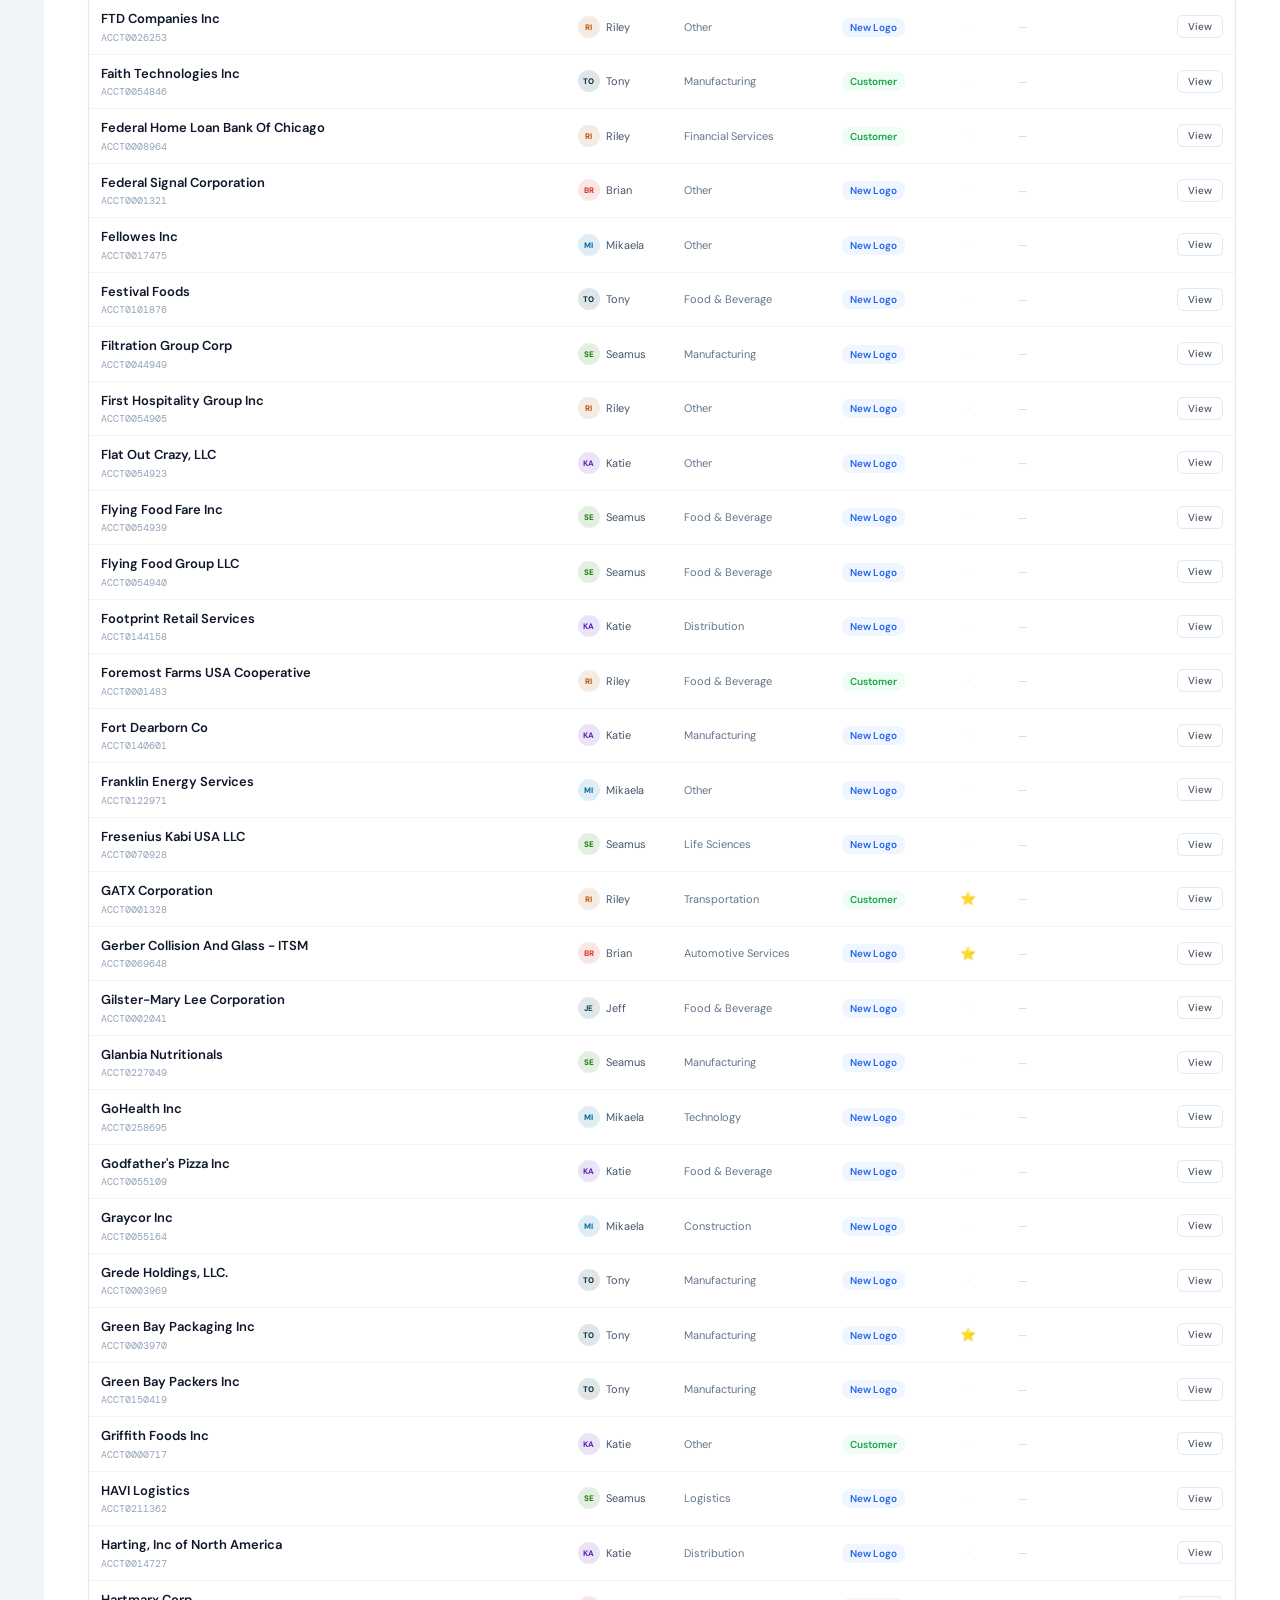
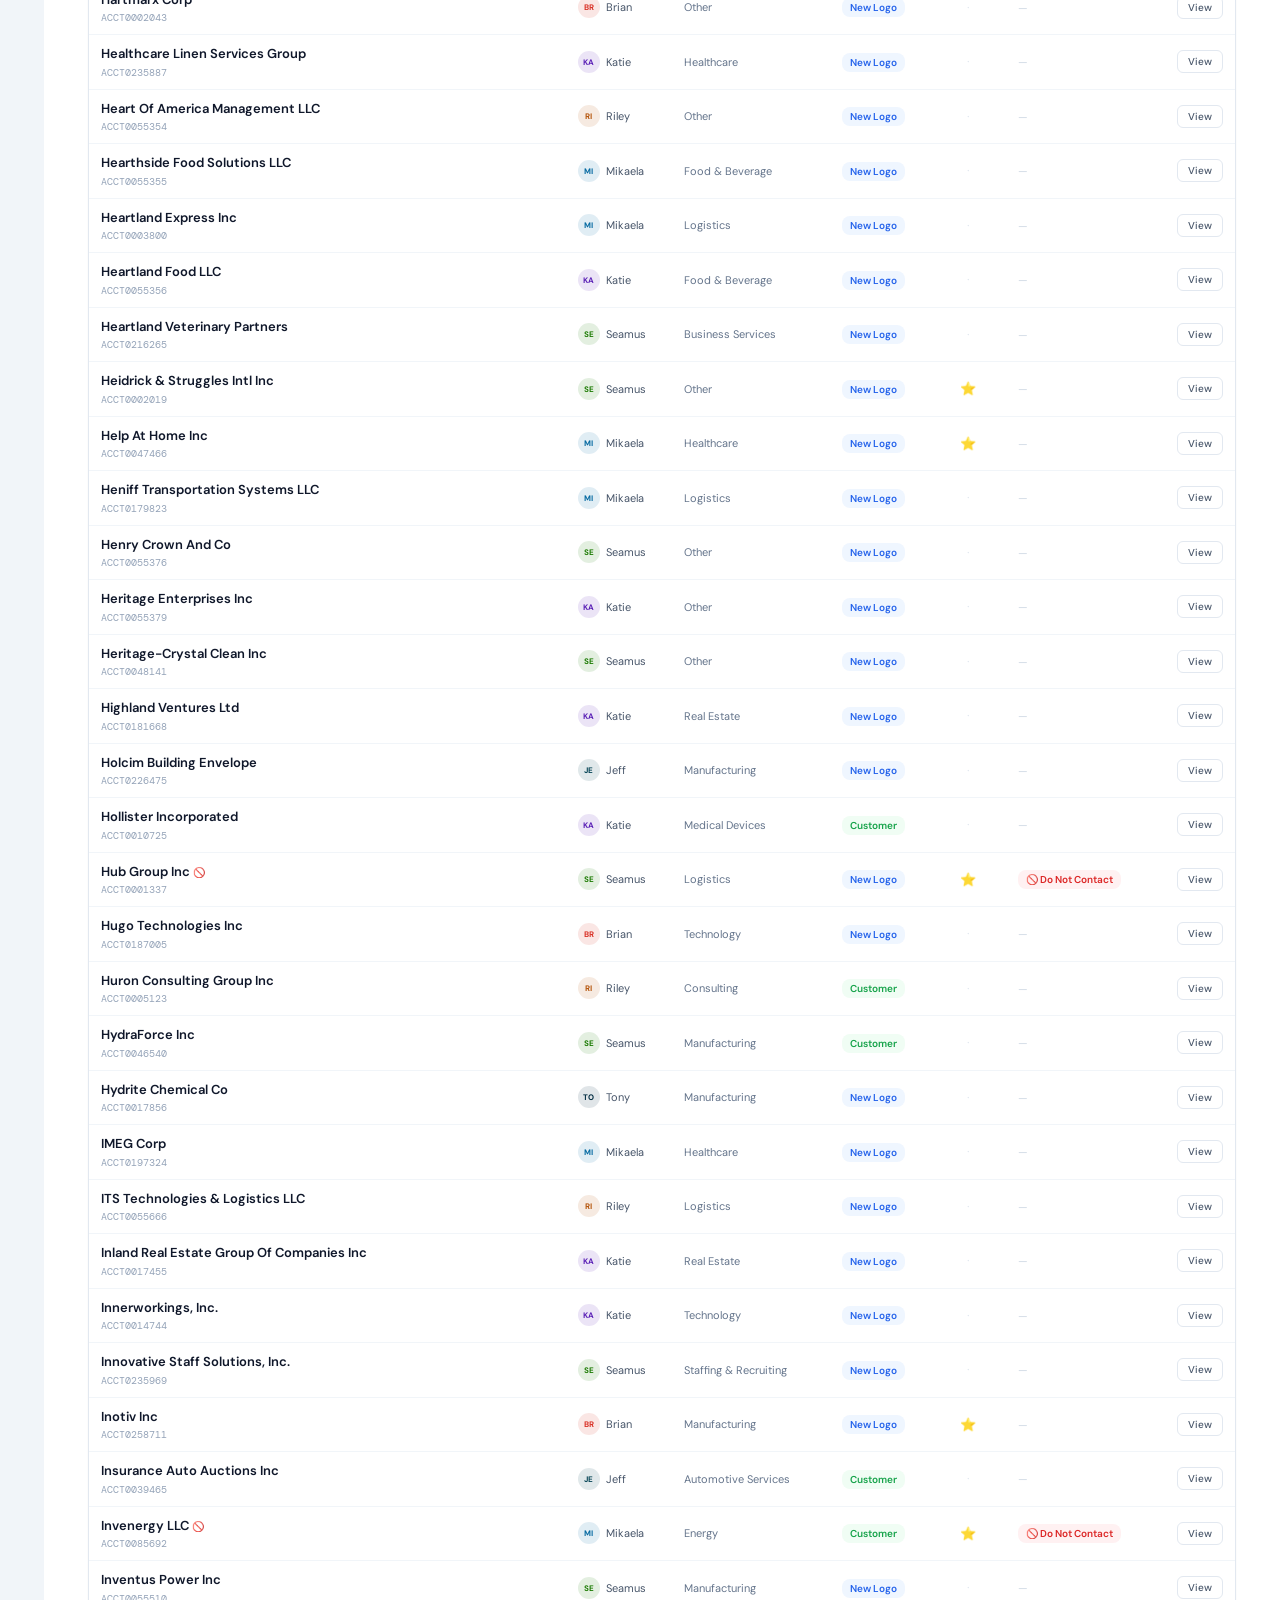
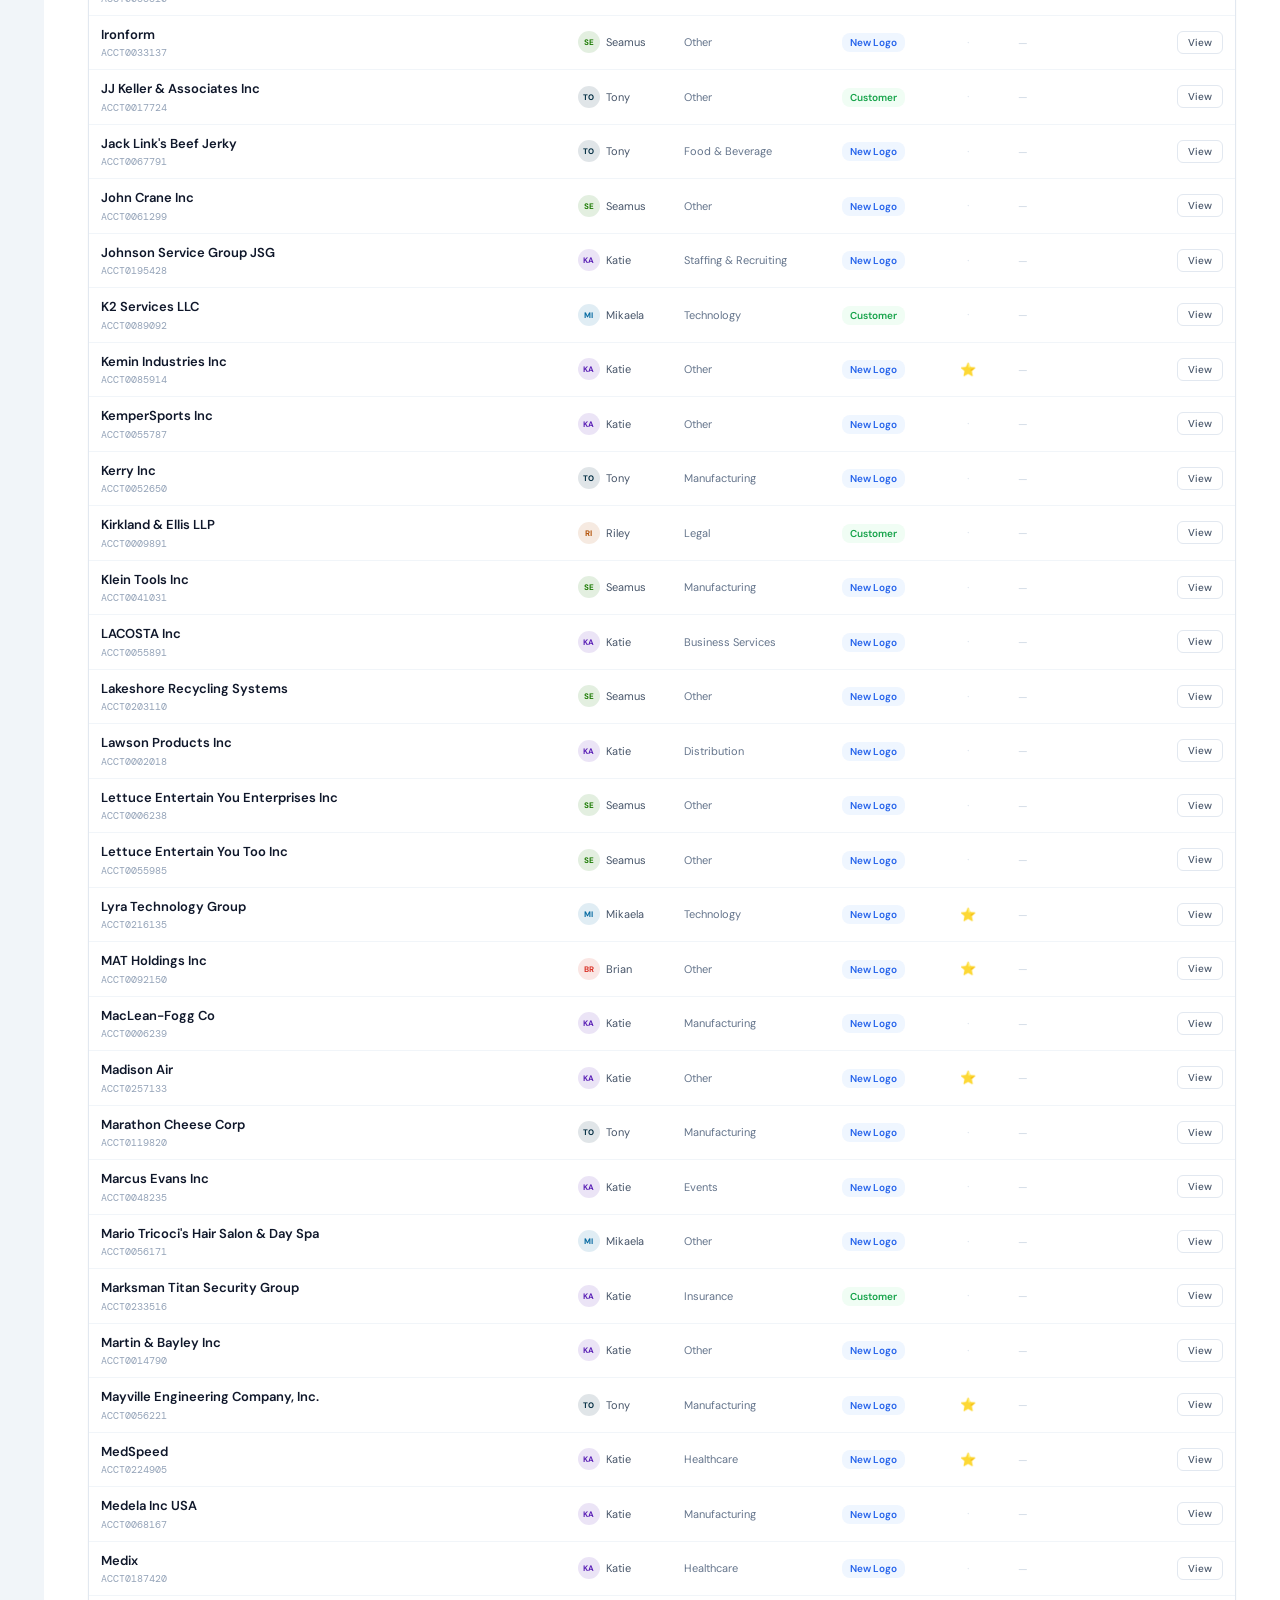
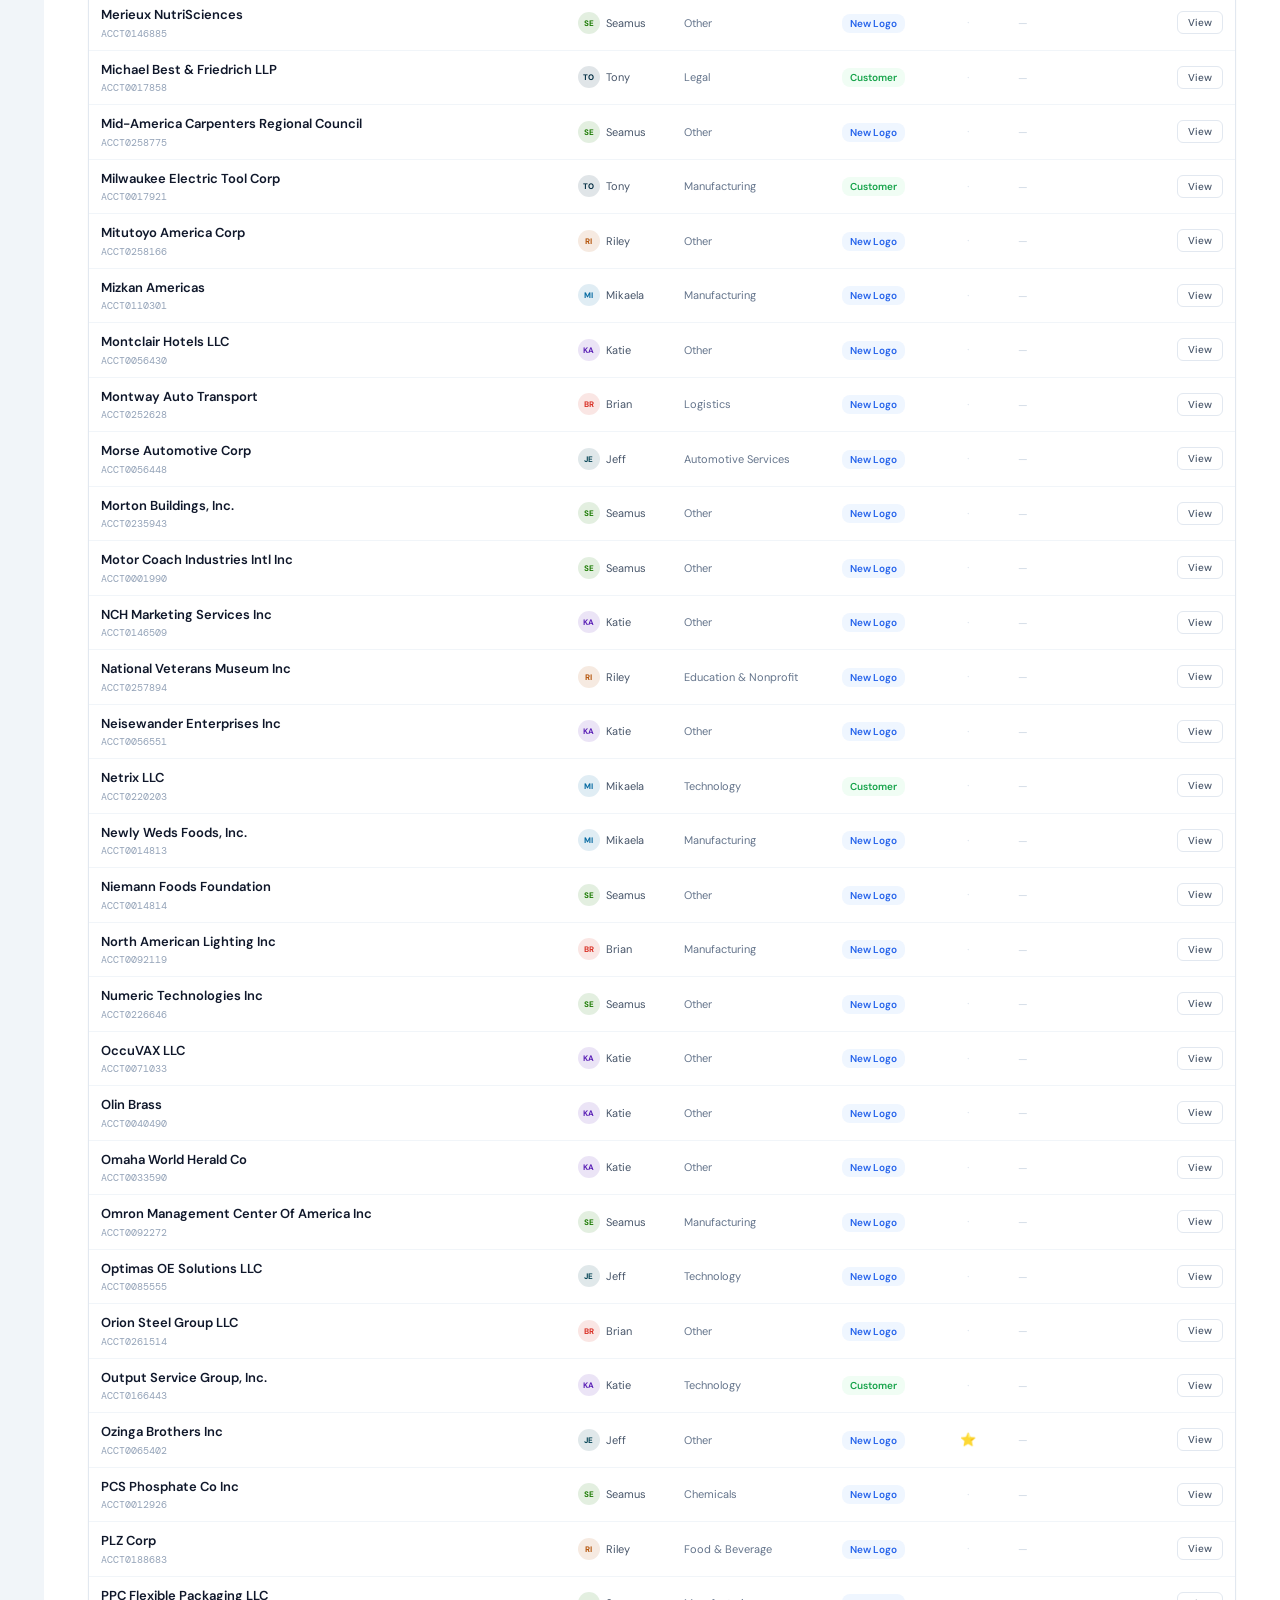
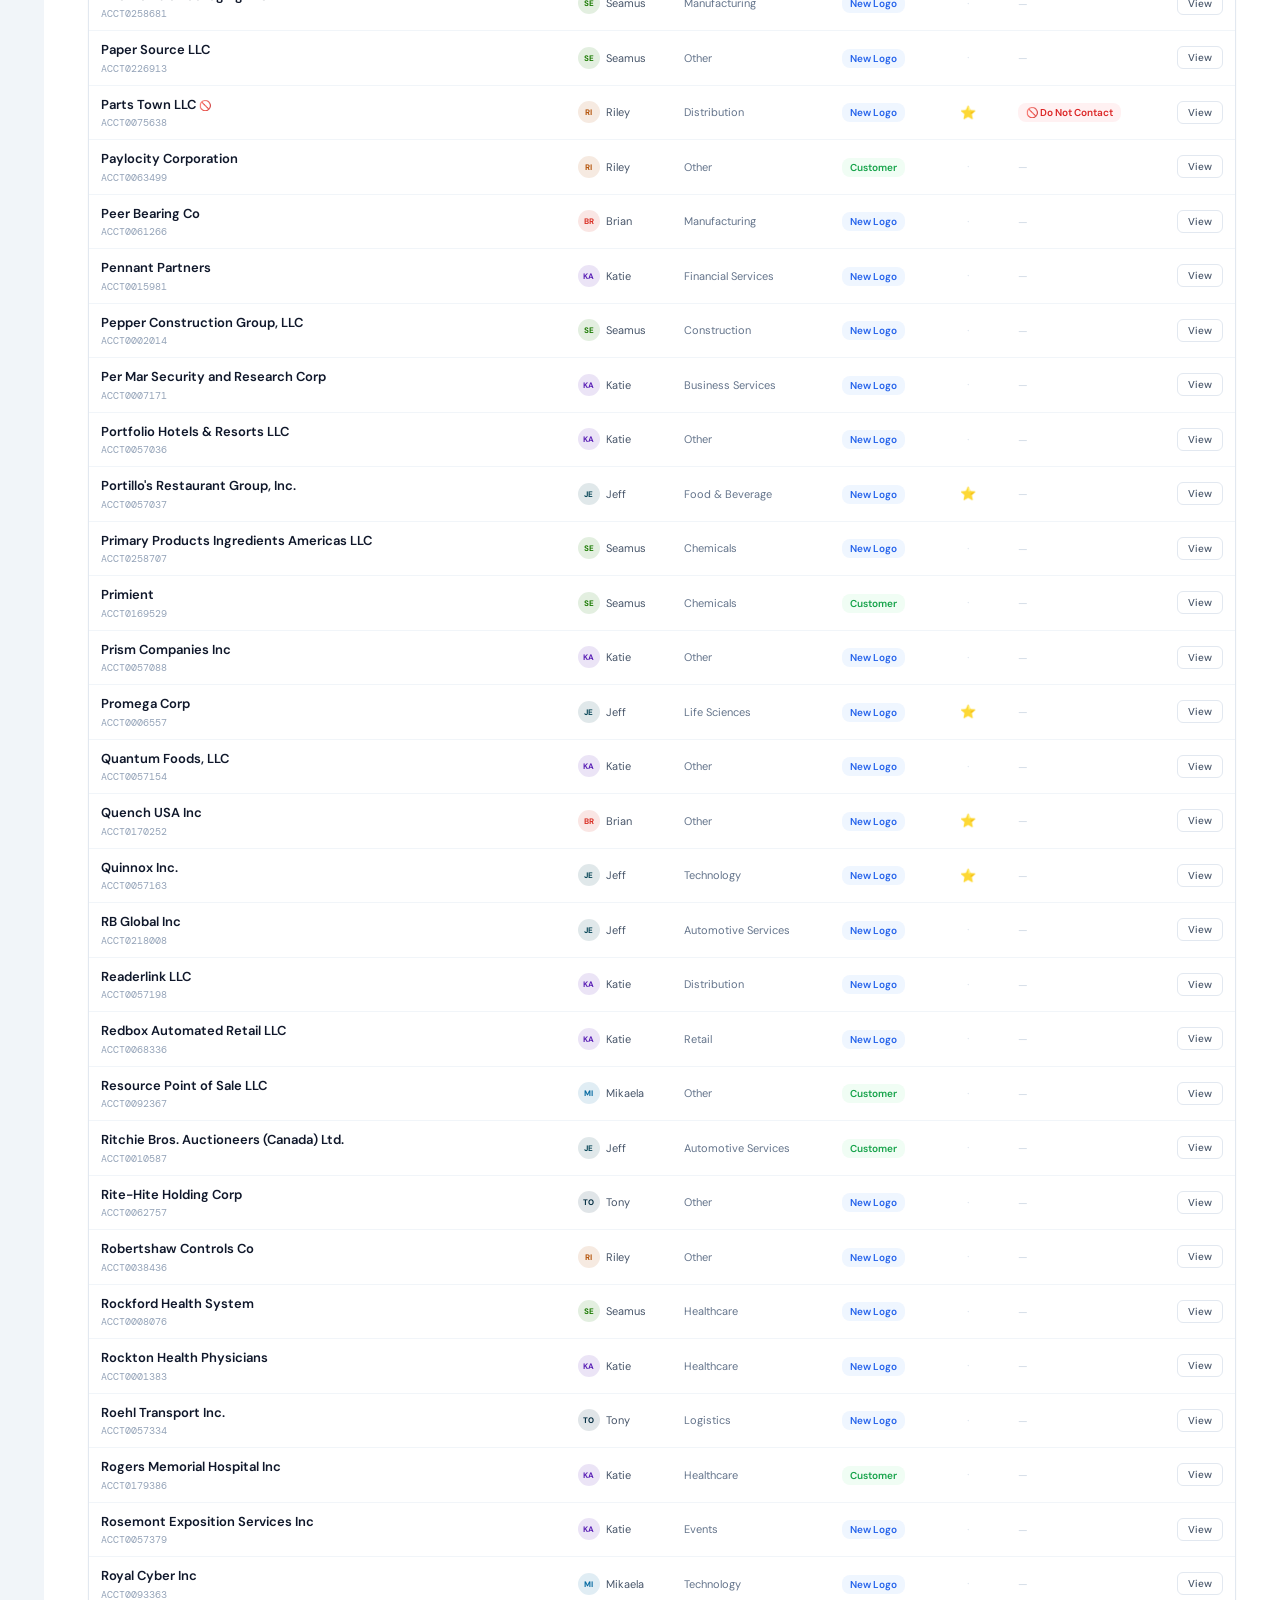
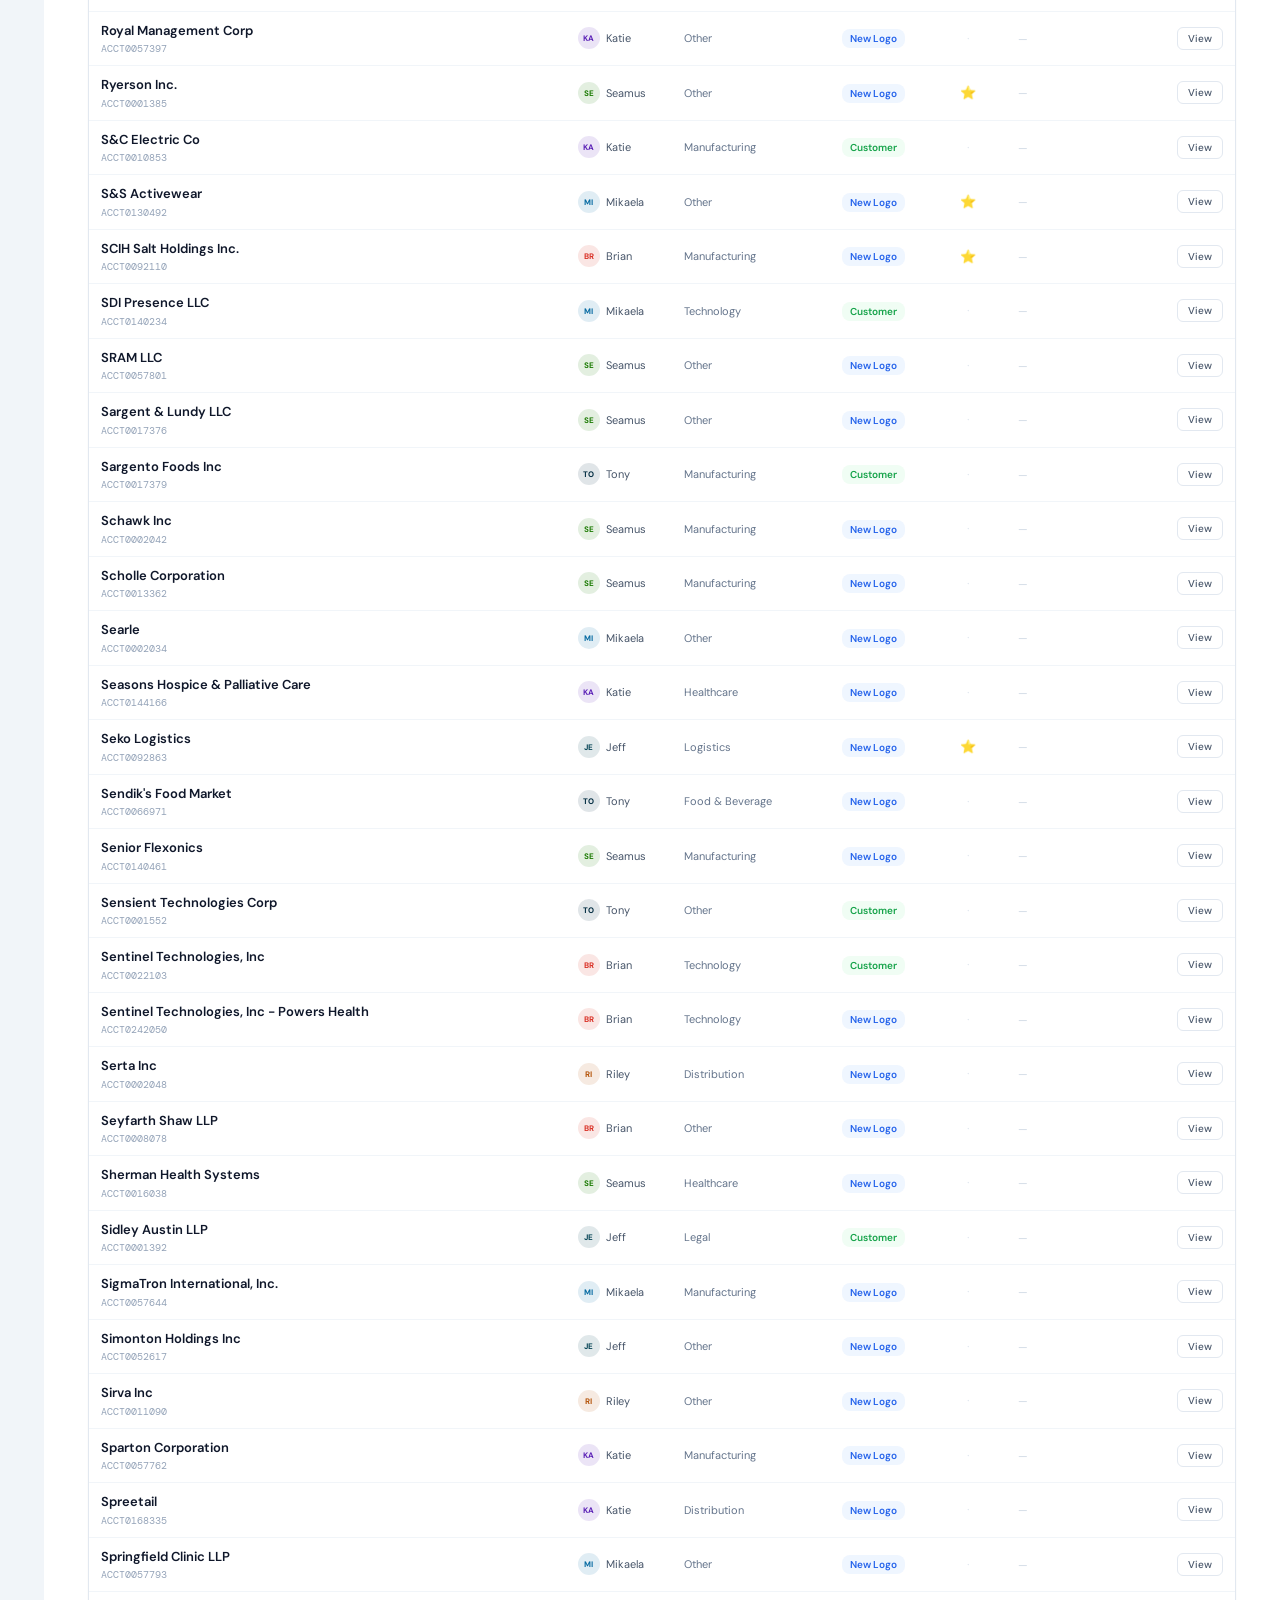
==== commit 9395e4de: "Rename 'Campaigns' to 'Prospecting' in sidebar" ====
--- a/accounts.html
+++ b/accounts.html
@@ -168,7 +168,7 @@
 <aside class="sbar">
   <div class="sbar-sec">
     <a href="index.html"            class="sbar-item"    ><span class="sbar-ic">⌂</span>Command Center</a>
-    <a href="campaigns.html"        class="sbar-item"    ><span class="sbar-ic">📣</span>Campaigns<span class="sb">5</span></a>
+    <a href="campaigns.html"        class="sbar-item"    ><span class="sbar-ic">📣</span>Prospecting<span class="sb">5</span></a>
     <a href="buying-groups.html"    class="sbar-item"    ><span class="sbar-ic">🎯</span>Buying Groups<span class="sb">12</span></a>
     <a href="leads.html"            class="sbar-item"    ><span class="sbar-ic">👤</span>Leads<span class="sb r">39</span></a>
     <a href="territory-leads.html"    class="sbar-item"    ><span class="sbar-ic">🗺</span>Territory Leads<span class="sb">200</span></a>
@@ -198,7 +198,7 @@
 
     <div class="ptabs">
       <a href="index.html" class="ptab">Today</a>
-      <a href="campaigns.html" class="ptab">Campaigns <span class="ptab-ct">5</span></a>
+      <a href="campaigns.html" class="ptab">Prospecting <span class="ptab-ct">5</span></a>
       <a href="buying-groups.html" class="ptab">Buying Groups <span class="ptab-ct">12</span></a>
       <a href="leads.html" class="ptab">Leads <span class="ptab-ct">39</span></a>
       <a href="territory-leads.html"  class="ptab">Territory Leads <span class="ptab-ct">200</span></a>
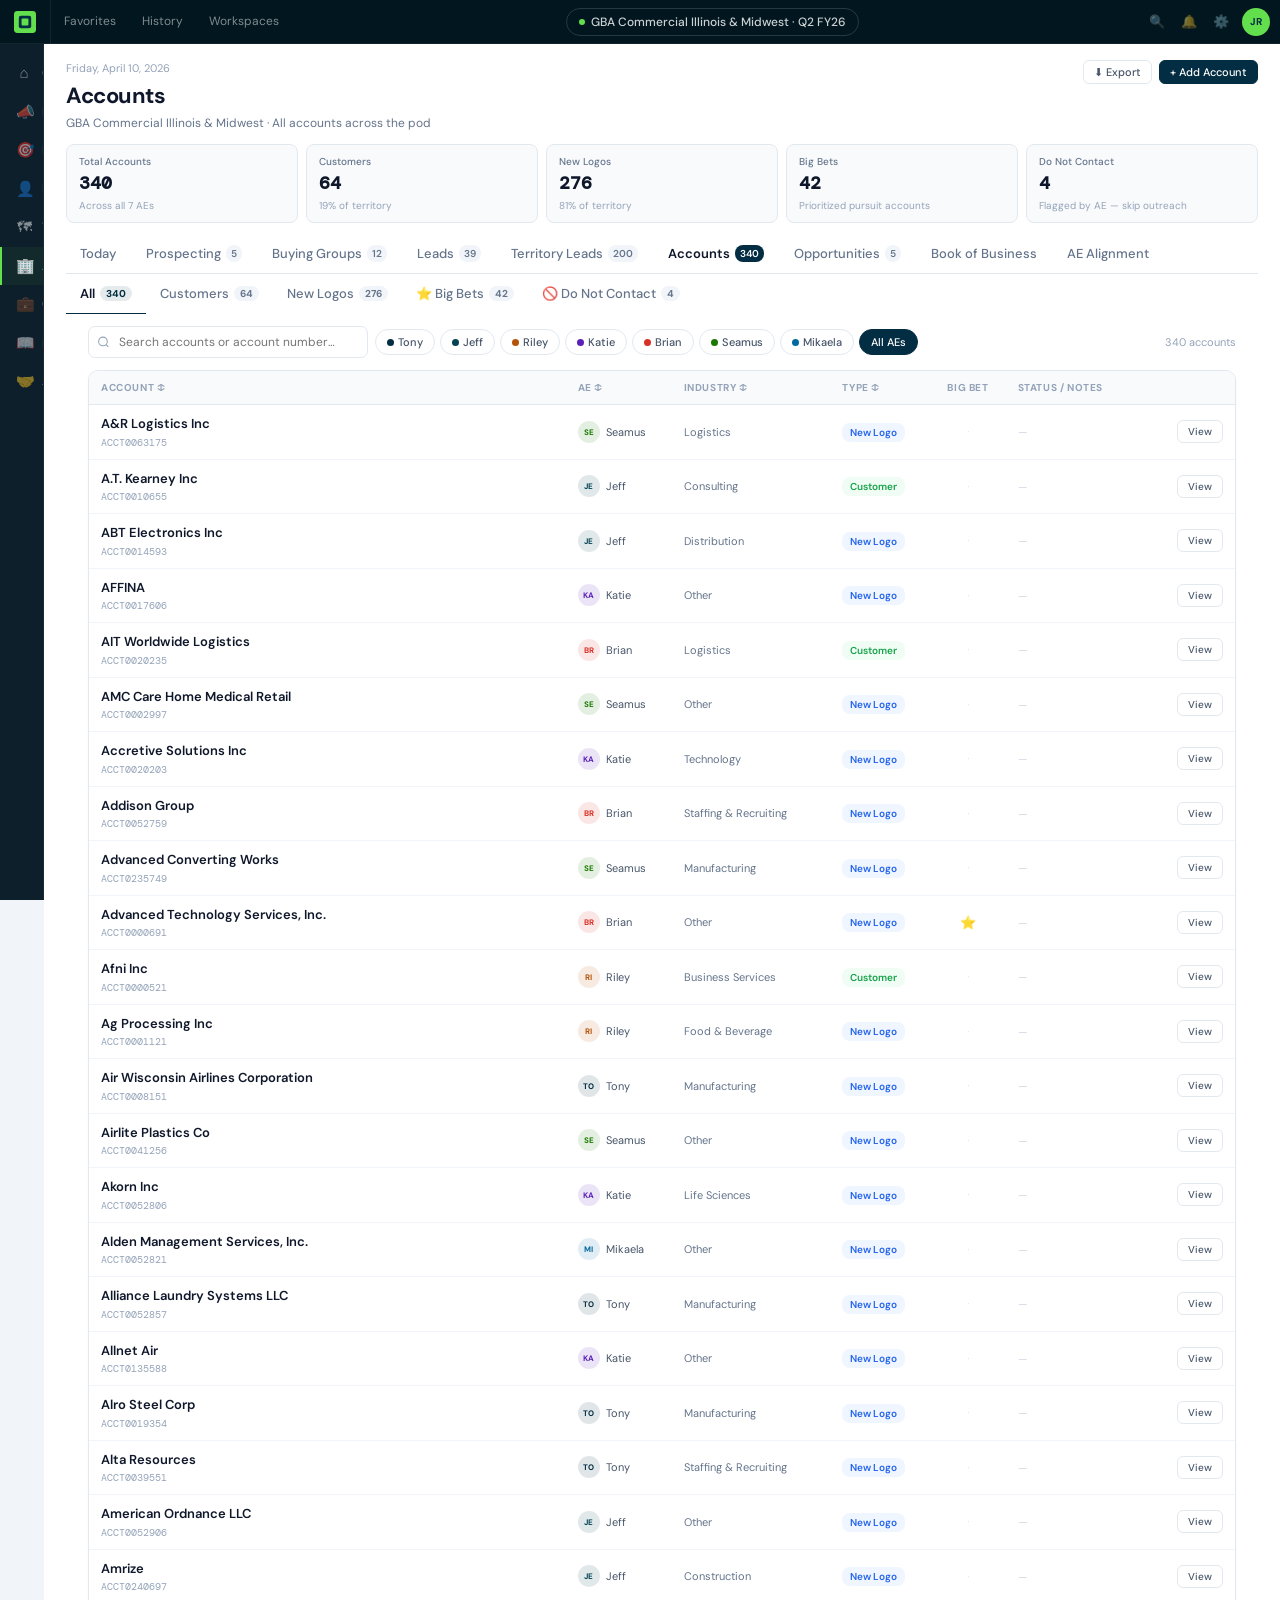
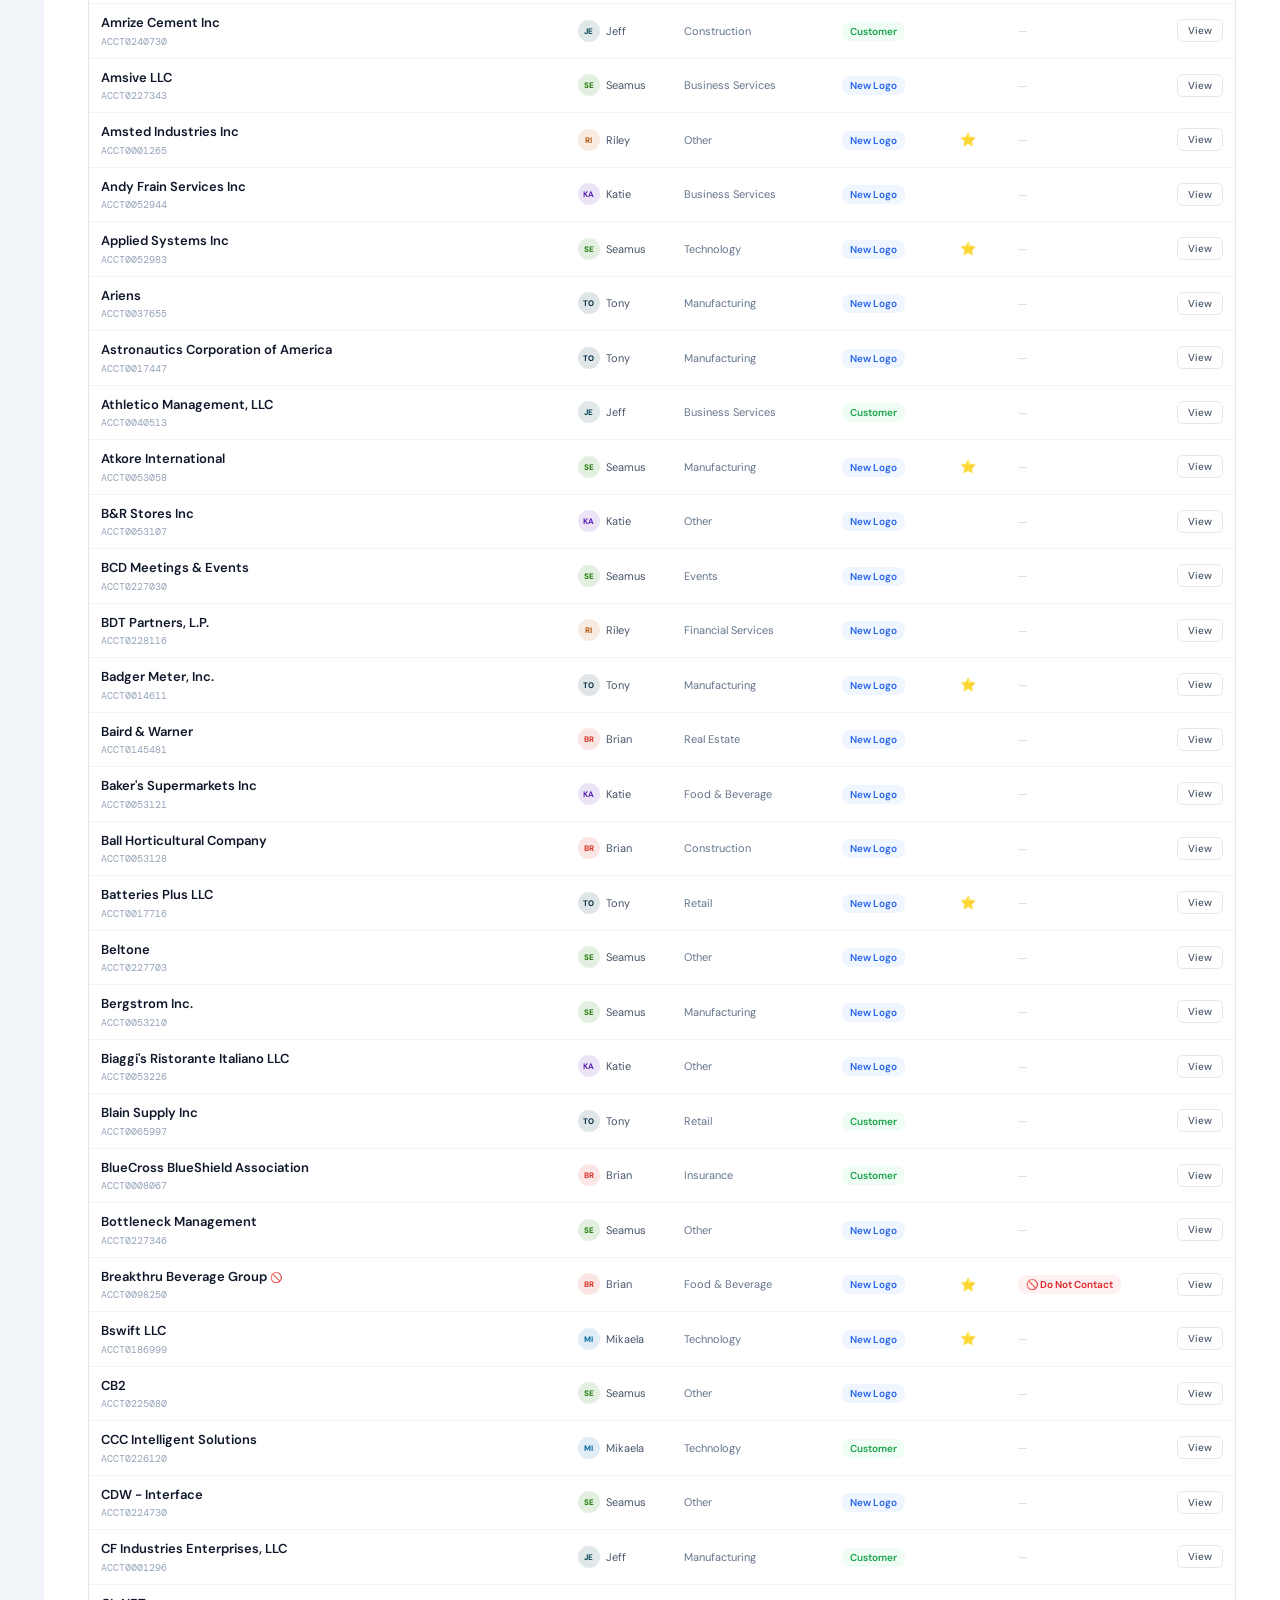
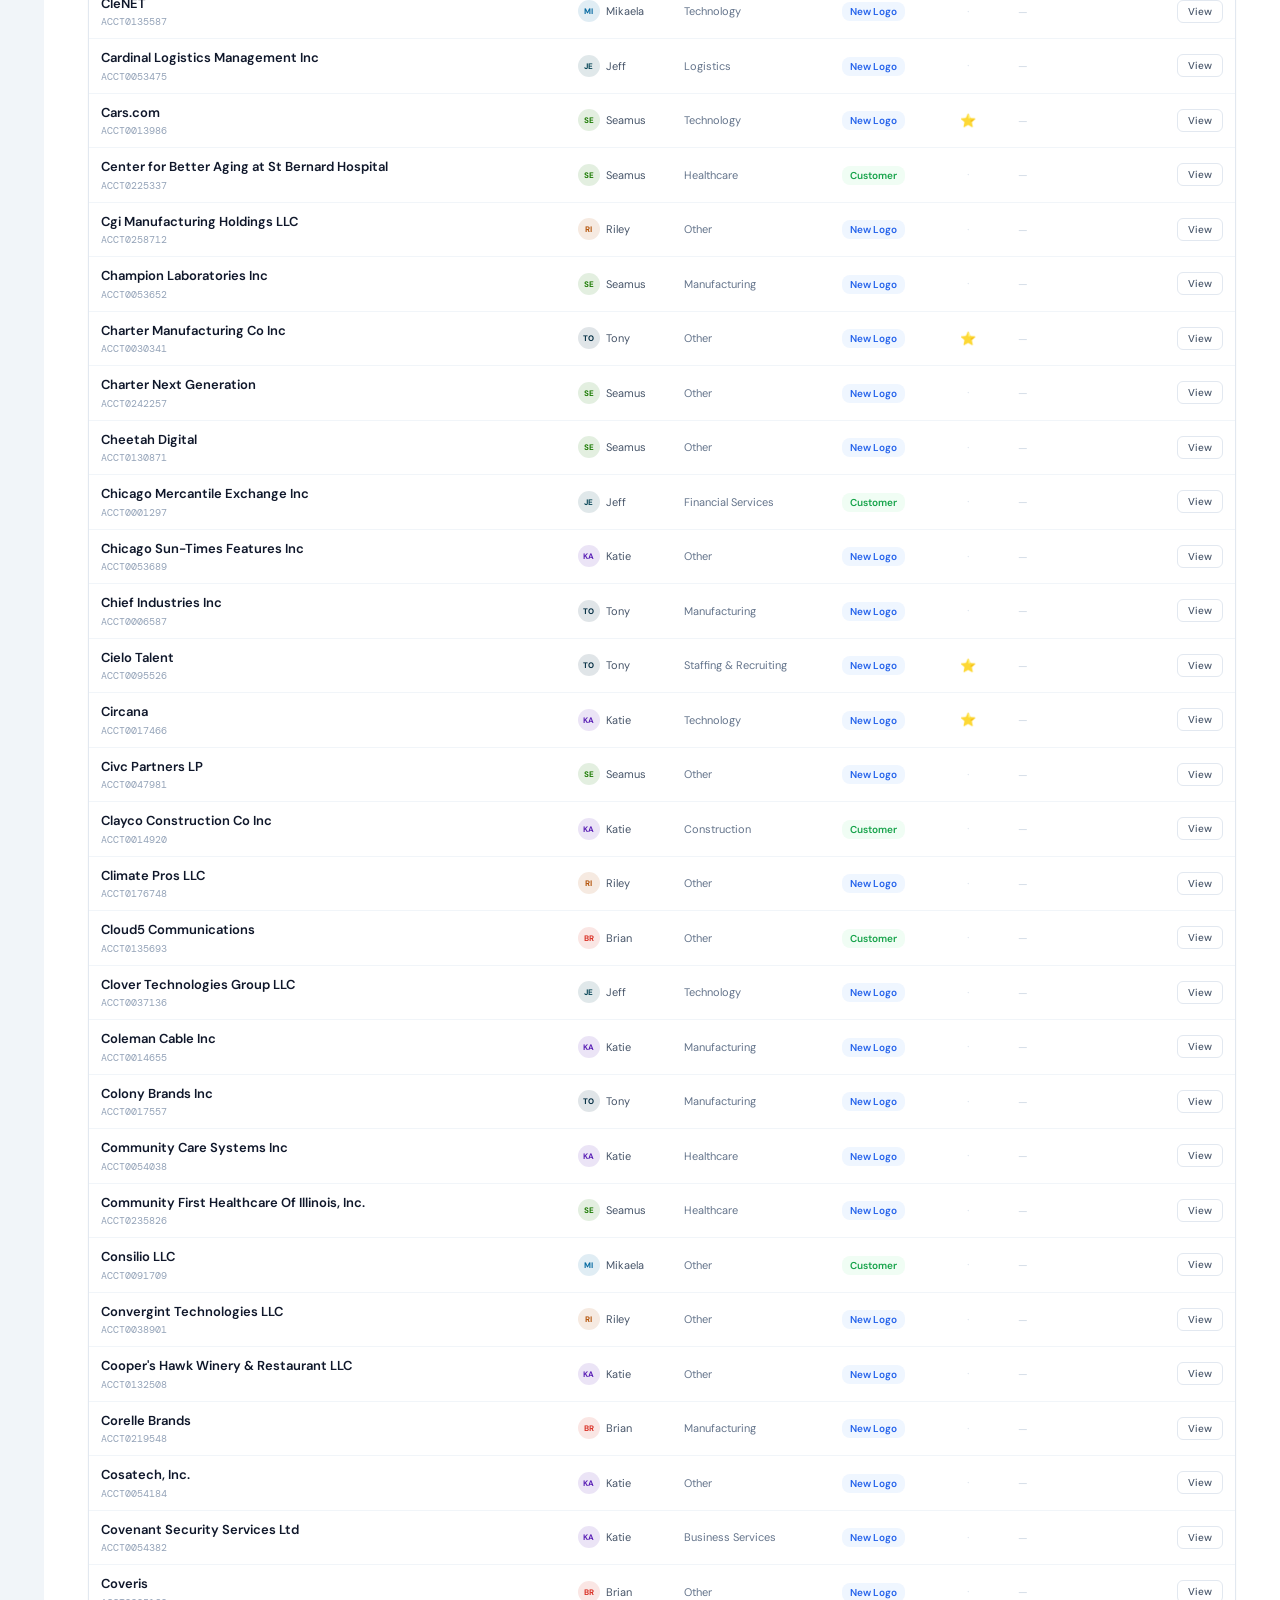
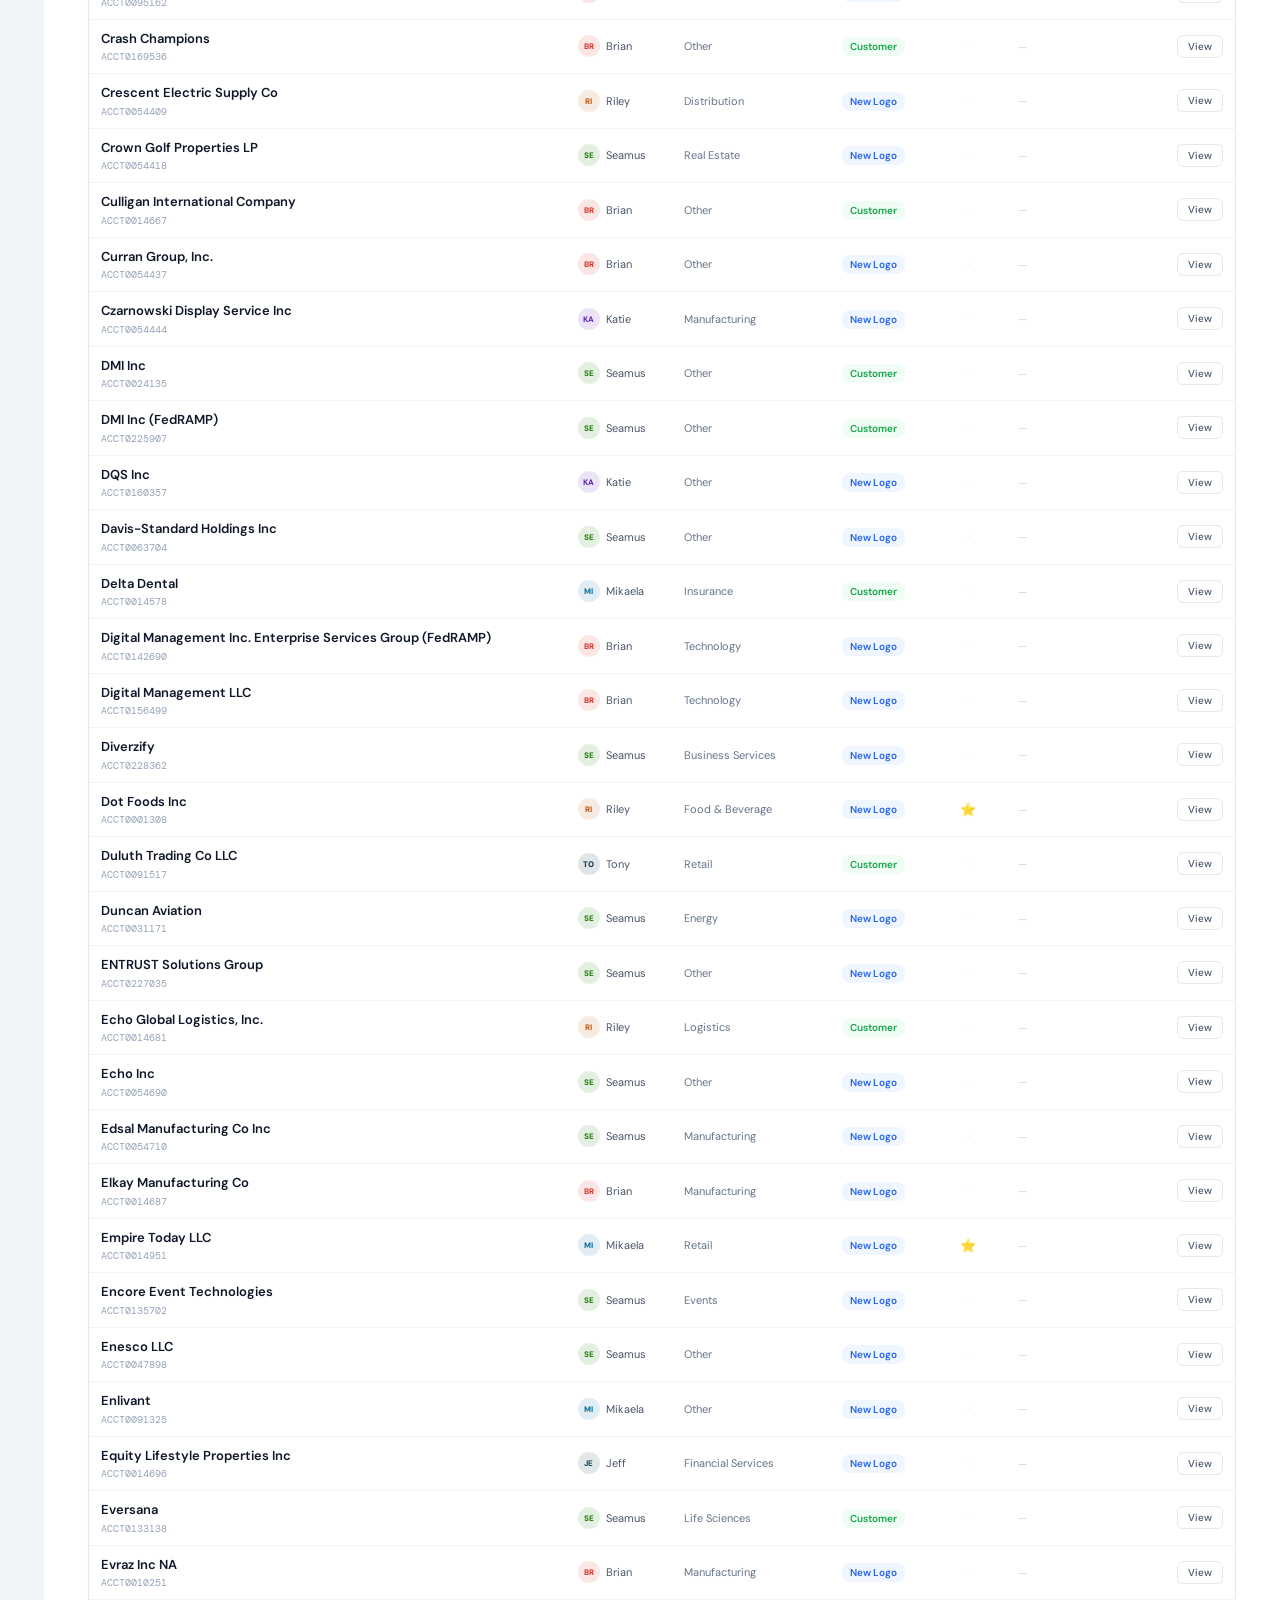
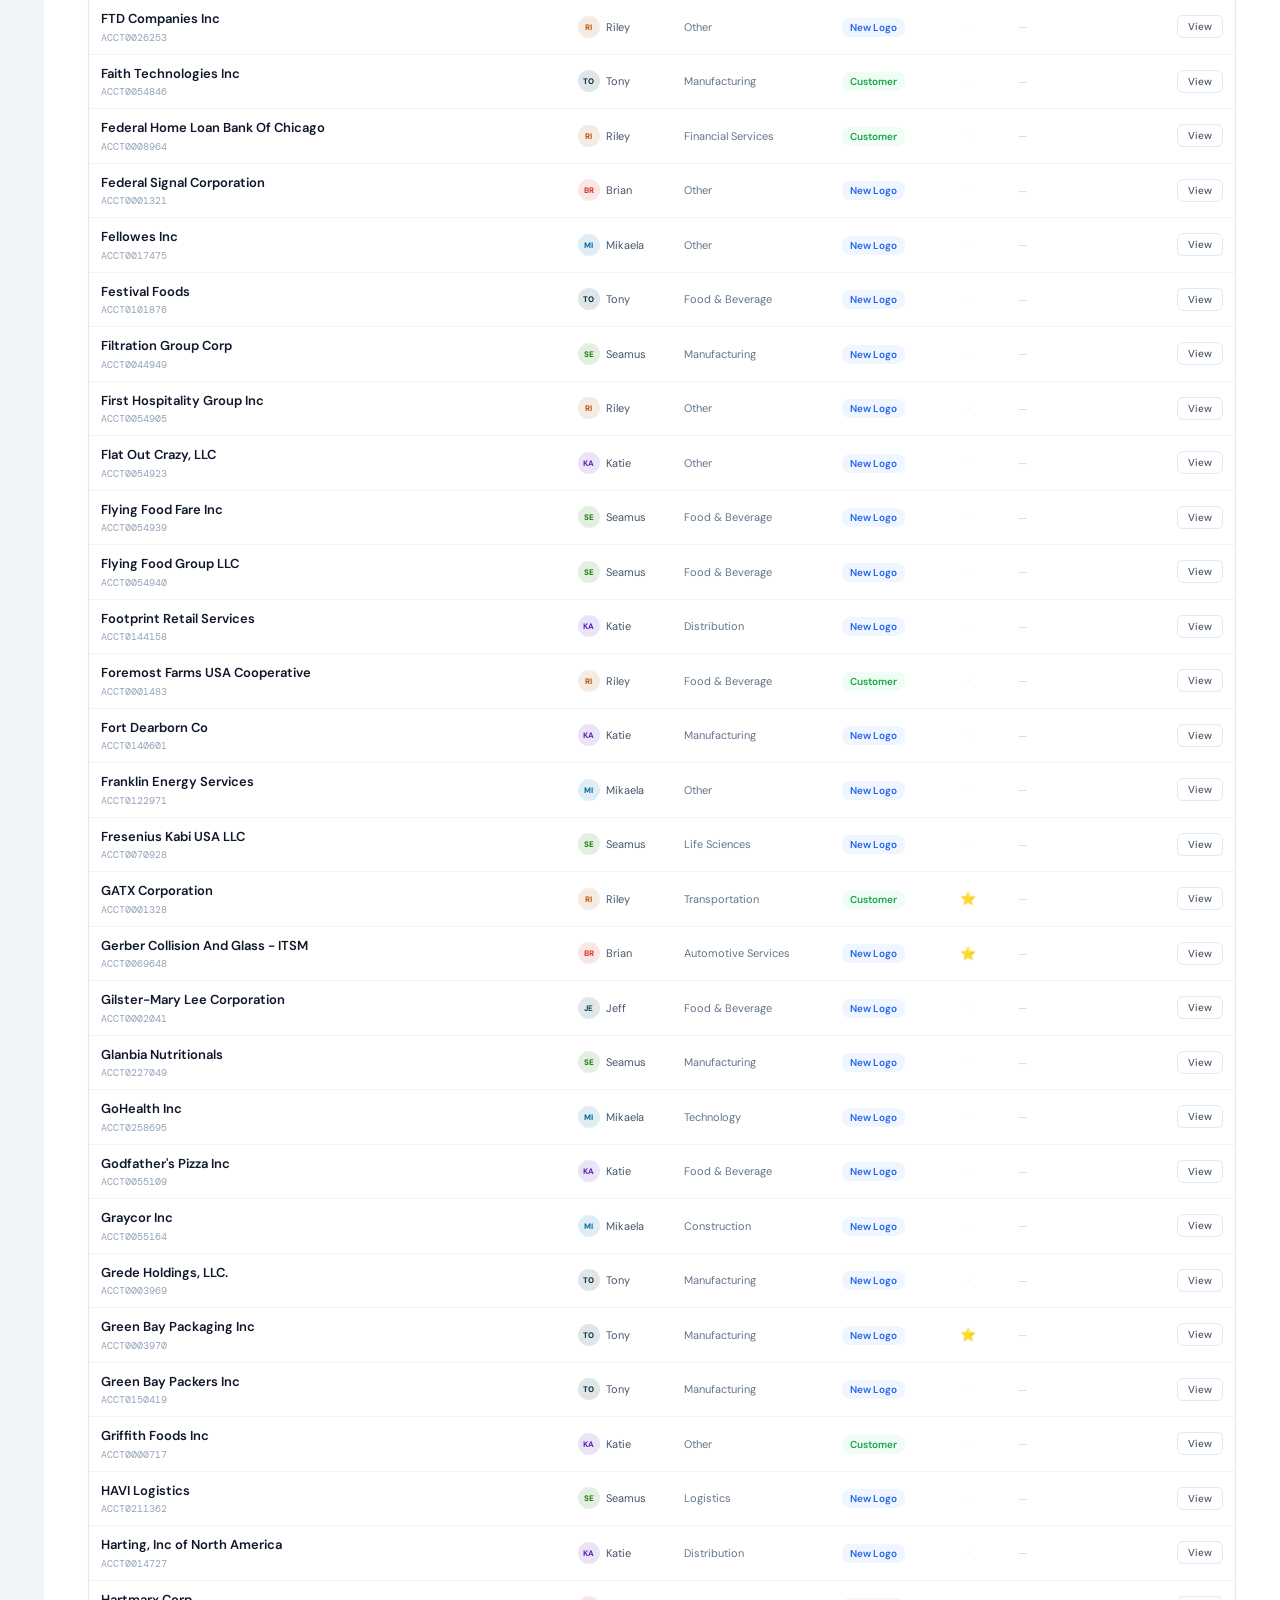
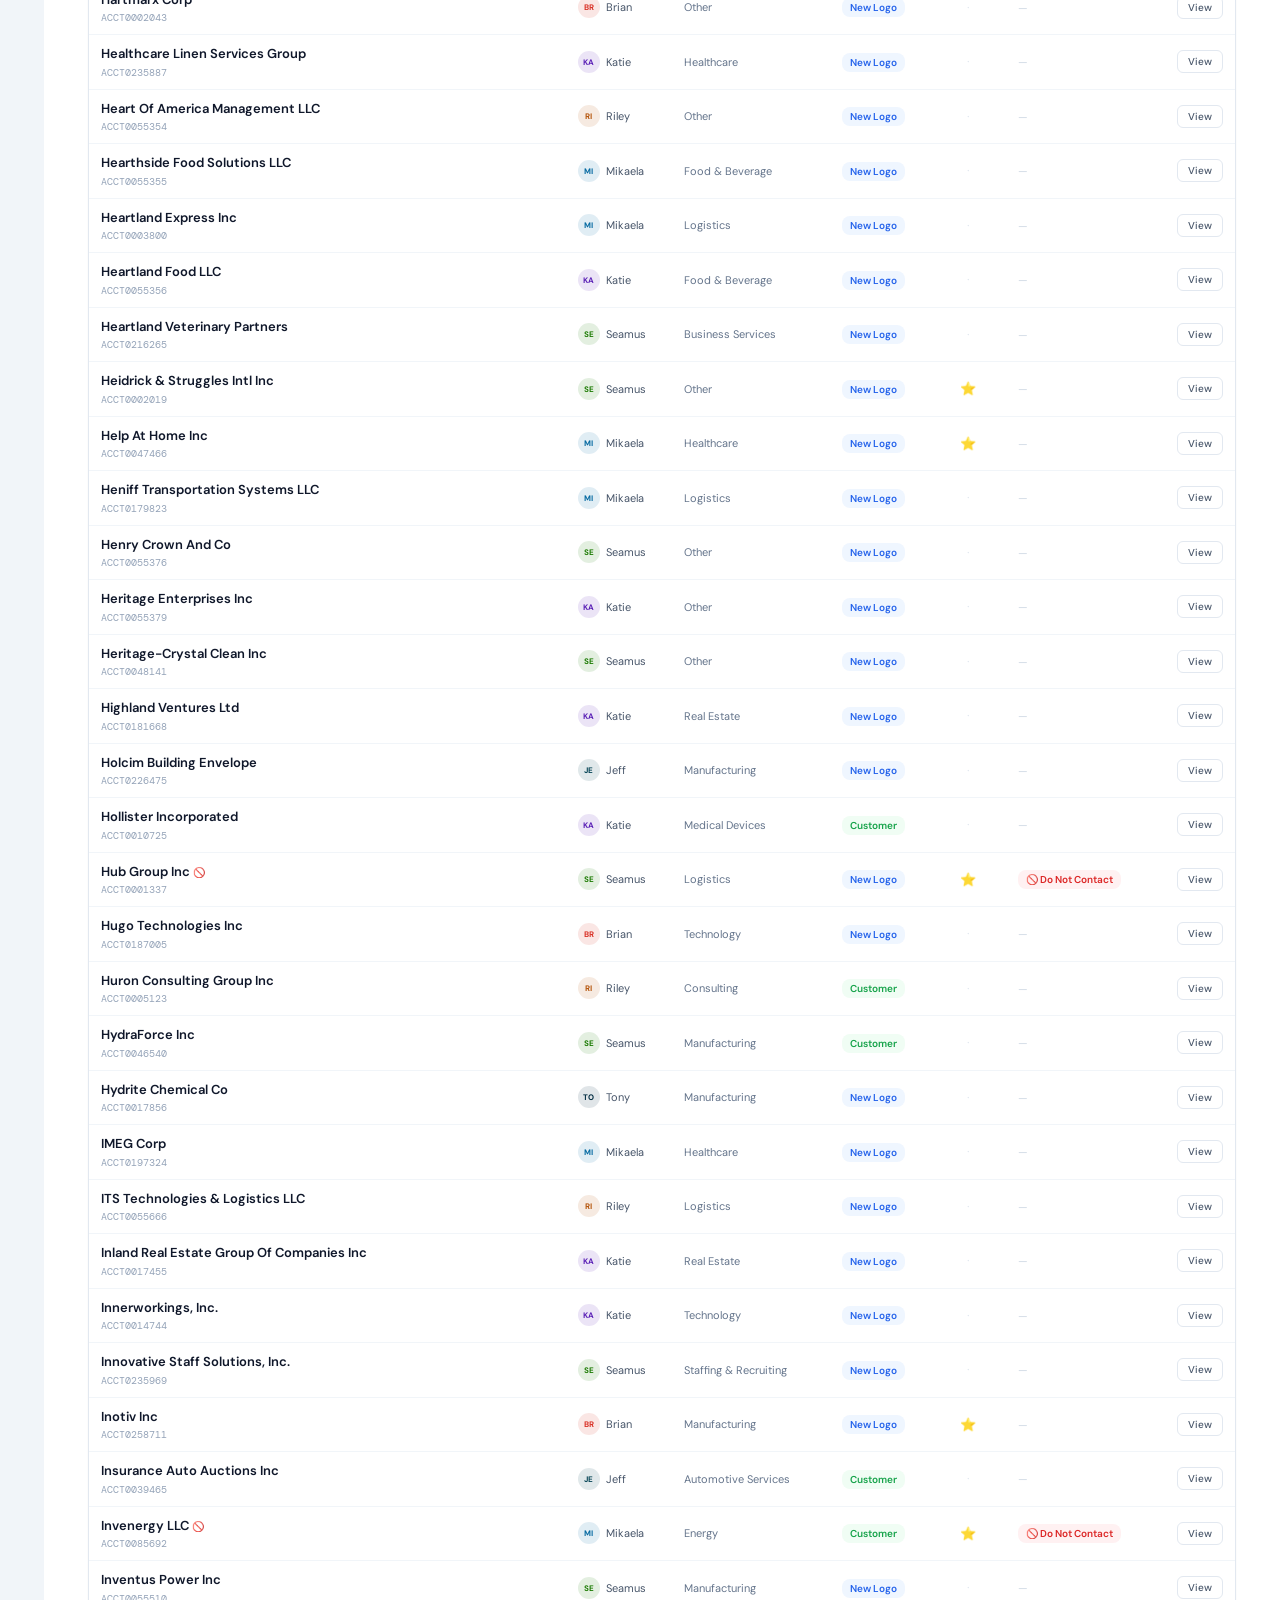
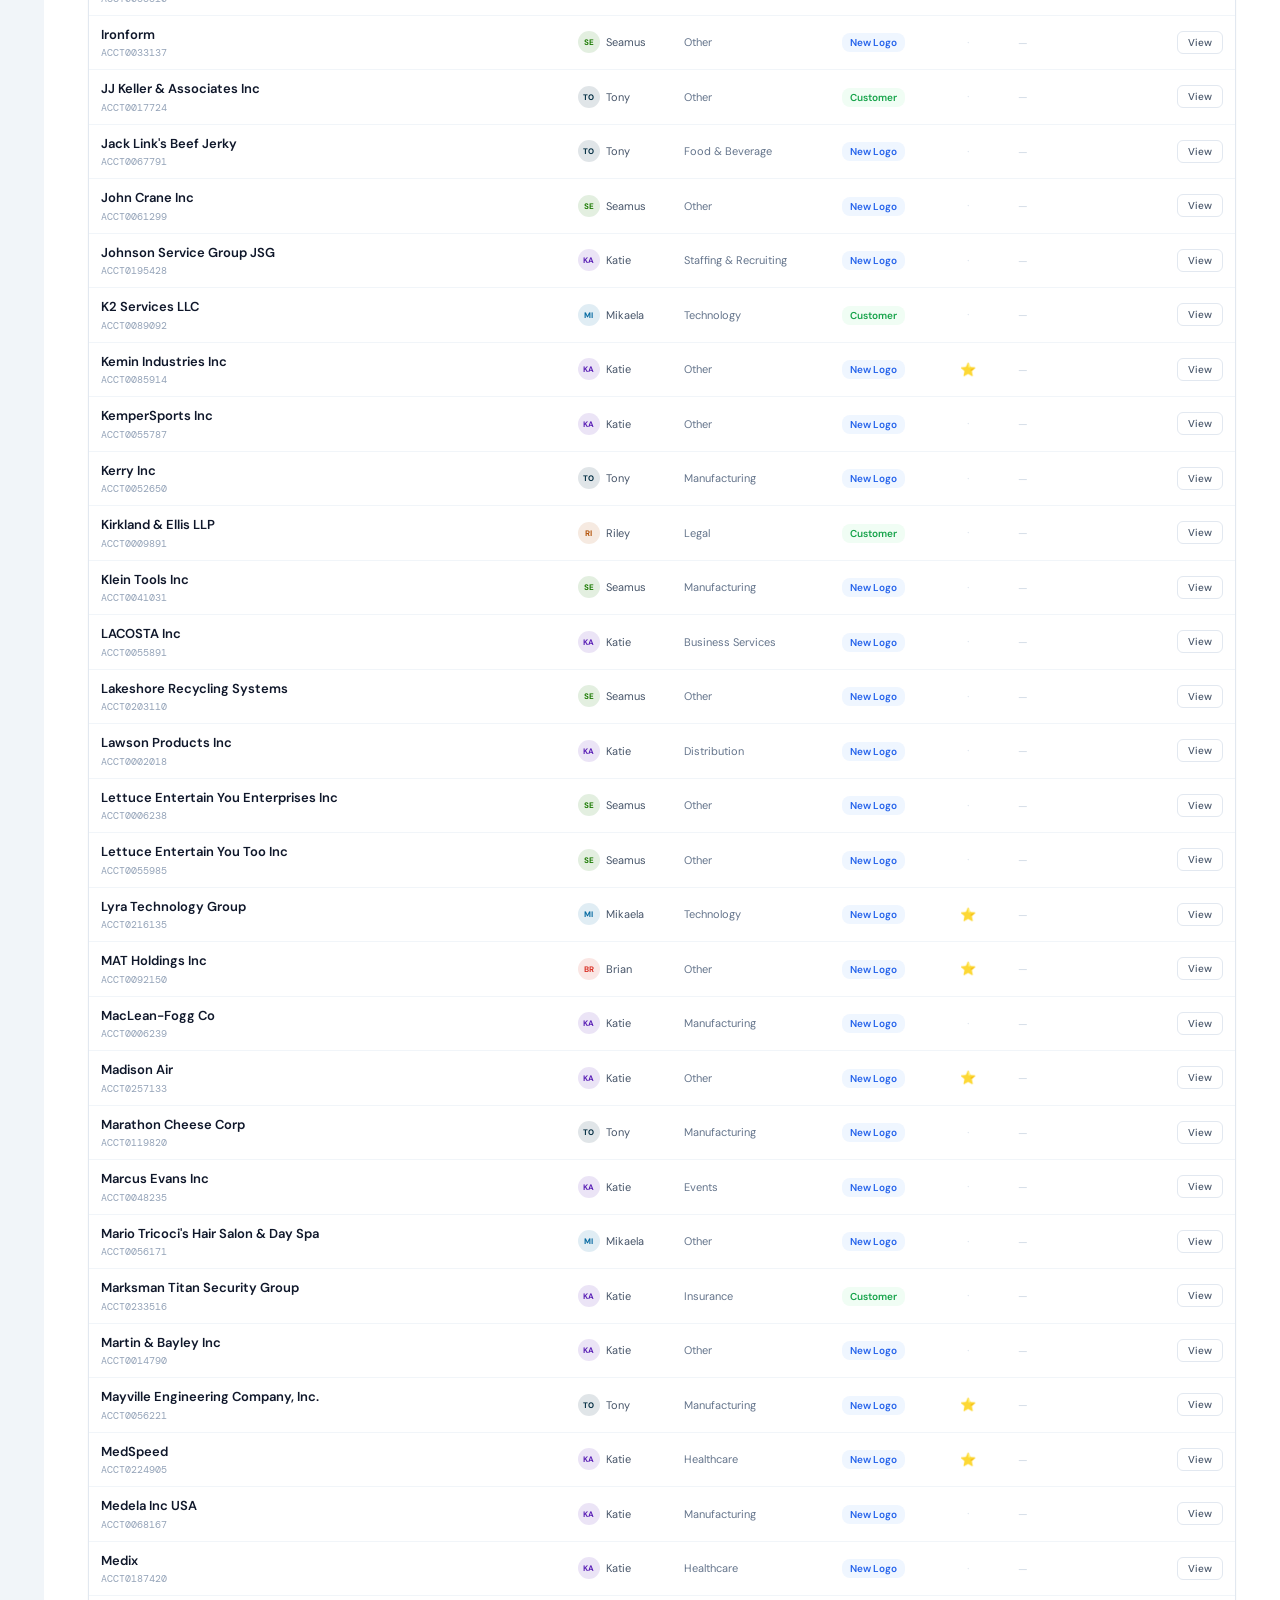
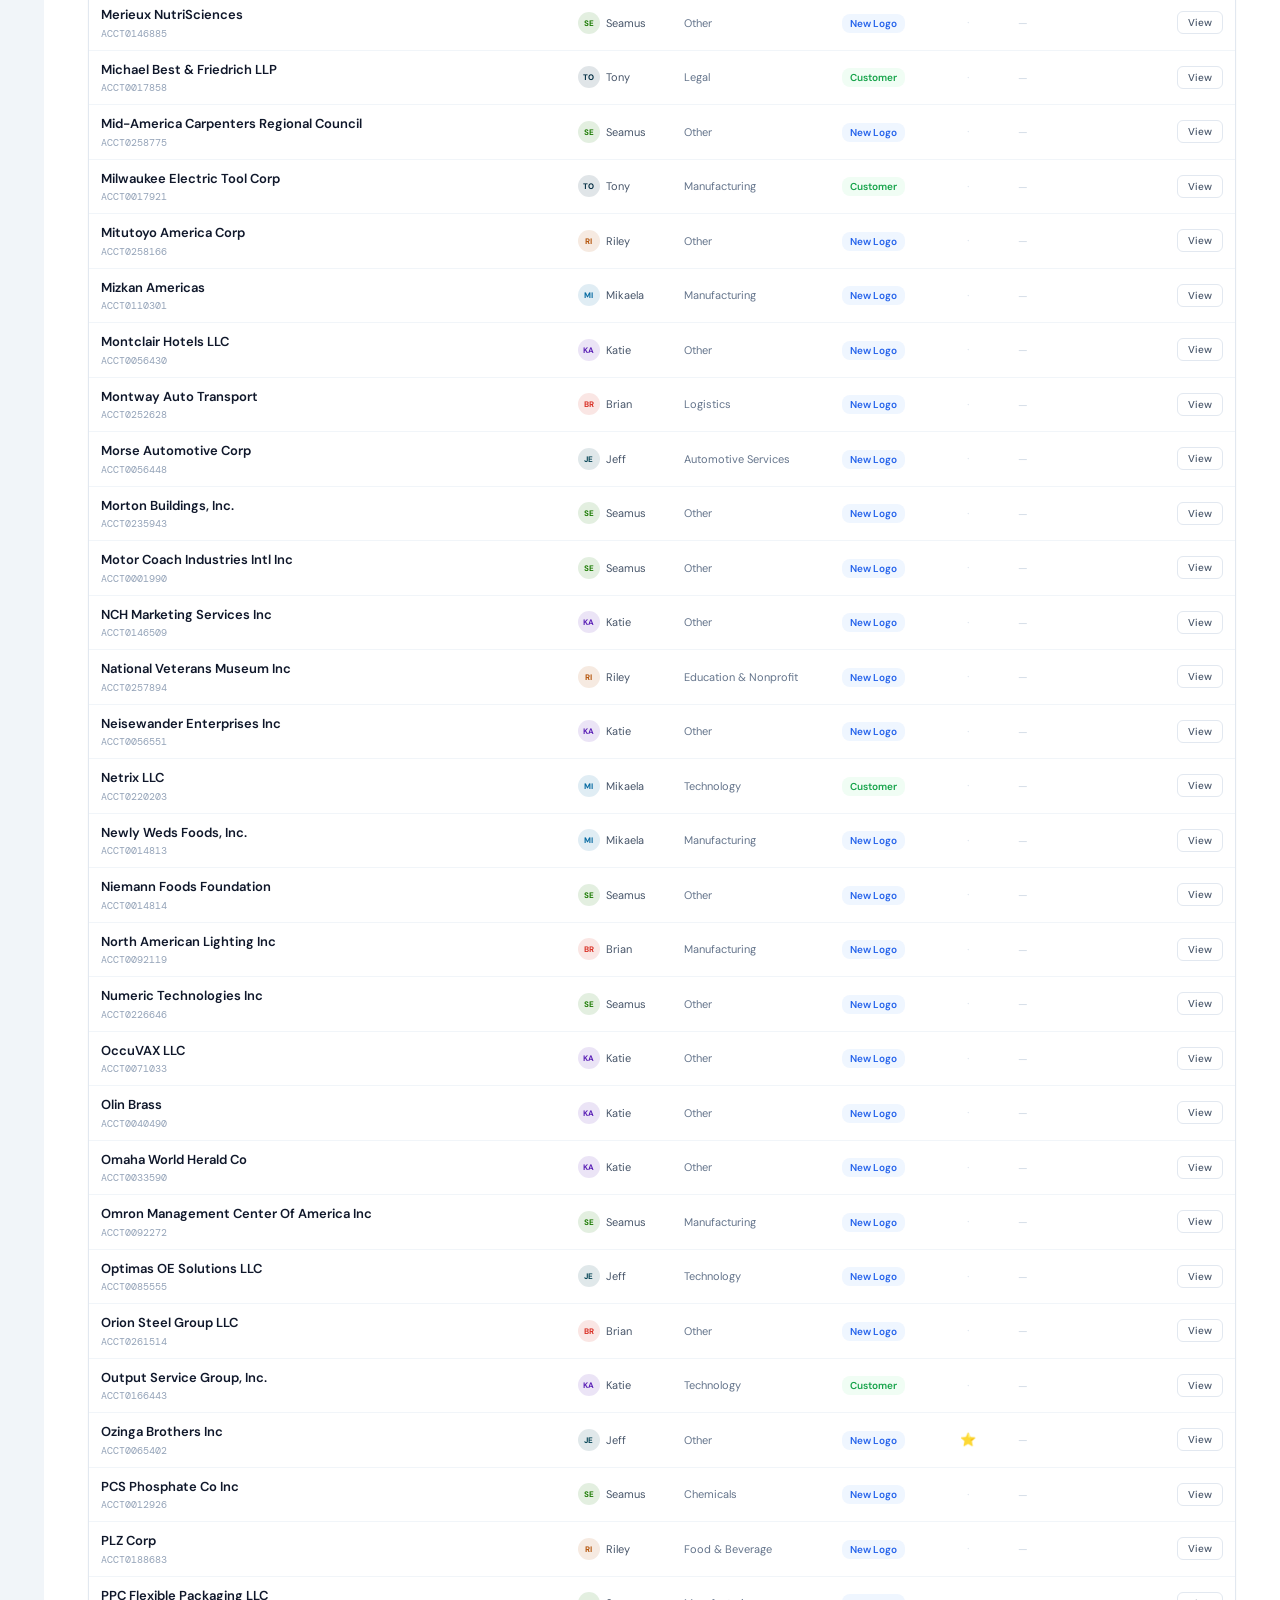
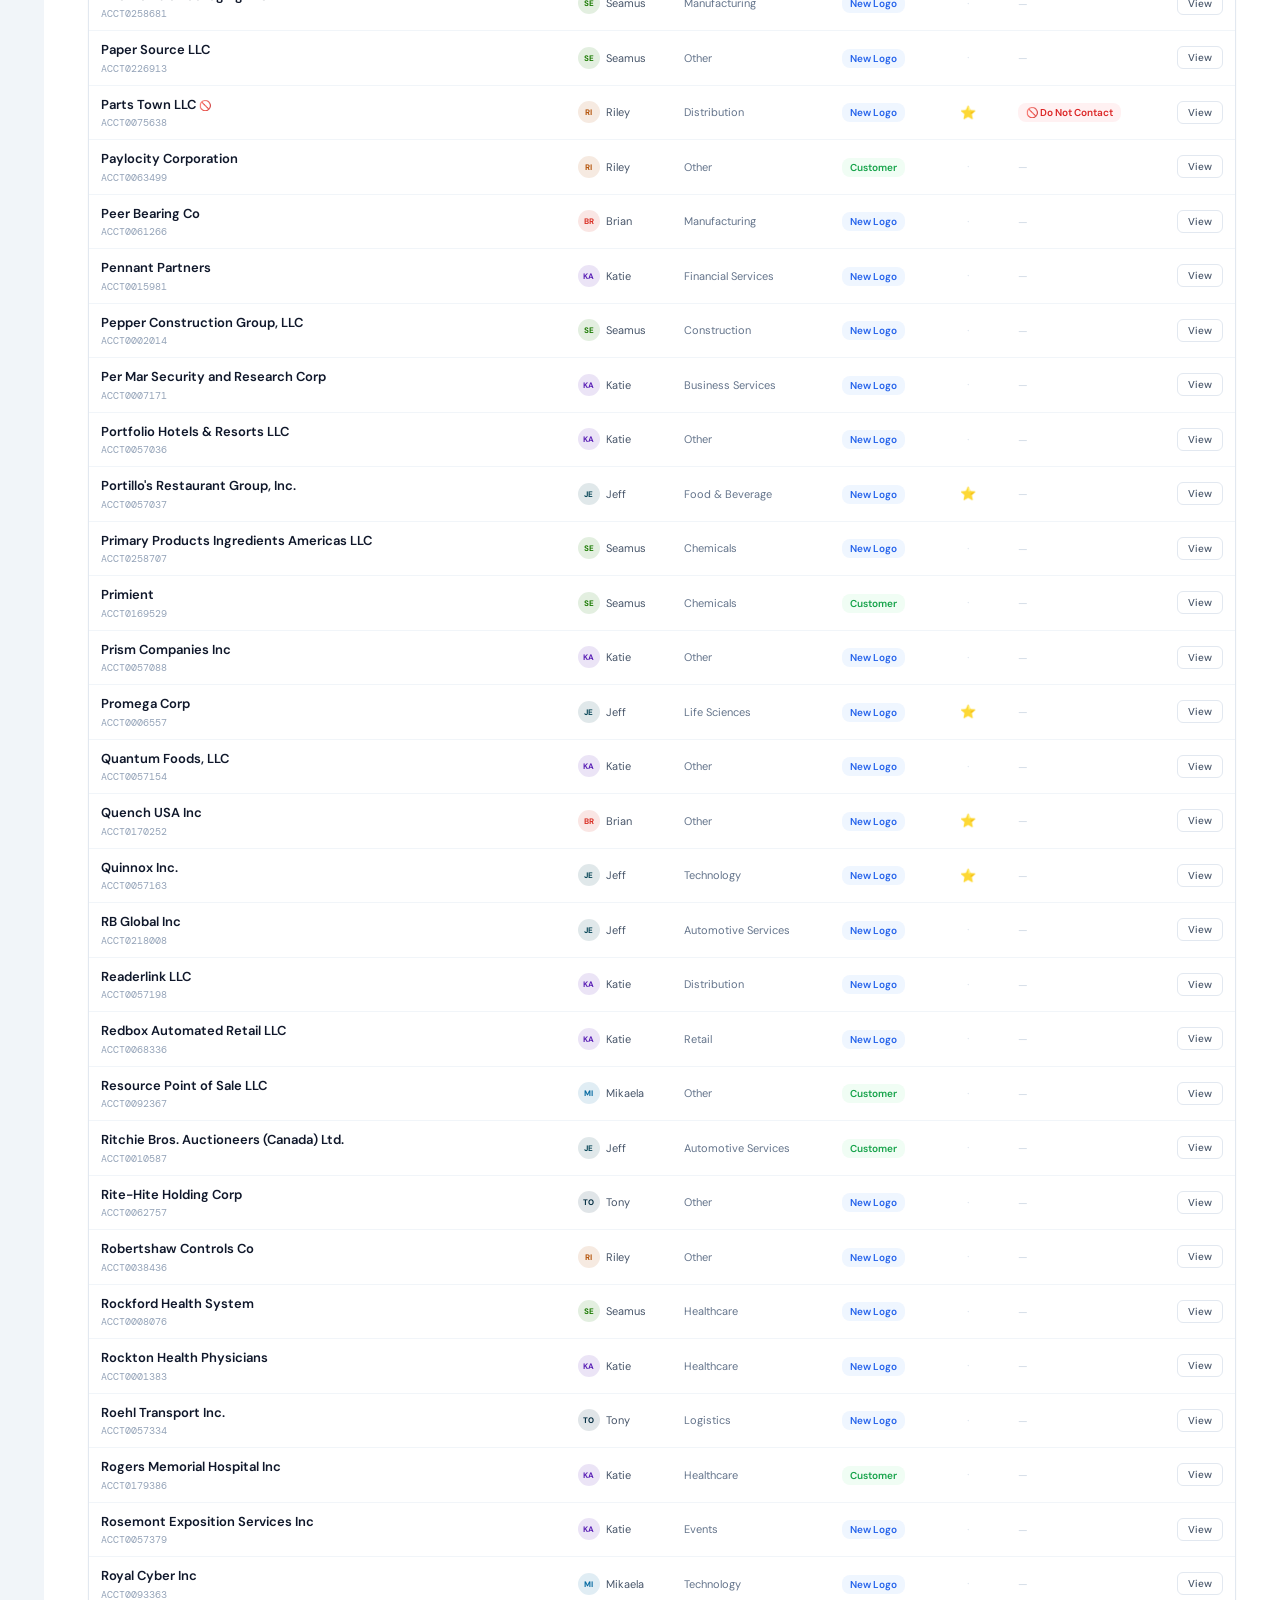
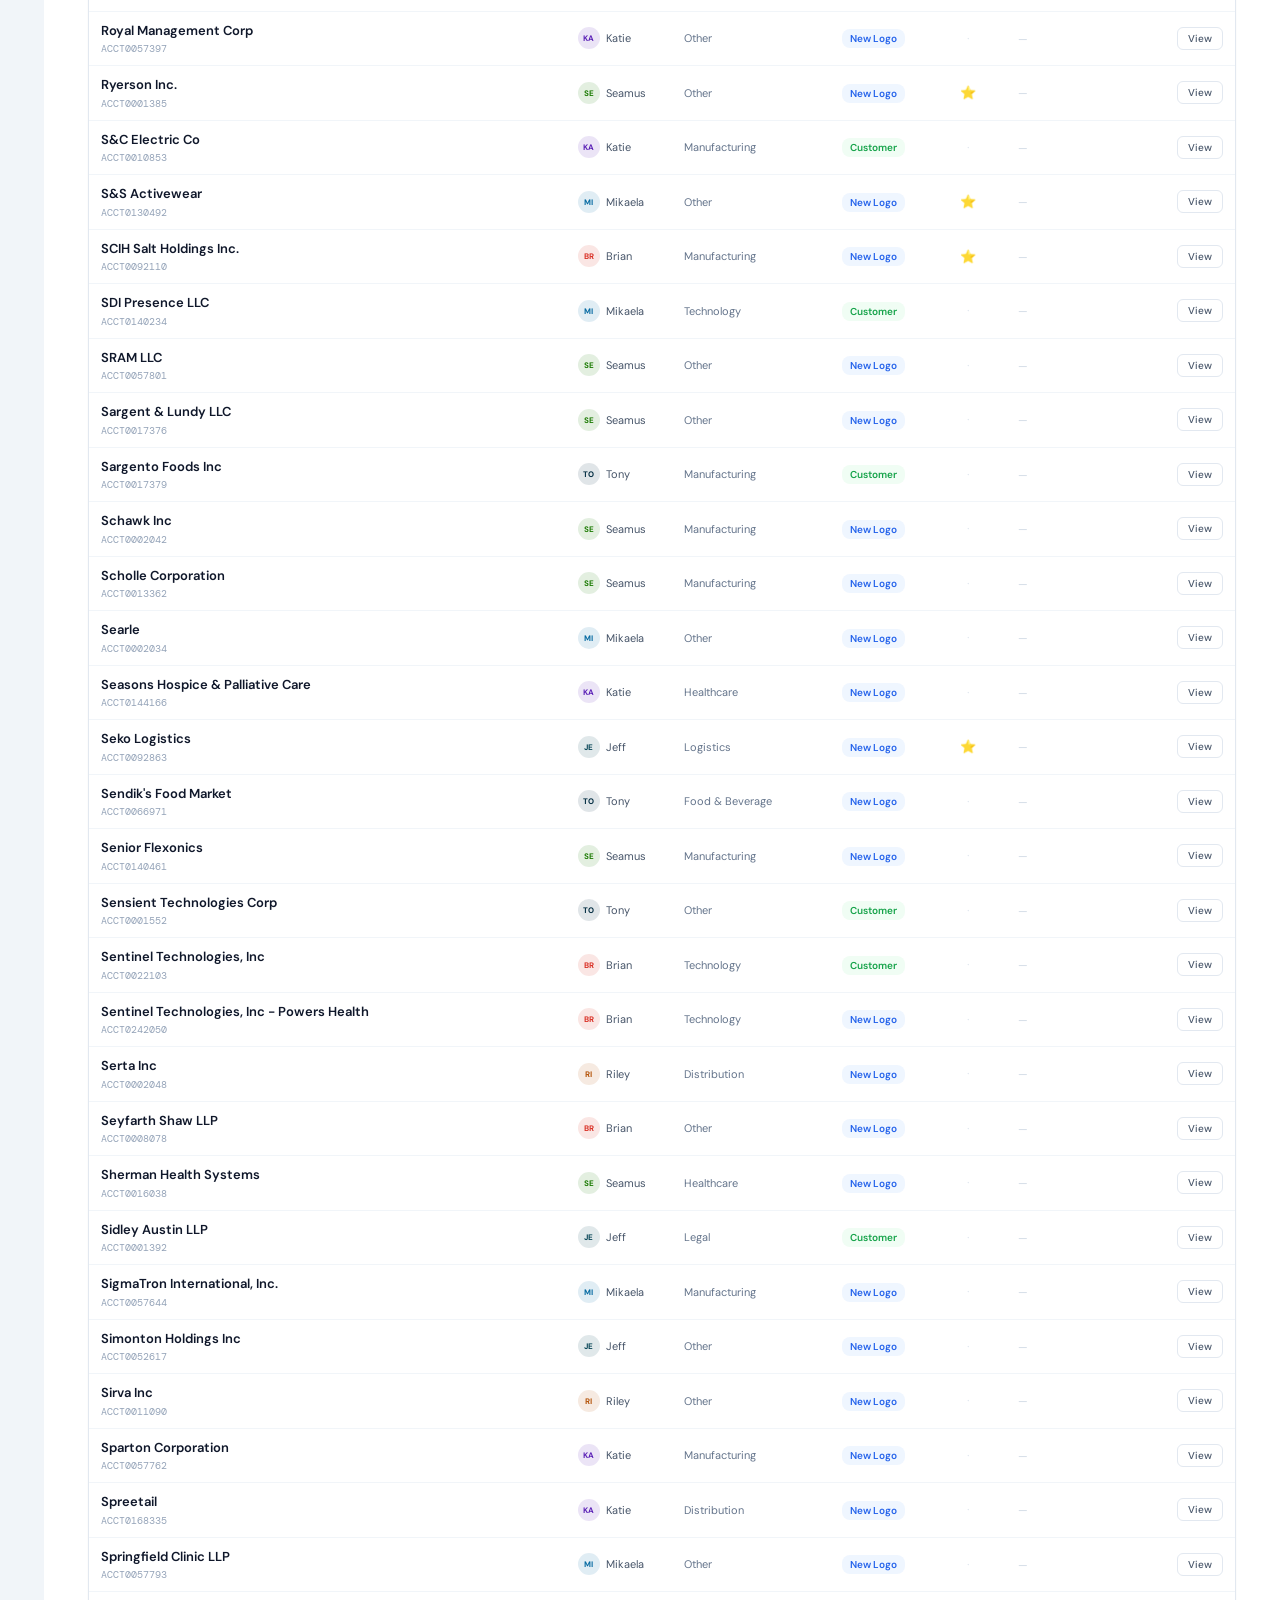
==== commit ea250c4d: "Add stylesheet and script links to accounts.html" ====
--- a/accounts.html
+++ b/accounts.html
@@ -1,6 +1,7 @@
 <!DOCTYPE html>
 <html lang="en">
 <head>
+  <link rel="stylesheet" href="nav.css">
 <meta charset="UTF-8">
 <meta name="viewport" content="width=device-width,initial-scale=1">
 <title>Accounts — BDR Command Center</title>
@@ -147,7 +148,8 @@
 .ntab.on .ntab-ct{background:var(--ink);color:var(--white);}
 </style>
 </head>
-<body>
+<script src="nav.js"></script>
+</body>
 
 <nav class="gnav">
   <div class="gnav-logo">
--- a/nav.css
+++ b/nav.css
@@ -0,0 +1,82 @@
+/* ─────────────────────────────────────────────────────
+   ServiceNow BDR Command Center — Shared Navigation
+   Drop this in /nav/nav.css and link from every page.
+   ───────────────────────────────────────────────────── */
+
+:root{
+  --nav-ink:#032D42;
+  --nav-ink-nav:#01161f;
+  --nav-wasabi:#63DF4E;
+  --nav-wdk:#4ab83a;
+  --nav-white:#fff;
+  --nav-bg:#f1f5f9;
+  --nav-s50:#f8fafc;
+  --nav-s100:#f1f5f9;
+  --nav-s200:#e2e8f0;
+  --nav-s300:#cbd5e1;
+  --nav-s400:#94a3b8;
+  --nav-s500:#64748b;
+  --nav-s700:#334155;
+  --nav-s800:#1e293b;
+  --nav-s900:#0f172a;
+  --nav-r600:#dc2626;
+}
+
+/* ─── GLOBAL TOP NAV ─── */
+.gnav{height:44px;background:var(--nav-ink-nav);display:flex;align-items:center;position:fixed;top:0;left:0;right:0;z-index:300;border-bottom:1px solid rgba(255,255,255,.06);font-family:'DM Sans',sans-serif;}
+.gnav-logo{display:flex;align-items:center;padding:0 14px;height:44px;border-right:1px solid rgba(255,255,255,.07);flex-shrink:0;}
+.gnav-tabs{display:flex;align-items:center;}
+.gnav-tab{display:flex;align-items:center;height:44px;padding:0 13px;font-size:12px;color:rgba(255,255,255,.5);cursor:pointer;border-bottom:2px solid transparent;white-space:nowrap;}
+.gnav-tab:hover{color:rgba(255,255,255,.8);background:rgba(255,255,255,.04);}
+.gnav-pill-wrap{flex:1;display:flex;justify-content:center;}
+.gnav-pill{display:inline-flex;align-items:center;gap:6px;font-size:12px;font-weight:500;padding:4px 12px;border-radius:20px;border:1px solid rgba(255,255,255,.15);color:rgba(255,255,255,.8);cursor:pointer;}
+.gnav-pill-dot{width:6px;height:6px;border-radius:50%;background:var(--nav-wasabi);}
+.gnav-r{display:flex;align-items:center;gap:2px;padding:0 10px;}
+.gnav-btn{width:30px;height:30px;display:flex;align-items:center;justify-content:center;border-radius:4px;color:rgba(255,255,255,.45);cursor:pointer;font-size:13px;border:none;background:transparent;}
+.gnav-btn:hover{background:rgba(255,255,255,.07);color:rgba(255,255,255,.8);}
+.gnav-av{width:28px;height:28px;background:var(--nav-wasabi);border-radius:50%;display:flex;align-items:center;justify-content:center;font-size:10px;font-weight:700;color:var(--nav-ink);cursor:pointer;margin-left:4px;}
+
+/* ─── LEFT SIDEBAR ─── */
+.sbar{position:fixed;top:44px;left:0;bottom:0;width:44px;background:#0d1f2b;border-right:1px solid rgba(255,255,255,.05);z-index:200;display:flex;flex-direction:column;overflow:hidden;transition:width .22s cubic-bezier(.4,0,.2,1);font-family:'DM Sans',sans-serif;}
+.sbar:hover{width:180px;box-shadow:4px 0 20px rgba(0,0,0,.25);}
+.sbar-sec{padding:10px 0 4px;}
+.sbar-item{display:flex;align-items:center;gap:10px;padding:8px 14px;font-size:12px;color:rgba(255,255,255,.50);border-left:2px solid transparent;transition:background .12s,color .12s;text-decoration:none;white-space:nowrap;cursor:pointer;}
+.sbar-item:hover{background:rgba(255,255,255,.05);color:rgba(255,255,255,.85);}
+.sbar-item.on{color:var(--nav-wasabi);border-left-color:var(--nav-wasabi);background:rgba(99,223,78,.06);font-weight:500;}
+.sbar-item.aicoach{color:rgba(99,223,78,.65);}
+.sbar-item.aicoach:hover{color:var(--nav-wasabi);background:rgba(99,223,78,.08);}
+.sbar-ic{width:16px;min-width:16px;text-align:center;font-size:15px;flex-shrink:0;}
+.sb{margin-left:auto;font-size:9px;font-weight:600;padding:1px 5px;border-radius:8px;background:rgba(255,255,255,.08);color:rgba(255,255,255,.40);opacity:0;transition:opacity .1s;flex-shrink:0;}
+.sbar:hover .sb{opacity:1;}
+.sb.r{background:rgba(239,68,68,.20);color:#fca5a5;}
+.sdivider{height:1px;background:rgba(255,255,255,.06);margin:6px 12px;}
+
+/* ─── TOP TAB STRIP (above greeting) ─── */
+.ptabs{display:flex;align-items:flex-end;border-bottom:1px solid var(--nav-s200);overflow-x:auto;padding:6px 18px 0;background:var(--nav-s50);min-height:38px;gap:2px;font-family:'DM Sans',sans-serif;}
+.ptabs::-webkit-scrollbar{height:0;}
+.ptab{display:flex;align-items:center;gap:6px;padding:7px 10px 7px 14px;font-size:12px;font-weight:500;color:var(--nav-s500);background:transparent;border:1px solid transparent;border-bottom:none;border-radius:7px 7px 0 0;white-space:nowrap;cursor:pointer;transition:.1s;text-decoration:none;position:relative;top:1px;max-width:200px;}
+.ptab:hover{color:var(--nav-s700);background:rgba(255,255,255,.6);}
+.ptab.on{color:var(--nav-s900);background:var(--nav-white);border-color:var(--nav-s200);font-weight:600;}
+.ptab.on::after{content:'';position:absolute;bottom:-1px;left:0;right:0;height:2px;background:var(--nav-white);}
+.ptab-ic{font-size:11px;color:var(--nav-s400);margin-right:1px;}
+.ptab.on .ptab-ic{color:var(--nav-ink);}
+.ptab-ct{font-size:10px;font-weight:600;padding:1px 6px;border-radius:8px;background:var(--nav-s100);color:var(--nav-s500);}
+.ptab.on .ptab-ct{background:var(--nav-ink);color:var(--nav-white);}
+.ptab-ct.r{background:rgba(220,38,38,.12);color:var(--nav-r600);}
+.ptab-x{display:inline-flex;align-items:center;justify-content:center;width:16px;height:16px;border-radius:4px;border:none;background:transparent;color:var(--nav-s400);cursor:pointer;font-size:13px;line-height:1;margin-left:2px;flex-shrink:0;}
+.ptab-x:hover{background:var(--nav-s200);color:var(--nav-s700);}
+.ptab.on .ptab-x:hover{background:rgba(0,0,0,.06);}
+.ptab-add{width:26px;height:26px;display:inline-flex;align-items:center;justify-content:center;border-radius:6px;border:none;background:transparent;color:var(--nav-s400);cursor:pointer;font-size:15px;font-weight:600;flex-shrink:0;margin-left:4px;align-self:center;margin-bottom:5px;}
+.ptab-add:hover{background:var(--nav-s200);color:var(--nav-s700);}
+.ptab-menu{position:fixed;background:#fff;border:1px solid var(--nav-s200);border-radius:10px;box-shadow:0 12px 32px rgba(0,0,0,.15),0 4px 8px rgba(0,0,0,.05);min-width:240px;z-index:300;padding:5px 0;display:none;}
+.ptab-menu.open{display:block;}
+.ptab-menu-lbl{font-size:9px;font-weight:700;letter-spacing:.10em;text-transform:uppercase;color:var(--nav-s400);padding:6px 12px 4px;}
+.ptab-menu-item{display:flex;align-items:center;gap:8px;padding:7px 12px;font-size:12px;color:var(--nav-s700);cursor:pointer;transition:.1s;}
+.ptab-menu-item:hover{background:var(--nav-s50);color:var(--nav-s900);}
+.ptab-menu-item .ic{font-size:13px;flex-shrink:0;width:16px;text-align:center;}
+.ptab-menu-item .ct{margin-left:auto;font-size:10px;font-weight:600;padding:1px 5px;border-radius:8px;background:var(--nav-s100);color:var(--nav-s500);}
+.ptab-menu-item .ct.r{background:rgba(220,38,38,.12);color:var(--nav-r600);}
+.ptab-menu-divider{height:1px;background:var(--nav-s100);margin:4px 0;}
+
+/* ─── PAGE CONTENT WRAPPER (offset for fixed nav + sidebar) ─── */
+.app-shell{margin-top:44px;margin-left:44px;min-height:calc(100vh - 44px);}
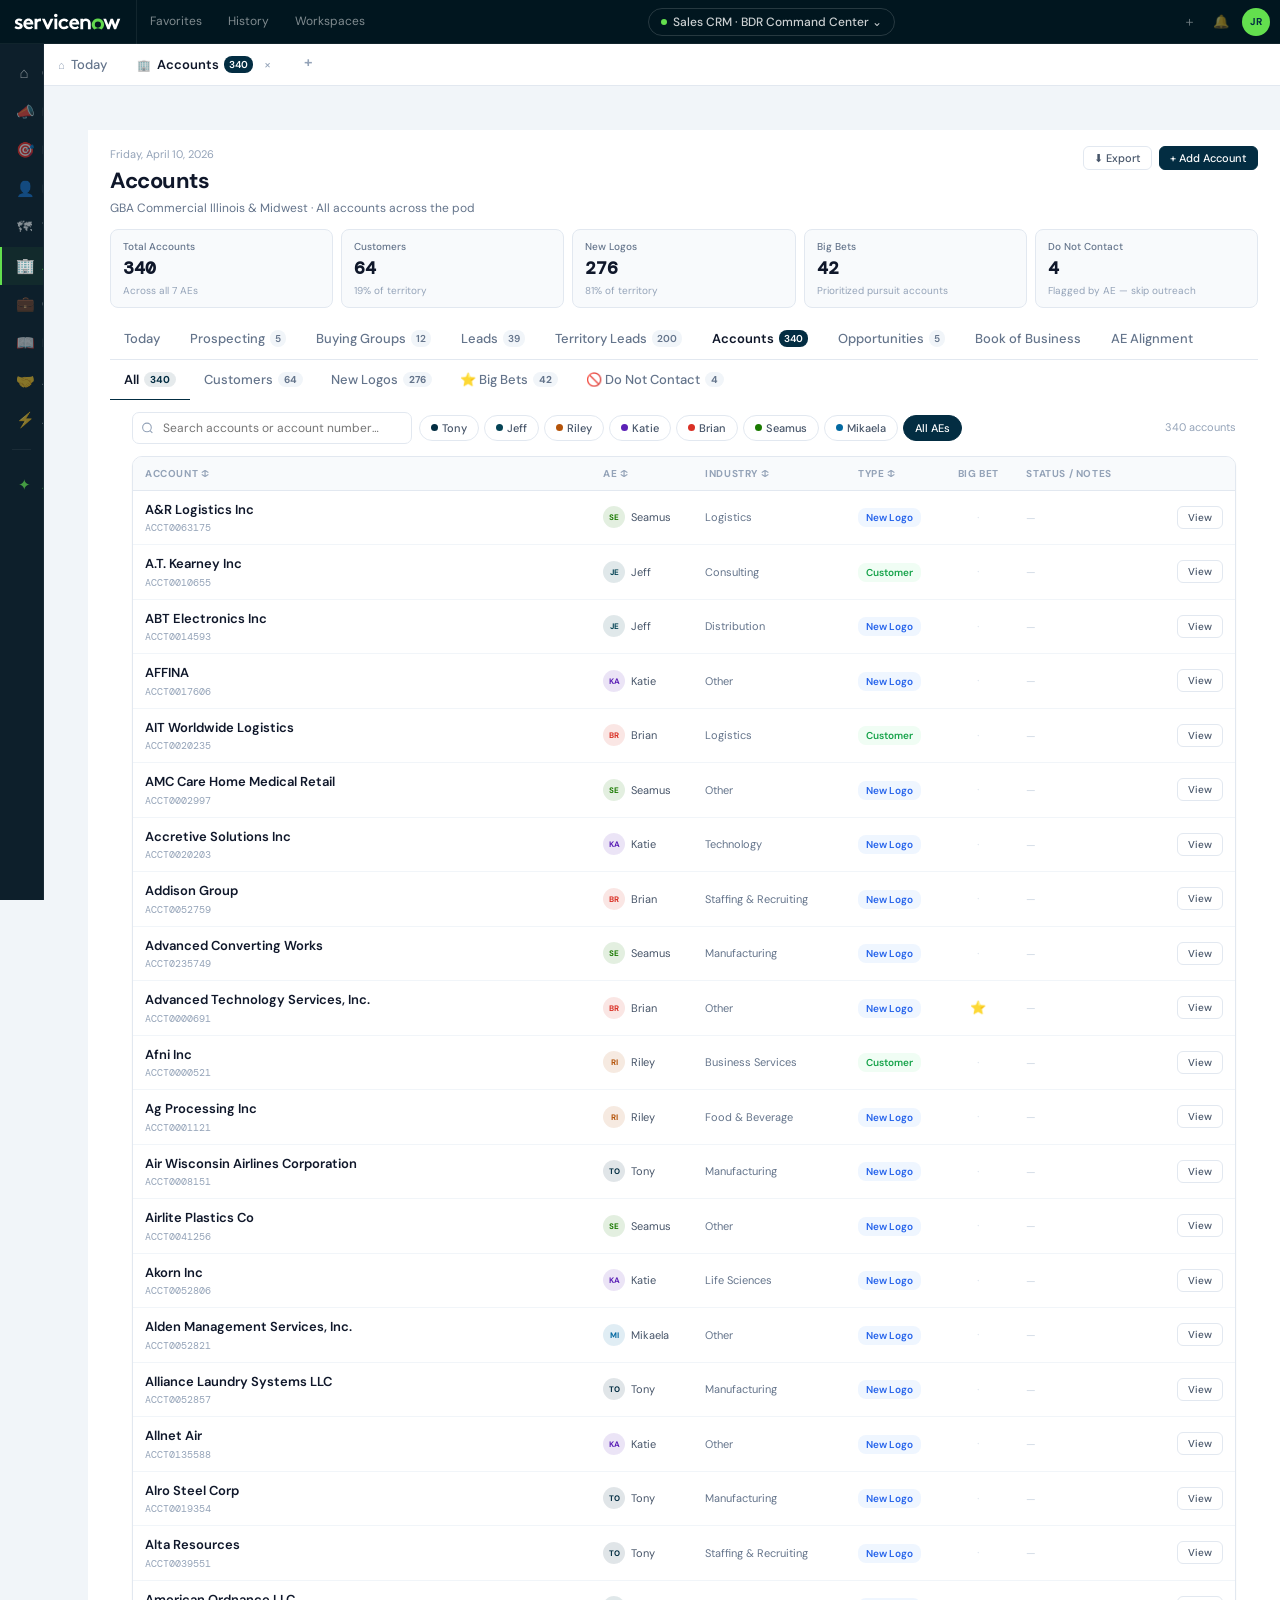
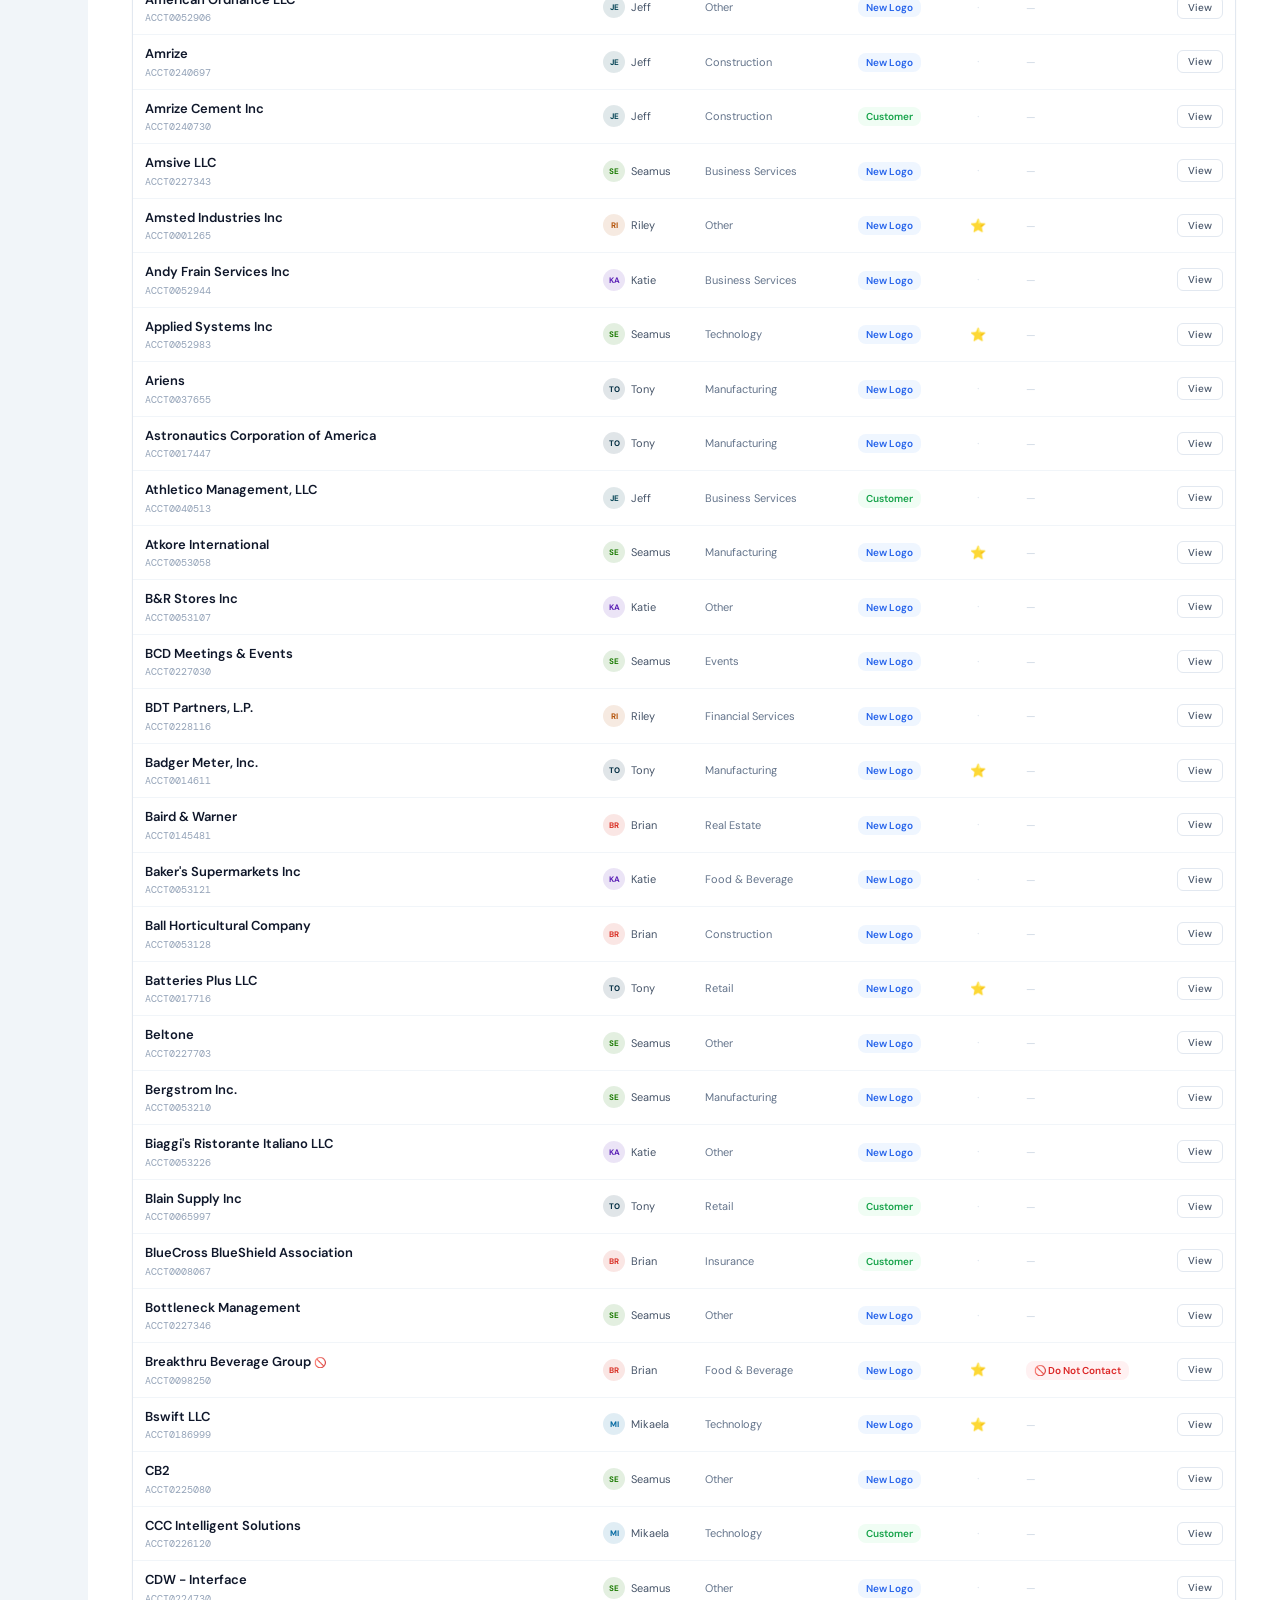
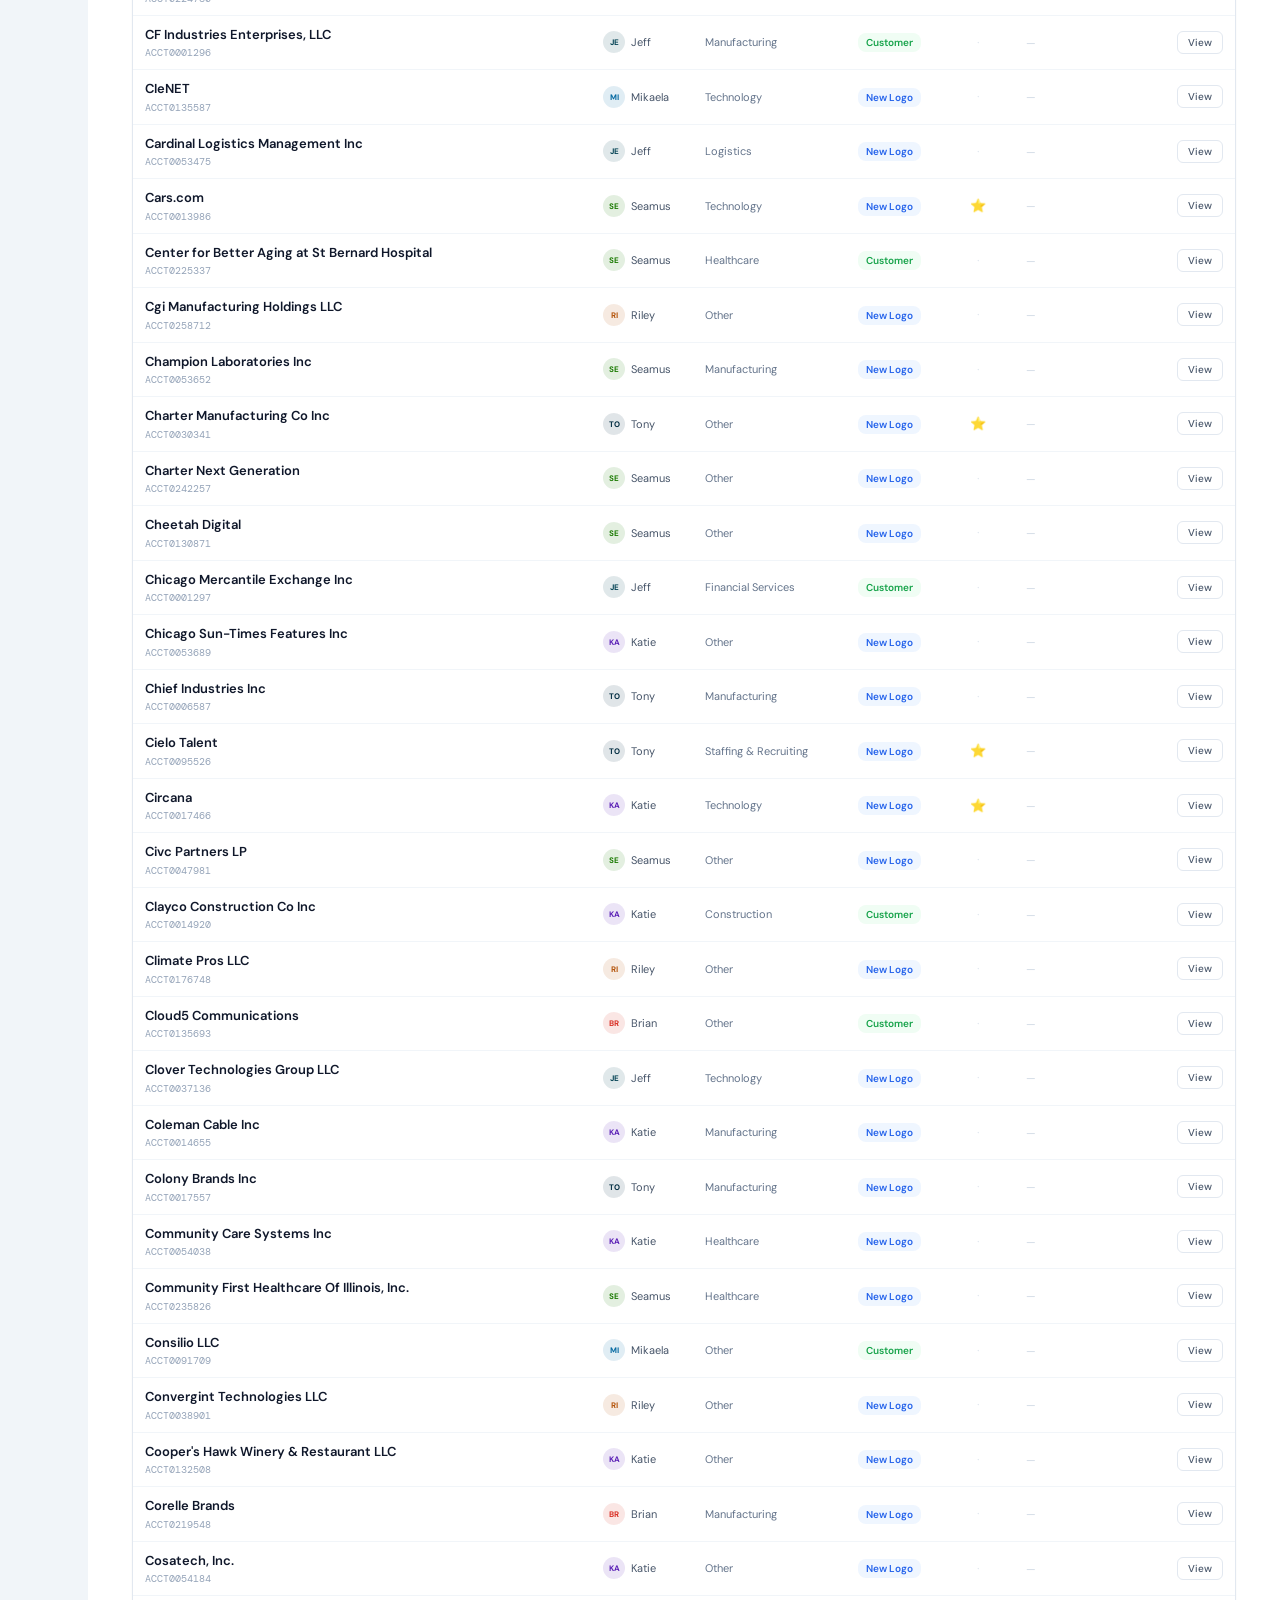
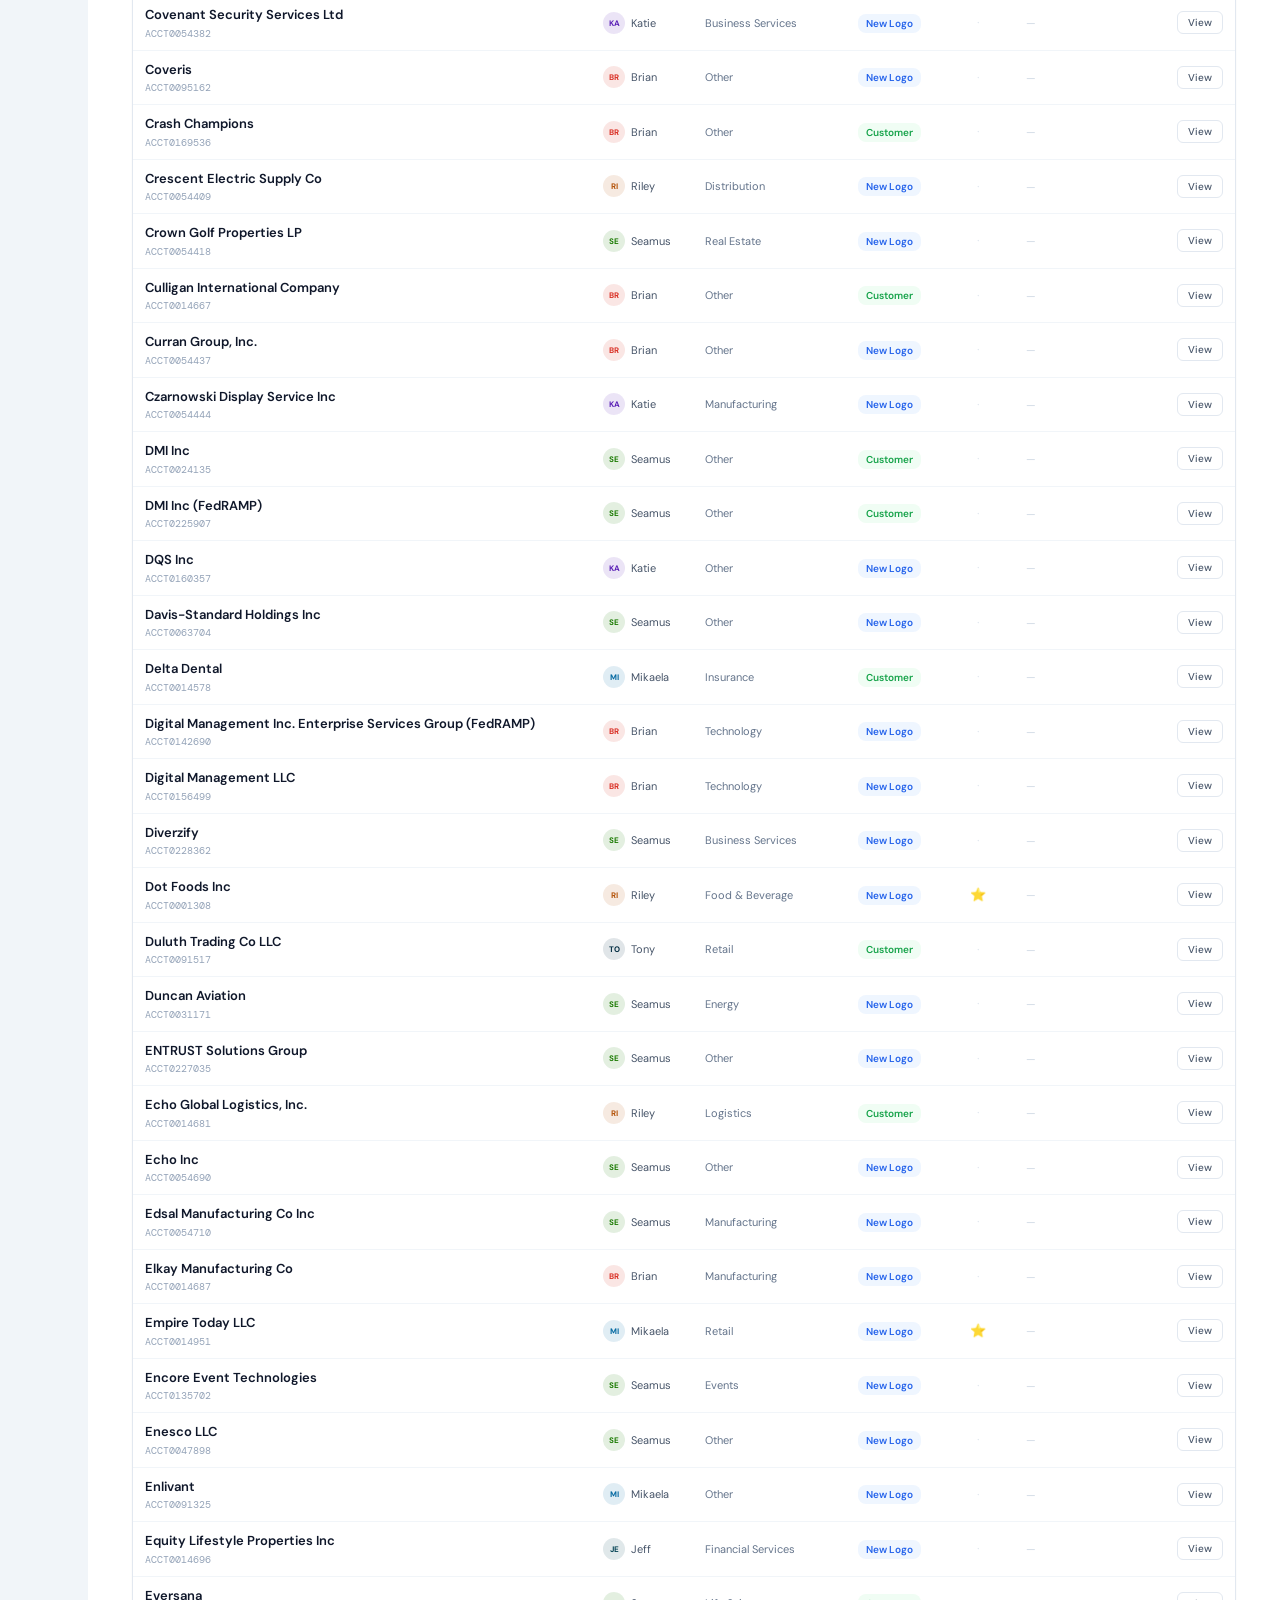
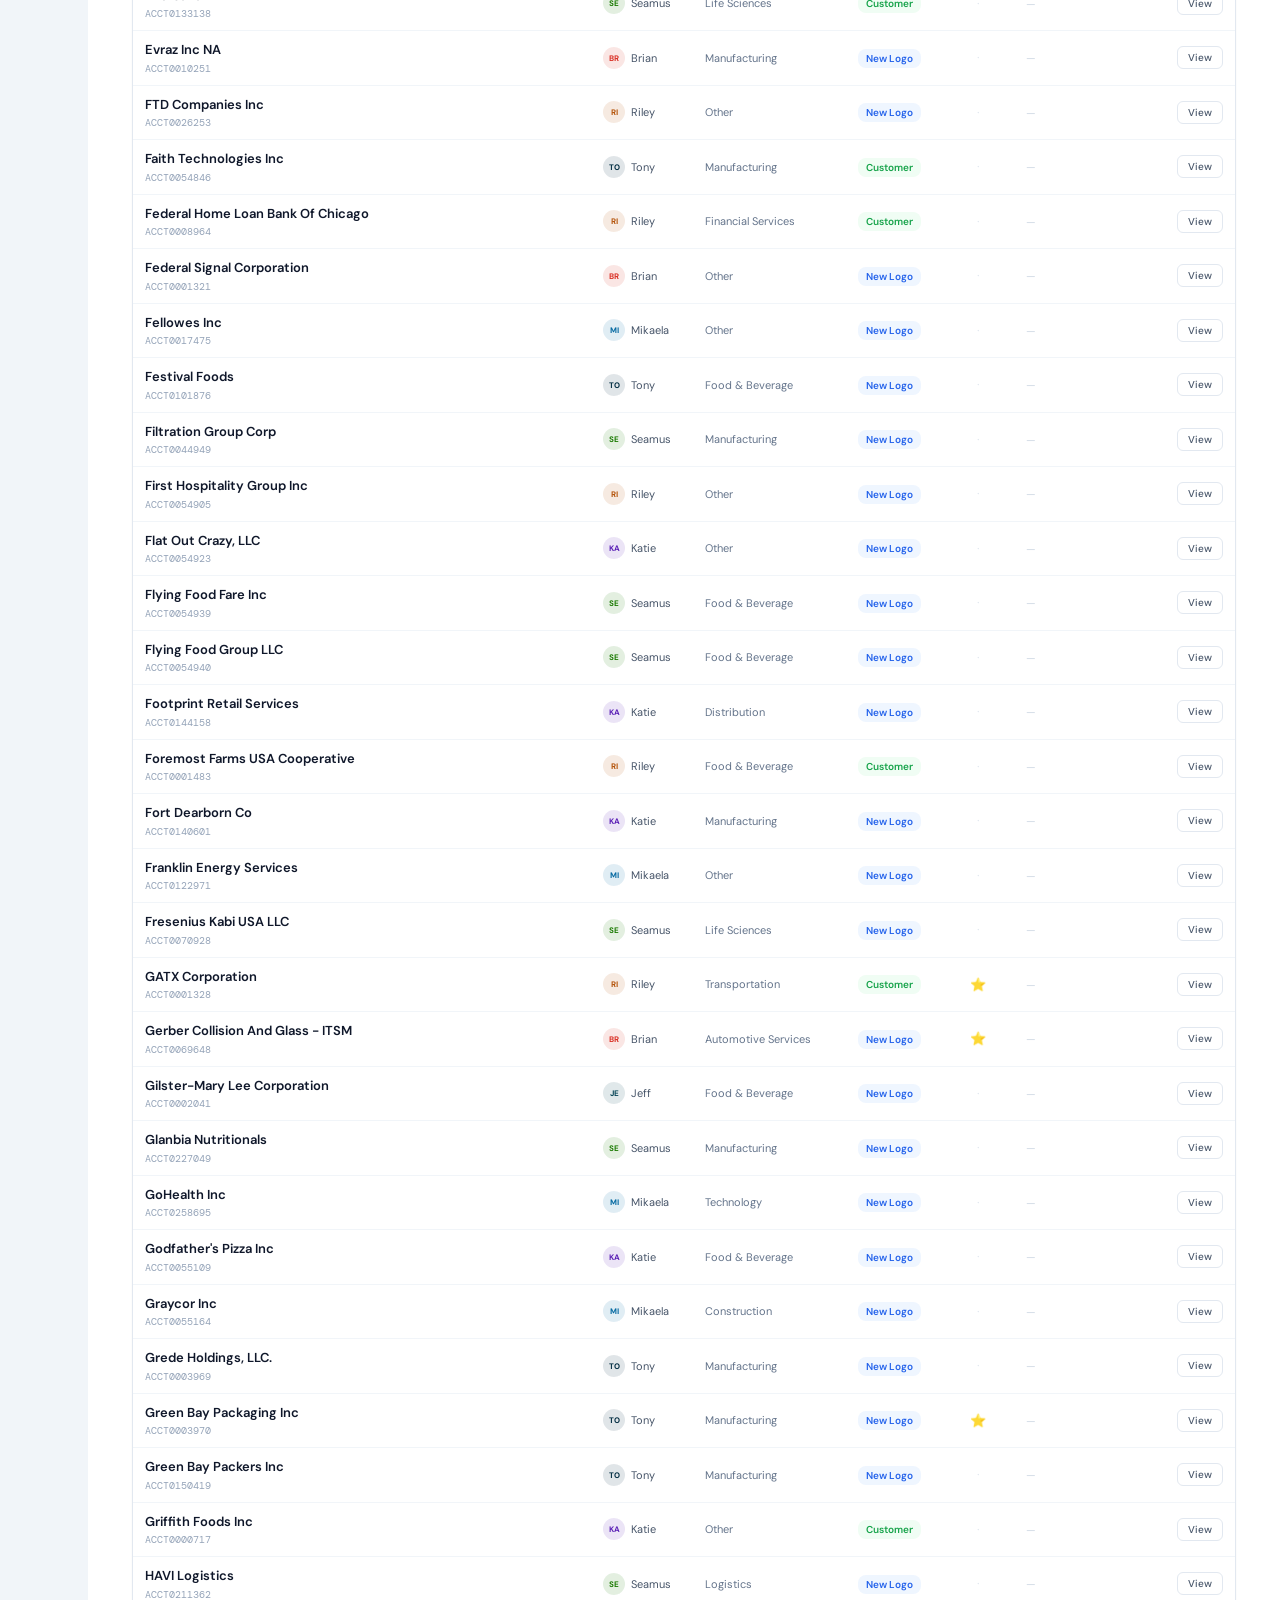
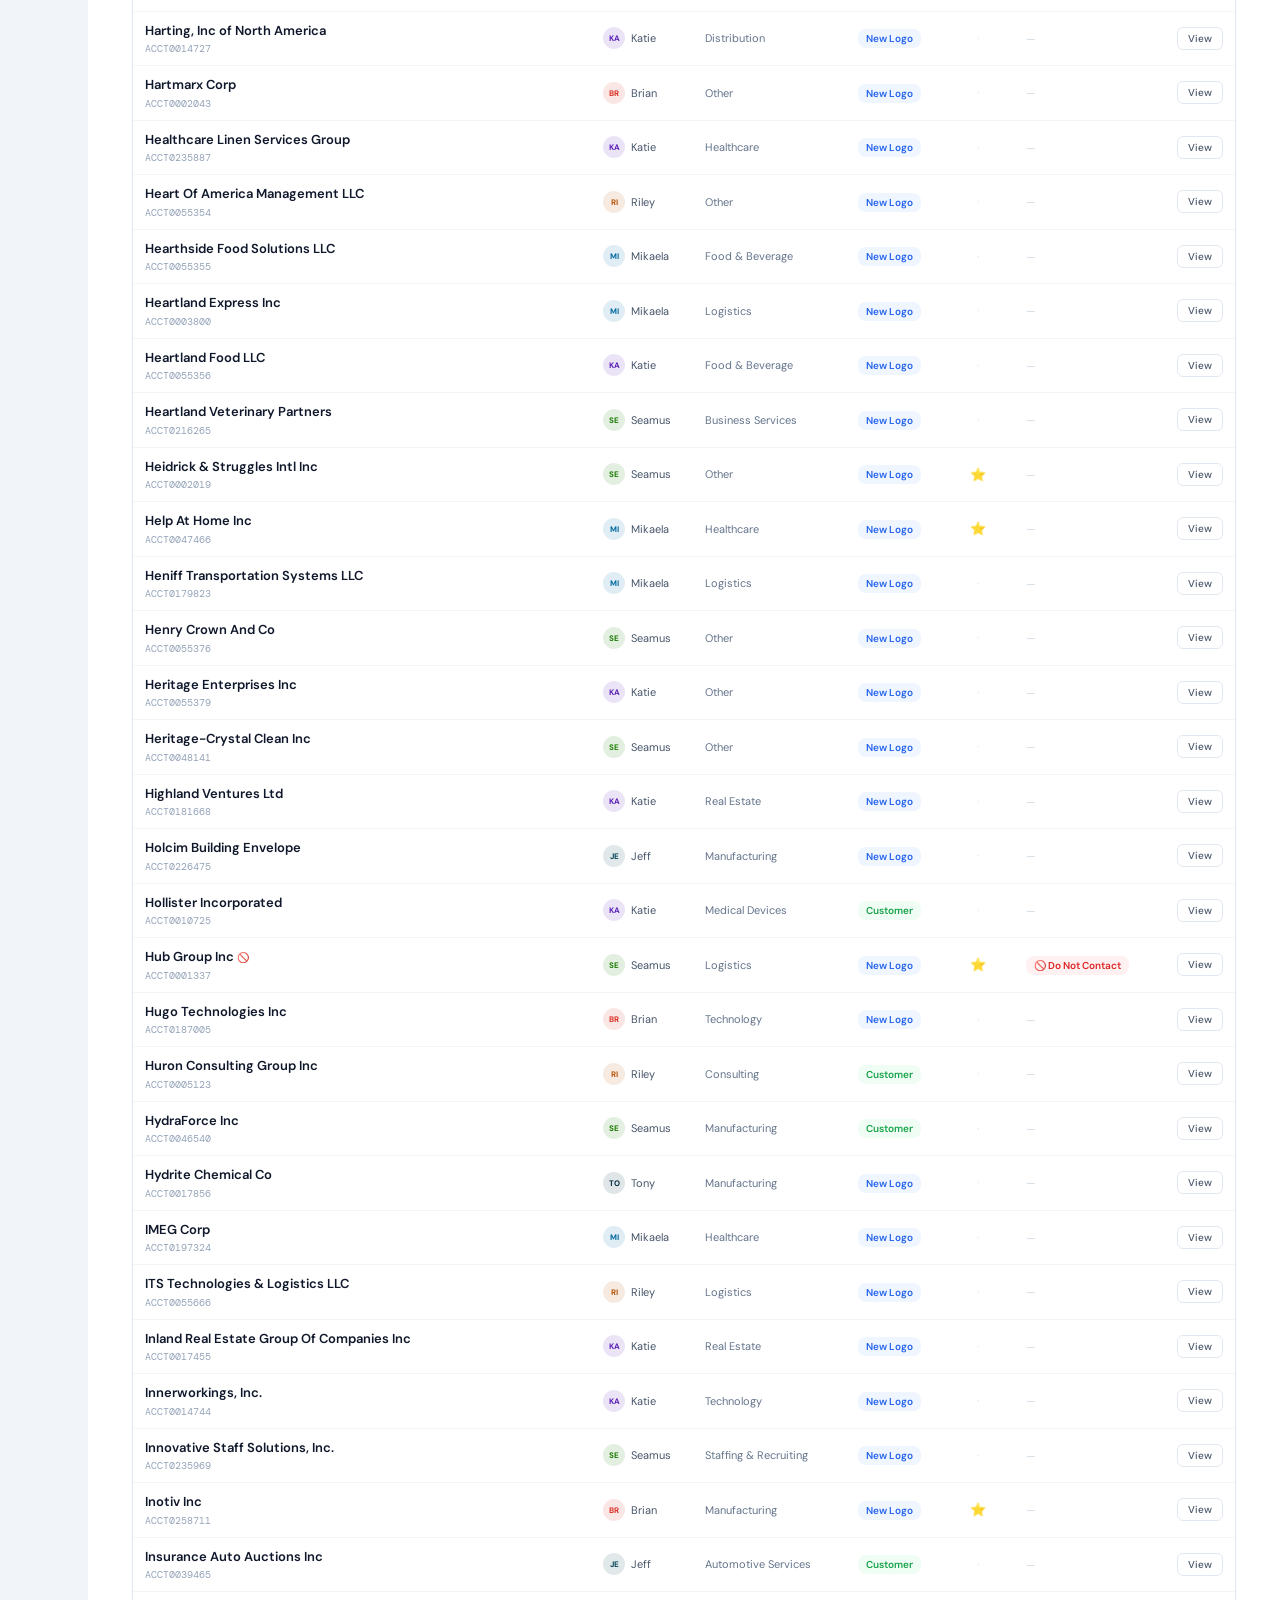
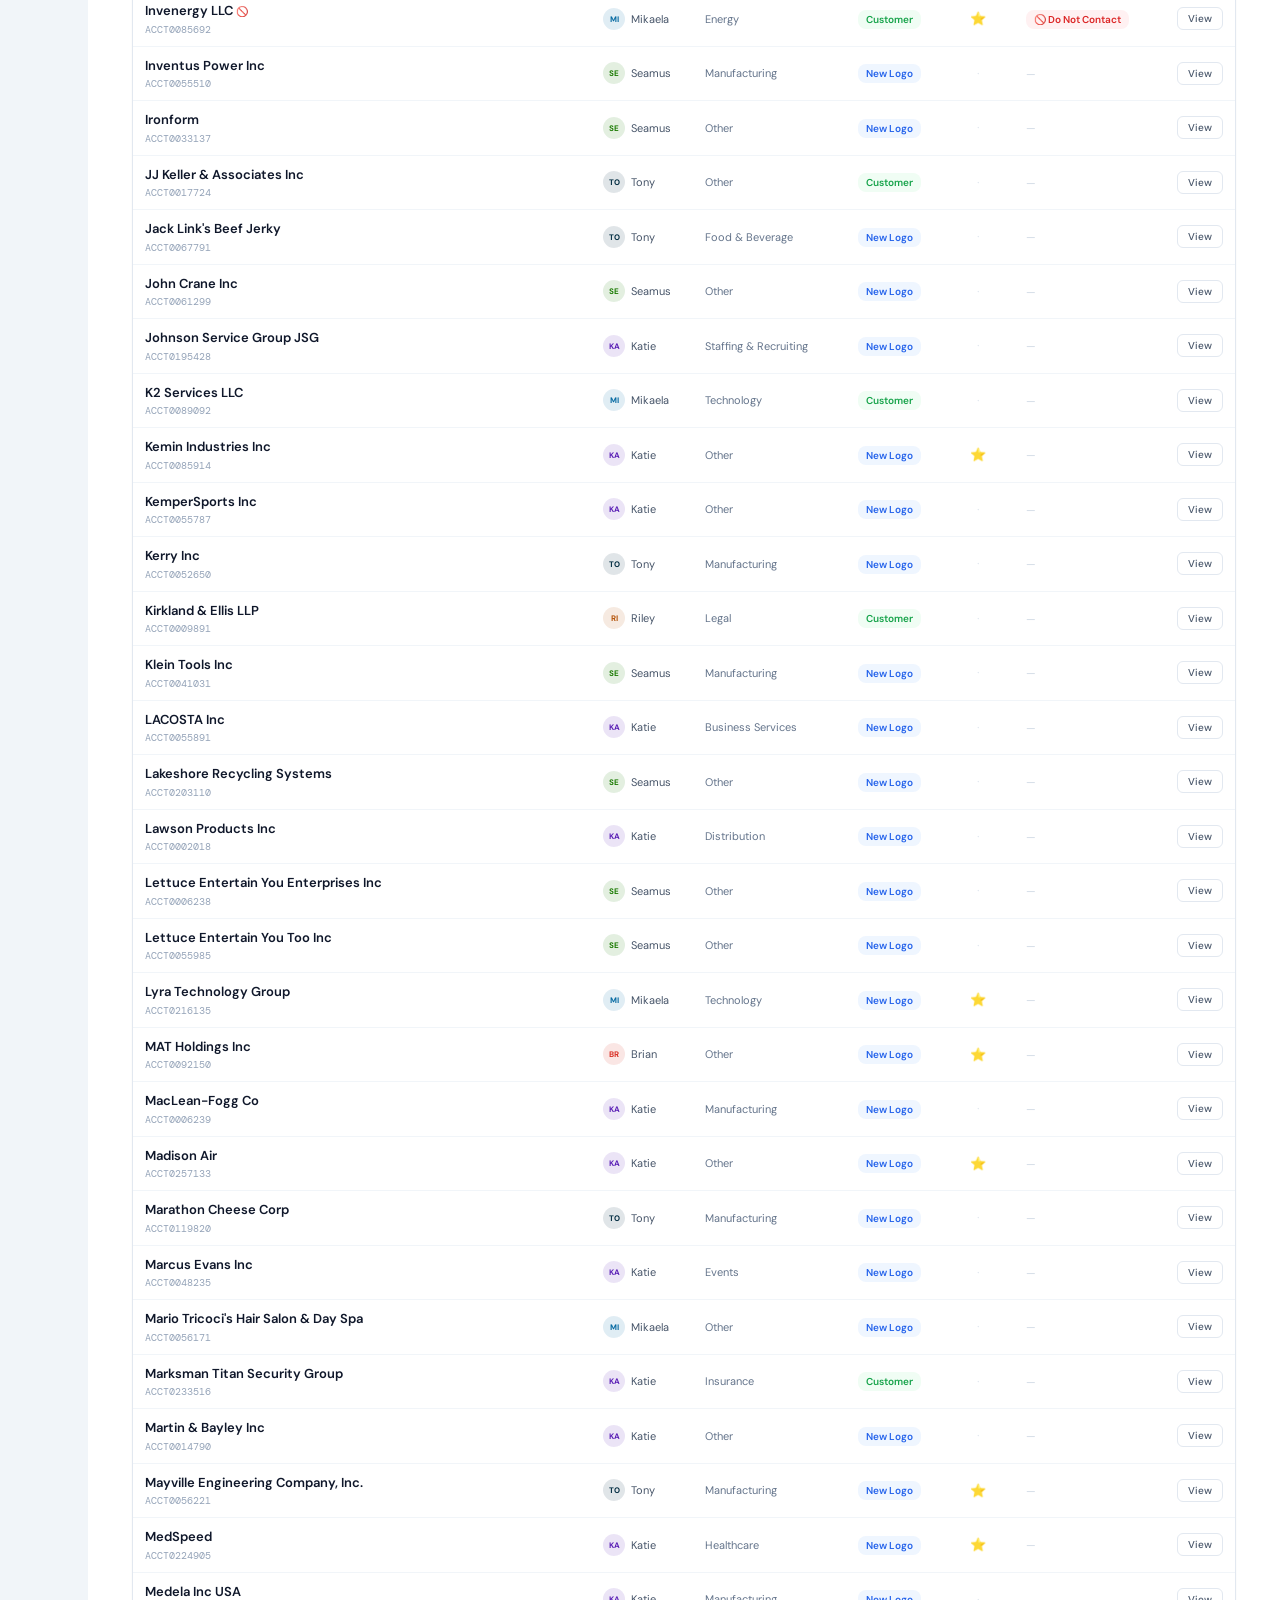
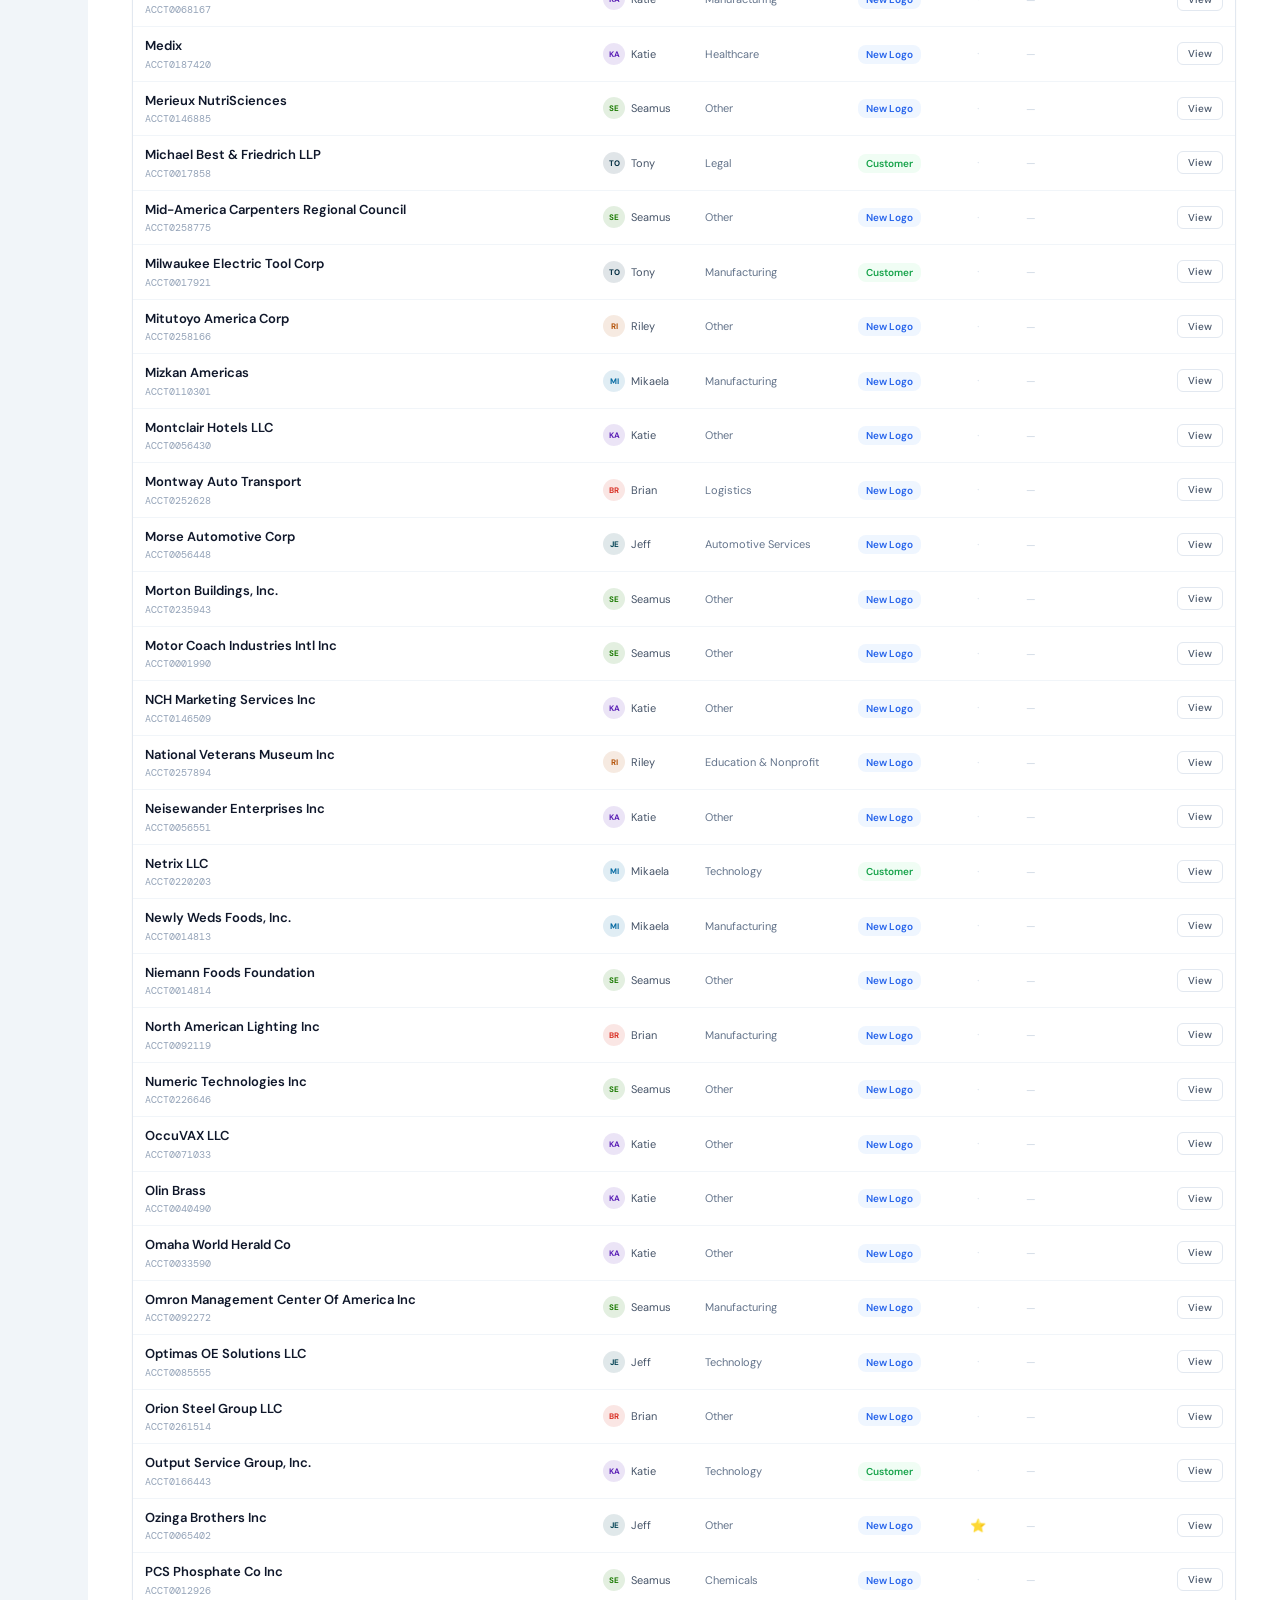
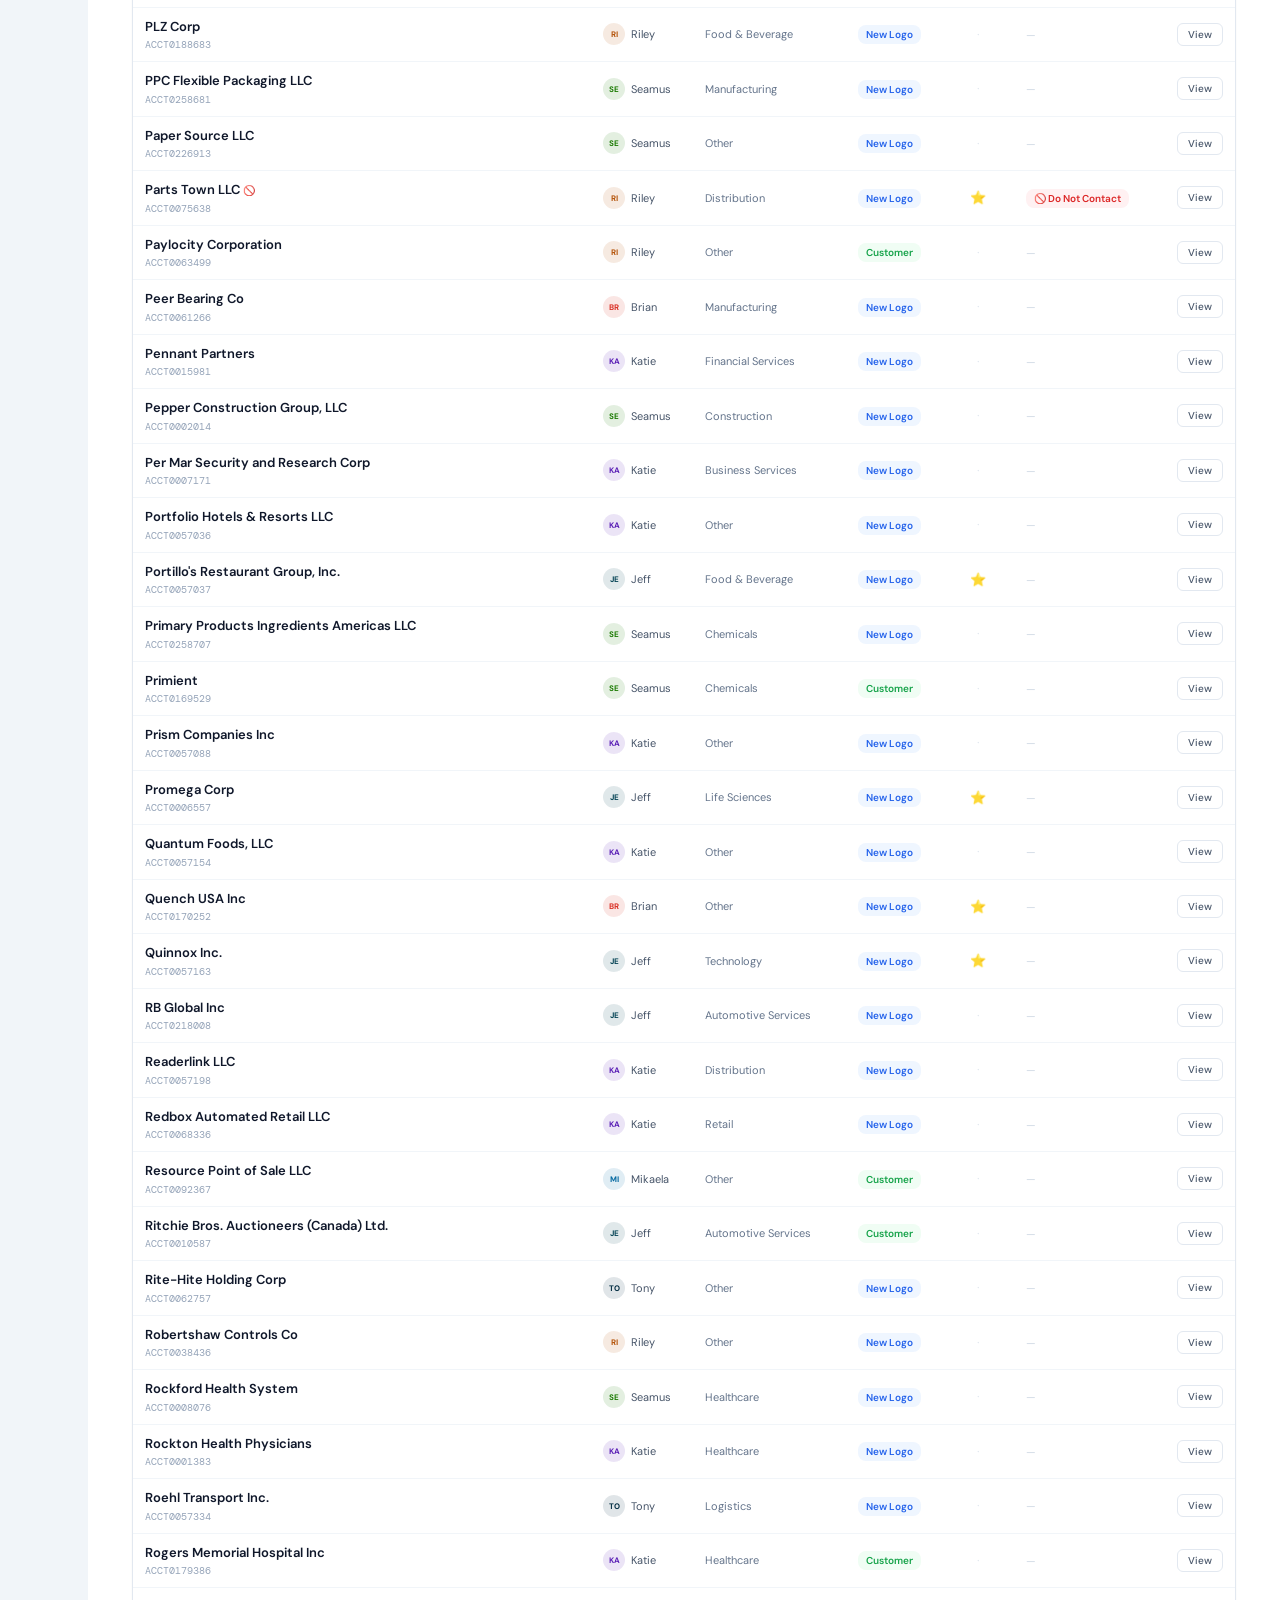
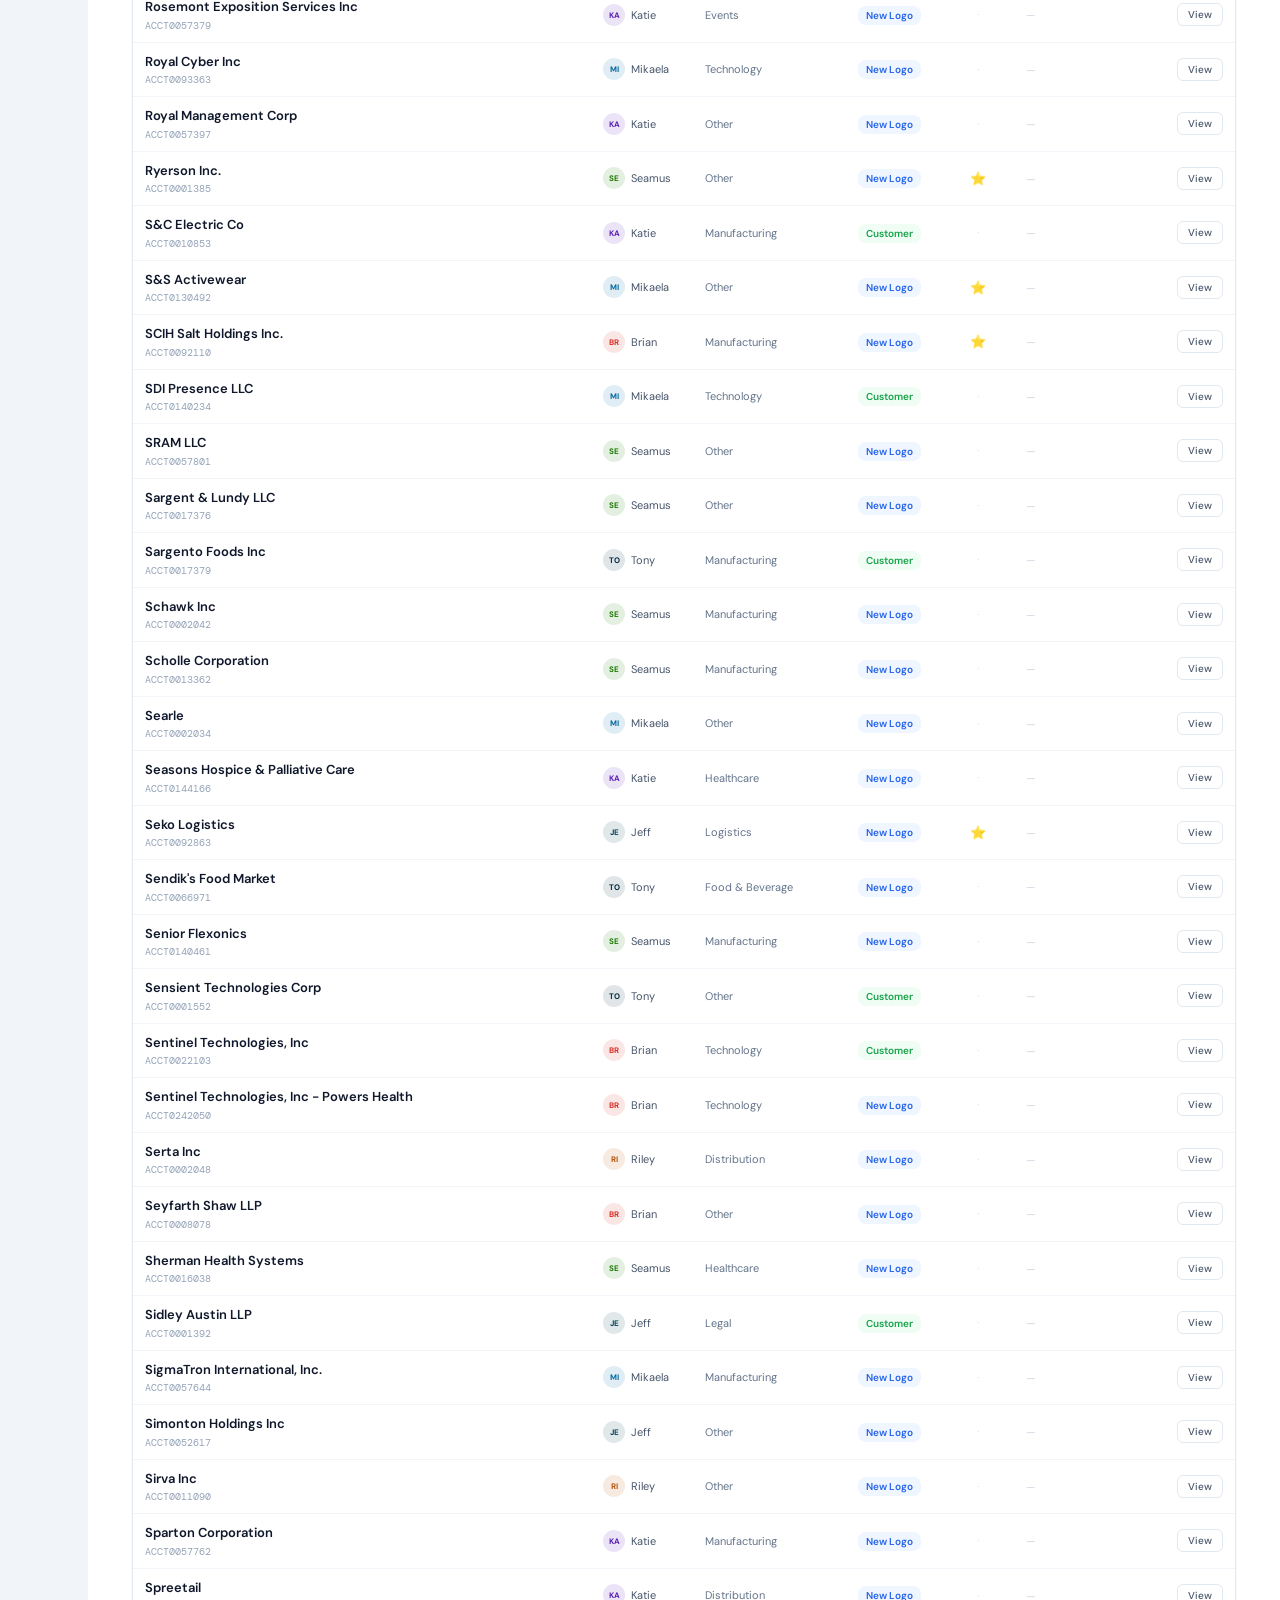
==== commit 0e8bca9d: "Restore navigation and sidebar in accounts.html Restored the navigation and sidebar elements in acco" ====
--- a/accounts.html
+++ b/accounts.html
@@ -148,40 +148,8 @@
 .ntab.on .ntab-ct{background:var(--ink);color:var(--white);}
 </style>
 </head>
-<script src="nav.js"></script>
-</body>
-
-<nav class="gnav">
-  <div class="gnav-logo">
-    <svg width="22" height="22" viewBox="0 0 32 32" fill="none"><rect width="32" height="32" rx="5" fill="#63DF4E"/><rect x="7" y="7" width="18" height="18" rx="3" fill="#032D42"/><rect x="11" y="11" width="10" height="10" rx="1.5" fill="#63DF4E"/></svg>
-  </div>
-  <div class="gnav-tabs">
-    <span class="gnav-tab">Favorites</span><span class="gnav-tab">History</span><span class="gnav-tab">Workspaces</span>
-  </div>
-  <div class="gnav-pill-wrap">
-    <div class="gnav-pill"><div class="gnav-pill-dot"></div>GBA Commercial Illinois &amp; Midwest · Q2 FY26</div>
-  </div>
-  <div class="gnav-r">
-    <button class="gnav-btn">🔍</button><button class="gnav-btn">🔔</button><button class="gnav-btn">⚙️</button>
-    <div class="gnav-av">JR</div>
-  </div>
-</nav>
-
-<aside class="sbar">
-  <div class="sbar-sec">
-    <a href="index.html"            class="sbar-item"    ><span class="sbar-ic">⌂</span>Command Center</a>
-    <a href="campaigns.html"        class="sbar-item"    ><span class="sbar-ic">📣</span>Prospecting<span class="sb">5</span></a>
-    <a href="buying-groups.html"    class="sbar-item"    ><span class="sbar-ic">🎯</span>Buying Groups<span class="sb">12</span></a>
-    <a href="leads.html"            class="sbar-item"    ><span class="sbar-ic">👤</span>Leads<span class="sb r">39</span></a>
-    <a href="territory-leads.html"    class="sbar-item"    ><span class="sbar-ic">🗺</span>Territory Leads<span class="sb">200</span></a>
-    <a href="accounts.html"         class="sbar-item on" ><span class="sbar-ic">🏢</span>Accounts<span class="sb">340</span></a>
-    <a href="opportunities.html"    class="sbar-item"    ><span class="sbar-ic">💼</span>Opportunities</a>
-    <a href="book-of-business.html" class="sbar-item"    ><span class="sbar-ic">📖</span>Book of Business</a>
-    <a href="ae-alignment.html"     class="sbar-item"    ><span class="sbar-ic">🤝</span>AE Alignment</a>
-  </div>
-  <div class="sbar-footer">ServiceNow Confidential</div>
-</aside>
-
+<body>
+<div class="app-shell">
 <div class="main">
   <div class="page-hdr">
     <div class="phdr-top">
@@ -401,5 +369,7 @@
 renderAEChips();
 render();
 </script>
+</div><!-- /.app-shell -->
+<script src="nav.js"></script>
 </body>
 </html>
